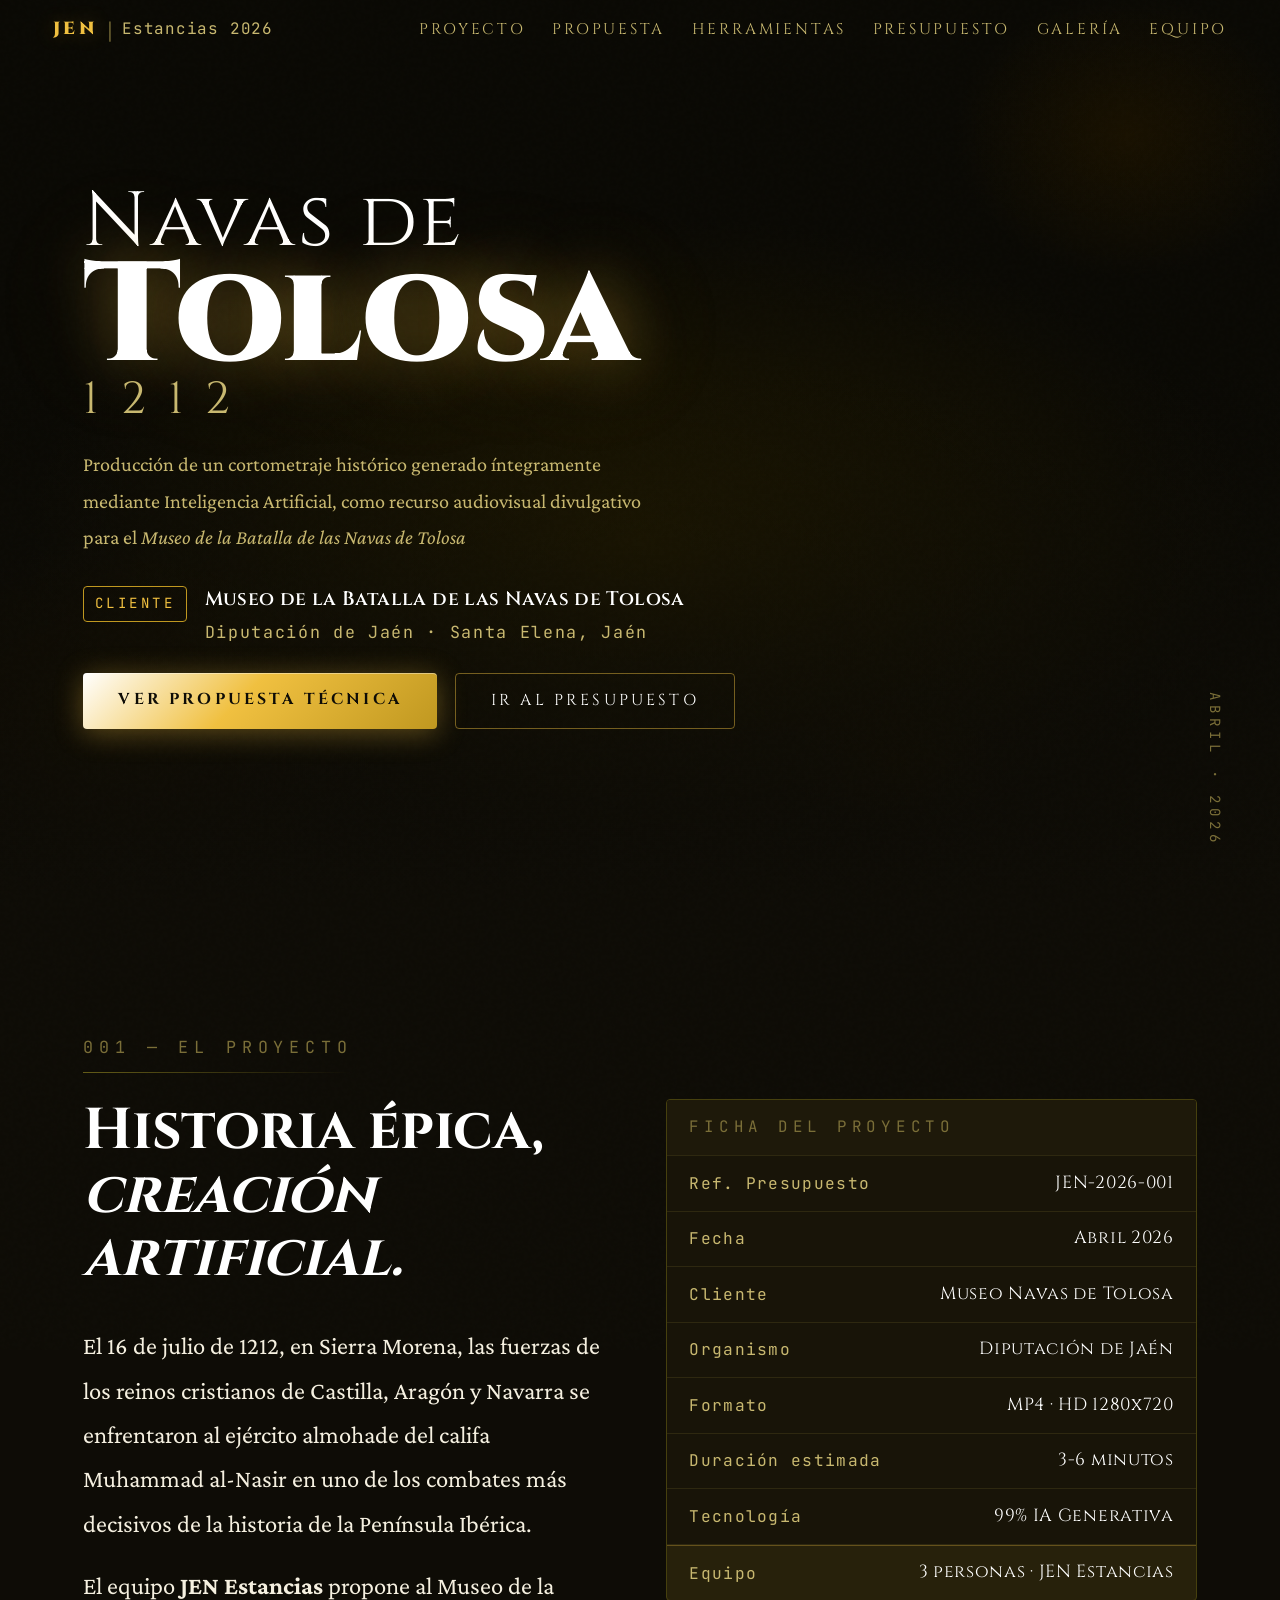
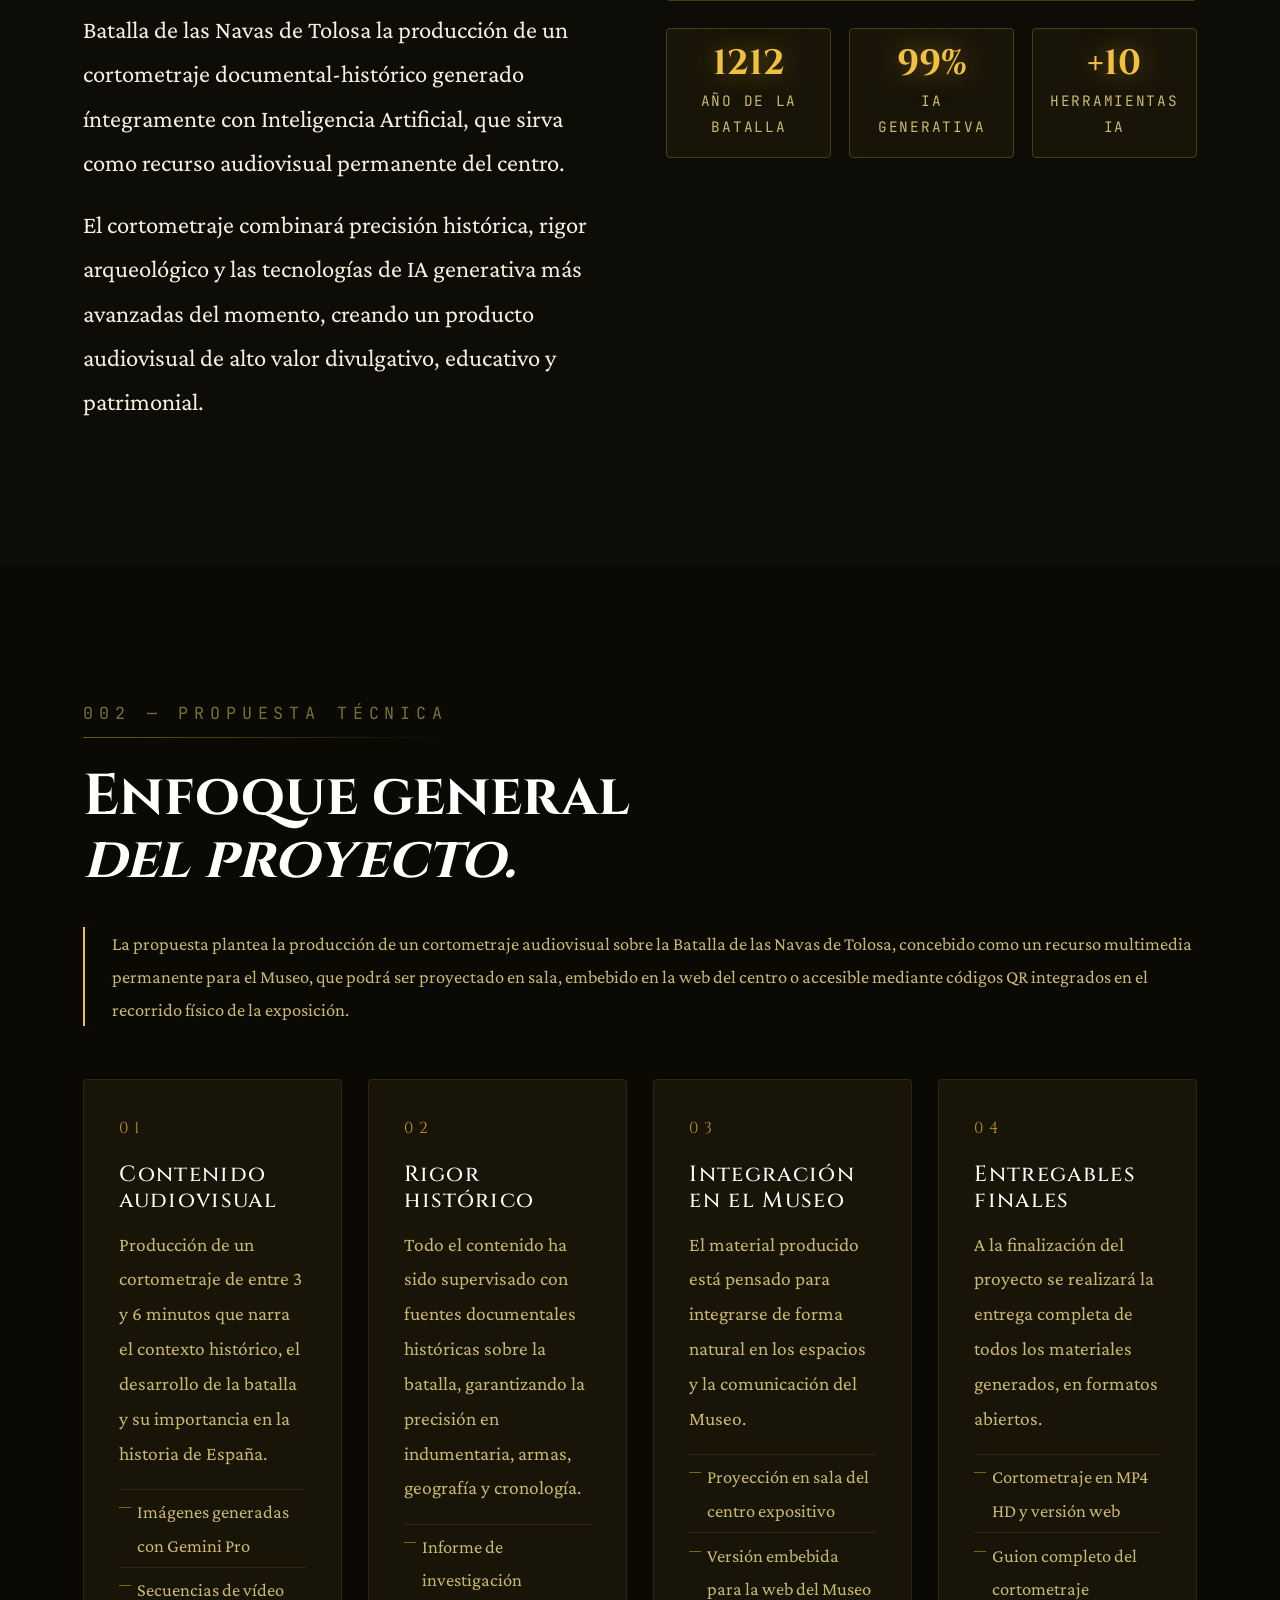
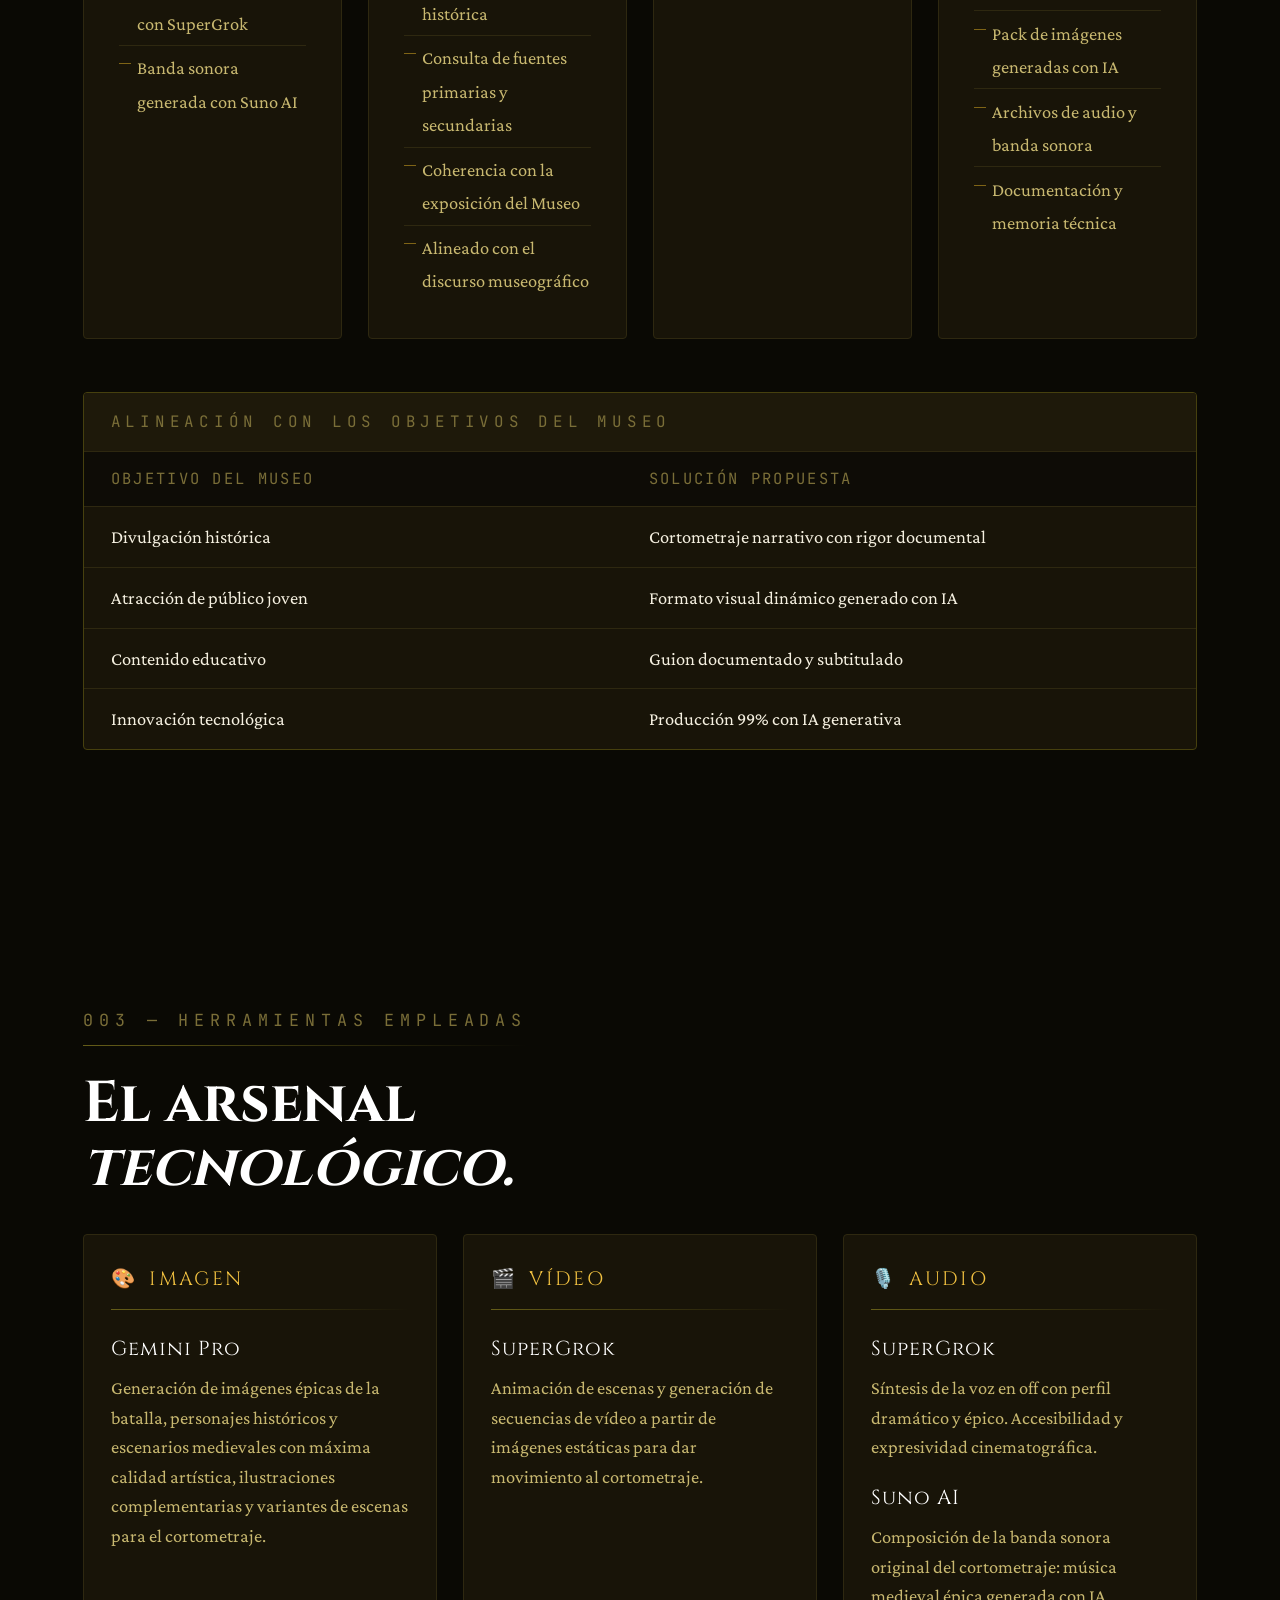
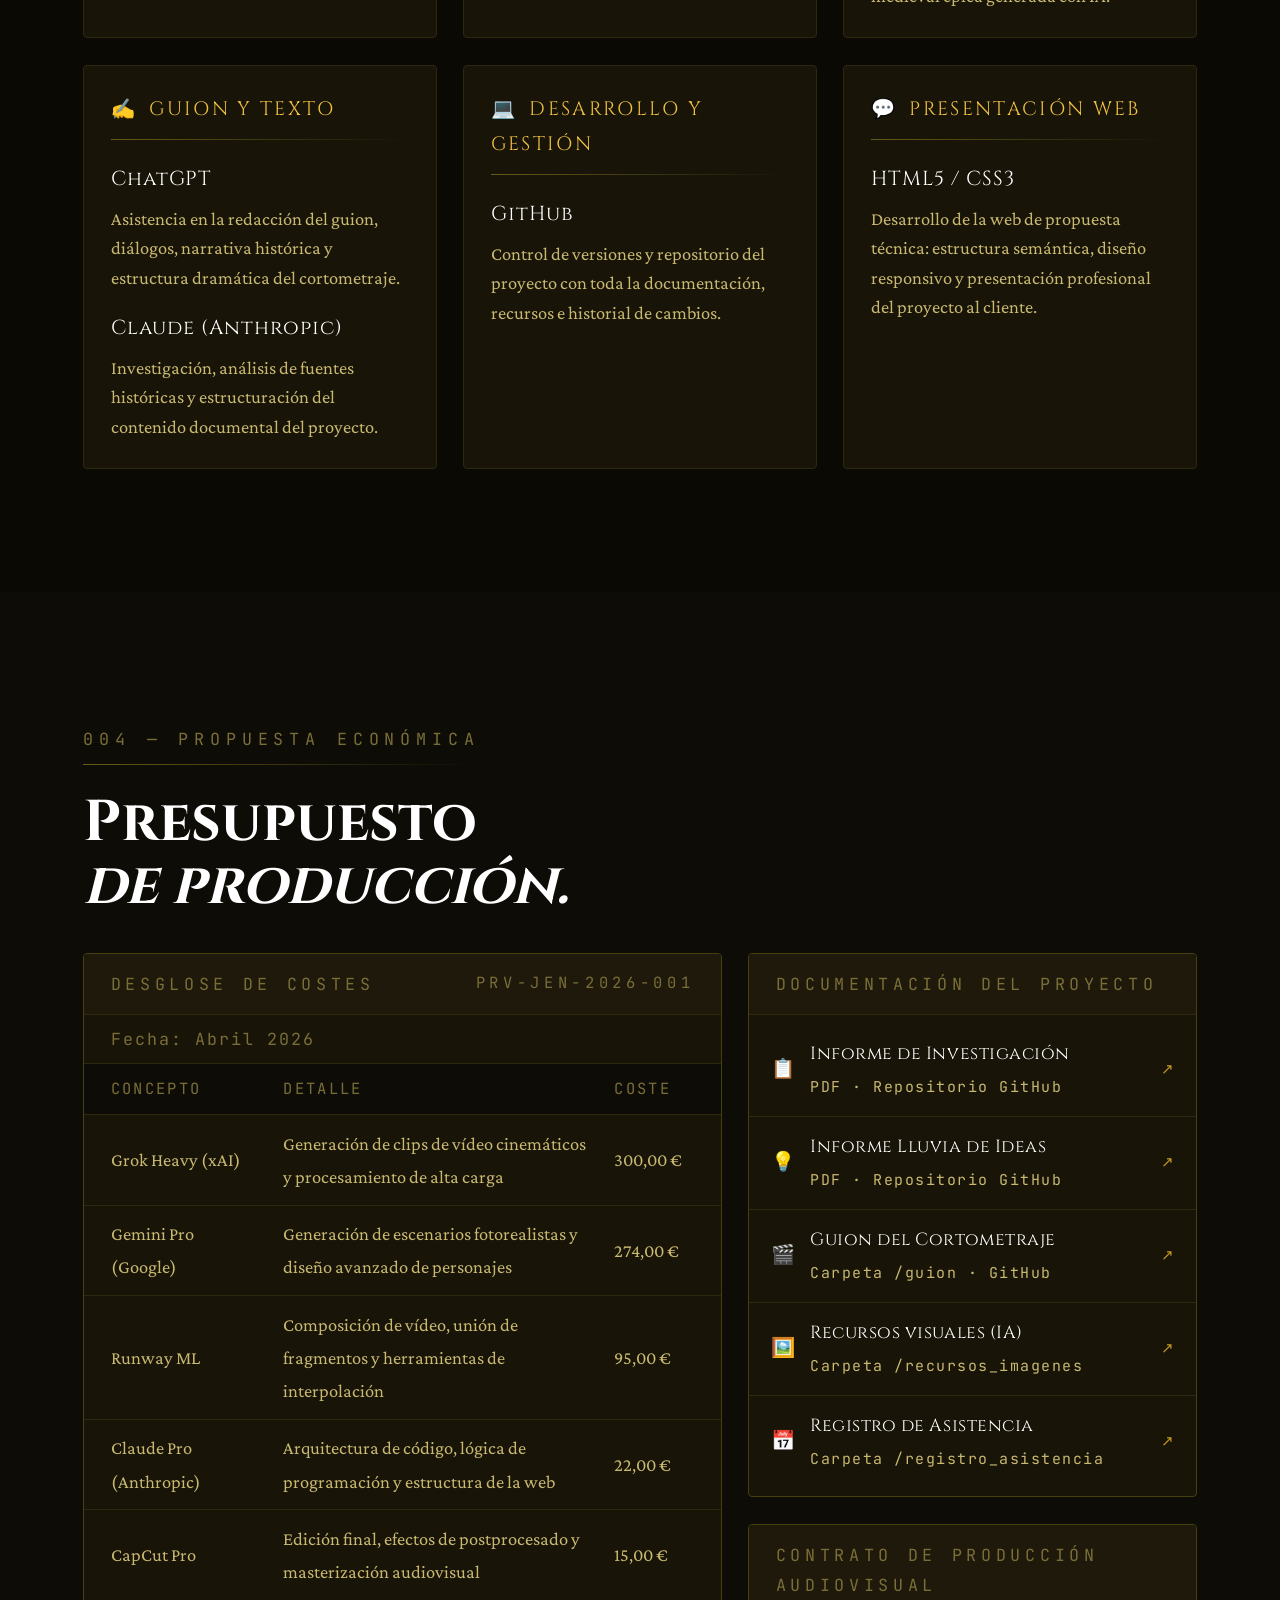
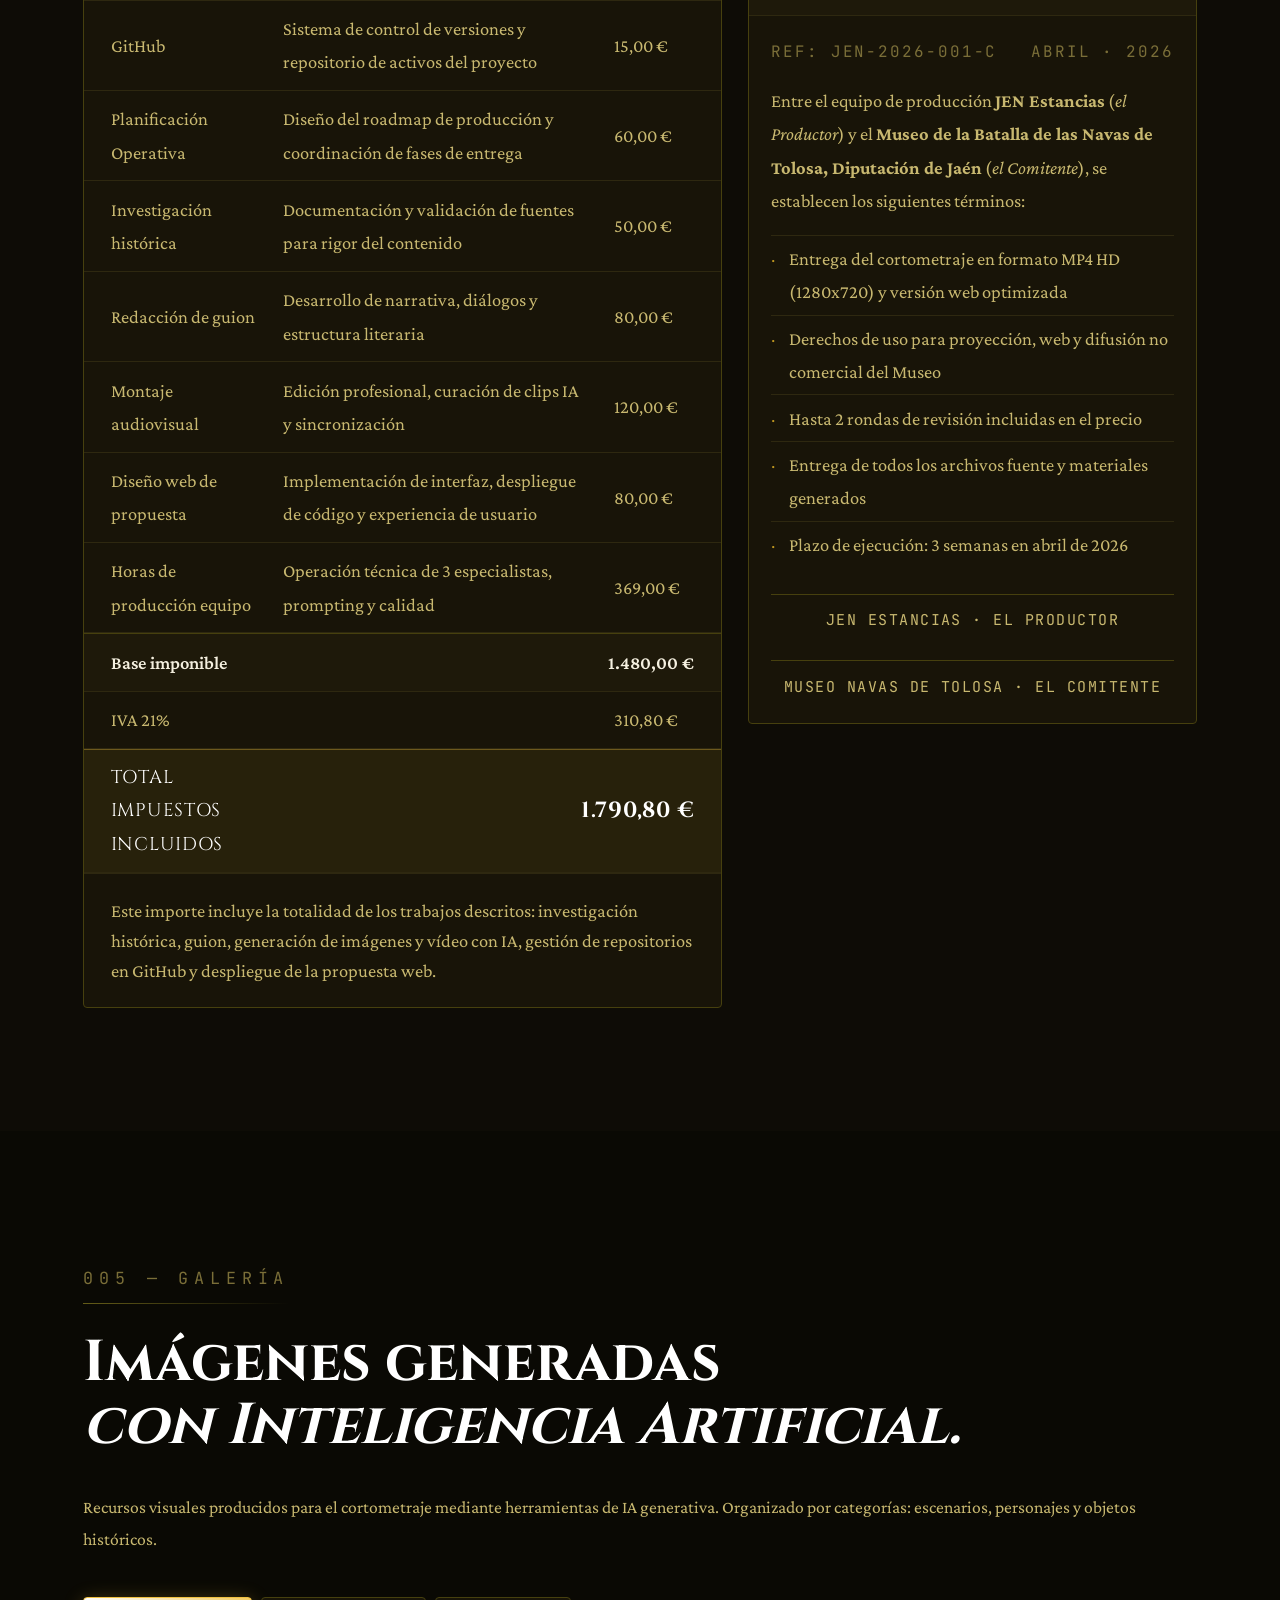
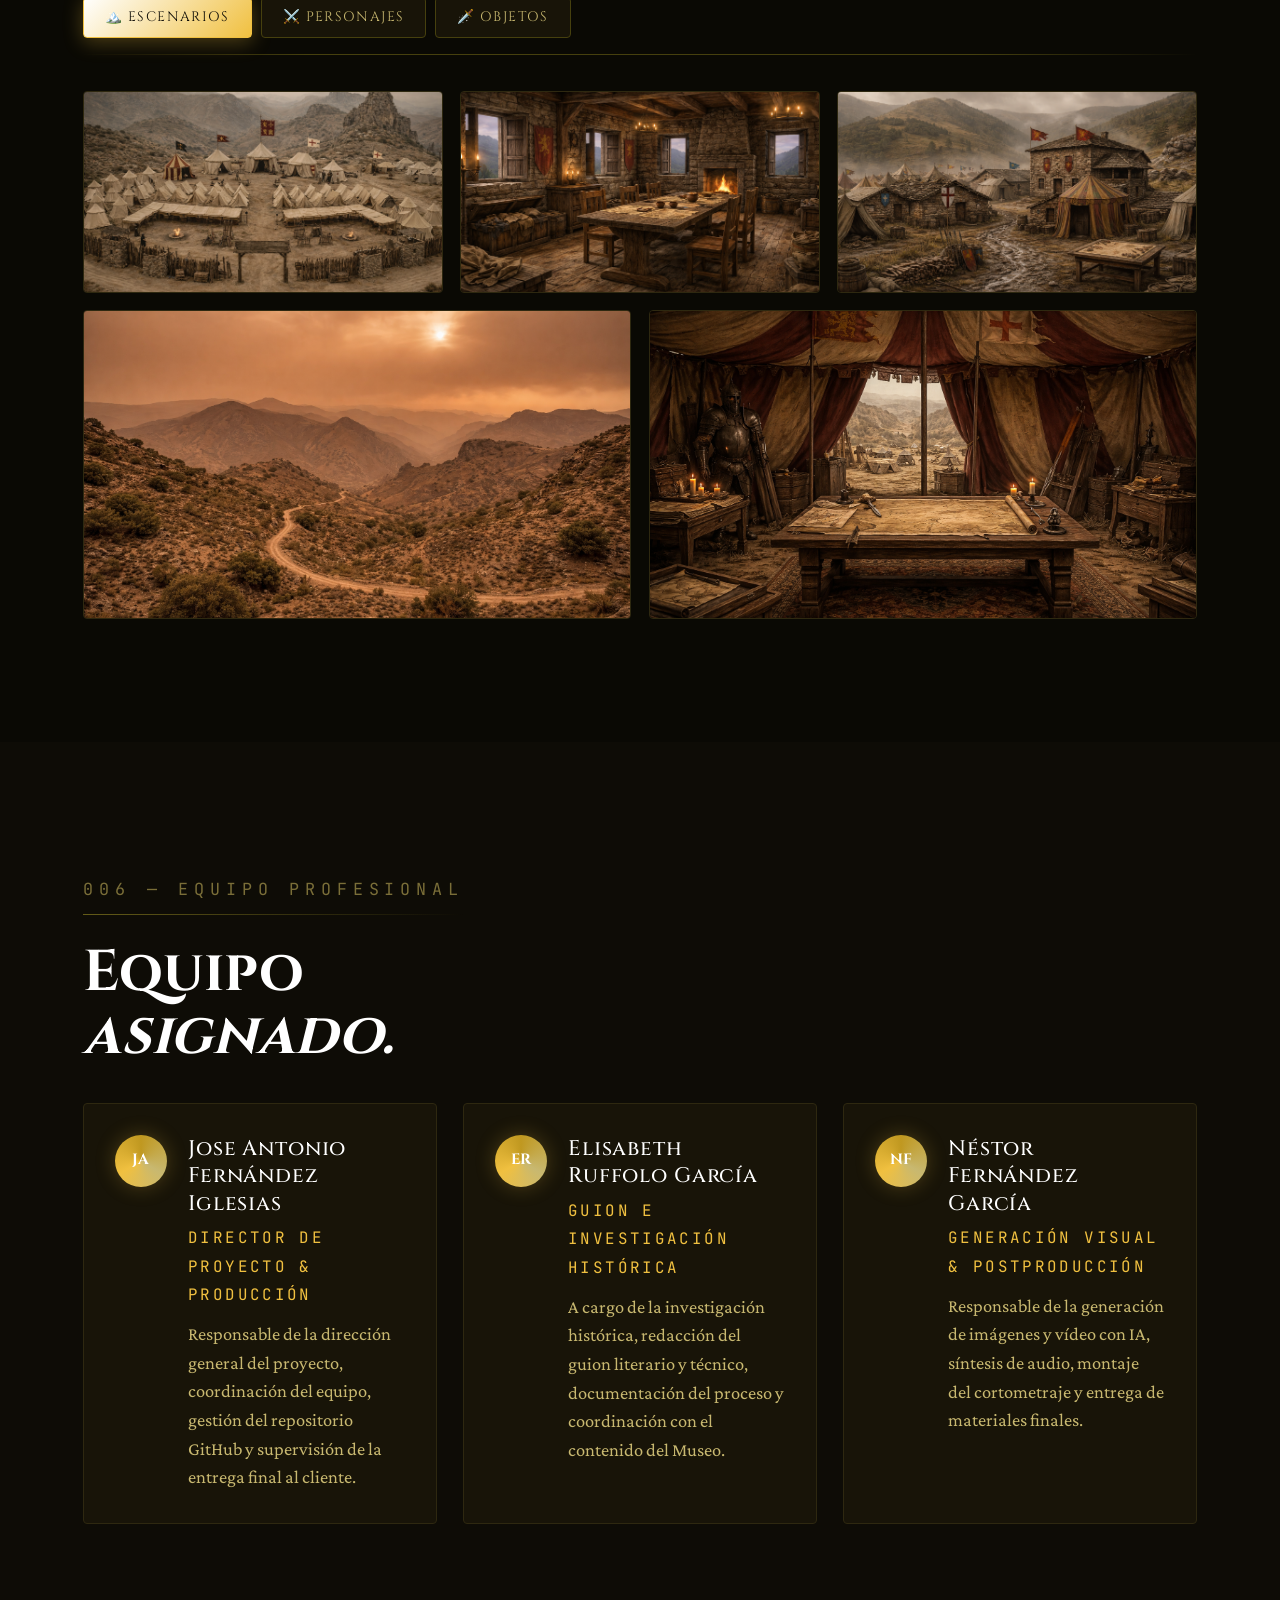
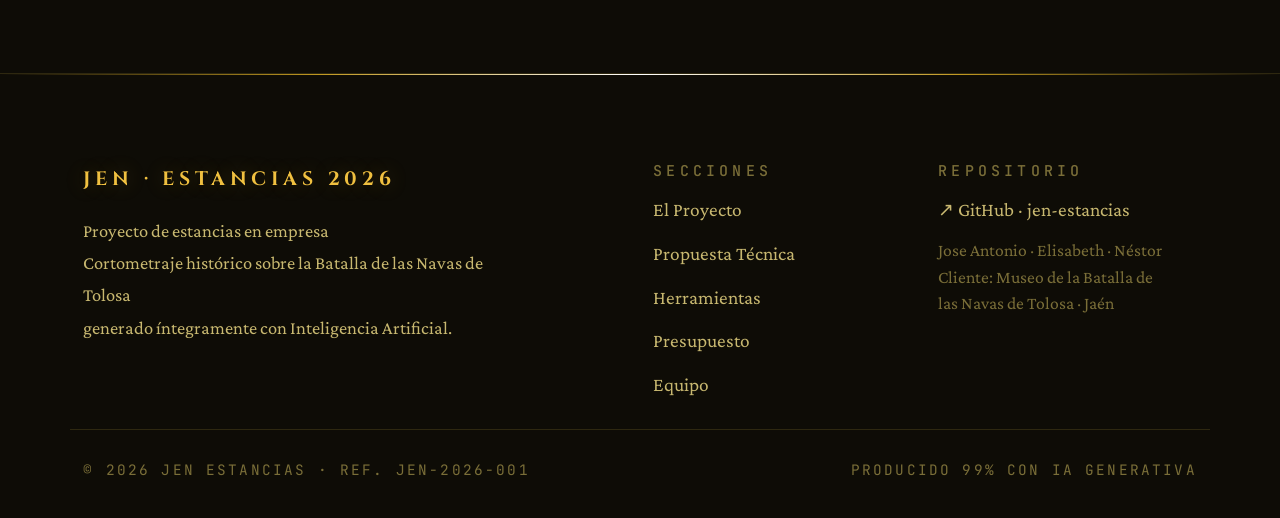
==== pagina_web/jen-estancias-web/web/index.html @ 4a96b669 "Pagina web v1.5" ====
<!DOCTYPE html>
<html lang="es">

<head>
  <meta charset="UTF-8" />
  <meta name="viewport" content="width=device-width, initial-scale=1.0" />
  <title>Propuesta Técnica · Cortometraje IA · Navas de Tolosa 1212</title>
  <link rel="preconnect" href="https://fonts.googleapis.com" />
  <link rel="preconnect" href="https://fonts.gstatic.com" crossorigin />
  <link href="https://fonts.googleapis.com/css2?family=Cinzel:wght@400;600;700;900&family=Crimson+Pro:ital,wght@0,300;0,400;0,600;1,300;1,400&family=JetBrains+Mono:wght@400;500&display=swap" rel="stylesheet" />
  <link href="https://cdn.jsdelivr.net/npm/bootstrap@5.3.3/dist/css/bootstrap.min.css" rel="stylesheet" />
  <link rel="stylesheet" href="css/styles.css" />
</head>

<body>

  <!-- NAV -->
  <nav id="navbar" class="navbar navbar-expand-lg fixed-top">
    <div class="container-fluid px-3 px-lg-5">
      <a class="navbar-brand d-flex align-items-center gap-2" href="#">
        <span class="nav-logo">JEN</span>
        <span class="nav-sep">|</span>
        <span class="nav-sub">Estancias 2026</span>
      </a>
      <button class="navbar-toggler nav-toggler-custom" type="button" data-bs-toggle="collapse"
        data-bs-target="#navMenu" aria-controls="navMenu" aria-expanded="false" aria-label="Menú">
        <span>&#9776;</span>
      </button>
      <div class="collapse navbar-collapse justify-content-end" id="navMenu">
        <ul class="navbar-nav gap-lg-4 py-3 py-lg-0">
          <li class="nav-item"><a class="nav-link-custom" href="#proyecto">Proyecto</a></li>
          <li class="nav-item"><a class="nav-link-custom" href="#propuesta">Propuesta</a></li>
          <li class="nav-item"><a class="nav-link-custom" href="#herramientas">Herramientas</a></li>
          <li class="nav-item"><a class="nav-link-custom" href="#presupuesto">Presupuesto</a></li>
          <li class="nav-item"><a class="nav-link-custom" href="#galeria">Galería</a></li>
          <li class="nav-item"><a class="nav-link-custom" href="#equipo">Equipo</a></li>
        </ul>
      </div>
    </div>
  </nav>

  <!-- HERO -->
  <header id="hero">
    <div class="hero-bg"></div>
    <div class="hero-overlay"></div>
    <div class="grain"></div>
    <div class="container hero-content-wrap">
      <div class="hero-content mt-4 mb-2">
        <h1 class="hero-title mb-4">
          <span class="title-line-1 d-block">Navas de</span>
          <span class="title-line-2 d-block">Tolosa</span>
          <span class="title-line-3 d-block">1212</span>
        </h1>
        <p class="hero-desc mb-4">
          Producción de un cortometraje histórico generado íntegramente mediante
          Inteligencia Artificial, como recurso audiovisual divulgativo para el
          <em>Museo de la Batalla de las Navas de Tolosa</em>
        </p>
        <div class="hero-client mb-4 d-flex align-items-start gap-3">
          <div class="client-tag flex-shrink-0">CLIENTE</div>
          <div class="client-info">
            <strong>Museo de la Batalla de las Navas de Tolosa</strong>
            <span class="d-block">Diputación de Jaén · Santa Elena, Jaén</span>
          </div>
        </div>
        <div class="hero-cta d-flex flex-wrap gap-3">
          <a href="#propuesta" class="btn btn-primary-gold">Ver propuesta técnica</a>
          <a href="#presupuesto" class="btn btn-ghost-gold">Ir al presupuesto</a>
        </div>
      </div>
    </div>
    <div class="hero-date d-none d-lg-block">ABRIL · 2026</div>
  </header>

  <!-- 001 · EL PROYECTO -->
  <section id="proyecto" class="section">
    <div class="container">
      <div class="section-label">001 — El Proyecto</div>
      <div class="row g-5 align-items-start">
        <div class="col-12 col-lg-6">
          <h2 class="section-title">Historia épica,<br /><em>creación artificial.</em></h2>
          <p>El 16 de julio de 1212, en Sierra Morena, las fuerzas de los reinos cristianos de Castilla, Aragón y
            Navarra se enfrentaron al ejército almohade del califa Muhammad al-Nasir en uno de los combates más
            decisivos de la historia de la Península Ibérica.</p>
          <p>El equipo <strong>JEN Estancias</strong> propone al Museo de la Batalla de las Navas de Tolosa la
            producción de un cortometraje documental-histórico generado íntegramente con Inteligencia Artificial, que
            sirva como recurso audiovisual permanente del centro.</p>
          <p>El cortometraje combinará precisión histórica, rigor arqueológico y las tecnologías de IA generativa más
            avanzadas del momento, creando un producto audiovisual de alto valor divulgativo, educativo y patrimonial.</p>
        </div>
        <div class="col-12 col-lg-6">
          <div class="info-card mb-4">
            <div class="info-card-header">FICHA DEL PROYECTO</div>
            <div class="info-row"><span class="info-key">Ref. Presupuesto</span><span class="info-val">JEN-2026-001</span></div>
            <div class="info-row"><span class="info-key">Fecha</span><span class="info-val">Abril 2026</span></div>
            <div class="info-row"><span class="info-key">Cliente</span><span class="info-val">Museo Navas de Tolosa</span></div>
            <div class="info-row"><span class="info-key">Organismo</span><span class="info-val">Diputación de Jaén</span></div>
            <div class="info-row"><span class="info-key">Formato</span><span class="info-val">MP4 · HD 1280x720</span></div>
            <div class="info-row"><span class="info-key">Duración estimada</span><span class="info-val">3-6 minutos</span></div>
            <div class="info-row"><span class="info-key">Tecnología</span><span class="info-val">99% IA Generativa</span></div>
            <div class="info-row info-row--highlight"><span class="info-key">Equipo</span><span class="info-val">3 personas · JEN Estancias</span></div>
          </div>
          <div class="row g-3">
            <div class="col-4">
              <div class="stat-mini"><span class="stat-n">1212</span><span class="stat-l">Año de la batalla</span></div>
            </div>
            <div class="col-4">
              <div class="stat-mini"><span class="stat-n">99%</span><span class="stat-l">IA generativa</span></div>
            </div>
            <div class="col-4">
              <div class="stat-mini"><span class="stat-n">+10</span><span class="stat-l">Herramientas IA</span></div>
            </div>
          </div>
        </div>
      </div>
    </div>
  </section>

  <!-- 002 · PROPUESTA TÉCNICA -->
  <section id="propuesta" class="section section-dark">
    <div class="container">
      <div class="section-label">002 — Propuesta Técnica</div>
      <h2 class="section-title">Enfoque general<br /><em>del proyecto.</em></h2>
      <div class="propuesta-intro mb-5">
        <p>La propuesta plantea la producción de un cortometraje audiovisual sobre la Batalla de las Navas de Tolosa,
          concebido como un recurso multimedia permanente para el Museo, que podrá ser proyectado en sala, embebido en
          la web del centro o accesible mediante códigos QR integrados en el recorrido físico de la exposición.</p>
      </div>
      <div class="row g-4 mb-5">
        <div class="col-12 col-sm-6 col-xl-3">
          <div class="bloque-card reveal h-100">
            <div class="bloque-num">01</div>
            <h3>Contenido audiovisual</h3>
            <p>Producción de un cortometraje de entre 3 y 6 minutos que narra el contexto histórico, el desarrollo de la batalla y su importancia en la historia de España.</p>
            <ul class="bloque-list">
              <li>Imágenes generadas con Gemini Pro</li>
              <li>Secuencias de vídeo con SuperGrok</li>
              <li>Banda sonora generada con Suno AI</li>
            </ul>
          </div>
        </div>
        <div class="col-12 col-sm-6 col-xl-3">
          <div class="bloque-card reveal h-100">
            <div class="bloque-num">02</div>
            <h3>Rigor histórico</h3>
            <p>Todo el contenido ha sido supervisado con fuentes documentales históricas sobre la batalla, garantizando la precisión en indumentaria, armas, geografía y cronología.</p>
            <ul class="bloque-list">
              <li>Informe de investigación histórica</li>
              <li>Consulta de fuentes primarias y secundarias</li>
              <li>Coherencia con la exposición del Museo</li>
              <li>Alineado con el discurso museográfico</li>
            </ul>
          </div>
        </div>
        <div class="col-12 col-sm-6 col-xl-3">
          <div class="bloque-card reveal h-100">
            <div class="bloque-num">03</div>
            <h3>Integración en el Museo</h3>
            <p>El material producido está pensado para integrarse de forma natural en los espacios y la comunicación del Museo.</p>
            <ul class="bloque-list">
              <li>Proyección en sala del centro expositivo</li>
              <li>Versión embebida para la web del Museo</li>
            </ul>
          </div>
        </div>
        <div class="col-12 col-sm-6 col-xl-3">
          <div class="bloque-card reveal h-100">
            <div class="bloque-num">04</div>
            <h3>Entregables finales</h3>
            <p>A la finalización del proyecto se realizará la entrega completa de todos los materiales generados, en formatos abiertos.</p>
            <ul class="bloque-list">
              <li>Cortometraje en MP4 HD y versión web</li>
              <li>Guion completo del cortometraje</li>
              <li>Pack de imágenes generadas con IA</li>
              <li>Archivos de audio y banda sonora</li>
              <li>Documentación y memoria técnica</li>
            </ul>
          </div>
        </div>
      </div>
      <div class="alineacion reveal">
        <div class="alineacion-header">ALINEACIÓN CON LOS OBJETIVOS DEL MUSEO</div>
        <div class="ali-row ali-head"><span>Objetivo del Museo</span><span>Solución propuesta</span></div>
        <div class="ali-row"><span>Divulgación histórica</span><span>Cortometraje narrativo con rigor documental</span></div>
        <div class="ali-row"><span>Atracción de público joven</span><span>Formato visual dinámico generado con IA</span></div>
        <div class="ali-row"><span>Contenido educativo</span><span>Guion documentado y subtitulado</span></div>
        <div class="ali-row"><span>Innovación tecnológica</span><span>Producción 99% con IA generativa</span></div>
      </div>
    </div>
  </section>

  <!-- 003 · HERRAMIENTAS -->
  <section id="herramientas" class="section section-dark">
    <div class="container">
      <div class="section-label">003 — Herramientas Empleadas</div>
      <h2 class="section-title">El arsenal<br /><em>tecnológico.</em></h2>
      <div class="row g-4">
        <div class="col-12 col-sm-6 col-lg-4">
          <div class="tools-cat reveal h-100">
            <div class="tools-cat-title"><span class="cat-icon">🎨</span> Imagen</div>
            <div class="tool-item">
              <div class="tool-name">Gemini Pro</div>
              <div class="tool-desc">Generación de imágenes épicas de la batalla, personajes históricos y escenarios medievales con máxima calidad artística, ilustraciones complementarias y variantes de escenas para el cortometraje.</div>
            </div>
          </div>
        </div>
        <div class="col-12 col-sm-6 col-lg-4">
          <div class="tools-cat reveal h-100">
            <div class="tools-cat-title"><span class="cat-icon">🎬</span> Vídeo</div>
            <div class="tool-item">
              <div class="tool-name">SuperGrok</div>
              <div class="tool-desc">Animación de escenas y generación de secuencias de vídeo a partir de imágenes estáticas para dar movimiento al cortometraje.</div>
            </div>
          </div>
        </div>
        <div class="col-12 col-sm-6 col-lg-4">
          <div class="tools-cat reveal h-100">
            <div class="tools-cat-title"><span class="cat-icon">🎙️</span> Audio</div>
            <div class="tool-item">
              <div class="tool-name">SuperGrok</div>
              <div class="tool-desc">Síntesis de la voz en off con perfil dramático y épico. Accesibilidad y expresividad cinematográfica.</div>
            </div>
            <div class="tool-item mt-3">
              <div class="tool-name">Suno AI</div>
              <div class="tool-desc">Composición de la banda sonora original del cortometraje: música medieval épica generada con IA.</div>
            </div>
          </div>
        </div>
        <div class="col-12 col-sm-6 col-lg-4">
          <div class="tools-cat reveal h-100">
            <div class="tools-cat-title"><span class="cat-icon">✍️</span> Guion y texto</div>
            <div class="tool-item">
              <div class="tool-name">ChatGPT</div>
              <div class="tool-desc">Asistencia en la redacción del guion, diálogos, narrativa histórica y estructura dramática del cortometraje.</div>
            </div>
            <div class="tool-item mt-3">
              <div class="tool-name">Claude (Anthropic)</div>
              <div class="tool-desc">Investigación, análisis de fuentes históricas y estructuración del contenido documental del proyecto.</div>
            </div>
          </div>
        </div>
        <div class="col-12 col-sm-6 col-lg-4">
          <div class="tools-cat reveal h-100">
            <div class="tools-cat-title"><span class="cat-icon">💻</span> Desarrollo y gestión</div>
            <div class="tool-item">
              <div class="tool-name">GitHub</div>
              <div class="tool-desc">Control de versiones y repositorio del proyecto con toda la documentación, recursos e historial de cambios.</div>
            </div>
          </div>
        </div>
        <div class="col-12 col-sm-6 col-lg-4">
          <div class="tools-cat reveal h-100">
            <div class="tools-cat-title"><span class="cat-icon">💬</span> Presentación web</div>
            <div class="tool-item">
              <div class="tool-name">HTML5 / CSS3</div>
              <div class="tool-desc">Desarrollo de la web de propuesta técnica: estructura semántica, diseño responsivo y presentación profesional del proyecto al cliente.</div>
            </div>
          </div>
        </div>
      </div>
    </div>
  </section>

  <!-- 004 · PRESUPUESTO -->
  <section id="presupuesto" class="section">
    <div class="container">
      <div class="section-label">004 — Propuesta Económica</div>
      <h2 class="section-title">Presupuesto<br /><em>de producción.</em></h2>
      <div class="row g-4 align-items-start">
        <div class="col-12 col-lg-7">
          <div class="presup-card reveal">
            <div class="presup-card-header d-flex justify-content-between flex-wrap gap-2">
              <span>DESGLOSE DE COSTES</span>
              <span class="presup-ref">PRV-JEN-2026-001</span>
            </div>
            <div class="presup-fecha">Fecha: Abril 2026</div>
            <div class="budget-table">
              <div class="budget-row budget-head"><span>Concepto</span><span>Detalle</span><span>Coste</span></div>
              <div class="budget-row"><span>Grok Heavy (xAI)</span><span>Generación de clips de vídeo cinemáticos y procesamiento de alta carga</span><span>300,00 €</span></div>
              <div class="budget-row"><span>Gemini Pro (Google)</span><span>Generación de escenarios fotorealistas y diseño avanzado de personajes</span><span>274,00 €</span></div>
              <div class="budget-row"><span>Runway ML</span><span>Composición de vídeo, unión de fragmentos y herramientas de interpolación</span><span>95,00 €</span></div>
              <div class="budget-row"><span>Claude Pro (Anthropic)</span><span>Arquitectura de código, lógica de programación y estructura de la web</span><span>22,00 €</span></div>
              <div class="budget-row"><span>CapCut Pro</span><span>Edición final, efectos de postprocesado y masterización audiovisual</span><span>15,00 €</span></div>
              <div class="budget-row"><span>GitHub</span><span>Sistema de control de versiones y repositorio de activos del proyecto</span><span>15,00 €</span></div>
              <div class="budget-row"><span>Planificación Operativa</span><span>Diseño del roadmap de producción y coordinación de fases de entrega</span><span>60,00 €</span></div>
              <div class="budget-row"><span>Investigación histórica</span><span>Documentación y validación de fuentes para rigor del contenido</span><span>50,00 €</span></div>
              <div class="budget-row"><span>Redacción de guion</span><span>Desarrollo de narrativa, diálogos y estructura literaria</span><span>80,00 €</span></div>
              <div class="budget-row"><span>Montaje audiovisual</span><span>Edición profesional, curación de clips IA y sincronización</span><span>120,00 €</span></div>
              <div class="budget-row"><span>Diseño web de propuesta</span><span>Implementación de interfaz, despliegue de código y experiencia de usuario</span><span>80,00 €</span></div>
              <div class="budget-row"><span>Horas de producción equipo</span><span>Operación técnica de 3 especialistas, prompting y calidad</span><span>369,00 €</span></div>
              <div class="budget-row budget-subtotal"><span>Base imponible</span><span></span><span>1.480,00 €</span></div>
              <div class="budget-row budget-iva"><span>IVA 21%</span><span></span><span>310,80 €</span></div>
              <div class="budget-row budget-total"><span>TOTAL IMPUESTOS INCLUIDOS</span><span></span><span>1.790,80 €</span></div>
            </div>
            <div class="presup-footer">
              <p>Este importe incluye la totalidad de los trabajos descritos: investigación histórica, guion, generación de imágenes y vídeo con IA, gestión de repositorios en GitHub y despliegue de la propuesta web.</p>
            </div>
          </div>
        </div>
        <div class="col-12 col-lg-5">
          <div class="d-flex flex-column gap-4">
            <div class="presup-card reveal">
              <div class="presup-card-header">DOCUMENTACIÓN DEL PROYECTO</div>
              <div class="docs-list">
                <a href="https://github.com/horseantonio84/jen-estancias/blob/main/Informe%20De%20Investigaci%C3%B3n.pdf" target="_blank" class="doc-item">
                  <div class="doc-icon">📋</div>
                  <div class="doc-info"><span class="doc-name">Informe de Investigación</span><span class="doc-meta">PDF · Repositorio GitHub</span></div><span class="doc-arrow">↗</span>
                </a>
                <a href="https://github.com/horseantonio84/jen-estancias/blob/main/Informe%20Lluvia%20de%20Ideas.pdf" target="_blank" class="doc-item">
                  <div class="doc-icon">💡</div>
                  <div class="doc-info"><span class="doc-name">Informe Lluvia de Ideas</span><span class="doc-meta">PDF · Repositorio GitHub</span></div><span class="doc-arrow">↗</span>
                </a>
                <a href="https://github.com/horseantonio84/jen-estancias/tree/main/guion" target="_blank" class="doc-item">
                  <div class="doc-icon">🎬</div>
                  <div class="doc-info"><span class="doc-name">Guion del Cortometraje</span><span class="doc-meta">Carpeta /guion · GitHub</span></div><span class="doc-arrow">↗</span>
                </a>
                <a href="https://github.com/horseantonio84/jen-estancias/tree/main/recursos_imagenes" target="_blank" class="doc-item">
                  <div class="doc-icon">🖼️</div>
                  <div class="doc-info"><span class="doc-name">Recursos visuales (IA)</span><span class="doc-meta">Carpeta /recursos_imagenes</span></div><span class="doc-arrow">↗</span>
                </a>
                <a href="https://github.com/horseantonio84/jen-estancias/tree/main/registro_asistencia" target="_blank" class="doc-item">
                  <div class="doc-icon">📅</div>
                  <div class="doc-info"><span class="doc-name">Registro de Asistencia</span><span class="doc-meta">Carpeta /registro_asistencia</span></div><span class="doc-arrow">↗</span>
                </a>
              </div>
            </div>
            <div class="presup-card reveal">
              <div class="presup-card-header">CONTRATO DE PRODUCCIÓN AUDIOVISUAL</div>
              <div class="contrato-body">
                <div class="contrato-meta d-flex justify-content-between flex-wrap gap-2 mb-3"><span>REF: JEN-2026-001-C</span><span>ABRIL · 2026</span></div>
                <p>Entre el equipo de producción <strong>JEN Estancias</strong> (<em>el Productor</em>) y el
                  <strong>Museo de la Batalla de las Navas de Tolosa, Diputación de Jaén</strong> (<em>el Comitente</em>), se establecen los siguientes términos:</p>
                <ul class="contrato-items">
                  <li>Entrega del cortometraje en formato MP4 HD (1280x720) y versión web optimizada</li>
                  <li>Derechos de uso para proyección, web y difusión no comercial del Museo</li>
                  <li>Hasta 2 rondas de revisión incluidas en el precio</li>
                  <li>Entrega de todos los archivos fuente y materiales generados</li>
                  <li>Plazo de ejecución: 3 semanas en abril de 2026</li>
                </ul>
                <div class="contrato-firmas d-flex gap-4 flex-wrap">
                  <div class="firma-bloque flex-fill"><div class="firma-linea"></div><span>JEN Estancias · El Productor</span></div>
                  <div class="firma-bloque flex-fill"><div class="firma-linea"></div><span>Museo Navas de Tolosa · El Comitente</span></div>
                </div>
              </div>
            </div>
          </div>
        </div>
      </div>
    </div>
  </section>

  <!-- 005 · GALERÍA -->
  <section id="galeria" class="section section-dark">
    <div class="container">
      <div class="section-label">005 — Galería</div>
      <h2 class="section-title">Imágenes generadas<br /><em>con Inteligencia Artificial.</em></h2>
      <p class="section-desc">Recursos visuales producidos para el cortometraje mediante herramientas de IA generativa. Organizado por categorías: escenarios, personajes y objetos históricos.</p>

      <ul class="nav gallery-tabs mb-0" id="galleryTabs" role="tablist">
        <li class="nav-item" role="presentation">
          <button class="gallery-tab-btn active" id="tab-escenarios" data-bs-target="#pane-escenarios" type="button" role="tab" aria-controls="pane-escenarios" aria-selected="true">🏔️ Escenarios</button>
        </li>
        <li class="nav-item" role="presentation">
          <button class="gallery-tab-btn" id="tab-personajes" data-bs-target="#pane-personajes" type="button" role="tab" aria-controls="pane-personajes" aria-selected="false">⚔️ Personajes</button>
        </li>
        <li class="nav-item" role="presentation">
          <button class="gallery-tab-btn" id="tab-objetos" data-bs-target="#pane-objetos" type="button" role="tab" aria-controls="pane-objetos" aria-selected="false">🗡️ Objetos</button>
        </li>
      </ul>

      <div class="tab-content gallery-tab-content" id="galleryTabContent">

        <!-- ESCENARIOS -->
        <div class="tab-pane fade show active" id="pane-escenarios" role="tabpanel" aria-labelledby="tab-escenarios">
          <div class="row g-3">
            <div class="col-12 col-sm-6 col-md-4">
              <div class="gallery-item gallery-item--landscape">
                <img src="recursos_imagenes/escenarios/campamento.png" alt="Campamento" loading="lazy" />
                <div class="gallery-item-overlay"><span class="gallery-item-label">Campamento</span></div>
              </div>
            </div>
            <div class="col-12 col-sm-6 col-md-4">
              <div class="gallery-item gallery-item--landscape">
                <img src="recursos_imagenes/escenarios/interiorCasa.png" alt="Interior de Casa" loading="lazy" />
                <div class="gallery-item-overlay"><span class="gallery-item-label">Interior de Casa</span></div>
              </div>
            </div>
            <div class="col-12 col-sm-6 col-md-4">
              <div class="gallery-item gallery-item--landscape">
                <img src="recursos_imagenes/escenarios/poblado.png" alt="Poblado Medieval" loading="lazy" />
                <div class="gallery-item-overlay"><span class="gallery-item-label">Poblado Medieval</span></div>
              </div>
            </div>
            <div class="col-12 col-sm-6 col-md-6">
              <div class="gallery-item gallery-item--landscape">
                <img src="recursos_imagenes/escenarios/sierraMorena.png" alt="Sierra Morena" loading="lazy" />
                <div class="gallery-item-overlay"><span class="gallery-item-label">Sierra Morena</span></div>
              </div>
            </div>
            <div class="col-12 col-sm-6 col-md-6">
              <div class="gallery-item gallery-item--landscape">
                <img src="recursos_imagenes/escenarios/zonademando.png" alt="Zona de Mando" loading="lazy" />
                <div class="gallery-item-overlay"><span class="gallery-item-label">Zona de Mando</span></div>
              </div>
            </div>
          </div>
        </div>

        <!-- PERSONAJES — generado por JS desde CHARACTERS en main.js -->
        <div class="tab-pane fade" id="pane-personajes" role="tabpanel" aria-labelledby="tab-personajes"></div>

        <!-- OBJETOS -->
        <div class="tab-pane fade" id="pane-objetos" role="tabpanel" aria-labelledby="tab-objetos">
          <div class="personaje-bloque">
            <div class="personaje-bloque-header">
              <div class="personaje-bloque-icon">🗡️</div>
              <div>
                <h3 class="personaje-bloque-nombre">Objetos <em>— Props del Cortometraje</em></h3>
                <p class="personaje-bloque-desc">Objetos históricos generados con IA para enriquecer la ambientación del cortometraje. Materiales de época con detalle arqueológico.</p>
              </div>
            </div>
            <div class="row g-3">
              <div class="col-12 col-sm-6 col-md-4">
                <div class="gallery-item gallery-item--landscape">
                  <img src="recursos_imagenes/objetos/pa%C3%B1ueloDeLinoPF.png" alt="Pañuelo de Lino" loading="lazy" />
                  <div class="gallery-item-overlay"><span class="gallery-item-label">Pañuelo de Lino</span></div>
                </div>
              </div>
            </div>
          </div>
        </div>

      </div>
    </div>
  </section>

  <!-- 006 · EQUIPO -->
  <section id="equipo" class="section">
    <div class="container">
      <div class="section-label">006 — Equipo Profesional</div>
      <h2 class="section-title">Equipo<br /><em>asignado.</em></h2>
      <div class="row g-4 mb-4">
        <div class="col-12 col-md-6 col-lg-4">
          <div class="team-card reveal h-100">
            <div class="team-avatar flex-shrink-0">JA</div>
            <div class="team-info">
              <h3>Jose Antonio Fernández Iglesias</h3>
              <p class="team-role">Director de Proyecto & Producción</p>
              <p class="team-desc">Responsable de la dirección general del proyecto, coordinación del equipo, gestión del repositorio GitHub y supervisión de la entrega final al cliente.</p>
            </div>
          </div>
        </div>
        <div class="col-12 col-md-6 col-lg-4">
          <div class="team-card reveal h-100">
            <div class="team-avatar flex-shrink-0">ER</div>
            <div class="team-info">
              <h3>Elisabeth Ruffolo García</h3>
              <p class="team-role">Guion e Investigación Histórica</p>
              <p class="team-desc">A cargo de la investigación histórica, redacción del guion literario y técnico, documentación del proceso y coordinación con el contenido del Museo.</p>
            </div>
          </div>
        </div>
        <div class="col-12 col-md-6 col-lg-4">
          <div class="team-card reveal h-100">
            <div class="team-avatar flex-shrink-0">NF</div>
            <div class="team-info">
              <h3>Néstor Fernández García</h3>
              <p class="team-role">Generación Visual & Postproducción</p>
              <p class="team-desc">Responsable de la generación de imágenes y vídeo con IA, síntesis de audio, montaje del cortometraje y entrega de materiales finales.</p>
            </div>
          </div>
        </div>
      </div>
    </div>
  </section>

  <!-- FOOTER -->
  <footer id="footer">
    <div class="container">
      <div class="row g-4 mb-4 pb-4 footer-grid-border">
        <div class="col-12 col-md-6 col-lg-5">
          <div class="footer-logo mb-3">JEN · ESTANCIAS 2026</div>
          <p class="footer-brand-text">Proyecto de estancias en empresa<br />Cortometraje histórico sobre la Batalla de las Navas de Tolosa<br />generado íntegramente con Inteligencia Artificial.</p>
        </div>
        <div class="col-6 col-lg-3 offset-lg-1">
          <h4 class="footer-heading">Secciones</h4>
          <nav class="d-flex flex-column gap-2">
            <a href="#proyecto" class="footer-link">El Proyecto</a>
            <a href="#propuesta" class="footer-link">Propuesta Técnica</a>
            <a href="#herramientas" class="footer-link">Herramientas</a>
            <a href="#presupuesto" class="footer-link">Presupuesto</a>
            <a href="#equipo" class="footer-link">Equipo</a>
          </nav>
        </div>
        <div class="col-6 col-lg-3">
          <h4 class="footer-heading">Repositorio</h4>
          <a href="https://github.com/horseantonio84/jen-estancias" target="_blank" rel="noopener" class="footer-link d-block mb-2">↗ GitHub · jen-estancias</a>
          <p class="footer-equipo">Jose Antonio · Elisabeth · Néstor</p>
          <p class="footer-cliente">Cliente: Museo de la Batalla de<br />las Navas de Tolosa · Jaén</p>
        </div>
      </div>
      <div class="footer-bottom d-flex justify-content-between flex-wrap gap-2">
        <span>© 2026 JEN Estancias · Ref. JEN-2026-001</span>
        <span>Producido 99% con IA Generativa</span>
      </div>
    </div>
  </footer>

  <!-- LIGHTBOX -->
  <div id="lightbox-overlay" role="dialog" aria-modal="true" aria-label="Vista ampliada">
    <button id="lightbox-close" aria-label="Cerrar">✕</button>
    <button id="lightbox-prev" aria-label="Anterior">‹</button>
    <button id="lightbox-next" aria-label="Siguiente">›</button>
    <img id="lightbox-img" src="" alt="" />
    <p id="lightbox-caption"></p>
  </div>

  <script src="https://cdn.jsdelivr.net/npm/bootstrap@5.3.3/dist/js/bootstrap.bundle.min.js"></script>
  <script src="js/main.js"></script>
</body>

</html>
---- pagina_web/jen-estancias-web/web/css/styles.css ----
/* ============================================
   NAVAS DE TOLOSA 1212 — Propuesta Técnica
   JEN Estancias · 2026 — Bootstrap Edition
   ============================================ */

*, *::before, *::after { box-sizing: border-box; }

:root {
  --c-bg:        #0e0c06;
  --c-bg2:       #0a0904;
  --c-surface:   #181408;
  --c-surface2:  #1e190a;
  --c-border:    #2e2810;
  --c-border2:   #46400e;
  --c-border3:   #645c18;
  --c-gold:      #f0c040;
  --c-gold-lt:   #ffffff;
  --c-gold-dk:   #c09820;
  --c-gold-glow: rgba(240,192,64,0.16);
  --c-ember:     #f8f0d0;
  --c-ember-dk:  #c8b870;
  --c-red:       #2a2400;
  --c-text:      #f5f0e0;
  --c-muted:     #c8b870;
  --c-muted2:    #7a6e38;
  --c-white:     #ffffff;
  --f-display:   'Cinzel', Georgia, serif;
  --f-body:      'Crimson Pro', Georgia, serif;
  --f-mono:      'JetBrains Mono', monospace;
  --ease:        cubic-bezier(0.25, 0.46, 0.45, 0.94);
  --ease-out:    cubic-bezier(0.16, 1, 0.3, 1);
  --r:           4px;
}

html { scroll-behavior: smooth; font-size: 110%; }

body {
  background: var(--c-bg);
  color: var(--c-text);
  font-family: var(--f-body);
  font-size: 1.4rem;
  line-height: 1.8;
  overflow-x: hidden;
}

/* Malla sutil de fondo */
body::before {
  content: '';
  position: fixed; inset: 0;
  background-image: radial-gradient(circle, rgba(240,192,64,0.05) 1px, transparent 1px);
  background-size: 28px 28px;
  pointer-events: none; z-index: 0;
}

a { color: inherit; text-decoration: none; }
ul { list-style: none; padding: 0; margin: 0; }
img { max-width: 100%; display: block; }
em { font-style: italic; }
p { margin-bottom: 1rem; }

::-webkit-scrollbar { width: 4px; }
::-webkit-scrollbar-track { background: var(--c-bg); }
::-webkit-scrollbar-thumb { background: linear-gradient(to bottom, var(--c-gold), var(--c-gold-dk)); border-radius: 2px; }
::selection { background: var(--c-gold); color: var(--c-bg); }

/* ============================================
   GRAIN overlay
   ============================================ */
.grain {
  position: fixed; inset: -50%; width: 200%; height: 200%;
  background-image: url("data:image/svg+xml,%3Csvg viewBox='0 0 512 512' xmlns='http://www.w3.org/2000/svg'%3E%3Cfilter id='n'%3E%3CfeTurbulence type='fractalNoise' baseFrequency='0.8' numOctaves='4' stitchTiles='stitch'/%3E%3C/filter%3E%3Crect width='100%25' height='100%25' filter='url(%23n)' opacity='0.05'/%3E%3C/svg%3E");
  opacity: 0.25; pointer-events: none; z-index: 0;
  animation: grainMove 6s steps(2) infinite;
}
@keyframes grainMove {
  0%   { transform: translate(0,0); }
  25%  { transform: translate(-1.5%,-2%); }
  50%  { transform: translate(2%,1%); }
  75%  { transform: translate(-1%,3%); }
  100% { transform: translate(1.5%,-1.5%); }
}

/* ============================================
   NAVBAR
   ============================================ */
#navbar {
  background: transparent;
  transition: background 0.5s, backdrop-filter 0.5s, box-shadow 0.5s;
  border-bottom: 1px solid transparent;
}

#navbar.scrolled {
  background: rgba(10,9,4,0.97);
  backdrop-filter: blur(24px) saturate(130%);
  border-bottom-color: var(--c-border2);
  box-shadow: 0 1px 40px rgba(0,0,0,0.7), inset 0 -1px 0 rgba(240,192,64,0.15);
}

.navbar-brand { padding: 0; }

.nav-logo {
  font-family: var(--f-display);
  font-size: 1rem; font-weight: 900;
  letter-spacing: 0.2em;
  color: var(--c-gold);
  text-shadow: 0 0 20px rgba(240,192,64,0.3);
}

.nav-sep { color: var(--c-muted2); }

.nav-sub {
  font-family: var(--f-mono);
  font-size: 0.9rem;
  color: var(--c-muted);
  letter-spacing: 0.05em;
}

.nav-toggler-custom {
  background: none;
  border: 1px solid var(--c-border2);
  color: var(--c-text);
  padding: 0.35rem 0.65rem;
  font-size: 1rem;
  cursor: pointer;
  border-radius: 2px;
  line-height: 1;
}
.nav-toggler-custom:focus { box-shadow: none; outline: none; }

.nav-link-custom {
  font-family: var(--f-display);
  font-size: 0.88rem;
  letter-spacing: 0.18em;
  text-transform: uppercase;
  color: var(--c-muted);
  transition: color 0.3s;
  position: relative;
  display: block;
  padding: 0.4rem 0;
}

.nav-link-custom::after {
  content: '';
  position: absolute; bottom: 0; left: 0;
  width: 0; height: 1px;
  background: linear-gradient(to right, var(--c-gold), transparent);
  transition: width 0.4s var(--ease);
}

.nav-link-custom:hover { color: var(--c-gold-lt); }
.nav-link-custom:hover::after { width: 100%; }

@media (max-width: 991px) {
  .navbar-collapse {
    background: rgba(10,9,4,0.98);
    border-bottom: 1px solid var(--c-border2);
    backdrop-filter: blur(20px);
    padding: 0.5rem 1.5rem 1rem;
    margin: 0 -12px;
  }
}

/* ============================================
   HERO
   ============================================ */
#hero {
  position: relative;
  min-height: 100vh;
  display: flex;
  align-items: center;
  overflow: hidden;
}

.hero-bg {
  position: absolute; inset: 0;
  background:
    radial-gradient(ellipse 80% 60% at 50% 60%, #1e1800 0%, transparent 60%),
    radial-gradient(ellipse 40% 40% at 10% 80%, #140e00 0%, transparent 50%),
    radial-gradient(ellipse 30% 35% at 88% 15%, #1a1200 0%, transparent 45%),
    radial-gradient(ellipse 20% 20% at 70% 85%, #100c00 0%, transparent 40%),
    #0a0904;
}

.hero-overlay {
  position: absolute; inset: 0;
  background: linear-gradient(to bottom, rgba(10,9,4,0.1) 0%, transparent 40%, var(--c-bg) 100%);
}

.hero-content-wrap { position: relative; z-index: 2; }
.hero-content { max-width: 760px; }

.hero-title {
  font-family: var(--f-display);
  line-height: 0.88;
}

.title-line-1 {
  font-size: clamp(2.2rem, 6vw, 6rem);
  font-weight: 400; color: var(--c-white);
  letter-spacing: 0.04em;
  opacity: 0; animation: fadeUp 0.9s var(--ease-out) 0.5s forwards;
}

.title-line-2 {
  font-size: clamp(3.5rem, 11vw, 11rem);
  font-weight: 900; color: var(--c-white);
  letter-spacing: -0.01em;
  text-shadow: 0 0 60px rgba(240,192,64,0.4), 0 0 140px rgba(240,192,64,0.15);
  opacity: 0; animation: fadeUp 0.9s var(--ease-out) 0.65s forwards;
}

.title-line-3 {
  font-size: clamp(1.4rem, 3.5vw, 3rem);
  font-weight: 400; color: var(--c-muted);
  letter-spacing: 0.5em;
  opacity: 0; animation: fadeUp 0.9s var(--ease-out) 0.8s forwards;
}

.hero-desc {
  font-size: clamp(1rem, 1.8vw, 1.15rem);
  color: var(--c-muted);
  max-width: 560px;
  opacity: 0; animation: fadeUp 0.7s var(--ease) 0.95s forwards;
}

.hero-client { opacity: 0; animation: fadeUp 0.7s var(--ease) 1.1s forwards; }

.client-tag {
  font-family: var(--f-mono);
  font-size: 0.8rem; letter-spacing: 0.25em;
  color: var(--c-gold);
  border: 1px solid var(--c-gold-dk);
  padding: 0.25rem 0.6rem;
  border-radius: var(--r);
  white-space: nowrap;
  margin-top: 4px;
}

.client-info strong {
  font-family: var(--f-display);
  font-size: 1.1rem;
  font-weight: 600;
  color: var(--c-white);
  letter-spacing: 0.02em;
  display: block;
}

.client-info span {
  font-family: var(--f-mono);
  font-size: 0.95rem;
  letter-spacing: 0.1em;
  color: var(--c-muted);
}

.hero-cta { opacity: 0; animation: fadeUp 0.7s var(--ease) 1.25s forwards; }

.btn-primary-gold {
  font-family: var(--f-display);
  font-size: 0.9rem; letter-spacing: 0.2em;
  text-transform: uppercase;
  font-weight: 700;
  color: var(--c-bg);
  background: linear-gradient(135deg, #ffffff 0%, var(--c-gold) 45%, var(--c-gold-dk) 100%);
  border: none;
  padding: 0.85rem 2rem;
  border-radius: var(--r);
  transition: filter 0.3s, transform 0.3s, box-shadow 0.3s;
  box-shadow: 0 4px 28px rgba(240,192,64,0.35), inset 0 1px 0 rgba(255,255,255,0.4);
  cursor: pointer;
}

.btn-primary-gold:hover {
  filter: brightness(1.08);
  transform: translateY(-2px);
  box-shadow: 0 8px 48px rgba(240,192,64,0.5), inset 0 1px 0 rgba(255,255,255,0.5);
  color: var(--c-bg);
}

.btn-ghost-gold {
  font-family: var(--f-display);
  font-size: 0.9rem; letter-spacing: 0.2em;
  text-transform: uppercase;
  color: var(--c-gold-lt);
  background: transparent;
  border: 1px solid rgba(240,192,64,0.45);
  padding: 0.85rem 2rem;
  border-radius: var(--r);
  transition: background 0.3s, border-color 0.3s, color 0.3s, transform 0.3s;
  cursor: pointer;
  position: relative;
  overflow: hidden;
}

.btn-ghost-gold::before {
  content: '';
  position: absolute; inset: 0;
  background: linear-gradient(90deg, transparent, rgba(255,255,255,0.06), transparent);
  transform: translateX(-100%);
  transition: transform 0.5s var(--ease);
}
.btn-ghost-gold:hover::before { transform: translateX(100%); }

.btn-ghost-gold:hover {
  border-color: var(--c-gold);
  background: rgba(240,192,64,0.07);
  color: var(--c-white);
  transform: translateY(-2px);
}

.hero-date {
  position: absolute; bottom: 3rem; right: 3rem;
  font-family: var(--f-mono); font-size: 0.8rem;
  letter-spacing: 0.35em; color: var(--c-muted2);
  writing-mode: vertical-rl;
  z-index: 2;
}

/* ============================================
   SECTIONS — base
   ============================================ */
.section { padding: 7rem 0; position: relative; }
.section-dark { background: var(--c-bg2); }

.section-label {
  font-family: var(--f-mono);
  font-size: 0.95rem; letter-spacing: 0.35em;
  text-transform: uppercase;
  color: var(--c-muted2);
  margin-bottom: 1.5rem;
  display: inline-block;
  padding-bottom: 0.6rem;
  background-image: linear-gradient(to right, var(--c-border3), transparent);
  background-size: 100% 1px;
  background-position: bottom;
  background-repeat: no-repeat;
}

.section-title {
  font-family: var(--f-display);
  font-size: clamp(2rem, 4.5vw, 3.5rem);
  font-weight: 700;
  color: var(--c-white);
  line-height: 1.1;
  margin-bottom: 2rem;
}

.section-title em {
  color: var(--c-white);
  font-style: italic;
}

.section-desc { color: var(--c-muted); font-size: 1rem; margin-bottom: 2rem; }

/* ============================================
   001 — PROYECTO
   ============================================ */
.info-card {
  background: var(--c-surface);
  border: 1px solid var(--c-border2);
  border-radius: var(--r);
  overflow: hidden;
}

.info-card-header {
  font-family: var(--f-mono);
  font-size: 0.9rem; letter-spacing: 0.3em;
  text-transform: uppercase;
  color: var(--c-muted2);
  background: var(--c-surface2);
  padding: 0.75rem 1.25rem;
  border-bottom: 1px solid var(--c-border);
}

.info-row {
  display: flex;
  justify-content: space-between;
  align-items: center;
  flex-wrap: wrap;
  gap: 0.5rem;
  padding: 0.65rem 1.25rem;
  border-bottom: 1px solid var(--c-border);
}
.info-row:last-child { border-bottom: none; }

.info-row--highlight {
  background: rgba(240,192,64,0.07);
  border-top: 1px solid rgba(240,192,64,0.3);
}

.info-key {
  font-family: var(--f-mono);
  font-size: 0.92rem; letter-spacing: 0.08em;
  color: var(--c-muted);
}

.info-val {
  font-family: var(--f-display);
  font-size: 1rem; letter-spacing: 0.04em;
  color: var(--c-white);
  text-align: right;
}

.stat-mini {
  background: var(--c-surface);
  border: 1px solid var(--c-border2);
  border-radius: var(--r);
  padding: 1rem 0.75rem;
  text-align: center;
  transition: border-color 0.3s;
  position: relative;
  overflow: hidden;
}
.stat-mini:hover { border-color: var(--c-gold-dk); }

.stat-mini::before {
  content: '';
  position: absolute; top: 0; left: 0; right: 0; height: 1px;
  background: linear-gradient(90deg, transparent, rgba(255,255,255,0.25), transparent);
  opacity: 0; transition: opacity 0.4s;
}
.stat-mini:hover::before { opacity: 1; }

.stat-n {
  font-family: var(--f-display);
  font-size: clamp(1.4rem, 3vw, 2rem);
  font-weight: 700;
  color: var(--c-gold);
  text-shadow: 0 0 28px rgba(240,192,64,0.5);
  display: block;
  line-height: 1;
}

.stat-l {
  font-family: var(--f-mono);
  font-size: 0.82rem; letter-spacing: 0.12em;
  text-transform: uppercase;
  color: var(--c-muted);
  margin-top: 0.35rem;
  display: block;
}

/* ============================================
   002 — PROPUESTA
   ============================================ */
.propuesta-intro p {
  font-size: 1.05rem;
  color: var(--c-muted);
  border-left: 2px solid var(--c-gold);
  padding-left: 1.5rem;
}

.bloque-card {
  background: var(--c-surface);
  border: 1px solid var(--c-border);
  border-radius: var(--r);
  padding: 2rem;
  transition: border-color 0.3s, transform 0.3s, box-shadow 0.3s;
  position: relative;
  overflow: hidden;
}

.bloque-card::before {
  content: '';
  position: absolute; top: 0; left: 0; right: 0; height: 1px;
  background: linear-gradient(90deg, transparent, rgba(255,255,255,0.25), transparent);
  opacity: 0; transition: opacity 0.4s;
}

.bloque-card:hover {
  border-color: var(--c-border3);
  transform: translateY(-3px);
  box-shadow: 0 12px 40px rgba(0,0,0,0.4);
}
.bloque-card:hover::before { opacity: 1; }

.bloque-num {
  font-family: var(--f-display);
  font-size: 0.9rem; letter-spacing: 0.35em;
  color: var(--c-gold-dk);
  margin-bottom: 1rem;
}

.bloque-card h3 {
  font-family: var(--f-display);
  font-size: 1.25rem; letter-spacing: 0.06em;
  color: var(--c-white);
  margin-bottom: 0.75rem;
}

.bloque-card p { font-size: 1.1rem; color: var(--c-muted); margin-bottom: 1rem; }

.bloque-list { list-style: none; padding: 0; margin: 0; }

.bloque-list li {
  font-size: 1.05rem;
  color: var(--c-muted);
  padding: 0.3rem 0 0.3rem 1rem;
  border-top: 1px solid var(--c-border);
  position: relative;
}

.bloque-list li::before {
  content: '—';
  position: absolute; left: 0;
  color: var(--c-gold-dk);
  font-size: 0.7rem;
}

.alineacion {
  background: var(--c-surface);
  border: 1px solid var(--c-border2);
  border-radius: var(--r);
  overflow: hidden;
}

.alineacion-header {
  font-family: var(--f-mono);
  font-size: 0.9rem; letter-spacing: 0.3em;
  text-transform: uppercase;
  color: var(--c-muted2);
  padding: 0.85rem 1.5rem;
  background: var(--c-surface2);
  border-bottom: 1px solid var(--c-border);
}

.ali-row {
  display: grid;
  grid-template-columns: 1fr 1fr;
  gap: 1rem;
  padding: 0.75rem 1.5rem;
  border-bottom: 1px solid var(--c-border);
  font-size: 1.05rem;
}
.ali-row:last-child { border-bottom: none; }

.ali-head {
  font-family: var(--f-mono);
  font-size: 0.88rem; letter-spacing: 0.15em;
  text-transform: uppercase;
  color: var(--c-muted2);
  background: var(--c-bg);
}

@media (max-width: 575px) {
  .ali-row { grid-template-columns: 1fr; gap: 0.25rem; }
  .ali-head span:last-child { display: none; }
}

/* ============================================
   003 — HERRAMIENTAS
   ============================================ */
.tools-cat {
  background: var(--c-surface);
  border: 1px solid var(--c-border);
  border-radius: var(--r);
  padding: 1.5rem;
  transition: border-color 0.3s, box-shadow 0.3s;
  position: relative;
  overflow: hidden;
}

.tools-cat::before {
  content: '';
  position: absolute; top: 0; left: 0; right: 0; height: 1px;
  background: linear-gradient(90deg, transparent, rgba(255,255,255,0.25), transparent);
  opacity: 0; transition: opacity 0.4s;
}

.tools-cat:hover {
  border-color: var(--c-border2);
  box-shadow: 0 8px 30px rgba(0,0,0,0.3);
}
.tools-cat:hover::before { opacity: 1; }

.tools-cat-title {
  font-family: var(--f-display);
  font-size: 1.1rem; letter-spacing: 0.12em;
  color: var(--c-gold);
  text-transform: uppercase;
  margin-bottom: 1.2rem;
  padding-bottom: 0.75rem;
  background-image: linear-gradient(to right, var(--c-border3), transparent);
  background-size: 100% 1px;
  background-position: bottom;
  background-repeat: no-repeat;
}

.cat-icon { margin-right: 0.3rem; }

.tool-name {
  font-family: var(--f-display);
  font-size: 1.15rem; letter-spacing: 0.05em;
  color: var(--c-white);
  margin-bottom: 0.35rem;
}

.tool-desc { font-size: 1.05rem; color: var(--c-muted); line-height: 1.6; }

/* ============================================
   004 — PRESUPUESTO
   ============================================ */
.presup-card {
  background: var(--c-surface);
  border: 1px solid var(--c-border2);
  border-radius: var(--r);
  overflow: hidden;
}

.presup-card-header {
  font-family: var(--f-mono);
  font-size: 0.95rem; letter-spacing: 0.28em;
  text-transform: uppercase;
  color: var(--c-muted2);
  padding: 0.85rem 1.5rem;
  background: var(--c-surface2);
  border-bottom: 1px solid var(--c-border);
}

.presup-ref { color: var(--c-muted2); font-size: 0.88rem; }

.presup-fecha {
  font-family: var(--f-mono);
  font-size: 0.95rem; letter-spacing: 0.12em;
  color: var(--c-muted2);
  padding: 0.5rem 1.5rem;
  border-bottom: 1px solid var(--c-border);
}

.budget-row {
  display: grid;
  grid-template-columns: minmax(140px, 1.2fr) minmax(200px, 2.5fr) minmax(80px, auto);
  gap: 0.5rem 1.5rem;
  padding: 0.65rem 1.5rem;
  border-bottom: 1px solid var(--c-border);
  font-size: 1.05rem;
  color: var(--c-muted);
  align-items: center;
}

.budget-head {
  font-family: var(--f-mono);
  font-size: 0.88rem; letter-spacing: 0.15em;
  text-transform: uppercase;
  color: var(--c-muted2);
  background: var(--c-bg);
}

.budget-subtotal {
  background: var(--c-surface2);
  color: var(--c-text);
  font-weight: 600;
  border-top: 1px solid var(--c-border2);
}

.budget-iva { color: var(--c-muted); }

.budget-total {
  background: rgba(240,192,64,0.07);
  border-top: 1px solid rgba(240,192,64,0.35);
  color: var(--c-white);
  font-family: var(--f-display);
  font-size: 1.05rem;
  letter-spacing: 0.04em;
}

.budget-total span:last-child { font-size: 1.25rem; font-weight: 700; }

.presup-footer { padding: 1.25rem 1.5rem; border-top: 1px solid var(--c-border); }
.presup-footer p { font-size: 1.05rem; color: var(--c-muted); margin: 0; line-height: 1.6; }

/* Docs */
.docs-list { padding: 0.5rem 0; }

.doc-item {
  display: flex;
  align-items: center;
  gap: 0.85rem;
  padding: 0.85rem 1.25rem;
  border-bottom: 1px solid var(--c-border);
  transition: background 0.25s;
  cursor: pointer;
}
.doc-item:last-child { border-bottom: none; }
.doc-item:hover { background: var(--c-surface2); }

.doc-icon { font-size: 1.1rem; flex-shrink: 0; }

.doc-info {
  flex: 1; display: flex; flex-direction: column; gap: 0.2rem; min-width: 0;
}

.doc-name {
  font-family: var(--f-display);
  font-size: 1rem; color: var(--c-white);
  letter-spacing: 0.03em;
  white-space: nowrap; overflow: hidden; text-overflow: ellipsis;
}

.doc-meta {
  font-family: var(--f-mono);
  font-size: 0.85rem; letter-spacing: 0.1em; color: var(--c-muted);
}

.doc-arrow { color: var(--c-gold-dk); font-size: 0.85rem; flex-shrink: 0; transition: color 0.2s, transform 0.2s; }
.doc-item:hover .doc-arrow { color: var(--c-gold); transform: translate(2px, -2px); }

/* Contrato */
.contrato-body { padding: 1.25rem; }

.contrato-meta {
  font-family: var(--f-mono);
  font-size: 0.9rem; letter-spacing: 0.12em; color: var(--c-muted2);
}

.contrato-body p { font-size: 1.05rem; color: var(--c-muted); margin-bottom: 1rem; }

.contrato-items { list-style: none; padding: 0; margin: 0 0 1.5rem; }

.contrato-items li {
  font-size: 1.05rem;
  color: var(--c-muted);
  padding: 0.35rem 0 0.35rem 1rem;
  border-top: 1px solid var(--c-border);
  position: relative;
}

.contrato-items li::before { content: '·'; position: absolute; left: 0; color: var(--c-gold-dk); }

.firma-bloque {
  display: flex; flex-direction: column; align-items: center; gap: 0.4rem;
}

.firma-linea { width: 100%; height: 1px; background: var(--c-border2); margin-bottom: 0.3rem; }

.firma-bloque span {
  font-family: var(--f-mono);
  font-size: 0.85rem; letter-spacing: 0.1em;
  text-transform: uppercase; color: var(--c-muted); text-align: center;
}

/* ============================================
   005 — GALERÍA
   ============================================ */
.gallery-item {
  position: relative; aspect-ratio: 4/3; overflow: hidden;
  border-radius: var(--r); border: 1px solid var(--c-border);
  cursor: zoom-in; transition: border-color 0.3s;
}
.gallery-item:hover { border-color: var(--c-gold-dk); }

.gallery-item img {
  width: 100%; height: 100%; object-fit: cover;
  transition: transform 0.6s var(--ease);
}
.gallery-item:hover img { transform: scale(1.07); }

.gallery-item-overlay {
  position: absolute; inset: 0;
  background: linear-gradient(to top, rgba(10,9,4,0.88) 0%, transparent 55%);
  opacity: 0; transition: opacity 0.3s;
  display: flex; align-items: flex-end; padding: 1rem;
}
.gallery-item:hover .gallery-item-overlay { opacity: 1; }

.gallery-item-label {
  font-family: var(--f-display);
  font-size: 0.95rem; letter-spacing: 0.1em; color: var(--c-white);
}

.gallery-item--landscape { aspect-ratio: 16/9; }
.gallery-item--portrait  { aspect-ratio: 3/4; }

/* Gallery tabs */
.gallery-tabs {
  display: flex; flex-wrap: wrap; gap: 0.5rem;
  padding: 0 0 1rem;
  list-style: none;
  background-image: linear-gradient(to right, transparent, var(--c-border2) 20%, var(--c-border2) 80%, transparent);
  background-size: 100% 1px;
  background-position: bottom;
  background-repeat: no-repeat;
}

.gallery-tab-btn {
  font-family: var(--f-display);
  font-size: 0.78rem; letter-spacing: 0.1em;
  text-transform: uppercase;
  color: var(--c-muted);
  background: var(--c-surface);
  border: 1px solid var(--c-border2);
  padding: 0.55rem 1.2rem;
  border-radius: var(--r);
  cursor: pointer;
  transition: color 0.3s, background 0.3s, border-color 0.3s;
  white-space: nowrap; line-height: 1.4;
}

.gallery-tab-btn:hover {
  color: var(--c-gold-lt);
  border-color: var(--c-gold-dk);
  background: var(--c-surface2);
}

.gallery-tab-btn.active {
  color: #0e0c06;
  background: linear-gradient(135deg, var(--c-white) 0%, var(--c-gold) 100%);
  border-color: var(--c-gold);
  box-shadow: 0 4px 20px rgba(240,192,64,0.3);
}

.gallery-tab-content { padding-top: 2rem; }

/* ============================================
   PERSONAJE BLOQUE
   ============================================ */
.personaje-bloque {
  margin-bottom: 3.5rem;
  padding-bottom: 3rem;
  position: relative;
}
.personaje-bloque::after {
  content: ''; display: block; height: 1px; margin-top: 3rem;
  background: linear-gradient(to right, transparent 0%, var(--c-border3) 30%, var(--c-border3) 70%, transparent 100%);
  opacity: 0.5;
}
.personaje-bloque:last-child { border-bottom: none; margin-bottom: 0; padding-bottom: 0; }
.personaje-bloque:last-child::after { display: none; }

.personaje-bloque-header {
  display: flex; align-items: flex-start; gap: 1.25rem;
  margin-bottom: 1.75rem;
  padding: 1.25rem 1.5rem;
  background: linear-gradient(135deg, var(--c-surface), rgba(30,25,10,0.6));
  border: 1px solid var(--c-border2);
  border-left: 3px solid var(--c-gold);
  border-radius: var(--r);
}

.personaje-bloque-icon {
  font-size: 2rem; line-height: 1; flex-shrink: 0; margin-top: 0.1rem;
  filter: drop-shadow(0 0 8px rgba(240,192,64,0.3));
}

.personaje-bloque-nombre {
  font-family: var(--f-display);
  font-size: 1.4rem; font-weight: 700;
  color: var(--c-white); letter-spacing: 0.03em; margin-bottom: 0.4rem;
}

.personaje-bloque-nombre em { color: var(--c-gold); font-weight: 400; font-style: italic; }

.personaje-bloque-desc {
  font-size: 1.05rem; color: var(--c-muted); margin: 0; line-height: 1.6; max-width: 680px;
}

/* ============================================
   006 — EQUIPO
   ============================================ */
.team-card {
  background: var(--c-surface);
  border: 1px solid var(--c-border);
  padding: 1.75rem;
  display: flex; gap: 1.2rem; align-items: flex-start;
  border-radius: var(--r);
  transition: border-color 0.35s, transform 0.35s, box-shadow 0.35s;
  position: relative; overflow: hidden;
}

.team-card::before {
  content: '';
  position: absolute; top: 0; left: 0; right: 0; height: 1px;
  background: linear-gradient(90deg, transparent, rgba(255,255,255,0.25), transparent);
  opacity: 0; transition: opacity 0.4s;
}

.team-card::after {
  content: '';
  position: absolute; top: 0; left: 0; right: 0; height: 1px;
  background: linear-gradient(to right, transparent, var(--c-gold-dk), transparent);
  opacity: 0; transition: opacity 0.3s;
}

.team-card:hover {
  border-color: var(--c-border3);
  transform: translateY(-4px);
  box-shadow: 0 20px 50px rgba(0,0,0,0.5);
}
.team-card:hover::after { opacity: 1; }
.team-card:hover::before { opacity: 1; }

.team-avatar {
  width: 52px; height: 52px; flex-shrink: 0;
  border-radius: 50%;
  background: conic-gradient(from 0deg, var(--c-gold-dk), var(--c-ember-dk), var(--c-gold), var(--c-gold-dk));
  display: flex; align-items: center; justify-content: center;
  font-family: var(--f-display); font-size: 0.85rem;
  font-weight: 700; color: var(--c-white);
  box-shadow: 0 0 20px rgba(240,192,64,0.25);
}

.team-info { flex: 1; min-width: 0; }

.team-info h3 {
  font-family: var(--f-display);
  font-size: 1.2rem; letter-spacing: 0.04em;
  color: var(--c-white); line-height: 1.3; margin-bottom: 0.4rem;
}

.team-role {
  font-family: var(--f-mono);
  font-size: 0.9rem; letter-spacing: 0.15em;
  color: var(--c-gold); text-transform: uppercase;
  margin-bottom: 0.6rem; display: block;
}

.team-desc { font-size: 1.05rem; color: var(--c-muted); line-height: 1.55; margin: 0; }

/* ============================================
   FOOTER
   ============================================ */
#footer {
  background: var(--c-bg);
  border-top: 1px solid var(--c-border);
  padding: 5rem 0 2rem;
  position: relative;
}

#footer::before {
  content: '';
  position: absolute; top: 0; left: 0; right: 0; height: 1px;
  background: linear-gradient(to right, transparent, var(--c-gold-dk), var(--c-white), var(--c-gold-dk), transparent);
}

.footer-grid-border { border-bottom: 1px solid var(--c-border); }

.footer-logo {
  font-family: var(--f-display);
  font-size: 1.1rem; font-weight: 700;
  letter-spacing: 0.25em; color: var(--c-gold);
  text-shadow: 0 0 20px rgba(240,192,64,0.25);
}

.footer-brand-text { font-size: 1.05rem; color: var(--c-muted); line-height: 1.75; margin: 0; }

.footer-heading {
  font-family: var(--f-mono);
  font-size: 0.85rem; letter-spacing: 0.28em;
  text-transform: uppercase; color: var(--c-muted2); margin-bottom: 0.75rem;
}

.footer-link { font-size: 1.1rem; color: var(--c-muted); transition: color 0.3s, padding-left 0.3s; display: block; }
.footer-link:hover { color: var(--c-gold); padding-left: 4px; }

.footer-equipo,
.footer-cliente { font-size: 1rem; color: var(--c-muted2); line-height: 1.5; margin: 0; }

.footer-bottom {
  font-family: var(--f-mono);
  font-size: 0.82rem; letter-spacing: 0.15em;
  text-transform: uppercase; color: var(--c-muted2); margin-top: 1rem;
}

/* ============================================
   LIGHTBOX
   ============================================ */
#lightbox-overlay {
  display: none;
  position: fixed; inset: 0; z-index: 9999;
  background: rgba(0,0,0,0.92);
  align-items: center; justify-content: center;
  cursor: zoom-out;
}
#lightbox-overlay.open { display: flex; }

#lightbox-close {
  position: absolute; top: 18px; right: 22px;
  background: none; border: none; color: var(--c-gold);
  font-size: 2.2rem; line-height: 1; cursor: pointer; z-index: 2;
  font-family: inherit;
}

#lightbox-prev,
#lightbox-next {
  position: absolute; top: 50%; transform: translateY(-50%);
  background: rgba(122,184,232,0.12); border: 1.5px solid var(--c-gold);
  color: var(--c-gold); font-size: 1.8rem; padding: 0.3em 0.6em;
  cursor: pointer; border-radius: 6px; z-index: 2; line-height: 1;
}
#lightbox-prev { left: 14px; }
#lightbox-next { right: 14px; }

#lightbox-img {
  max-width: 90vw; max-height: 90vh;
  object-fit: contain; border-radius: 6px;
  box-shadow: 0 8px 48px rgba(0,0,0,0.7);
  display: block;
}

#lightbox-caption {
  position: absolute; bottom: 18px; left: 50%; transform: translateX(-50%);
  color: var(--c-gold); font-size: 0.9rem; letter-spacing: 0.08em;
  background: rgba(0,0,0,0.55); padding: 4px 14px; border-radius: 4px;
  white-space: nowrap;
}

/* ============================================
   REVEAL / ANIMATIONS
   ============================================ */
.reveal { opacity: 0; transform: translateY(24px); transition: opacity 0.7s var(--ease), transform 0.7s var(--ease); }
.reveal.visible { opacity: 1; transform: translateY(0); }

@keyframes fadeUp {
  from { opacity: 0; transform: translateY(32px); }
  to   { opacity: 1; transform: translateY(0); }
}

/* ============================================
   RESPONSIVE
   ============================================ */
@media (max-width: 991px) {
  .section { padding: 5rem 0; }
  .hero-content { max-width: 100%; }
  .info-card { margin-bottom: 2rem; }
  .budget-row { gap: 0.5rem 1rem; }
  .tools-cat { padding: 1.25rem; }
  .bloque-card { padding: 1.5rem; }
  .team-card { padding: 1.25rem; }
}

@media (max-width: 767px) {
  .section { padding: 4rem 0; }
  .hero-date { display: none !important; }
  .hero-desc { font-size: 1rem; }
  .budget-row { grid-template-columns: 1fr auto; }
  .budget-row span:nth-child(2),
  .budget-head span:nth-child(2) { display: none; }
  .bloque-card { padding: 1.25rem; }
  .section-title { font-size: clamp(1.75rem, 7vw, 2.5rem); }
  .ali-row { grid-template-columns: 1fr; gap: 0.15rem; }
  .ali-head span:last-child { display: none; }
  .ali-row span:last-child { color: var(--c-muted); font-size: 0.9em; }
  #footer { padding: 3.5rem 0 1.5rem; }
  .footer-grid-border { padding-bottom: 2rem; }
  .personaje-bloque-header { flex-direction: column; gap: 0.75rem; }
  .personaje-bloque { padding-bottom: 2rem; margin-bottom: 2rem; }
  .team-card { flex-direction: column; gap: 1rem; }
}

@media (max-width: 480px) {
  .btn-primary-gold, .btn-ghost-gold { width: 100%; text-align: center; }
  .title-line-2 { font-size: clamp(3rem, 14vw, 5rem); }
  .nav-sub, .nav-sep { display: none; }
  .hero-client { flex-direction: column; gap: 0.5rem; }
  .client-tag { align-self: flex-start; }
  .stat-mini { padding: 0.75rem 0.4rem; }
  .gallery-tabs { gap: 0.35rem; }
  .gallery-tab-btn { padding: 0.45rem 0.85rem; font-size: 0.72rem; }
  .info-row { flex-direction: column; align-items: flex-start; gap: 0.15rem; }
  .info-val { text-align: left; }
}
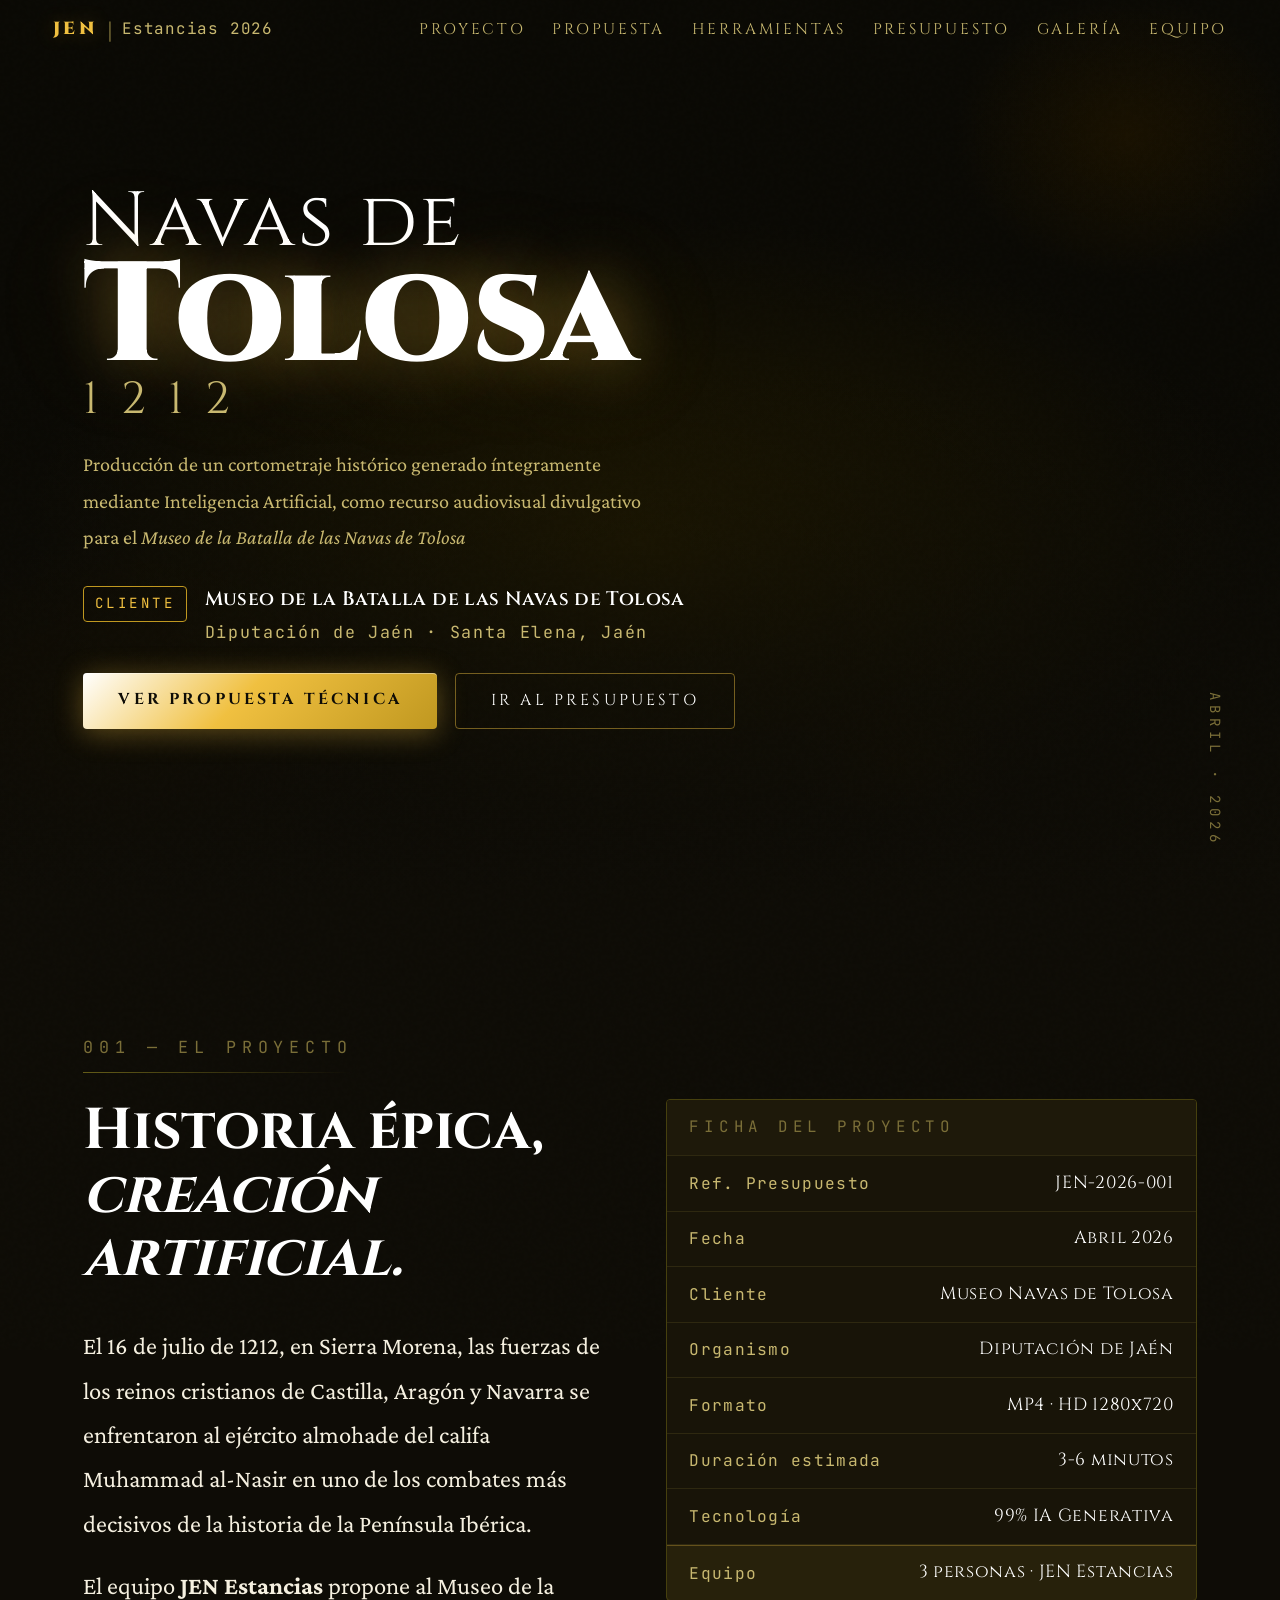
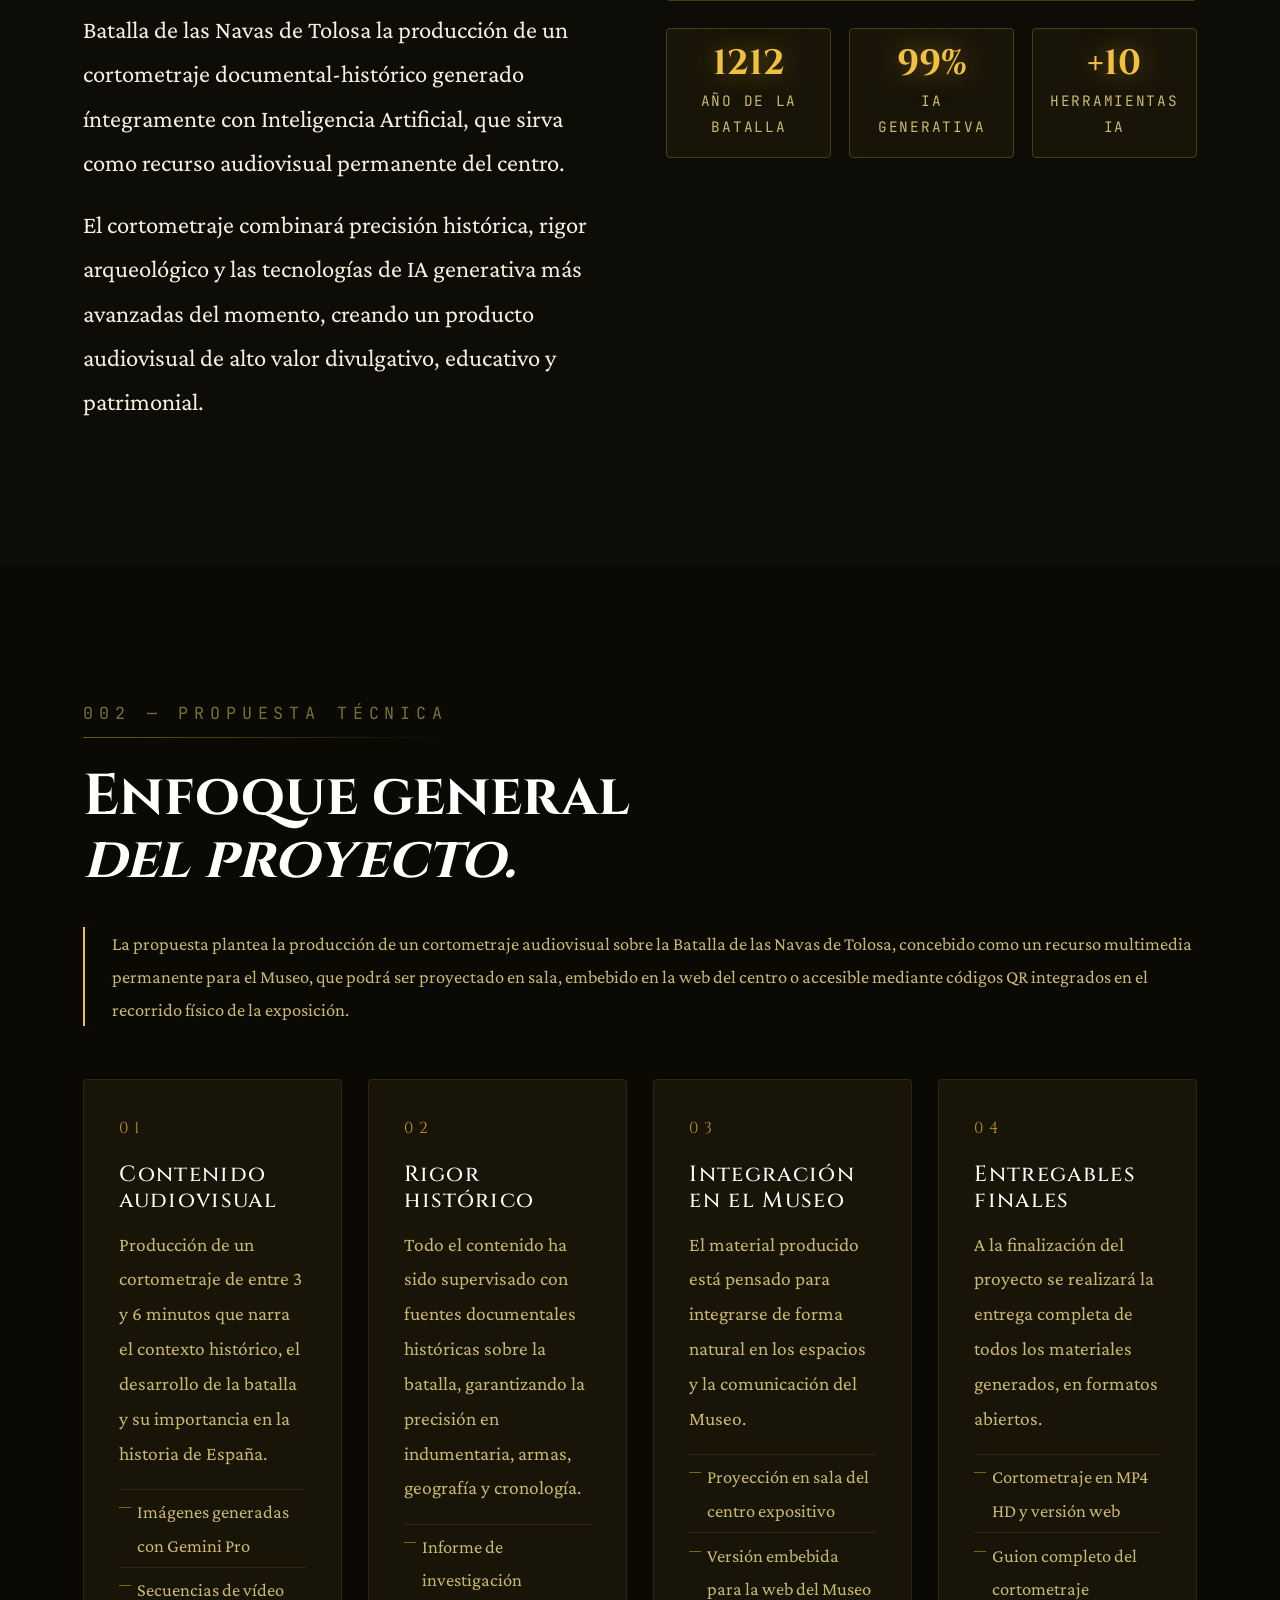
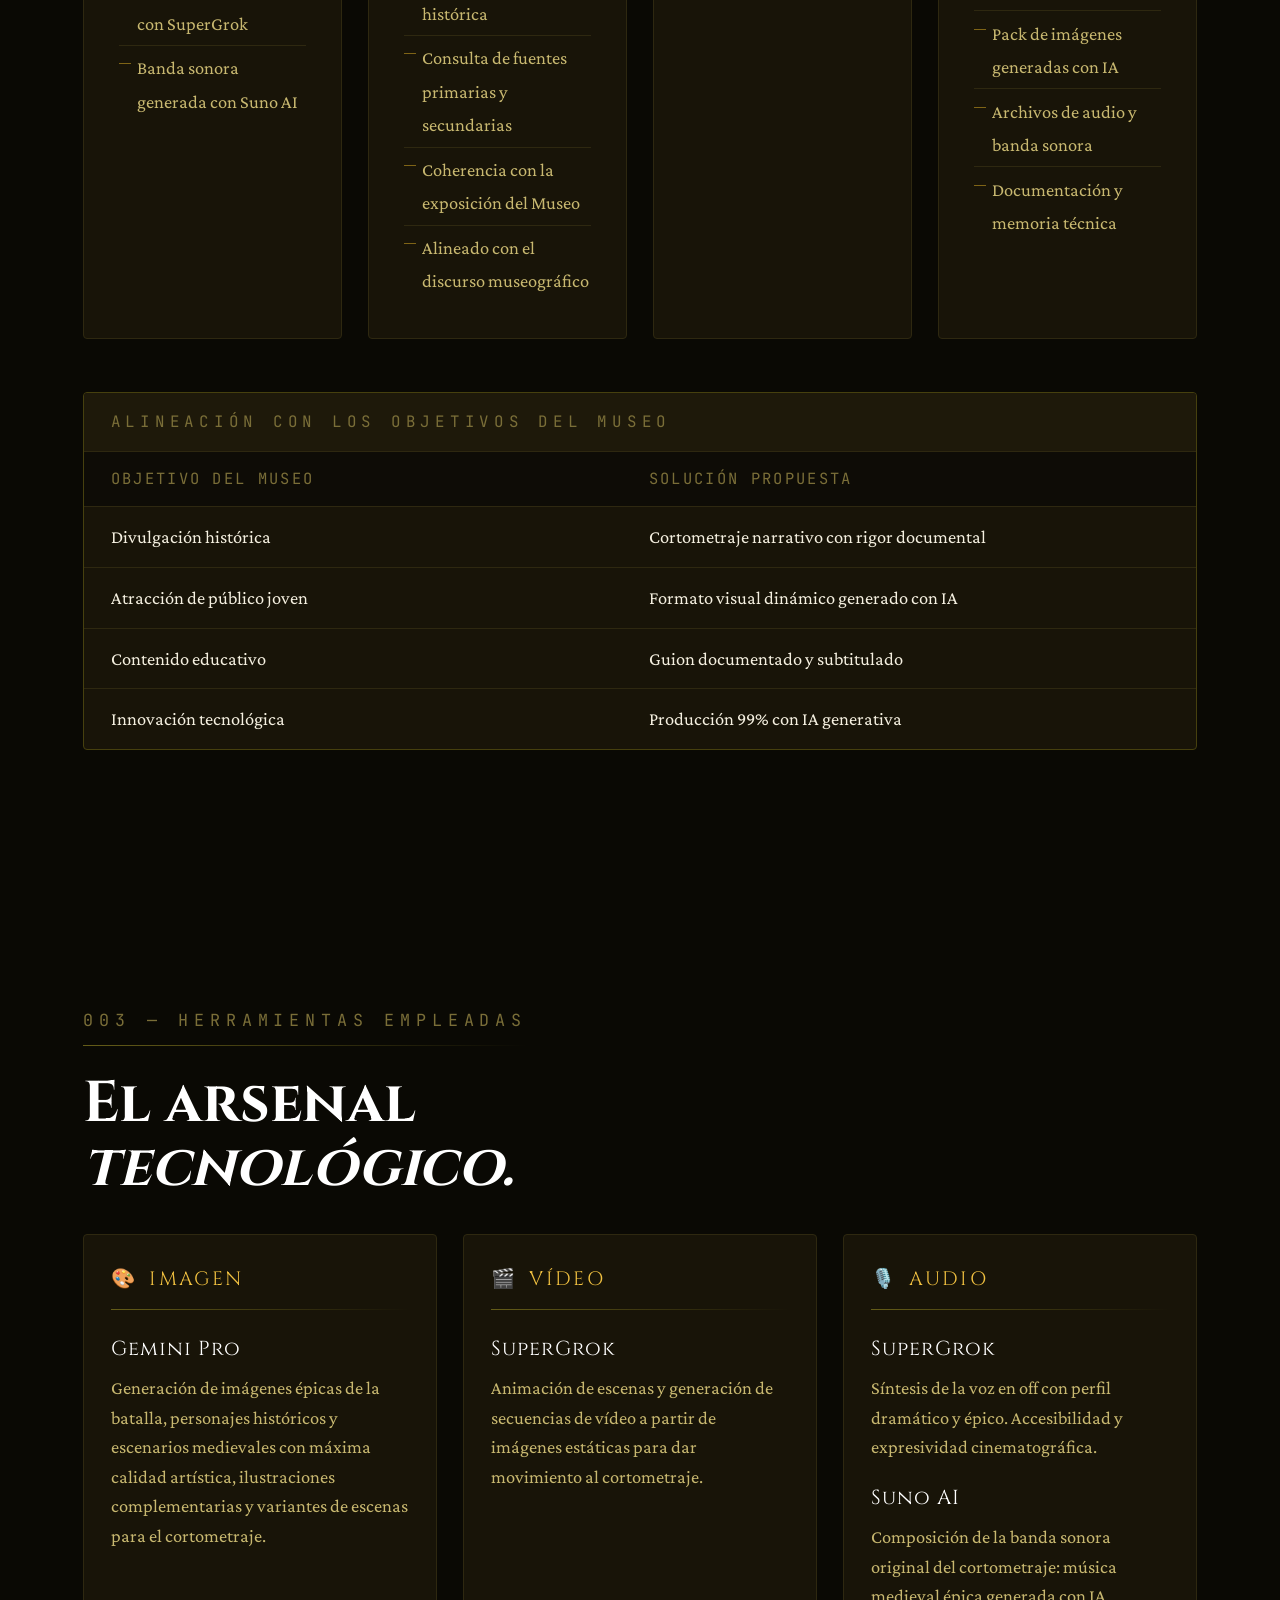
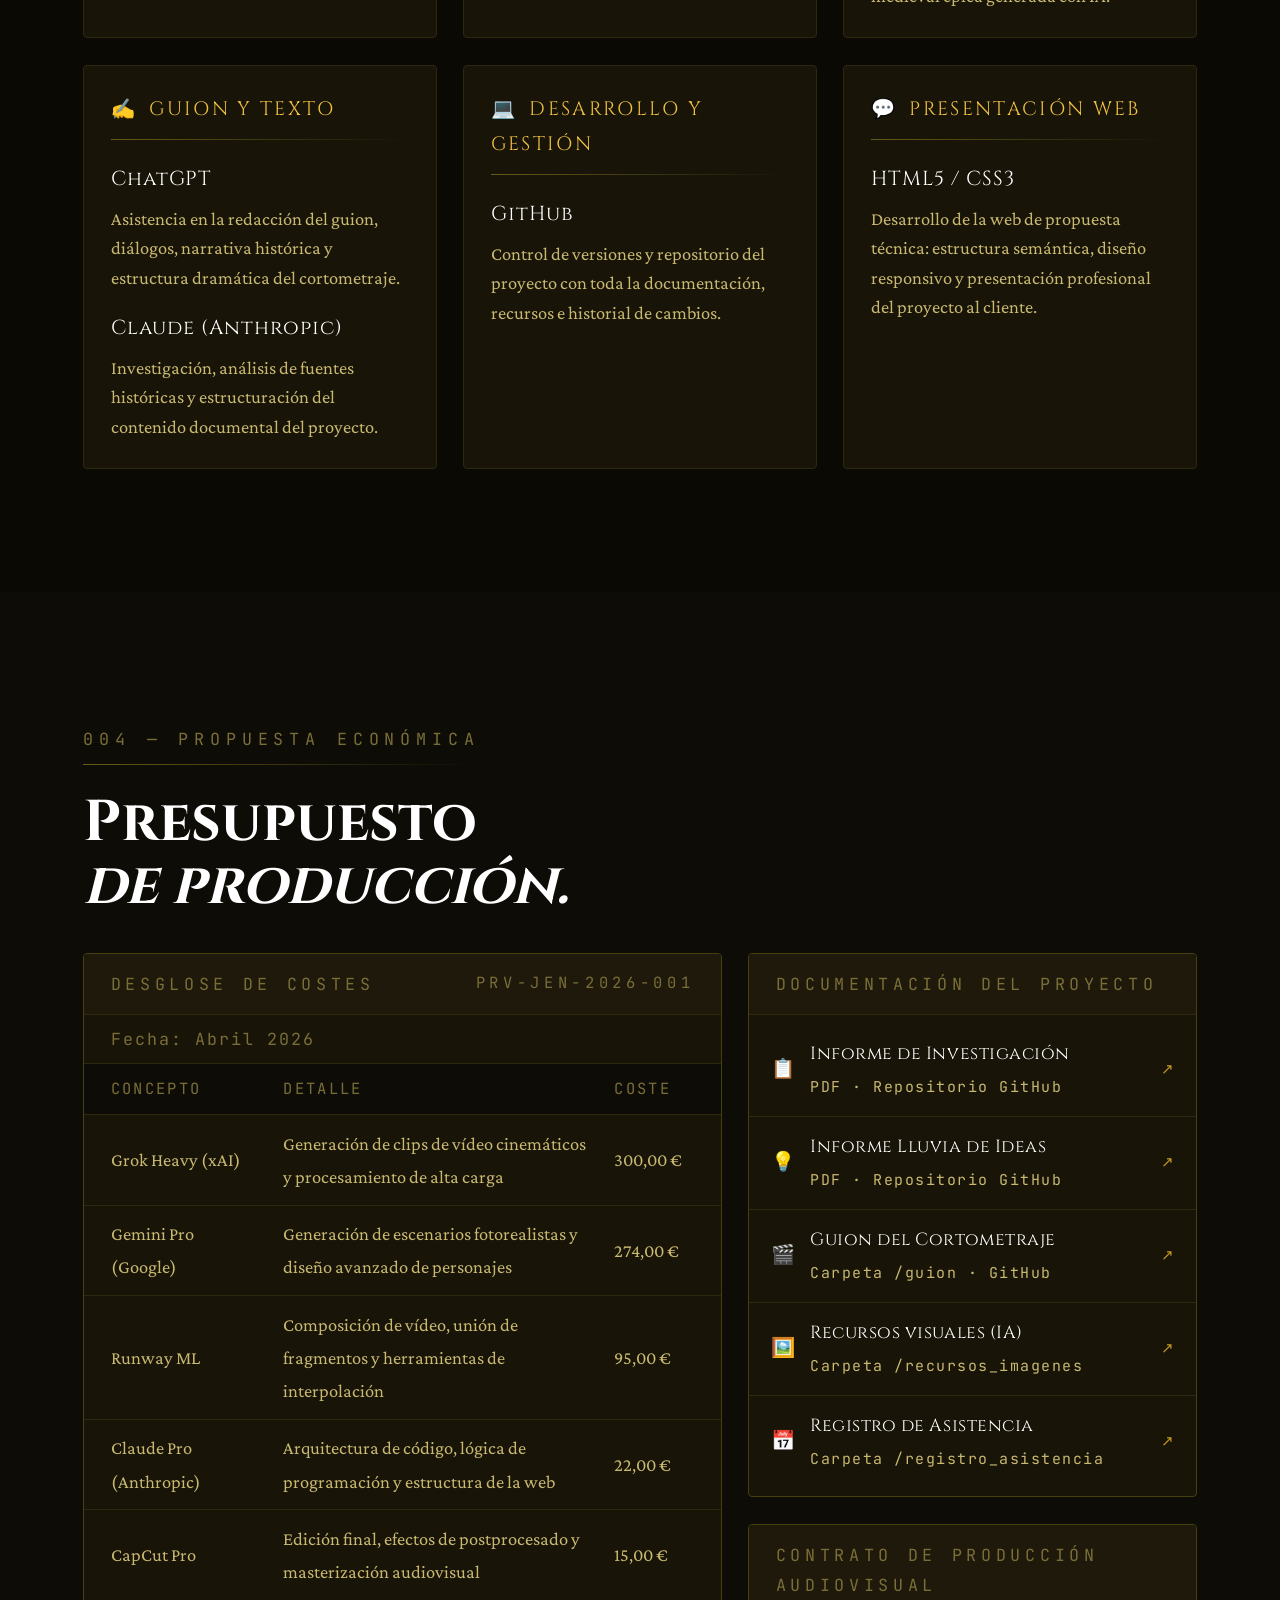
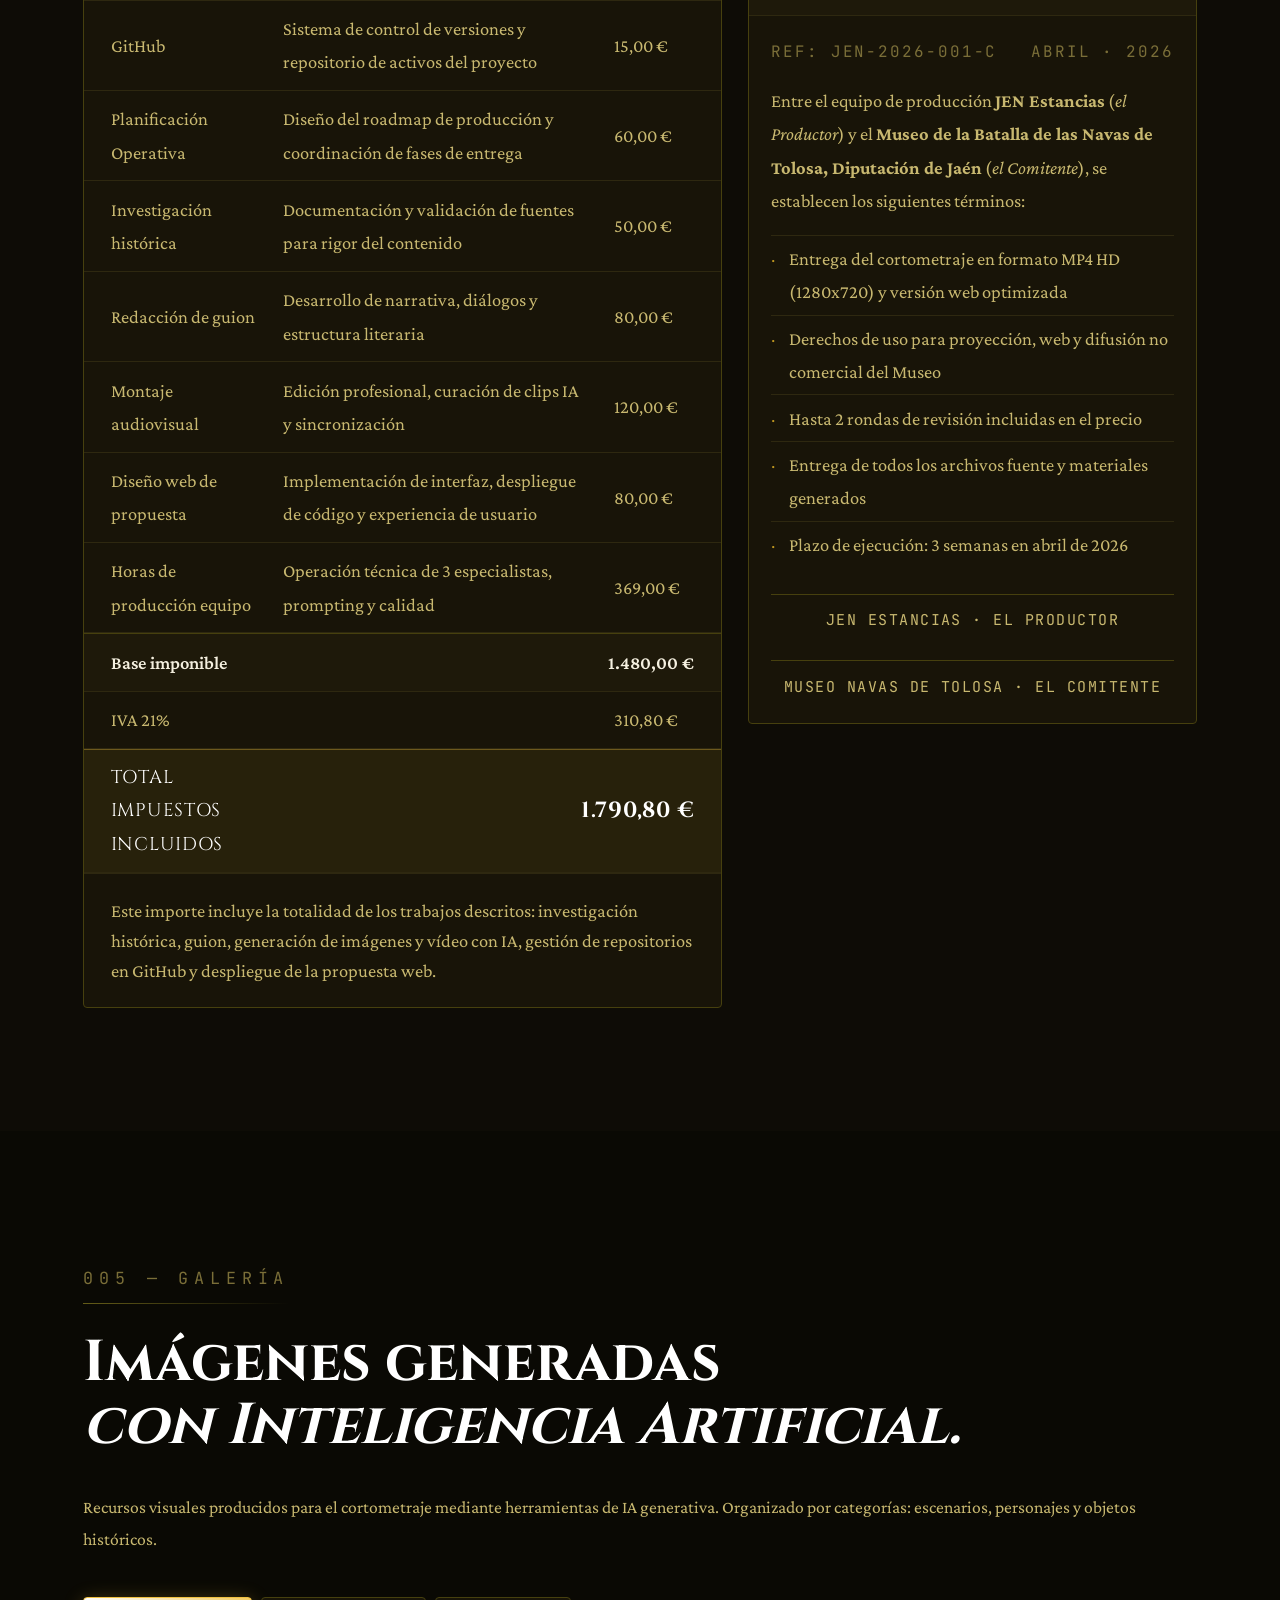
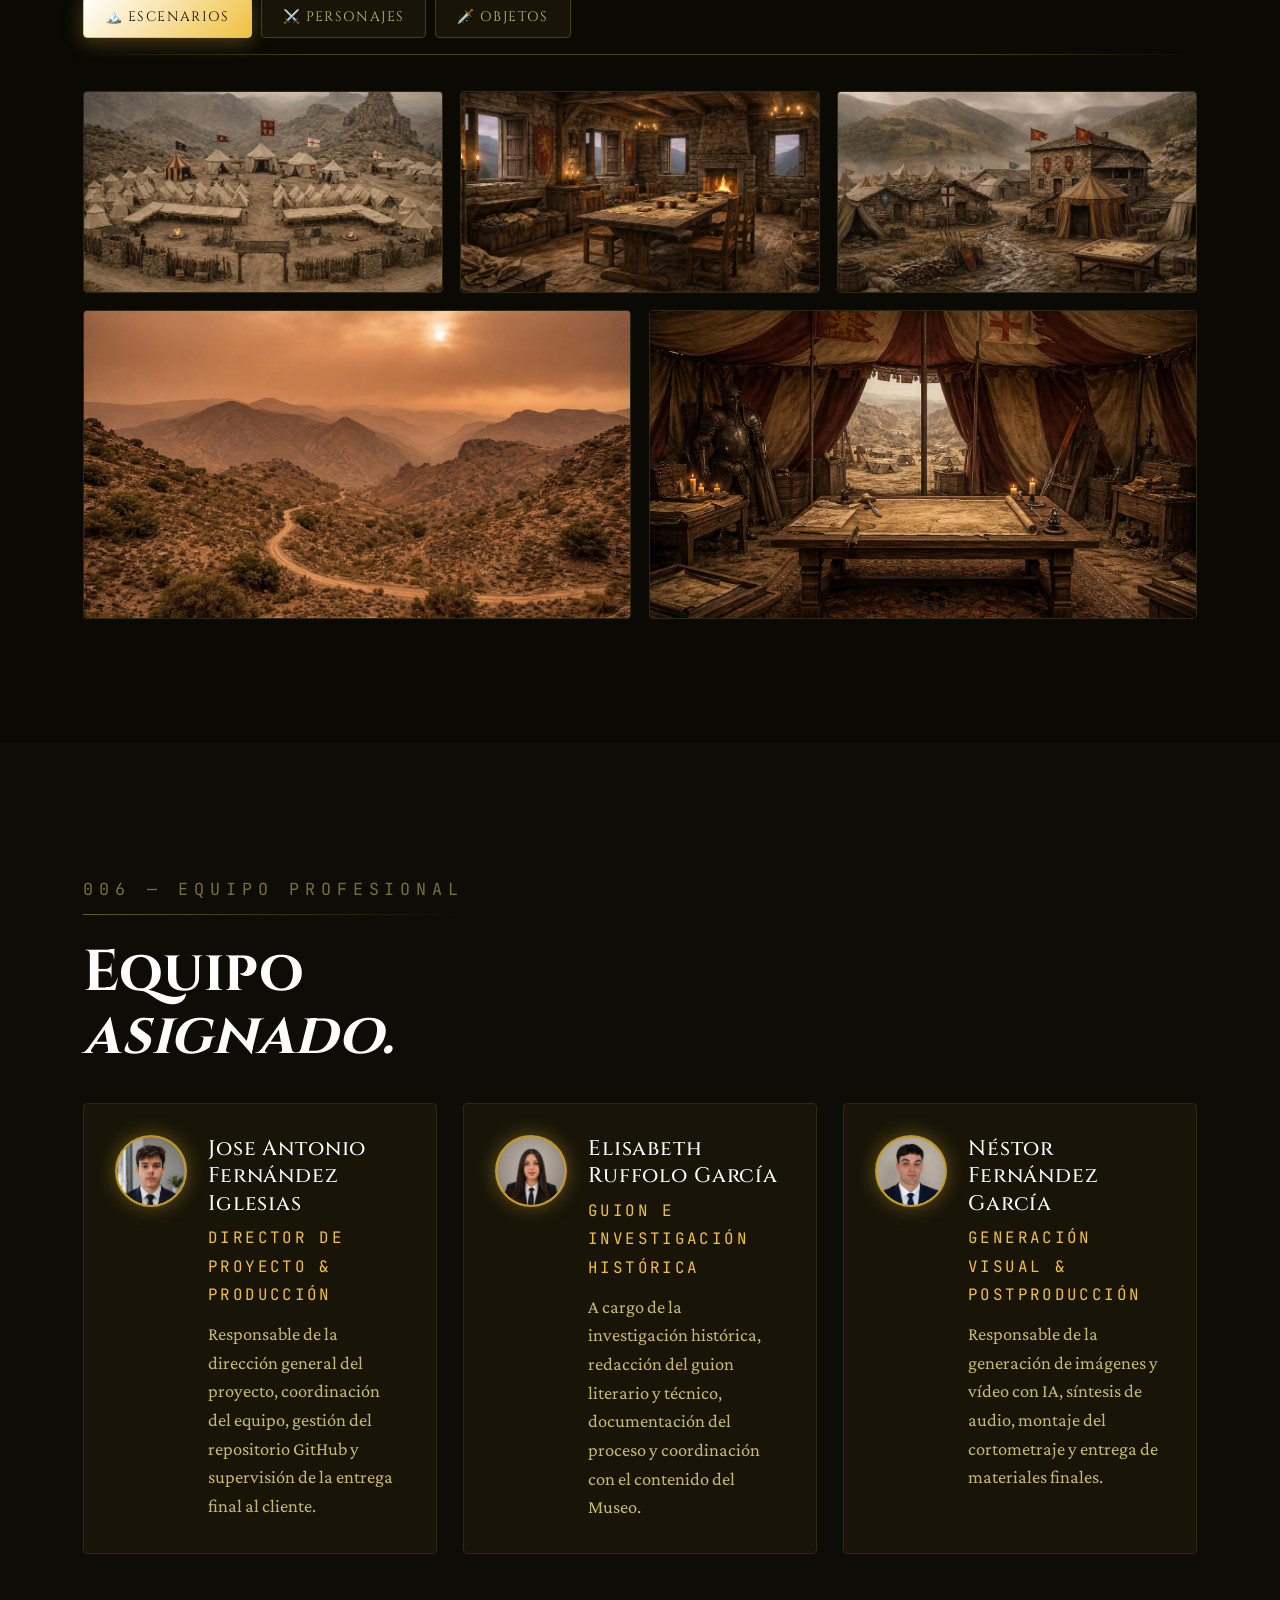
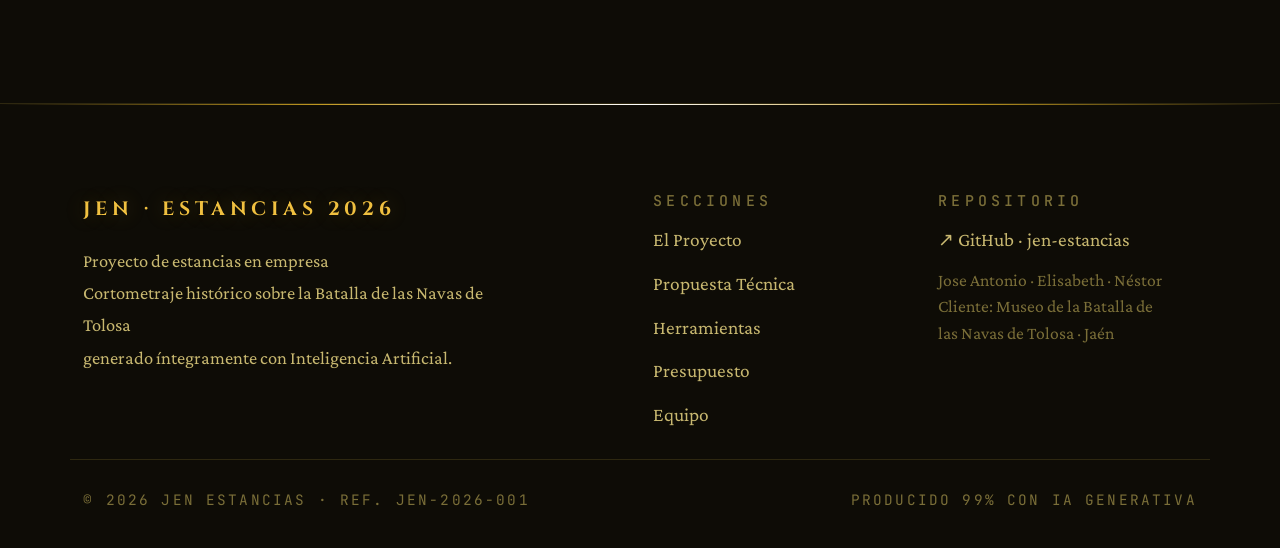
==== commit 2037676f: "Pagina web v1.6" ====
--- a/pagina_web/jen-estancias-web/web/index.html
+++ b/pagina_web/jen-estancias-web/web/index.html
@@ -442,7 +442,7 @@
       <div class="row g-4 mb-4">
         <div class="col-12 col-md-6 col-lg-4">
           <div class="team-card reveal h-100">
-            <div class="team-avatar flex-shrink-0">JA</div>
+            <div class="team-avatar flex-shrink-0"><img src="recursos_imagenes/fotos_perfil/foto_Jose.jpeg" alt="Jose Antonio Fernández Iglesias" /></div>
             <div class="team-info">
               <h3>Jose Antonio Fernández Iglesias</h3>
               <p class="team-role">Director de Proyecto & Producción</p>
@@ -452,7 +452,7 @@
         </div>
         <div class="col-12 col-md-6 col-lg-4">
           <div class="team-card reveal h-100">
-            <div class="team-avatar flex-shrink-0">ER</div>
+            <div class="team-avatar flex-shrink-0"><img src="recursos_imagenes/fotos_perfil/foto_Eli.jpeg" alt="Elisabeth Ruffolo García" /></div>
             <div class="team-info">
               <h3>Elisabeth Ruffolo García</h3>
               <p class="team-role">Guion e Investigación Histórica</p>
@@ -462,7 +462,7 @@
         </div>
         <div class="col-12 col-md-6 col-lg-4">
           <div class="team-card reveal h-100">
-            <div class="team-avatar flex-shrink-0">NF</div>
+            <div class="team-avatar flex-shrink-0"><img src="recursos_imagenes/fotos_perfil/foto_Nestor.jpeg" alt="Néstor Fernández García" /></div>
             <div class="team-info">
               <h3>Néstor Fernández García</h3>
               <p class="team-role">Generación Visual & Postproducción</p>
--- a/pagina_web/jen-estancias-web/web/css/styles.css
+++ b/pagina_web/jen-estancias-web/web/css/styles.css
@@ -889,13 +889,22 @@
 .team-card:hover::before { opacity: 1; }
 
 .team-avatar {
-  width: 52px; height: 52px; flex-shrink: 0;
+  width: 72px; height: 72px; flex-shrink: 0;
   border-radius: 50%;
   background: conic-gradient(from 0deg, var(--c-gold-dk), var(--c-ember-dk), var(--c-gold), var(--c-gold-dk));
   display: flex; align-items: center; justify-content: center;
   font-family: var(--f-display); font-size: 0.85rem;
   font-weight: 700; color: var(--c-white);
-  box-shadow: 0 0 20px rgba(240,192,64,0.25);
+  box-shadow: 0 0 20px rgba(240,192,64,0.35);
+  overflow: hidden;
+  border: 2px solid var(--c-gold-dk);
+}
+
+.team-avatar img {
+  width: 100%; height: 100%;
+  object-fit: cover; object-position: center top;
+  border-radius: 50%;
+  display: block;
 }
 
 .team-info { flex: 1; min-width: 0; }
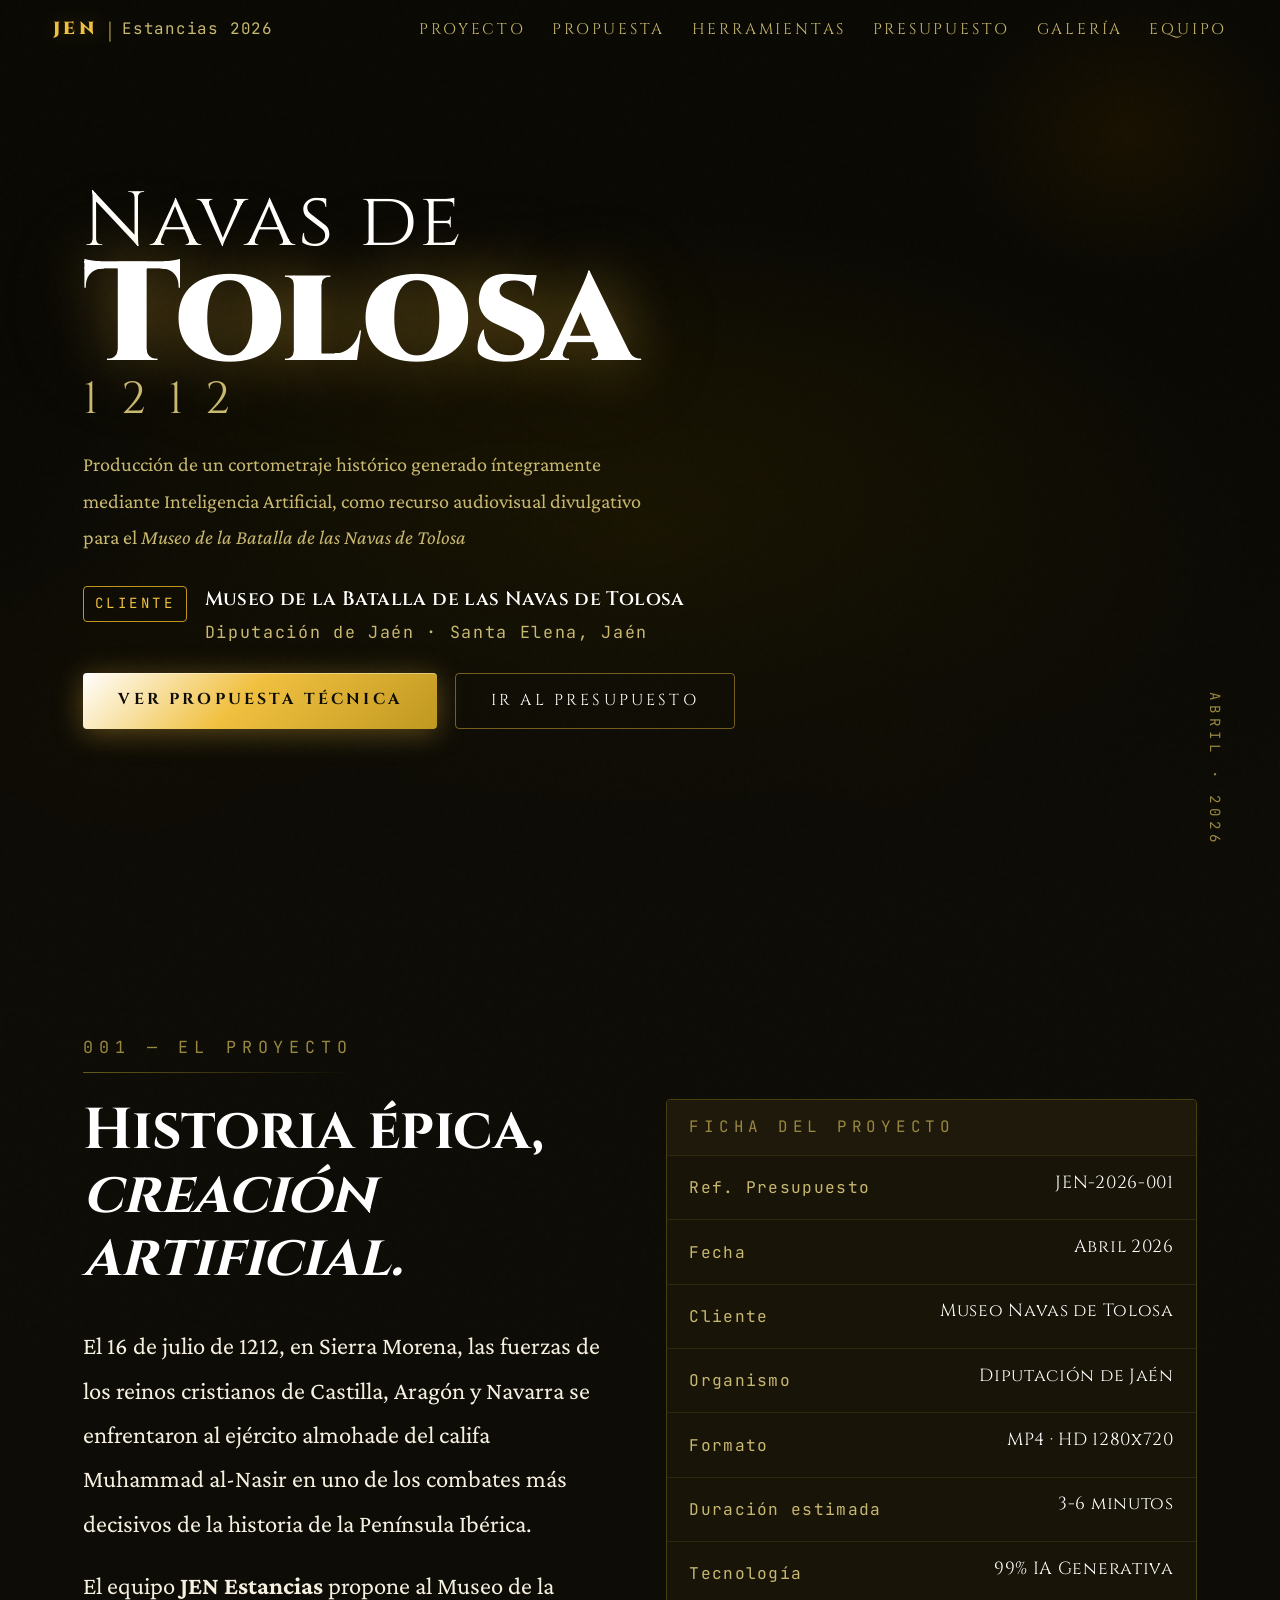
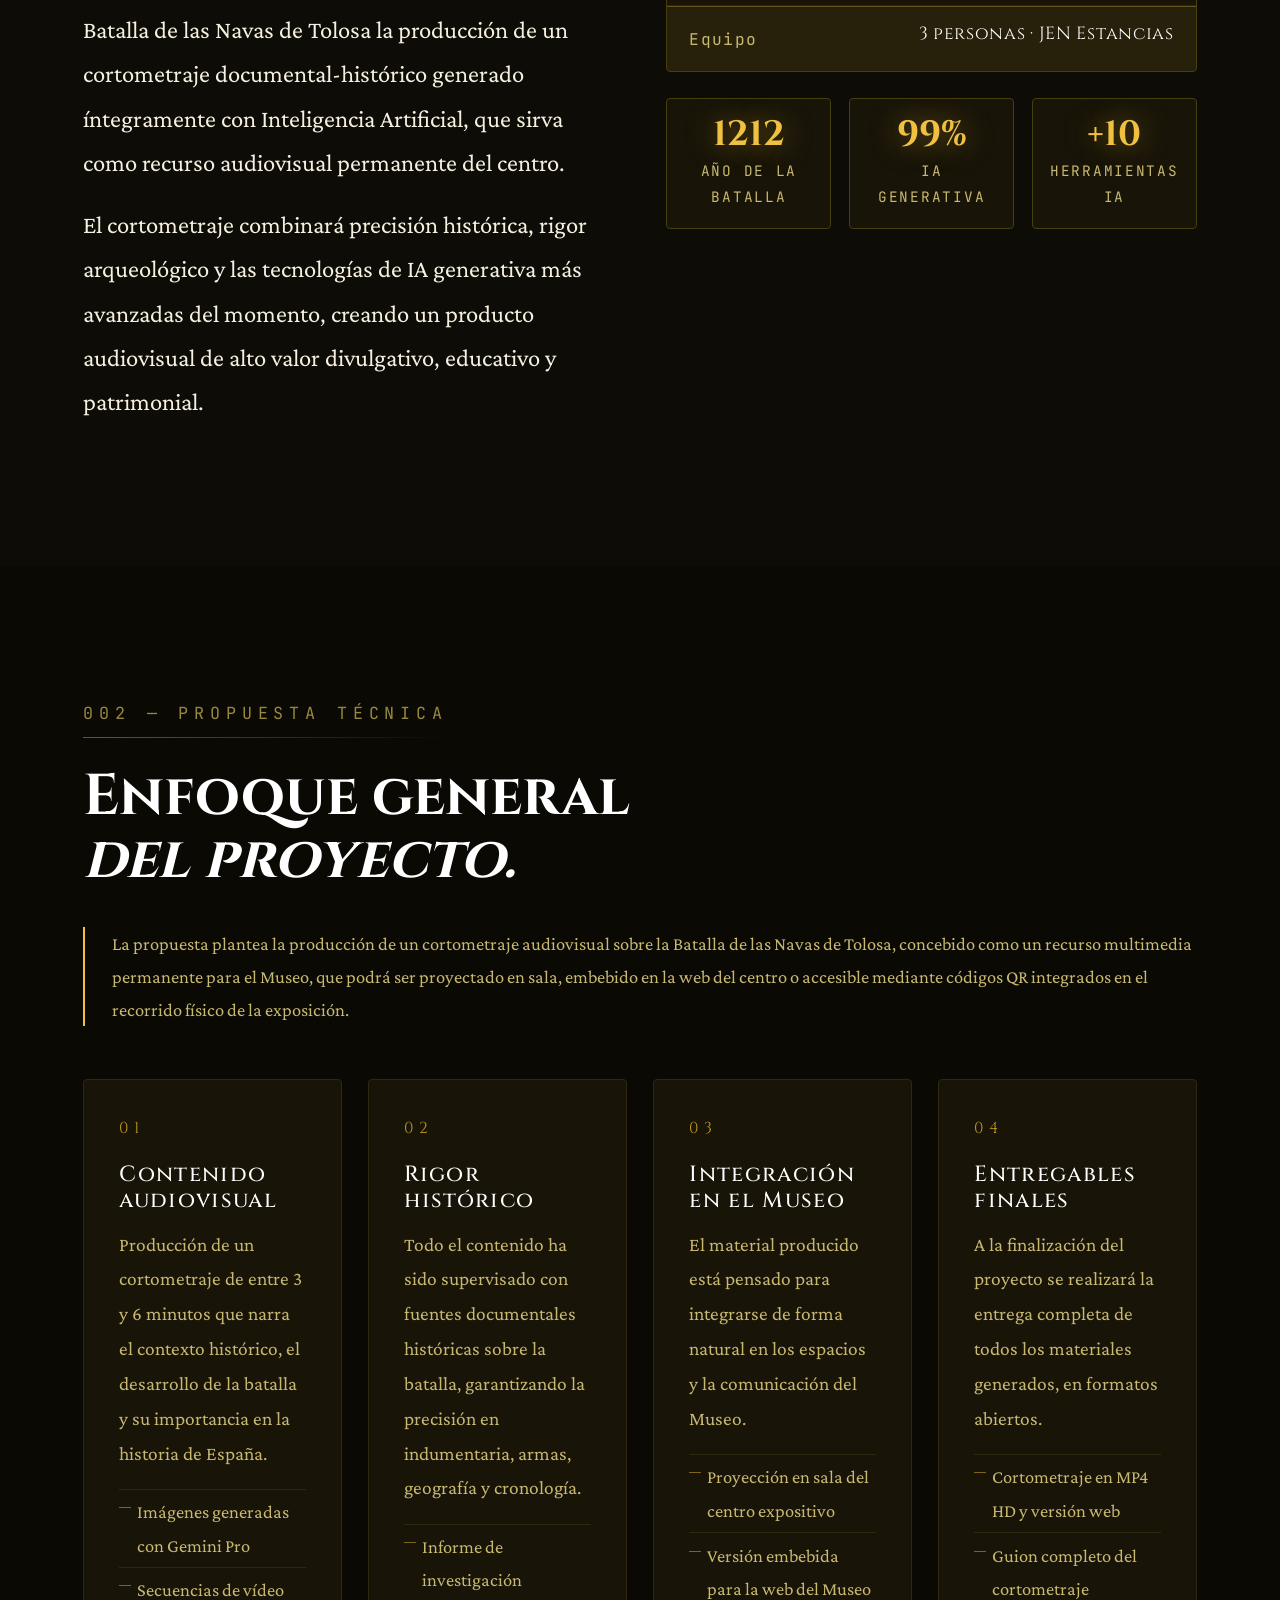
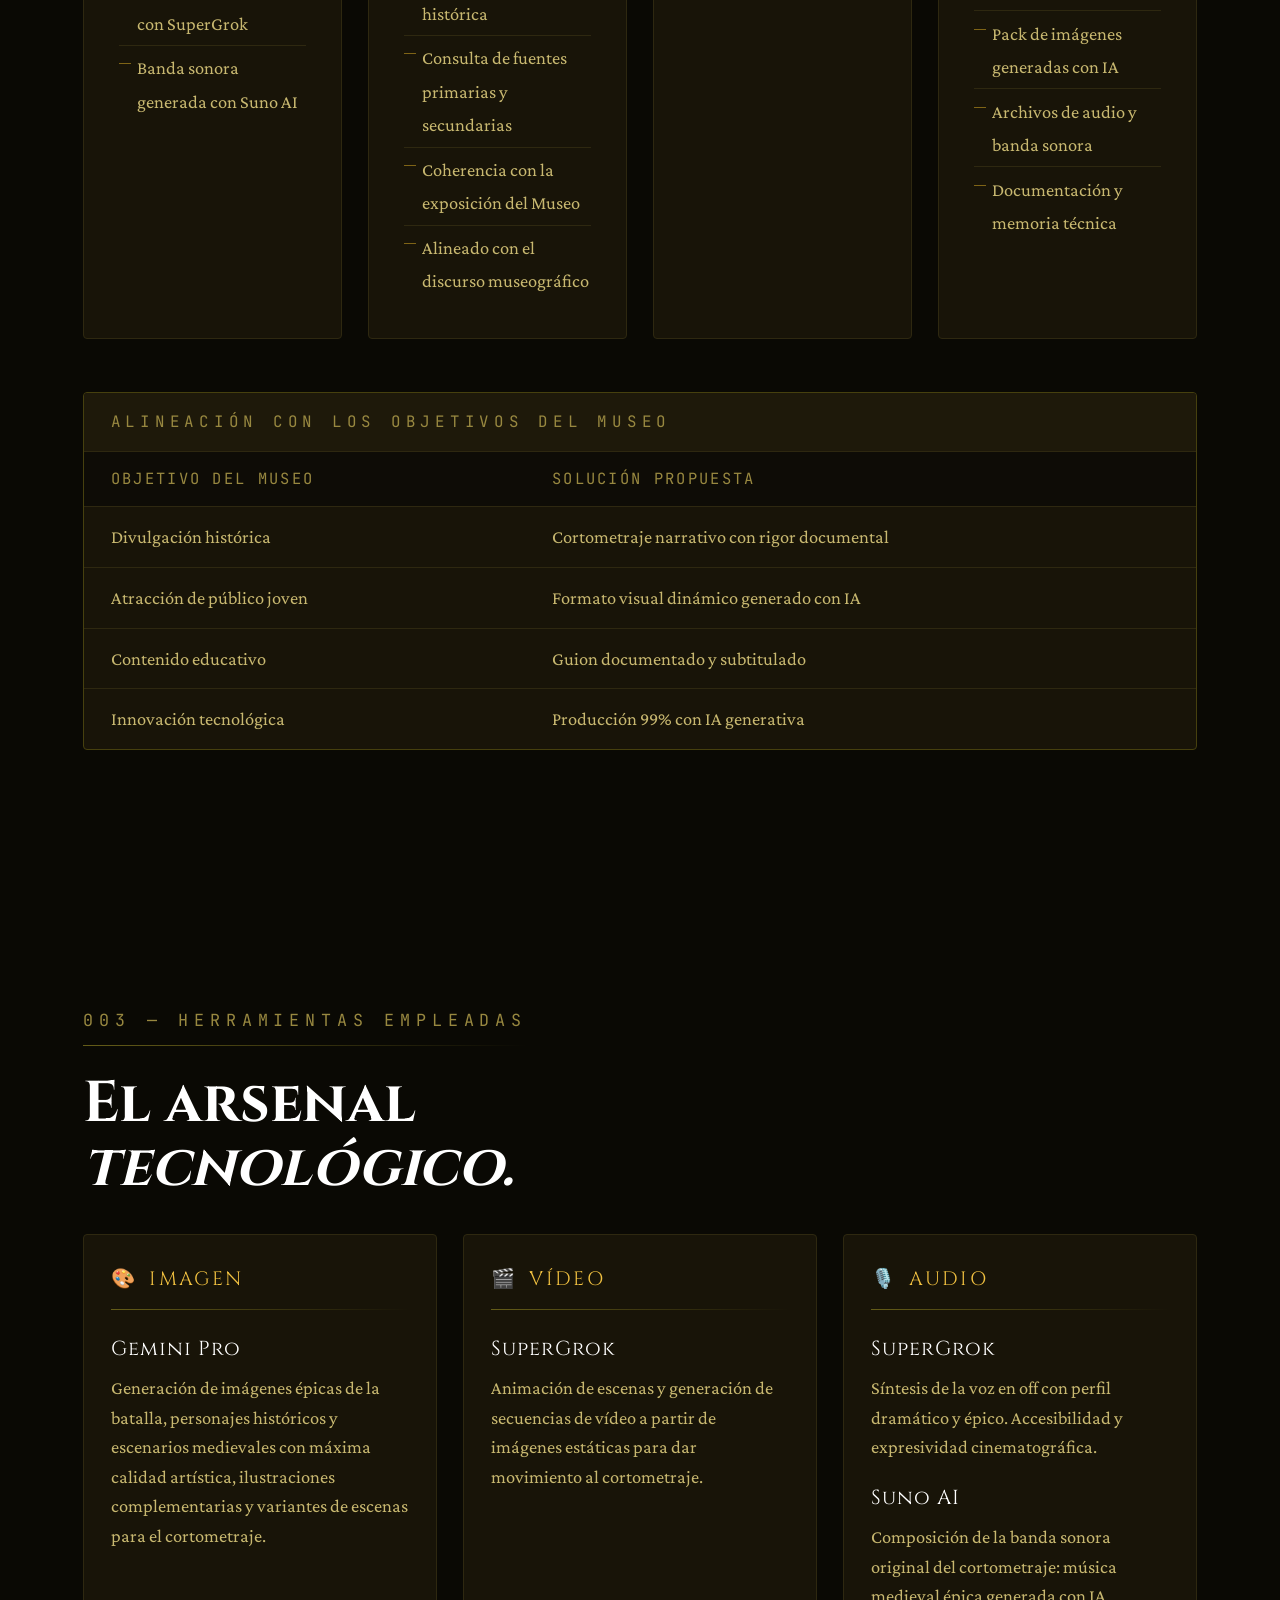
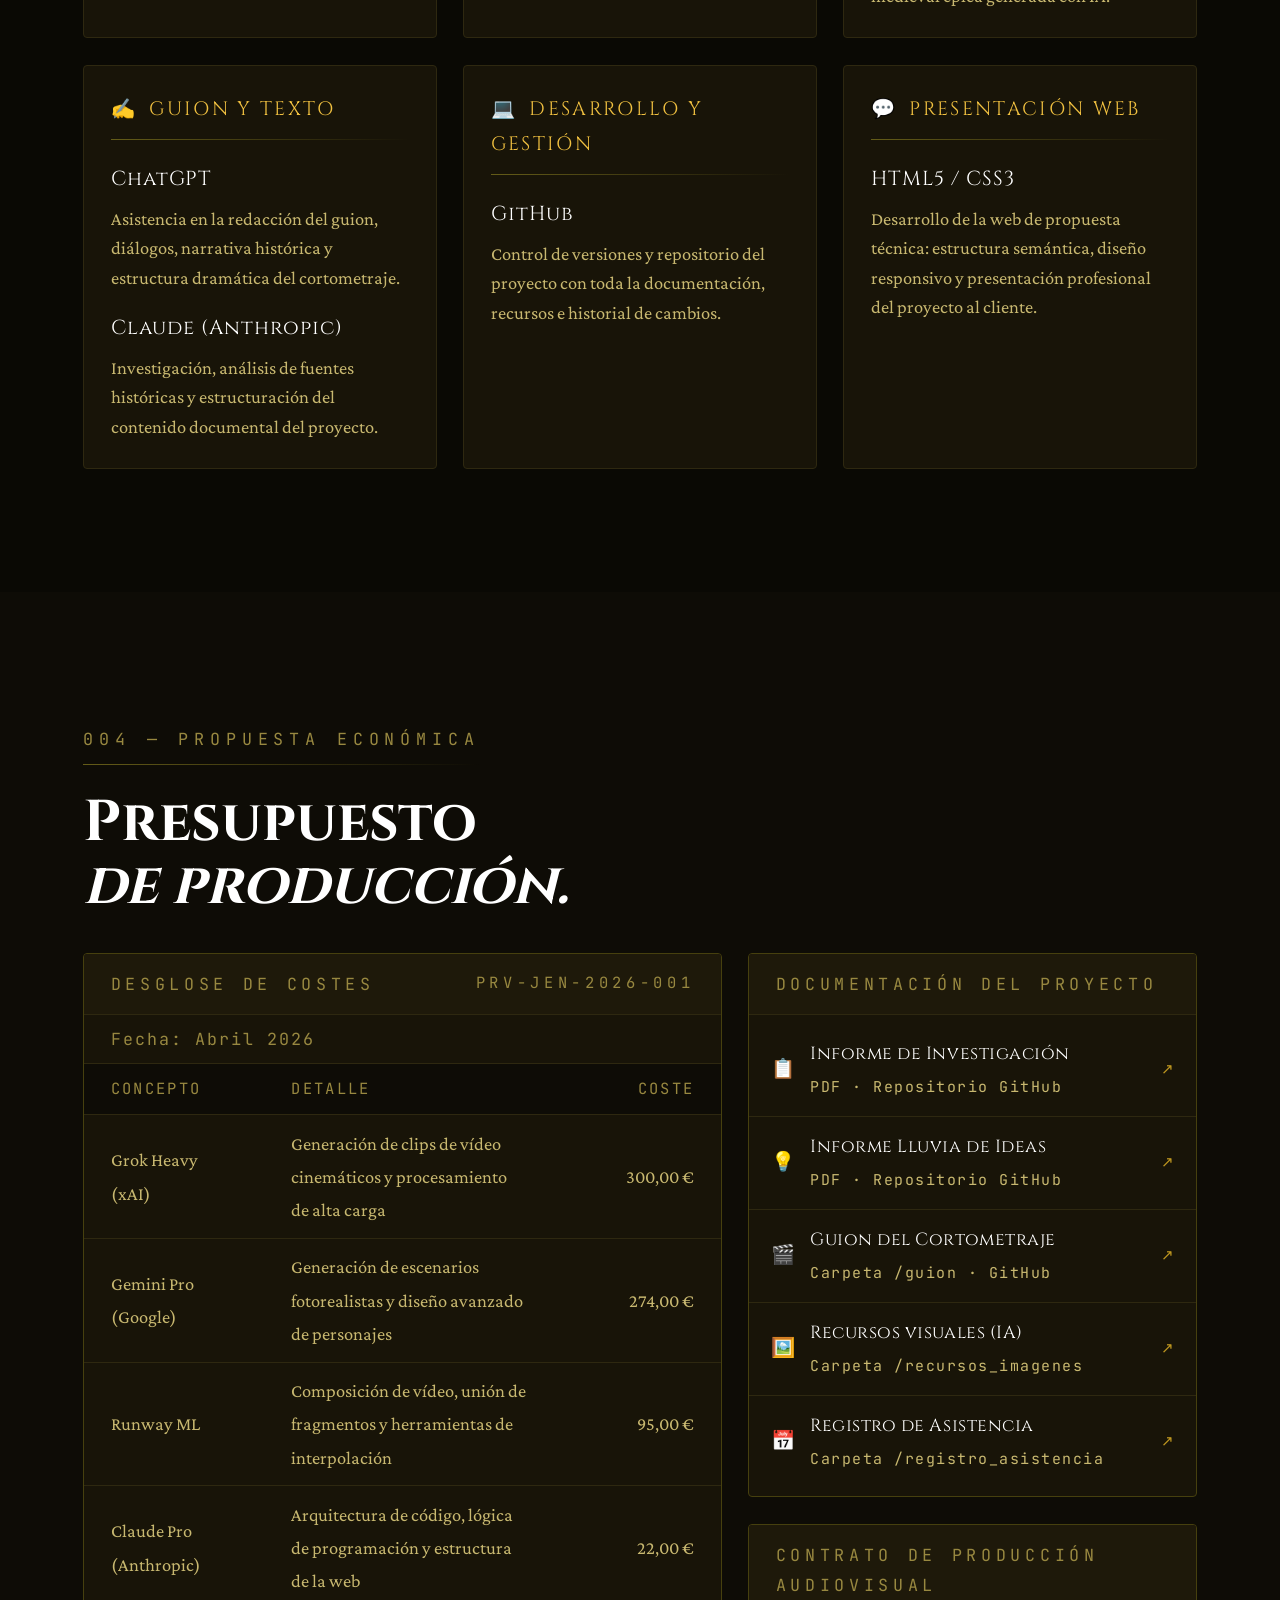
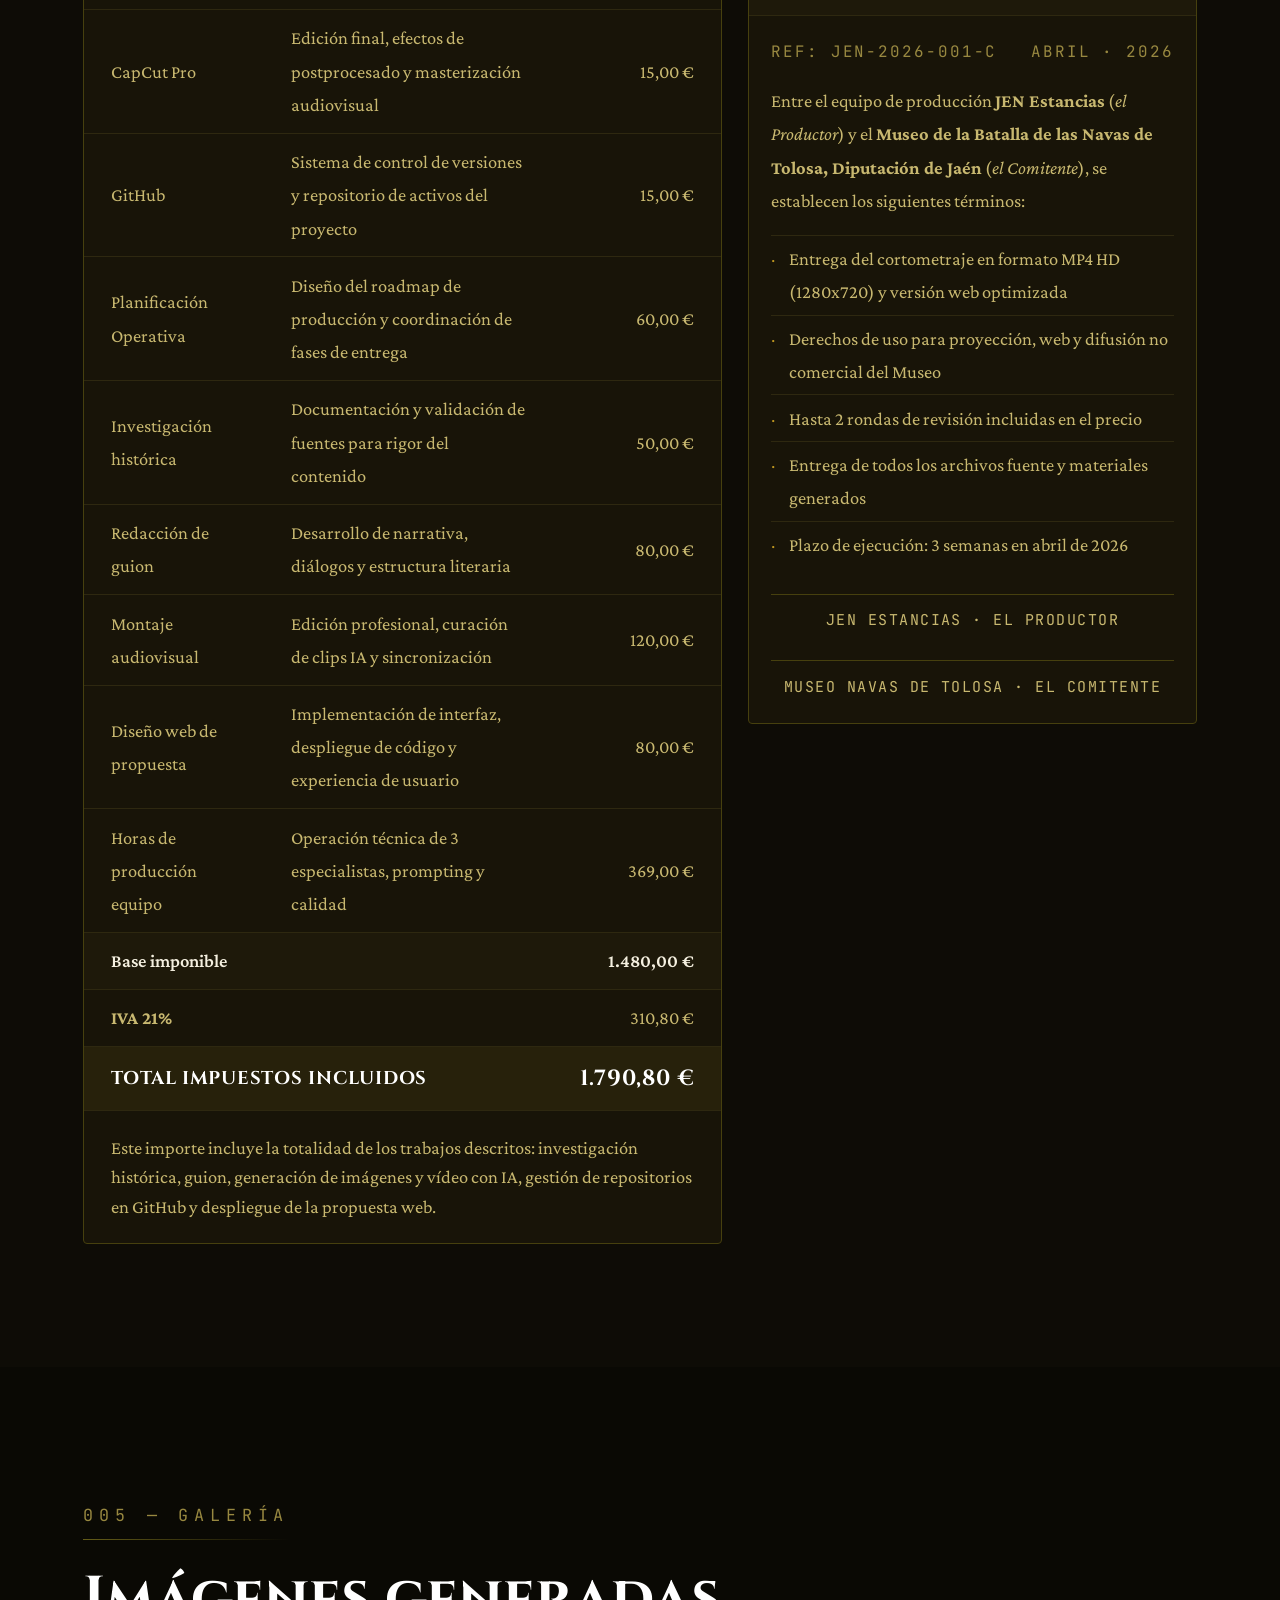
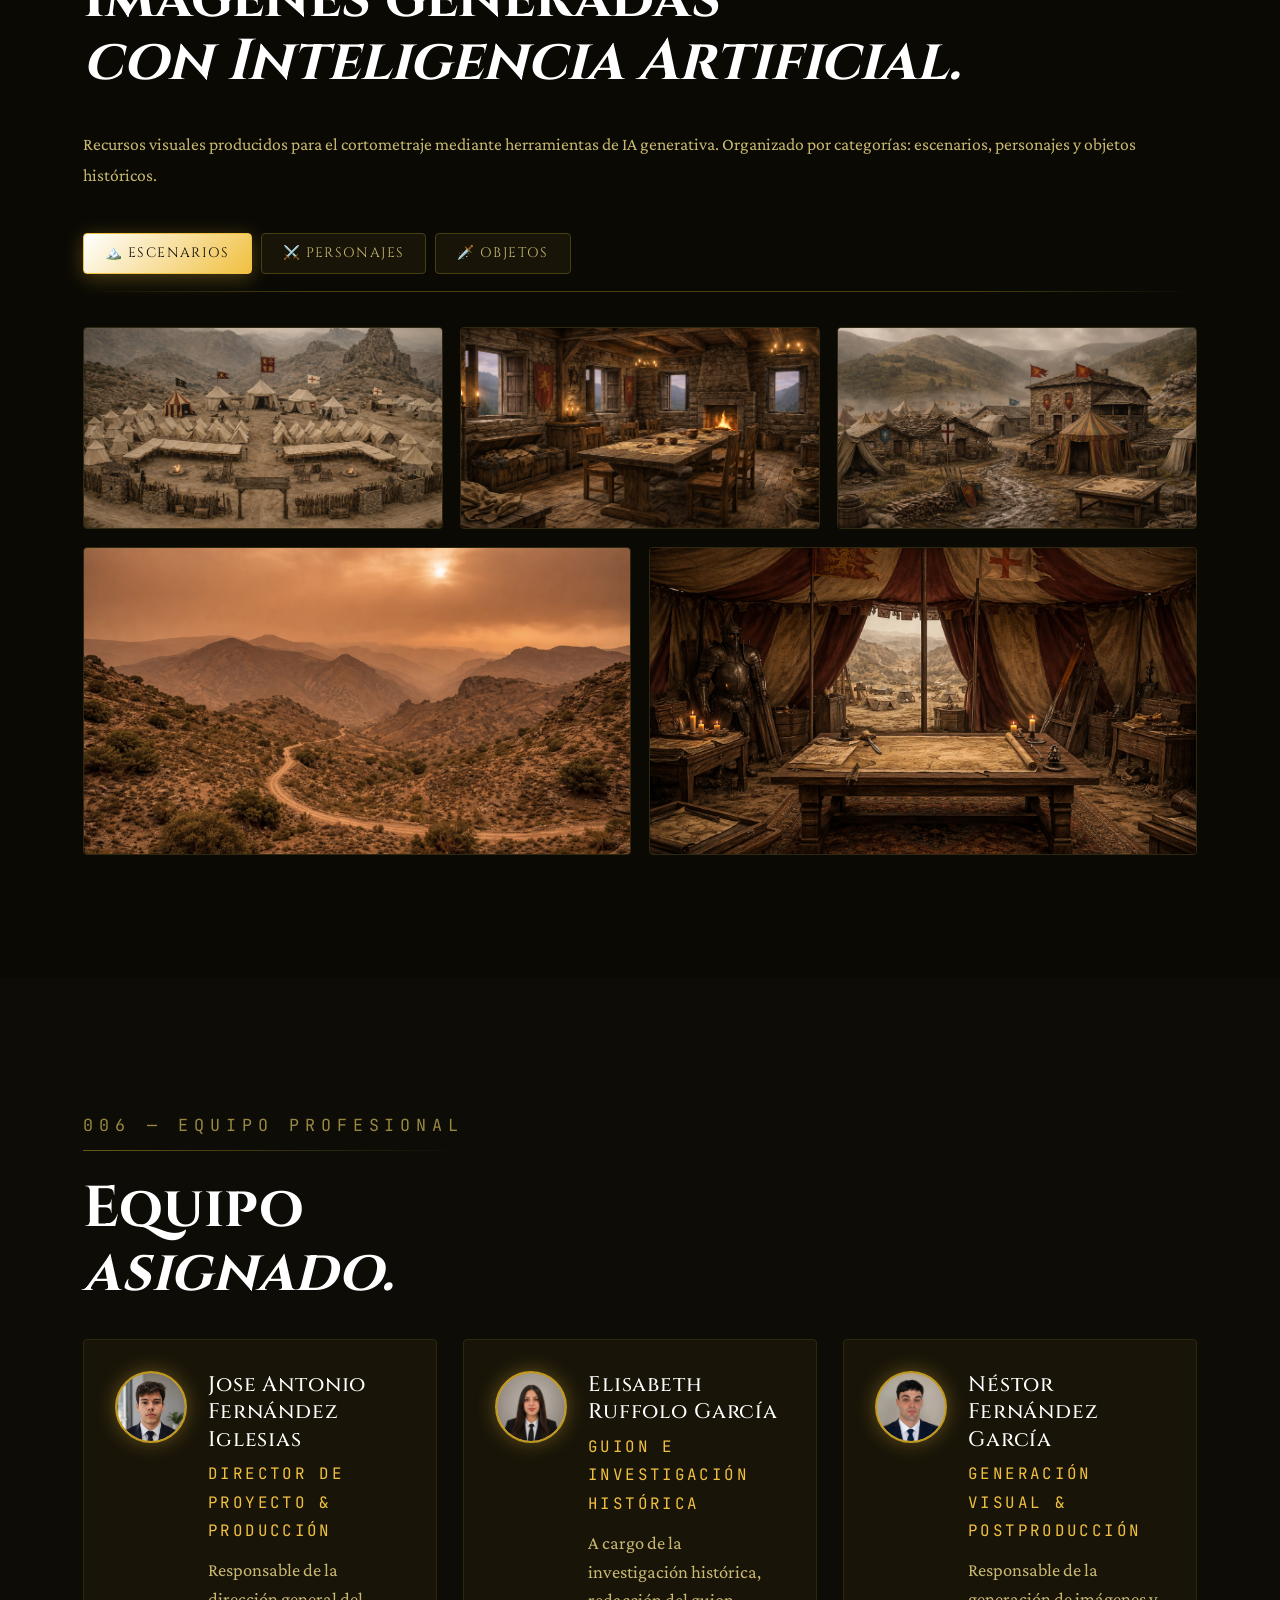
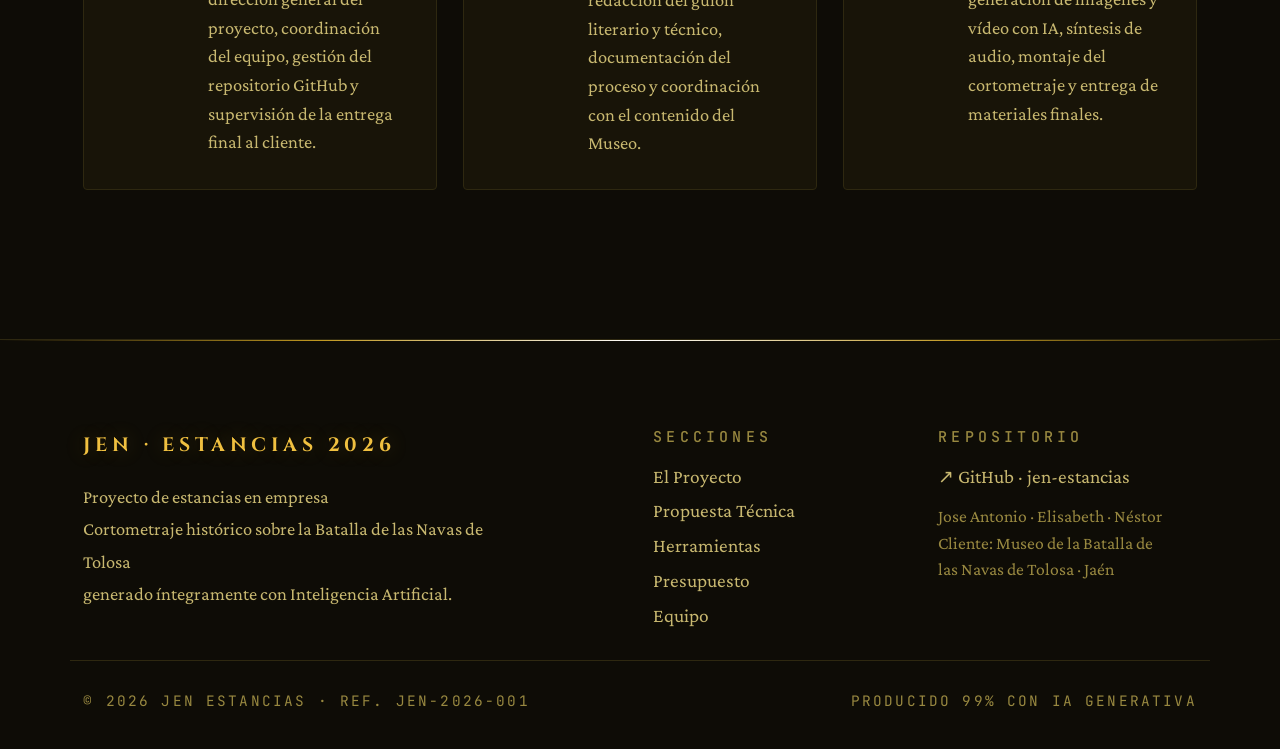
==== commit 0ae8c958: "Pagina web v1.8" ====
--- a/pagina_web/jen-estancias-web/web/index.html
+++ b/pagina_web/jen-estancias-web/web/index.html
@@ -14,17 +14,29 @@
 
 <body>
 
+  <!--
+    SKIP LINK
+    Permite a los usuarios de teclado saltar directamente al contenido principal,
+    evitando repetir la navegación en cada carga de página (WCAG 2.4.1 – Nivel A).
+  -->
+  <a class="skip-link" href="#main-content">Saltar al contenido principal</a>
+
   <!-- NAV -->
-  <nav id="navbar" class="navbar navbar-expand-lg fixed-top">
+  <nav id="navbar" class="navbar navbar-expand-lg fixed-top" aria-label="Navegación principal">
     <div class="container-fluid px-3 px-lg-5">
-      <a class="navbar-brand d-flex align-items-center gap-2" href="#">
+      <a class="navbar-brand d-flex align-items-center gap-2" href="#" aria-label="JEN Estancias — inicio">
         <span class="nav-logo">JEN</span>
-        <span class="nav-sep">|</span>
+        <!--
+          El separador "|" es puramente decorativo.
+          aria-hidden="true" evita que los lectores de pantalla lo anuncien.
+        -->
+        <span class="nav-sep" aria-hidden="true">|</span>
         <span class="nav-sub">Estancias 2026</span>
       </a>
       <button class="navbar-toggler nav-toggler-custom" type="button" data-bs-toggle="collapse"
-        data-bs-target="#navMenu" aria-controls="navMenu" aria-expanded="false" aria-label="Menú">
-        <span>&#9776;</span>
+        data-bs-target="#navMenu" aria-controls="navMenu" aria-expanded="false" aria-label="Abrir menú de navegación">
+        <!-- Icono hamburguesa: decorativo, el label está en el botón padre -->
+        <span aria-hidden="true">&#9776;</span>
       </button>
       <div class="collapse navbar-collapse justify-content-end" id="navMenu">
         <ul class="navbar-nav gap-lg-4 py-3 py-lg-0">
@@ -39,440 +51,567 @@
     </div>
   </nav>
 
-  <!-- HERO -->
-  <header id="hero">
-    <div class="hero-bg"></div>
-    <div class="hero-overlay"></div>
-    <div class="grain"></div>
-    <div class="container hero-content-wrap">
-      <div class="hero-content mt-4 mb-2">
-        <h1 class="hero-title mb-4">
-          <span class="title-line-1 d-block">Navas de</span>
-          <span class="title-line-2 d-block">Tolosa</span>
-          <span class="title-line-3 d-block">1212</span>
-        </h1>
-        <p class="hero-desc mb-4">
-          Producción de un cortometraje histórico generado íntegramente mediante
-          Inteligencia Artificial, como recurso audiovisual divulgativo para el
-          <em>Museo de la Batalla de las Navas de Tolosa</em>
-        </p>
-        <div class="hero-client mb-4 d-flex align-items-start gap-3">
-          <div class="client-tag flex-shrink-0">CLIENTE</div>
-          <div class="client-info">
-            <strong>Museo de la Batalla de las Navas de Tolosa</strong>
-            <span class="d-block">Diputación de Jaén · Santa Elena, Jaén</span>
-          </div>
-        </div>
-        <div class="hero-cta d-flex flex-wrap gap-3">
-          <a href="#propuesta" class="btn btn-primary-gold">Ver propuesta técnica</a>
-          <a href="#presupuesto" class="btn btn-ghost-gold">Ir al presupuesto</a>
-        </div>
-      </div>
-    </div>
-    <div class="hero-date d-none d-lg-block">ABRIL · 2026</div>
-  </header>
-
-  <!-- 001 · EL PROYECTO -->
-  <section id="proyecto" class="section">
-    <div class="container">
-      <div class="section-label">001 — El Proyecto</div>
-      <div class="row g-5 align-items-start">
-        <div class="col-12 col-lg-6">
-          <h2 class="section-title">Historia épica,<br /><em>creación artificial.</em></h2>
-          <p>El 16 de julio de 1212, en Sierra Morena, las fuerzas de los reinos cristianos de Castilla, Aragón y
-            Navarra se enfrentaron al ejército almohade del califa Muhammad al-Nasir en uno de los combates más
-            decisivos de la historia de la Península Ibérica.</p>
-          <p>El equipo <strong>JEN Estancias</strong> propone al Museo de la Batalla de las Navas de Tolosa la
-            producción de un cortometraje documental-histórico generado íntegramente con Inteligencia Artificial, que
-            sirva como recurso audiovisual permanente del centro.</p>
-          <p>El cortometraje combinará precisión histórica, rigor arqueológico y las tecnologías de IA generativa más
-            avanzadas del momento, creando un producto audiovisual de alto valor divulgativo, educativo y patrimonial.</p>
-        </div>
-        <div class="col-12 col-lg-6">
-          <div class="info-card mb-4">
-            <div class="info-card-header">FICHA DEL PROYECTO</div>
-            <div class="info-row"><span class="info-key">Ref. Presupuesto</span><span class="info-val">JEN-2026-001</span></div>
-            <div class="info-row"><span class="info-key">Fecha</span><span class="info-val">Abril 2026</span></div>
-            <div class="info-row"><span class="info-key">Cliente</span><span class="info-val">Museo Navas de Tolosa</span></div>
-            <div class="info-row"><span class="info-key">Organismo</span><span class="info-val">Diputación de Jaén</span></div>
-            <div class="info-row"><span class="info-key">Formato</span><span class="info-val">MP4 · HD 1280x720</span></div>
-            <div class="info-row"><span class="info-key">Duración estimada</span><span class="info-val">3-6 minutos</span></div>
-            <div class="info-row"><span class="info-key">Tecnología</span><span class="info-val">99% IA Generativa</span></div>
-            <div class="info-row info-row--highlight"><span class="info-key">Equipo</span><span class="info-val">3 personas · JEN Estancias</span></div>
-          </div>
-          <div class="row g-3">
-            <div class="col-4">
-              <div class="stat-mini"><span class="stat-n">1212</span><span class="stat-l">Año de la batalla</span></div>
-            </div>
-            <div class="col-4">
-              <div class="stat-mini"><span class="stat-n">99%</span><span class="stat-l">IA generativa</span></div>
-            </div>
-            <div class="col-4">
-              <div class="stat-mini"><span class="stat-n">+10</span><span class="stat-l">Herramientas IA</span></div>
-            </div>
-          </div>
-        </div>
-      </div>
-    </div>
-  </section>
-
-  <!-- 002 · PROPUESTA TÉCNICA -->
-  <section id="propuesta" class="section section-dark">
-    <div class="container">
-      <div class="section-label">002 — Propuesta Técnica</div>
-      <h2 class="section-title">Enfoque general<br /><em>del proyecto.</em></h2>
-      <div class="propuesta-intro mb-5">
-        <p>La propuesta plantea la producción de un cortometraje audiovisual sobre la Batalla de las Navas de Tolosa,
-          concebido como un recurso multimedia permanente para el Museo, que podrá ser proyectado en sala, embebido en
-          la web del centro o accesible mediante códigos QR integrados en el recorrido físico de la exposición.</p>
-      </div>
-      <div class="row g-4 mb-5">
-        <div class="col-12 col-sm-6 col-xl-3">
-          <div class="bloque-card reveal h-100">
-            <div class="bloque-num">01</div>
-            <h3>Contenido audiovisual</h3>
-            <p>Producción de un cortometraje de entre 3 y 6 minutos que narra el contexto histórico, el desarrollo de la batalla y su importancia en la historia de España.</p>
-            <ul class="bloque-list">
-              <li>Imágenes generadas con Gemini Pro</li>
-              <li>Secuencias de vídeo con SuperGrok</li>
-              <li>Banda sonora generada con Suno AI</li>
-            </ul>
-          </div>
-        </div>
-        <div class="col-12 col-sm-6 col-xl-3">
-          <div class="bloque-card reveal h-100">
-            <div class="bloque-num">02</div>
-            <h3>Rigor histórico</h3>
-            <p>Todo el contenido ha sido supervisado con fuentes documentales históricas sobre la batalla, garantizando la precisión en indumentaria, armas, geografía y cronología.</p>
-            <ul class="bloque-list">
-              <li>Informe de investigación histórica</li>
-              <li>Consulta de fuentes primarias y secundarias</li>
-              <li>Coherencia con la exposición del Museo</li>
-              <li>Alineado con el discurso museográfico</li>
-            </ul>
-          </div>
-        </div>
-        <div class="col-12 col-sm-6 col-xl-3">
-          <div class="bloque-card reveal h-100">
-            <div class="bloque-num">03</div>
-            <h3>Integración en el Museo</h3>
-            <p>El material producido está pensado para integrarse de forma natural en los espacios y la comunicación del Museo.</p>
-            <ul class="bloque-list">
-              <li>Proyección en sala del centro expositivo</li>
-              <li>Versión embebida para la web del Museo</li>
-            </ul>
-          </div>
-        </div>
-        <div class="col-12 col-sm-6 col-xl-3">
-          <div class="bloque-card reveal h-100">
-            <div class="bloque-num">04</div>
-            <h3>Entregables finales</h3>
-            <p>A la finalización del proyecto se realizará la entrega completa de todos los materiales generados, en formatos abiertos.</p>
-            <ul class="bloque-list">
-              <li>Cortometraje en MP4 HD y versión web</li>
-              <li>Guion completo del cortometraje</li>
-              <li>Pack de imágenes generadas con IA</li>
-              <li>Archivos de audio y banda sonora</li>
-              <li>Documentación y memoria técnica</li>
-            </ul>
-          </div>
-        </div>
-      </div>
-      <div class="alineacion reveal">
-        <div class="alineacion-header">ALINEACIÓN CON LOS OBJETIVOS DEL MUSEO</div>
-        <div class="ali-row ali-head"><span>Objetivo del Museo</span><span>Solución propuesta</span></div>
-        <div class="ali-row"><span>Divulgación histórica</span><span>Cortometraje narrativo con rigor documental</span></div>
-        <div class="ali-row"><span>Atracción de público joven</span><span>Formato visual dinámico generado con IA</span></div>
-        <div class="ali-row"><span>Contenido educativo</span><span>Guion documentado y subtitulado</span></div>
-        <div class="ali-row"><span>Innovación tecnológica</span><span>Producción 99% con IA generativa</span></div>
-      </div>
-    </div>
-  </section>
-
-  <!-- 003 · HERRAMIENTAS -->
-  <section id="herramientas" class="section section-dark">
-    <div class="container">
-      <div class="section-label">003 — Herramientas Empleadas</div>
-      <h2 class="section-title">El arsenal<br /><em>tecnológico.</em></h2>
-      <div class="row g-4">
-        <div class="col-12 col-sm-6 col-lg-4">
-          <div class="tools-cat reveal h-100">
-            <div class="tools-cat-title"><span class="cat-icon">🎨</span> Imagen</div>
-            <div class="tool-item">
-              <div class="tool-name">Gemini Pro</div>
-              <div class="tool-desc">Generación de imágenes épicas de la batalla, personajes históricos y escenarios medievales con máxima calidad artística, ilustraciones complementarias y variantes de escenas para el cortometraje.</div>
-            </div>
-          </div>
-        </div>
-        <div class="col-12 col-sm-6 col-lg-4">
-          <div class="tools-cat reveal h-100">
-            <div class="tools-cat-title"><span class="cat-icon">🎬</span> Vídeo</div>
-            <div class="tool-item">
-              <div class="tool-name">SuperGrok</div>
-              <div class="tool-desc">Animación de escenas y generación de secuencias de vídeo a partir de imágenes estáticas para dar movimiento al cortometraje.</div>
-            </div>
-          </div>
-        </div>
-        <div class="col-12 col-sm-6 col-lg-4">
-          <div class="tools-cat reveal h-100">
-            <div class="tools-cat-title"><span class="cat-icon">🎙️</span> Audio</div>
-            <div class="tool-item">
-              <div class="tool-name">SuperGrok</div>
-              <div class="tool-desc">Síntesis de la voz en off con perfil dramático y épico. Accesibilidad y expresividad cinematográfica.</div>
-            </div>
-            <div class="tool-item mt-3">
-              <div class="tool-name">Suno AI</div>
-              <div class="tool-desc">Composición de la banda sonora original del cortometraje: música medieval épica generada con IA.</div>
-            </div>
-          </div>
-        </div>
-        <div class="col-12 col-sm-6 col-lg-4">
-          <div class="tools-cat reveal h-100">
-            <div class="tools-cat-title"><span class="cat-icon">✍️</span> Guion y texto</div>
-            <div class="tool-item">
-              <div class="tool-name">ChatGPT</div>
-              <div class="tool-desc">Asistencia en la redacción del guion, diálogos, narrativa histórica y estructura dramática del cortometraje.</div>
-            </div>
-            <div class="tool-item mt-3">
-              <div class="tool-name">Claude (Anthropic)</div>
-              <div class="tool-desc">Investigación, análisis de fuentes históricas y estructuración del contenido documental del proyecto.</div>
-            </div>
-          </div>
-        </div>
-        <div class="col-12 col-sm-6 col-lg-4">
-          <div class="tools-cat reveal h-100">
-            <div class="tools-cat-title"><span class="cat-icon">💻</span> Desarrollo y gestión</div>
-            <div class="tool-item">
-              <div class="tool-name">GitHub</div>
-              <div class="tool-desc">Control de versiones y repositorio del proyecto con toda la documentación, recursos e historial de cambios.</div>
-            </div>
-          </div>
-        </div>
-        <div class="col-12 col-sm-6 col-lg-4">
-          <div class="tools-cat reveal h-100">
-            <div class="tools-cat-title"><span class="cat-icon">💬</span> Presentación web</div>
-            <div class="tool-item">
-              <div class="tool-name">HTML5 / CSS3</div>
-              <div class="tool-desc">Desarrollo de la web de propuesta técnica: estructura semántica, diseño responsivo y presentación profesional del proyecto al cliente.</div>
-            </div>
-          </div>
-        </div>
-      </div>
-    </div>
-  </section>
-
-  <!-- 004 · PRESUPUESTO -->
-  <section id="presupuesto" class="section">
-    <div class="container">
-      <div class="section-label">004 — Propuesta Económica</div>
-      <h2 class="section-title">Presupuesto<br /><em>de producción.</em></h2>
-      <div class="row g-4 align-items-start">
-        <div class="col-12 col-lg-7">
-          <div class="presup-card reveal">
-            <div class="presup-card-header d-flex justify-content-between flex-wrap gap-2">
-              <span>DESGLOSE DE COSTES</span>
-              <span class="presup-ref">PRV-JEN-2026-001</span>
-            </div>
-            <div class="presup-fecha">Fecha: Abril 2026</div>
-            <div class="budget-table">
-              <div class="budget-row budget-head"><span>Concepto</span><span>Detalle</span><span>Coste</span></div>
-              <div class="budget-row"><span>Grok Heavy (xAI)</span><span>Generación de clips de vídeo cinemáticos y procesamiento de alta carga</span><span>300,00 €</span></div>
-              <div class="budget-row"><span>Gemini Pro (Google)</span><span>Generación de escenarios fotorealistas y diseño avanzado de personajes</span><span>274,00 €</span></div>
-              <div class="budget-row"><span>Runway ML</span><span>Composición de vídeo, unión de fragmentos y herramientas de interpolación</span><span>95,00 €</span></div>
-              <div class="budget-row"><span>Claude Pro (Anthropic)</span><span>Arquitectura de código, lógica de programación y estructura de la web</span><span>22,00 €</span></div>
-              <div class="budget-row"><span>CapCut Pro</span><span>Edición final, efectos de postprocesado y masterización audiovisual</span><span>15,00 €</span></div>
-              <div class="budget-row"><span>GitHub</span><span>Sistema de control de versiones y repositorio de activos del proyecto</span><span>15,00 €</span></div>
-              <div class="budget-row"><span>Planificación Operativa</span><span>Diseño del roadmap de producción y coordinación de fases de entrega</span><span>60,00 €</span></div>
-              <div class="budget-row"><span>Investigación histórica</span><span>Documentación y validación de fuentes para rigor del contenido</span><span>50,00 €</span></div>
-              <div class="budget-row"><span>Redacción de guion</span><span>Desarrollo de narrativa, diálogos y estructura literaria</span><span>80,00 €</span></div>
-              <div class="budget-row"><span>Montaje audiovisual</span><span>Edición profesional, curación de clips IA y sincronización</span><span>120,00 €</span></div>
-              <div class="budget-row"><span>Diseño web de propuesta</span><span>Implementación de interfaz, despliegue de código y experiencia de usuario</span><span>80,00 €</span></div>
-              <div class="budget-row"><span>Horas de producción equipo</span><span>Operación técnica de 3 especialistas, prompting y calidad</span><span>369,00 €</span></div>
-              <div class="budget-row budget-subtotal"><span>Base imponible</span><span></span><span>1.480,00 €</span></div>
-              <div class="budget-row budget-iva"><span>IVA 21%</span><span></span><span>310,80 €</span></div>
-              <div class="budget-row budget-total"><span>TOTAL IMPUESTOS INCLUIDOS</span><span></span><span>1.790,80 €</span></div>
-            </div>
-            <div class="presup-footer">
-              <p>Este importe incluye la totalidad de los trabajos descritos: investigación histórica, guion, generación de imágenes y vídeo con IA, gestión de repositorios en GitHub y despliegue de la propuesta web.</p>
-            </div>
-          </div>
-        </div>
-        <div class="col-12 col-lg-5">
-          <div class="d-flex flex-column gap-4">
+  <!--
+    MAIN — Landmark principal
+    id="main-content" es el destino del skip link.
+    Agrupa todo el contenido relevante de la página (WCAG 1.3.1, 2.4.1).
+  -->
+  <main id="main-content">
+
+    <!-- HERO -->
+    <header id="hero">
+      <div class="hero-bg" aria-hidden="true"></div>
+      <div class="hero-overlay" aria-hidden="true"></div>
+      <div class="grain" aria-hidden="true"></div>
+      <div class="container hero-content-wrap">
+        <div class="hero-content mt-4 mb-2">
+          <h1 class="hero-title mb-4">
+            <span class="title-line-1 d-block">Navas de</span>
+            <span class="title-line-2 d-block">Tolosa</span>
+            <span class="title-line-3 d-block">1212</span>
+          </h1>
+          <p class="hero-desc mb-4">
+            Producción de un cortometraje histórico generado íntegramente mediante
+            Inteligencia Artificial, como recurso audiovisual divulgativo para el
+            <em>Museo de la Batalla de las Navas de Tolosa</em>
+          </p>
+          <div class="hero-client mb-4 d-flex align-items-start gap-3">
+            <div class="client-tag flex-shrink-0">CLIENTE</div>
+            <div class="client-info">
+              <strong>Museo de la Batalla de las Navas de Tolosa</strong>
+              <span class="d-block">Diputación de Jaén · Santa Elena, Jaén</span>
+            </div>
+          </div>
+          <div class="hero-cta d-flex flex-wrap gap-3">
+            <a href="#propuesta" class="btn btn-primary-gold">Ver propuesta técnica</a>
+            <a href="#presupuesto" class="btn btn-ghost-gold">Ir al presupuesto</a>
+          </div>
+        </div>
+      </div>
+      <!-- Texto decorativo de fecha, ocultado en móvil y a lectores de pantalla -->
+      <div class="hero-date d-none d-lg-block" aria-hidden="true">ABRIL · 2026</div>
+    </header>
+
+    <!-- 001 · EL PROYECTO -->
+    <section id="proyecto" class="section" aria-labelledby="titulo-proyecto">
+      <div class="container">
+        <div class="section-label" aria-hidden="true">001 — El Proyecto</div>
+        <div class="row g-5 align-items-start">
+          <div class="col-12 col-lg-6">
+            <h2 id="titulo-proyecto" class="section-title">Historia épica,<br /><em>creación artificial.</em></h2>
+            <p>El 16 de julio de 1212, en Sierra Morena, las fuerzas de los reinos cristianos de Castilla, Aragón y
+              Navarra se enfrentaron al ejército almohade del califa Muhammad al-Nasir en uno de los combates más
+              decisivos de la historia de la Península Ibérica.</p>
+            <p>El equipo <strong>JEN Estancias</strong> propone al Museo de la Batalla de las Navas de Tolosa la
+              producción de un cortometraje documental-histórico generado íntegramente con Inteligencia Artificial, que
+              sirva como recurso audiovisual permanente del centro.</p>
+            <p>El cortometraje combinará precisión histórica, rigor arqueológico y las tecnologías de IA generativa más
+              avanzadas del momento, creando un producto audiovisual de alto valor divulgativo, educativo y patrimonial.</p>
+          </div>
+          <div class="col-12 col-lg-6">
+            <!--
+              FICHA DEL PROYECTO
+              Convertida a <dl> (definition list): semánticamente correcta
+              para pares clave–valor (WCAG 1.3.1).
+            -->
+            <div class="info-card mb-4">
+              <div class="info-card-header" id="ficha-heading">FICHA DEL PROYECTO</div>
+              <dl class="info-dl" aria-labelledby="ficha-heading">
+                <div class="info-row"><dt class="info-key">Ref. Presupuesto</dt><dd class="info-val">JEN-2026-001</dd></div>
+                <div class="info-row"><dt class="info-key">Fecha</dt><dd class="info-val">Abril 2026</dd></div>
+                <div class="info-row"><dt class="info-key">Cliente</dt><dd class="info-val">Museo Navas de Tolosa</dd></div>
+                <div class="info-row"><dt class="info-key">Organismo</dt><dd class="info-val">Diputación de Jaén</dd></div>
+                <div class="info-row"><dt class="info-key">Formato</dt><dd class="info-val">MP4 · HD 1280x720</dd></div>
+                <div class="info-row"><dt class="info-key">Duración estimada</dt><dd class="info-val">3-6 minutos</dd></div>
+                <div class="info-row"><dt class="info-key">Tecnología</dt><dd class="info-val">99% IA Generativa</dd></div>
+                <div class="info-row info-row--highlight"><dt class="info-key">Equipo</dt><dd class="info-val">3 personas · JEN Estancias</dd></div>
+              </dl>
+            </div>
+            <div class="row g-3" aria-label="Estadísticas del proyecto">
+              <div class="col-4">
+                <div class="stat-mini">
+                  <span class="stat-n">1212</span>
+                  <span class="stat-l">Año de la batalla</span>
+                </div>
+              </div>
+              <div class="col-4">
+                <div class="stat-mini">
+                  <span class="stat-n">99%</span>
+                  <span class="stat-l">IA generativa</span>
+                </div>
+              </div>
+              <div class="col-4">
+                <div class="stat-mini">
+                  <span class="stat-n">+10</span>
+                  <span class="stat-l">Herramientas IA</span>
+                </div>
+              </div>
+            </div>
+          </div>
+        </div>
+      </div>
+    </section>
+
+    <!-- 002 · PROPUESTA TÉCNICA -->
+    <section id="propuesta" class="section section-dark" aria-labelledby="titulo-propuesta">
+      <div class="container">
+        <div class="section-label" aria-hidden="true">002 — Propuesta Técnica</div>
+        <h2 id="titulo-propuesta" class="section-title">Enfoque general<br /><em>del proyecto.</em></h2>
+        <div class="propuesta-intro mb-5">
+          <p>La propuesta plantea la producción de un cortometraje audiovisual sobre la Batalla de las Navas de Tolosa,
+            concebido como un recurso multimedia permanente para el Museo, que podrá ser proyectado en sala, embebido en
+            la web del centro o accesible mediante códigos QR integrados en el recorrido físico de la exposición.</p>
+        </div>
+        <div class="row g-4 mb-5">
+          <div class="col-12 col-sm-6 col-xl-3">
+            <div class="bloque-card reveal h-100">
+              <div class="bloque-num" aria-hidden="true">01</div>
+              <h3>Contenido audiovisual</h3>
+              <p>Producción de un cortometraje de entre 3 y 6 minutos que narra el contexto histórico, el desarrollo de la batalla y su importancia en la historia de España.</p>
+              <ul class="bloque-list">
+                <li>Imágenes generadas con Gemini Pro</li>
+                <li>Secuencias de vídeo con SuperGrok</li>
+                <li>Banda sonora generada con Suno AI</li>
+              </ul>
+            </div>
+          </div>
+          <div class="col-12 col-sm-6 col-xl-3">
+            <div class="bloque-card reveal h-100">
+              <div class="bloque-num" aria-hidden="true">02</div>
+              <h3>Rigor histórico</h3>
+              <p>Todo el contenido ha sido supervisado con fuentes documentales históricas sobre la batalla, garantizando la precisión en indumentaria, armas, geografía y cronología.</p>
+              <ul class="bloque-list">
+                <li>Informe de investigación histórica</li>
+                <li>Consulta de fuentes primarias y secundarias</li>
+                <li>Coherencia con la exposición del Museo</li>
+                <li>Alineado con el discurso museográfico</li>
+              </ul>
+            </div>
+          </div>
+          <div class="col-12 col-sm-6 col-xl-3">
+            <div class="bloque-card reveal h-100">
+              <div class="bloque-num" aria-hidden="true">03</div>
+              <h3>Integración en el Museo</h3>
+              <p>El material producido está pensado para integrarse de forma natural en los espacios y la comunicación del Museo.</p>
+              <ul class="bloque-list">
+                <li>Proyección en sala del centro expositivo</li>
+                <li>Versión embebida para la web del Museo</li>
+              </ul>
+            </div>
+          </div>
+          <div class="col-12 col-sm-6 col-xl-3">
+            <div class="bloque-card reveal h-100">
+              <div class="bloque-num" aria-hidden="true">04</div>
+              <h3>Entregables finales</h3>
+              <p>A la finalización del proyecto se realizará la entrega completa de todos los materiales generados, en formatos abiertos.</p>
+              <ul class="bloque-list">
+                <li>Cortometraje en MP4 HD y versión web</li>
+                <li>Guion completo del cortometraje</li>
+                <li>Pack de imágenes generadas con IA</li>
+                <li>Archivos de audio y banda sonora</li>
+                <li>Documentación y memoria técnica</li>
+              </ul>
+            </div>
+          </div>
+        </div>
+
+        <!--
+          TABLA DE ALINEACIÓN
+          Convertida a <table> semántica con <caption>, <thead> y scope
+          para que los lectores de pantalla puedan relacionar cabeceras con celdas.
+        -->
+        <div class="alineacion reveal">
+          <table class="alineacion-table">
+            <caption class="alineacion-header">Alineación con los objetivos del Museo</caption>
+            <thead>
+              <tr class="ali-head">
+                <th scope="col">Objetivo del Museo</th>
+                <th scope="col">Solución propuesta</th>
+              </tr>
+            </thead>
+            <tbody>
+              <tr class="ali-row"><td>Divulgación histórica</td><td>Cortometraje narrativo con rigor documental</td></tr>
+              <tr class="ali-row"><td>Atracción de público joven</td><td>Formato visual dinámico generado con IA</td></tr>
+              <tr class="ali-row"><td>Contenido educativo</td><td>Guion documentado y subtitulado</td></tr>
+              <tr class="ali-row"><td>Innovación tecnológica</td><td>Producción 99% con IA generativa</td></tr>
+            </tbody>
+          </table>
+        </div>
+      </div>
+    </section>
+
+    <!-- 003 · HERRAMIENTAS -->
+    <section id="herramientas" class="section section-dark" aria-labelledby="titulo-herramientas">
+      <div class="container">
+        <div class="section-label" aria-hidden="true">003 — Herramientas Empleadas</div>
+        <h2 id="titulo-herramientas" class="section-title">El arsenal<br /><em>tecnológico.</em></h2>
+        <div class="row g-4">
+          <div class="col-12 col-sm-6 col-lg-4">
+            <div class="tools-cat reveal h-100">
+              <!--
+                Emoji decorativo: aria-hidden="true" evita que el lector de pantalla
+                diga "emoji de paleta artística" antes del texto.
+              -->
+              <div class="tools-cat-title"><span class="cat-icon" aria-hidden="true">🎨</span> Imagen</div>
+              <div class="tool-item">
+                <div class="tool-name">Gemini Pro</div>
+                <div class="tool-desc">Generación de imágenes épicas de la batalla, personajes históricos y escenarios medievales con máxima calidad artística, ilustraciones complementarias y variantes de escenas para el cortometraje.</div>
+              </div>
+            </div>
+          </div>
+          <div class="col-12 col-sm-6 col-lg-4">
+            <div class="tools-cat reveal h-100">
+              <div class="tools-cat-title"><span class="cat-icon" aria-hidden="true">🎬</span> Vídeo</div>
+              <div class="tool-item">
+                <div class="tool-name">SuperGrok</div>
+                <div class="tool-desc">Animación de escenas y generación de secuencias de vídeo a partir de imágenes estáticas para dar movimiento al cortometraje.</div>
+              </div>
+            </div>
+          </div>
+          <div class="col-12 col-sm-6 col-lg-4">
+            <div class="tools-cat reveal h-100">
+              <div class="tools-cat-title"><span class="cat-icon" aria-hidden="true">🎙️</span> Audio</div>
+              <div class="tool-item">
+                <div class="tool-name">SuperGrok</div>
+                <div class="tool-desc">Síntesis de la voz en off con perfil dramático y épico. Accesibilidad y expresividad cinematográfica.</div>
+              </div>
+              <div class="tool-item mt-3">
+                <div class="tool-name">Suno AI</div>
+                <div class="tool-desc">Composición de la banda sonora original del cortometraje: música medieval épica generada con IA.</div>
+              </div>
+            </div>
+          </div>
+          <div class="col-12 col-sm-6 col-lg-4">
+            <div class="tools-cat reveal h-100">
+              <div class="tools-cat-title"><span class="cat-icon" aria-hidden="true">✍️</span> Guion y texto</div>
+              <div class="tool-item">
+                <div class="tool-name">ChatGPT</div>
+                <div class="tool-desc">Asistencia en la redacción del guion, diálogos, narrativa histórica y estructura dramática del cortometraje.</div>
+              </div>
+              <div class="tool-item mt-3">
+                <div class="tool-name">Claude (Anthropic)</div>
+                <div class="tool-desc">Investigación, análisis de fuentes históricas y estructuración del contenido documental del proyecto.</div>
+              </div>
+            </div>
+          </div>
+          <div class="col-12 col-sm-6 col-lg-4">
+            <div class="tools-cat reveal h-100">
+              <div class="tools-cat-title"><span class="cat-icon" aria-hidden="true">💻</span> Desarrollo y gestión</div>
+              <div class="tool-item">
+                <div class="tool-name">GitHub</div>
+                <div class="tool-desc">Control de versiones y repositorio del proyecto con toda la documentación, recursos e historial de cambios.</div>
+              </div>
+            </div>
+          </div>
+          <div class="col-12 col-sm-6 col-lg-4">
+            <div class="tools-cat reveal h-100">
+              <div class="tools-cat-title"><span class="cat-icon" aria-hidden="true">💬</span> Presentación web</div>
+              <div class="tool-item">
+                <div class="tool-name">HTML5 / CSS3</div>
+                <div class="tool-desc">Desarrollo de la web de propuesta técnica: estructura semántica, diseño responsivo y presentación profesional del proyecto al cliente.</div>
+              </div>
+            </div>
+          </div>
+        </div>
+      </div>
+    </section>
+
+    <!-- 004 · PRESUPUESTO -->
+    <section id="presupuesto" class="section" aria-labelledby="titulo-presupuesto">
+      <div class="container">
+        <div class="section-label" aria-hidden="true">004 — Propuesta Económica</div>
+        <h2 id="titulo-presupuesto" class="section-title">Presupuesto<br /><em>de producción.</em></h2>
+        <div class="row g-4 align-items-start">
+          <div class="col-12 col-lg-7">
             <div class="presup-card reveal">
-              <div class="presup-card-header">DOCUMENTACIÓN DEL PROYECTO</div>
-              <div class="docs-list">
-                <a href="https://github.com/horseantonio84/jen-estancias/blob/main/Informe%20De%20Investigaci%C3%B3n.pdf" target="_blank" class="doc-item">
-                  <div class="doc-icon">📋</div>
-                  <div class="doc-info"><span class="doc-name">Informe de Investigación</span><span class="doc-meta">PDF · Repositorio GitHub</span></div><span class="doc-arrow">↗</span>
-                </a>
-                <a href="https://github.com/horseantonio84/jen-estancias/blob/main/Informe%20Lluvia%20de%20Ideas.pdf" target="_blank" class="doc-item">
-                  <div class="doc-icon">💡</div>
-                  <div class="doc-info"><span class="doc-name">Informe Lluvia de Ideas</span><span class="doc-meta">PDF · Repositorio GitHub</span></div><span class="doc-arrow">↗</span>
-                </a>
-                <a href="https://github.com/horseantonio84/jen-estancias/tree/main/guion" target="_blank" class="doc-item">
-                  <div class="doc-icon">🎬</div>
-                  <div class="doc-info"><span class="doc-name">Guion del Cortometraje</span><span class="doc-meta">Carpeta /guion · GitHub</span></div><span class="doc-arrow">↗</span>
-                </a>
-                <a href="https://github.com/horseantonio84/jen-estancias/tree/main/recursos_imagenes" target="_blank" class="doc-item">
-                  <div class="doc-icon">🖼️</div>
-                  <div class="doc-info"><span class="doc-name">Recursos visuales (IA)</span><span class="doc-meta">Carpeta /recursos_imagenes</span></div><span class="doc-arrow">↗</span>
-                </a>
-                <a href="https://github.com/horseantonio84/jen-estancias/tree/main/registro_asistencia" target="_blank" class="doc-item">
-                  <div class="doc-icon">📅</div>
-                  <div class="doc-info"><span class="doc-name">Registro de Asistencia</span><span class="doc-meta">Carpeta /registro_asistencia</span></div><span class="doc-arrow">↗</span>
-                </a>
-              </div>
-            </div>
-            <div class="presup-card reveal">
-              <div class="presup-card-header">CONTRATO DE PRODUCCIÓN AUDIOVISUAL</div>
-              <div class="contrato-body">
-                <div class="contrato-meta d-flex justify-content-between flex-wrap gap-2 mb-3"><span>REF: JEN-2026-001-C</span><span>ABRIL · 2026</span></div>
-                <p>Entre el equipo de producción <strong>JEN Estancias</strong> (<em>el Productor</em>) y el
-                  <strong>Museo de la Batalla de las Navas de Tolosa, Diputación de Jaén</strong> (<em>el Comitente</em>), se establecen los siguientes términos:</p>
-                <ul class="contrato-items">
-                  <li>Entrega del cortometraje en formato MP4 HD (1280x720) y versión web optimizada</li>
-                  <li>Derechos de uso para proyección, web y difusión no comercial del Museo</li>
-                  <li>Hasta 2 rondas de revisión incluidas en el precio</li>
-                  <li>Entrega de todos los archivos fuente y materiales generados</li>
-                  <li>Plazo de ejecución: 3 semanas en abril de 2026</li>
-                </ul>
-                <div class="contrato-firmas d-flex gap-4 flex-wrap">
-                  <div class="firma-bloque flex-fill"><div class="firma-linea"></div><span>JEN Estancias · El Productor</span></div>
-                  <div class="firma-bloque flex-fill"><div class="firma-linea"></div><span>Museo Navas de Tolosa · El Comitente</span></div>
-                </div>
-              </div>
-            </div>
-          </div>
-        </div>
-      </div>
-    </div>
-  </section>
-
-  <!-- 005 · GALERÍA -->
-  <section id="galeria" class="section section-dark">
-    <div class="container">
-      <div class="section-label">005 — Galería</div>
-      <h2 class="section-title">Imágenes generadas<br /><em>con Inteligencia Artificial.</em></h2>
-      <p class="section-desc">Recursos visuales producidos para el cortometraje mediante herramientas de IA generativa. Organizado por categorías: escenarios, personajes y objetos históricos.</p>
-
-      <ul class="nav gallery-tabs mb-0" id="galleryTabs" role="tablist">
-        <li class="nav-item" role="presentation">
-          <button class="gallery-tab-btn active" id="tab-escenarios" data-bs-target="#pane-escenarios" type="button" role="tab" aria-controls="pane-escenarios" aria-selected="true">🏔️ Escenarios</button>
-        </li>
-        <li class="nav-item" role="presentation">
-          <button class="gallery-tab-btn" id="tab-personajes" data-bs-target="#pane-personajes" type="button" role="tab" aria-controls="pane-personajes" aria-selected="false">⚔️ Personajes</button>
-        </li>
-        <li class="nav-item" role="presentation">
-          <button class="gallery-tab-btn" id="tab-objetos" data-bs-target="#pane-objetos" type="button" role="tab" aria-controls="pane-objetos" aria-selected="false">🗡️ Objetos</button>
-        </li>
-      </ul>
-
-      <div class="tab-content gallery-tab-content" id="galleryTabContent">
-
-        <!-- ESCENARIOS -->
-        <div class="tab-pane fade show active" id="pane-escenarios" role="tabpanel" aria-labelledby="tab-escenarios">
-          <div class="row g-3">
-            <div class="col-12 col-sm-6 col-md-4">
-              <div class="gallery-item gallery-item--landscape">
-                <img src="recursos_imagenes/escenarios/campamento.png" alt="Campamento" loading="lazy" />
-                <div class="gallery-item-overlay"><span class="gallery-item-label">Campamento</span></div>
-              </div>
-            </div>
-            <div class="col-12 col-sm-6 col-md-4">
-              <div class="gallery-item gallery-item--landscape">
-                <img src="recursos_imagenes/escenarios/interiorCasa.png" alt="Interior de Casa" loading="lazy" />
-                <div class="gallery-item-overlay"><span class="gallery-item-label">Interior de Casa</span></div>
-              </div>
-            </div>
-            <div class="col-12 col-sm-6 col-md-4">
-              <div class="gallery-item gallery-item--landscape">
-                <img src="recursos_imagenes/escenarios/poblado.png" alt="Poblado Medieval" loading="lazy" />
-                <div class="gallery-item-overlay"><span class="gallery-item-label">Poblado Medieval</span></div>
-              </div>
-            </div>
-            <div class="col-12 col-sm-6 col-md-6">
-              <div class="gallery-item gallery-item--landscape">
-                <img src="recursos_imagenes/escenarios/sierraMorena.png" alt="Sierra Morena" loading="lazy" />
-                <div class="gallery-item-overlay"><span class="gallery-item-label">Sierra Morena</span></div>
-              </div>
-            </div>
-            <div class="col-12 col-sm-6 col-md-6">
-              <div class="gallery-item gallery-item--landscape">
-                <img src="recursos_imagenes/escenarios/zonademando.png" alt="Zona de Mando" loading="lazy" />
-                <div class="gallery-item-overlay"><span class="gallery-item-label">Zona de Mando</span></div>
-              </div>
-            </div>
-          </div>
-        </div>
-
-        <!-- PERSONAJES — generado por JS desde CHARACTERS en main.js -->
-        <div class="tab-pane fade" id="pane-personajes" role="tabpanel" aria-labelledby="tab-personajes"></div>
-
-        <!-- OBJETOS -->
-        <div class="tab-pane fade" id="pane-objetos" role="tabpanel" aria-labelledby="tab-objetos">
-          <div class="personaje-bloque">
-            <div class="personaje-bloque-header">
-              <div class="personaje-bloque-icon">🗡️</div>
-              <div>
-                <h3 class="personaje-bloque-nombre">Objetos <em>— Props del Cortometraje</em></h3>
-                <p class="personaje-bloque-desc">Objetos históricos generados con IA para enriquecer la ambientación del cortometraje. Materiales de época con detalle arqueológico.</p>
-              </div>
-            </div>
+              <div class="presup-card-header d-flex justify-content-between flex-wrap gap-2" id="presup-heading">
+                <span>DESGLOSE DE COSTES</span>
+                <span class="presup-ref">PRV-JEN-2026-001</span>
+              </div>
+              <div class="presup-fecha">Fecha: Abril 2026</div>
+
+              <!--
+                TABLA DE PRESUPUESTO
+                Convertida de divs con grid a una <table> semántica.
+                - <caption> describe la tabla a los lectores de pantalla.
+                - scope="col" en <th> relaciona cabeceras con columnas.
+                - scope="row" en celdas de totales identifica la fila como resumen.
+                - <thead>/<tbody>/<tfoot> agrupan lógicamente las filas.
+              -->
+              <table class="budget-table" aria-labelledby="presup-heading">
+                <caption class="visually-hidden">Desglose de costes del proyecto JEN-2026-001</caption>
+                <thead>
+                  <tr class="budget-head">
+                    <th scope="col">Concepto</th>
+                    <th scope="col">Detalle</th>
+                    <th scope="col">Coste</th>
+                  </tr>
+                </thead>
+                <tbody>
+                  <tr class="budget-row"><td>Grok Heavy (xAI)</td><td>Generación de clips de vídeo cinemáticos y procesamiento de alta carga</td><td>300,00 €</td></tr>
+                  <tr class="budget-row"><td>Gemini Pro (Google)</td><td>Generación de escenarios fotorealistas y diseño avanzado de personajes</td><td>274,00 €</td></tr>
+                  <tr class="budget-row"><td>Runway ML</td><td>Composición de vídeo, unión de fragmentos y herramientas de interpolación</td><td>95,00 €</td></tr>
+                  <tr class="budget-row"><td>Claude Pro (Anthropic)</td><td>Arquitectura de código, lógica de programación y estructura de la web</td><td>22,00 €</td></tr>
+                  <tr class="budget-row"><td>CapCut Pro</td><td>Edición final, efectos de postprocesado y masterización audiovisual</td><td>15,00 €</td></tr>
+                  <tr class="budget-row"><td>GitHub</td><td>Sistema de control de versiones y repositorio de activos del proyecto</td><td>15,00 €</td></tr>
+                  <tr class="budget-row"><td>Planificación Operativa</td><td>Diseño del roadmap de producción y coordinación de fases de entrega</td><td>60,00 €</td></tr>
+                  <tr class="budget-row"><td>Investigación histórica</td><td>Documentación y validación de fuentes para rigor del contenido</td><td>50,00 €</td></tr>
+                  <tr class="budget-row"><td>Redacción de guion</td><td>Desarrollo de narrativa, diálogos y estructura literaria</td><td>80,00 €</td></tr>
+                  <tr class="budget-row"><td>Montaje audiovisual</td><td>Edición profesional, curación de clips IA y sincronización</td><td>120,00 €</td></tr>
+                  <tr class="budget-row"><td>Diseño web de propuesta</td><td>Implementación de interfaz, despliegue de código y experiencia de usuario</td><td>80,00 €</td></tr>
+                  <tr class="budget-row"><td>Horas de producción equipo</td><td>Operación técnica de 3 especialistas, prompting y calidad</td><td>369,00 €</td></tr>
+                </tbody>
+                <tfoot>
+                  <tr class="budget-subtotal">
+                    <th scope="row" colspan="2">Base imponible</th>
+                    <td>1.480,00 €</td>
+                  </tr>
+                  <tr class="budget-iva">
+                    <th scope="row" colspan="2">IVA 21%</th>
+                    <td>310,80 €</td>
+                  </tr>
+                  <tr class="budget-total">
+                    <th scope="row" colspan="2">TOTAL IMPUESTOS INCLUIDOS</th>
+                    <td>1.790,80 €</td>
+                  </tr>
+                </tfoot>
+              </table>
+
+              <div class="presup-footer">
+                <p>Este importe incluye la totalidad de los trabajos descritos: investigación histórica, guion, generación de imágenes y vídeo con IA, gestión de repositorios en GitHub y despliegue de la propuesta web.</p>
+              </div>
+            </div>
+          </div>
+          <div class="col-12 col-lg-5">
+            <div class="d-flex flex-column gap-4">
+              <div class="presup-card reveal">
+                <div class="presup-card-header" id="docs-heading">DOCUMENTACIÓN DEL PROYECTO</div>
+                <nav class="docs-list" aria-labelledby="docs-heading">
+                  <a href="https://github.com/horseantonio84/jen-estancias/blob/main/Informe%20De%20Investigaci%C3%B3n.pdf" target="_blank" rel="noopener noreferrer" class="doc-item">
+                    <div class="doc-icon" aria-hidden="true">📋</div>
+                    <div class="doc-info">
+                      <span class="doc-name">Informe de Investigación</span>
+                      <span class="doc-meta">PDF · Repositorio GitHub</span>
+                    </div>
+                    <span class="doc-arrow" aria-hidden="true">↗</span>
+                    <span class="visually-hidden">(se abre en nueva pestaña)</span>
+                  </a>
+                  <a href="https://github.com/horseantonio84/jen-estancias/blob/main/Informe%20Lluvia%20de%20Ideas.pdf" target="_blank" rel="noopener noreferrer" class="doc-item">
+                    <div class="doc-icon" aria-hidden="true">💡</div>
+                    <div class="doc-info">
+                      <span class="doc-name">Informe Lluvia de Ideas</span>
+                      <span class="doc-meta">PDF · Repositorio GitHub</span>
+                    </div>
+                    <span class="doc-arrow" aria-hidden="true">↗</span>
+                    <span class="visually-hidden">(se abre en nueva pestaña)</span>
+                  </a>
+                  <a href="https://github.com/horseantonio84/jen-estancias/tree/main/guion" target="_blank" rel="noopener noreferrer" class="doc-item">
+                    <div class="doc-icon" aria-hidden="true">🎬</div>
+                    <div class="doc-info">
+                      <span class="doc-name">Guion del Cortometraje</span>
+                      <span class="doc-meta">Carpeta /guion · GitHub</span>
+                    </div>
+                    <span class="doc-arrow" aria-hidden="true">↗</span>
+                    <span class="visually-hidden">(se abre en nueva pestaña)</span>
+                  </a>
+                  <a href="https://github.com/horseantonio84/jen-estancias/tree/main/recursos_imagenes" target="_blank" rel="noopener noreferrer" class="doc-item">
+                    <div class="doc-icon" aria-hidden="true">🖼️</div>
+                    <div class="doc-info">
+                      <span class="doc-name">Recursos visuales (IA)</span>
+                      <span class="doc-meta">Carpeta /recursos_imagenes</span>
+                    </div>
+                    <span class="doc-arrow" aria-hidden="true">↗</span>
+                    <span class="visually-hidden">(se abre en nueva pestaña)</span>
+                  </a>
+                  <a href="https://github.com/horseantonio84/jen-estancias/tree/main/registro_asistencia" target="_blank" rel="noopener noreferrer" class="doc-item">
+                    <div class="doc-icon" aria-hidden="true">📅</div>
+                    <div class="doc-info">
+                      <span class="doc-name">Registro de Asistencia</span>
+                      <span class="doc-meta">Carpeta /registro_asistencia</span>
+                    </div>
+                    <span class="doc-arrow" aria-hidden="true">↗</span>
+                    <span class="visually-hidden">(se abre en nueva pestaña)</span>
+                  </a>
+                </nav>
+              </div>
+              <div class="presup-card reveal">
+                <div class="presup-card-header">CONTRATO DE PRODUCCIÓN AUDIOVISUAL</div>
+                <div class="contrato-body">
+                  <div class="contrato-meta d-flex justify-content-between flex-wrap gap-2 mb-3">
+                    <span>REF: JEN-2026-001-C</span><span>ABRIL · 2026</span>
+                  </div>
+                  <p>Entre el equipo de producción <strong>JEN Estancias</strong> (<em>el Productor</em>) y el
+                    <strong>Museo de la Batalla de las Navas de Tolosa, Diputación de Jaén</strong> (<em>el Comitente</em>), se establecen los siguientes términos:</p>
+                  <ul class="contrato-items">
+                    <li>Entrega del cortometraje en formato MP4 HD (1280x720) y versión web optimizada</li>
+                    <li>Derechos de uso para proyección, web y difusión no comercial del Museo</li>
+                    <li>Hasta 2 rondas de revisión incluidas en el precio</li>
+                    <li>Entrega de todos los archivos fuente y materiales generados</li>
+                    <li>Plazo de ejecución: 3 semanas en abril de 2026</li>
+                  </ul>
+                  <div class="contrato-firmas d-flex gap-4 flex-wrap">
+                    <div class="firma-bloque flex-fill"><div class="firma-linea"></div><span>JEN Estancias · El Productor</span></div>
+                    <div class="firma-bloque flex-fill"><div class="firma-linea"></div><span>Museo Navas de Tolosa · El Comitente</span></div>
+                  </div>
+                </div>
+              </div>
+            </div>
+          </div>
+        </div>
+      </div>
+    </section>
+
+    <!-- 005 · GALERÍA -->
+    <section id="galeria" class="section section-dark" aria-labelledby="titulo-galeria">
+      <div class="container">
+        <div class="section-label" aria-hidden="true">005 — Galería</div>
+        <h2 id="titulo-galeria" class="section-title">Imágenes generadas<br /><em>con Inteligencia Artificial.</em></h2>
+        <p class="section-desc">Recursos visuales producidos para el cortometraje mediante herramientas de IA generativa. Organizado por categorías: escenarios, personajes y objetos históricos.</p>
+
+        <!--
+          PESTAÑAS DE GALERÍA
+          El HTML ya incluye role="tablist", role="tab", aria-controls y aria-selected.
+          El JS se encarga de mantener aria-selected actualizado al cambiar de pestaña.
+          Los emojis en los botones llevan aria-hidden="true".
+        -->
+        <ul class="nav gallery-tabs mb-0" id="galleryTabs" role="tablist" aria-label="Categorías de la galería">
+          <li class="nav-item" role="presentation">
+            <button class="gallery-tab-btn active" id="tab-escenarios"
+              data-bs-target="#pane-escenarios" type="button"
+              role="tab" aria-controls="pane-escenarios" aria-selected="true">
+              <span aria-hidden="true">🏔️</span> Escenarios
+            </button>
+          </li>
+          <li class="nav-item" role="presentation">
+            <button class="gallery-tab-btn" id="tab-personajes"
+              data-bs-target="#pane-personajes" type="button"
+              role="tab" aria-controls="pane-personajes" aria-selected="false">
+              <span aria-hidden="true">⚔️</span> Personajes
+            </button>
+          </li>
+          <li class="nav-item" role="presentation">
+            <button class="gallery-tab-btn" id="tab-objetos"
+              data-bs-target="#pane-objetos" type="button"
+              role="tab" aria-controls="pane-objetos" aria-selected="false">
+              <span aria-hidden="true">🗡️</span> Objetos
+            </button>
+          </li>
+        </ul>
+
+        <div class="tab-content gallery-tab-content" id="galleryTabContent">
+
+          <!-- ESCENARIOS -->
+          <div class="tab-pane fade show active" id="pane-escenarios" role="tabpanel" aria-labelledby="tab-escenarios">
             <div class="row g-3">
               <div class="col-12 col-sm-6 col-md-4">
                 <div class="gallery-item gallery-item--landscape">
-                  <img src="recursos_imagenes/objetos/pa%C3%B1ueloDeLinoPF.png" alt="Pañuelo de Lino" loading="lazy" />
-                  <div class="gallery-item-overlay"><span class="gallery-item-label">Pañuelo de Lino</span></div>
-                </div>
-              </div>
-            </div>
-          </div>
-        </div>
-
-      </div>
-    </div>
-  </section>
-
-  <!-- 006 · EQUIPO -->
-  <section id="equipo" class="section">
-    <div class="container">
-      <div class="section-label">006 — Equipo Profesional</div>
-      <h2 class="section-title">Equipo<br /><em>asignado.</em></h2>
-      <div class="row g-4 mb-4">
-        <div class="col-12 col-md-6 col-lg-4">
-          <div class="team-card reveal h-100">
-            <div class="team-avatar flex-shrink-0"><img src="recursos_imagenes/fotos_perfil/foto_Jose.jpeg" alt="Jose Antonio Fernández Iglesias" /></div>
-            <div class="team-info">
-              <h3>Jose Antonio Fernández Iglesias</h3>
-              <p class="team-role">Director de Proyecto & Producción</p>
-              <p class="team-desc">Responsable de la dirección general del proyecto, coordinación del equipo, gestión del repositorio GitHub y supervisión de la entrega final al cliente.</p>
-            </div>
-          </div>
-        </div>
-        <div class="col-12 col-md-6 col-lg-4">
-          <div class="team-card reveal h-100">
-            <div class="team-avatar flex-shrink-0"><img src="recursos_imagenes/fotos_perfil/foto_Eli.jpeg" alt="Elisabeth Ruffolo García" /></div>
-            <div class="team-info">
-              <h3>Elisabeth Ruffolo García</h3>
-              <p class="team-role">Guion e Investigación Histórica</p>
-              <p class="team-desc">A cargo de la investigación histórica, redacción del guion literario y técnico, documentación del proceso y coordinación con el contenido del Museo.</p>
-            </div>
-          </div>
-        </div>
-        <div class="col-12 col-md-6 col-lg-4">
-          <div class="team-card reveal h-100">
-            <div class="team-avatar flex-shrink-0"><img src="recursos_imagenes/fotos_perfil/foto_Nestor.jpeg" alt="Néstor Fernández García" /></div>
-            <div class="team-info">
-              <h3>Néstor Fernández García</h3>
-              <p class="team-role">Generación Visual & Postproducción</p>
-              <p class="team-desc">Responsable de la generación de imágenes y vídeo con IA, síntesis de audio, montaje del cortometraje y entrega de materiales finales.</p>
-            </div>
-          </div>
-        </div>
-      </div>
-    </div>
-  </section>
+                  <img src="recursos_imagenes/escenarios/campamento.png" alt="Campamento medieval con tiendas de campaña" loading="lazy" />
+                  <div class="gallery-item-overlay" aria-hidden="true"><span class="gallery-item-label">Campamento</span></div>
+                </div>
+              </div>
+              <div class="col-12 col-sm-6 col-md-4">
+                <div class="gallery-item gallery-item--landscape">
+                  <img src="recursos_imagenes/escenarios/interiorCasa.png" alt="Interior de una casa medieval" loading="lazy" />
+                  <div class="gallery-item-overlay" aria-hidden="true"><span class="gallery-item-label">Interior de Casa</span></div>
+                </div>
+              </div>
+              <div class="col-12 col-sm-6 col-md-4">
+                <div class="gallery-item gallery-item--landscape">
+                  <img src="recursos_imagenes/escenarios/poblado.png" alt="Poblado medieval con casas de piedra" loading="lazy" />
+                  <div class="gallery-item-overlay" aria-hidden="true"><span class="gallery-item-label">Poblado Medieval</span></div>
+                </div>
+              </div>
+              <div class="col-12 col-sm-6 col-md-6">
+                <div class="gallery-item gallery-item--landscape">
+                  <img src="recursos_imagenes/escenarios/sierraMorena.png" alt="Paisaje de Sierra Morena con montañas y vegetación" loading="lazy" />
+                  <div class="gallery-item-overlay" aria-hidden="true"><span class="gallery-item-label">Sierra Morena</span></div>
+                </div>
+              </div>
+              <div class="col-12 col-sm-6 col-md-6">
+                <div class="gallery-item gallery-item--landscape">
+                  <img src="recursos_imagenes/escenarios/zonademando.png" alt="Zona de mando militar medieval con estandartes" loading="lazy" />
+                  <div class="gallery-item-overlay" aria-hidden="true"><span class="gallery-item-label">Zona de Mando</span></div>
+                </div>
+              </div>
+            </div>
+          </div>
+
+          <!-- PERSONAJES — generado por JS desde CHARACTERS en main.js -->
+          <div class="tab-pane fade" id="pane-personajes" role="tabpanel" aria-labelledby="tab-personajes"></div>
+
+          <!-- OBJETOS -->
+          <div class="tab-pane fade" id="pane-objetos" role="tabpanel" aria-labelledby="tab-objetos">
+            <div class="personaje-bloque">
+              <div class="personaje-bloque-header">
+                <!-- Emoji decorativo: aria-hidden -->
+                <div class="personaje-bloque-icon" aria-hidden="true">🗡️</div>
+                <div>
+                  <h3 class="personaje-bloque-nombre">Objetos <em>— Props del Cortometraje</em></h3>
+                  <p class="personaje-bloque-desc">Objetos históricos generados con IA para enriquecer la ambientación del cortometraje. Materiales de época con detalle arqueológico.</p>
+                </div>
+              </div>
+              <div class="row g-3">
+                <div class="col-12 col-sm-6 col-md-4">
+                  <div class="gallery-item gallery-item--landscape">
+                    <img src="recursos_imagenes/objetos/panueloDeLino.png" alt="Pañuelo de lino medieval con bordado" loading="lazy" />
+                    <div class="gallery-item-overlay" aria-hidden="true"><span class="gallery-item-label">Pañuelo de Lino</span></div>
+                  </div>
+                </div>
+              </div>
+            </div>
+          </div>
+
+        </div>
+      </div>
+    </section>
+
+    <!-- 006 · EQUIPO -->
+    <section id="equipo" class="section" aria-labelledby="titulo-equipo">
+      <div class="container">
+        <div class="section-label" aria-hidden="true">006 — Equipo Profesional</div>
+        <h2 id="titulo-equipo" class="section-title">Equipo<br /><em>asignado.</em></h2>
+        <div class="row g-4 mb-4">
+          <div class="col-12 col-md-6 col-lg-4">
+            <div class="team-card reveal h-100">
+              <div class="team-avatar flex-shrink-0">
+                <img src="recursos_imagenes/fotos_perfil/foto_Jose.jpeg" alt="Jose Antonio Fernández Iglesias" />
+              </div>
+              <div class="team-info">
+                <h3>Jose Antonio Fernández Iglesias</h3>
+                <p class="team-role">Director de Proyecto &amp; Producción</p>
+                <p class="team-desc">Responsable de la dirección general del proyecto, coordinación del equipo, gestión del repositorio GitHub y supervisión de la entrega final al cliente.</p>
+              </div>
+            </div>
+          </div>
+          <div class="col-12 col-md-6 col-lg-4">
+            <div class="team-card reveal h-100">
+              <div class="team-avatar flex-shrink-0">
+                <img src="recursos_imagenes/fotos_perfil/foto_Eli.jpeg" alt="Elisabeth Ruffolo García" />
+              </div>
+              <div class="team-info">
+                <h3>Elisabeth Ruffolo García</h3>
+                <p class="team-role">Guion e Investigación Histórica</p>
+                <p class="team-desc">A cargo de la investigación histórica, redacción del guion literario y técnico, documentación del proceso y coordinación con el contenido del Museo.</p>
+              </div>
+            </div>
+          </div>
+          <div class="col-12 col-md-6 col-lg-4">
+            <div class="team-card reveal h-100">
+              <div class="team-avatar flex-shrink-0">
+                <img src="recursos_imagenes/fotos_perfil/foto_Nestor.jpeg" alt="Néstor Fernández García" />
+              </div>
+              <div class="team-info">
+                <h3>Néstor Fernández García</h3>
+                <p class="team-role">Generación Visual &amp; Postproducción</p>
+                <p class="team-desc">Responsable de la generación de imágenes y vídeo con IA, síntesis de audio, montaje del cortometraje y entrega de materiales finales.</p>
+              </div>
+            </div>
+          </div>
+        </div>
+      </div>
+    </section>
+
+  </main><!-- /main -->
 
   <!-- FOOTER -->
   <footer id="footer">
@@ -483,8 +622,8 @@
           <p class="footer-brand-text">Proyecto de estancias en empresa<br />Cortometraje histórico sobre la Batalla de las Navas de Tolosa<br />generado íntegramente con Inteligencia Artificial.</p>
         </div>
         <div class="col-6 col-lg-3 offset-lg-1">
-          <h4 class="footer-heading">Secciones</h4>
-          <nav class="d-flex flex-column gap-2">
+          <h2 class="footer-heading">Secciones</h2>
+          <nav aria-label="Mapa del sitio">
             <a href="#proyecto" class="footer-link">El Proyecto</a>
             <a href="#propuesta" class="footer-link">Propuesta Técnica</a>
             <a href="#herramientas" class="footer-link">Herramientas</a>
@@ -493,8 +632,11 @@
           </nav>
         </div>
         <div class="col-6 col-lg-3">
-          <h4 class="footer-heading">Repositorio</h4>
-          <a href="https://github.com/horseantonio84/jen-estancias" target="_blank" rel="noopener" class="footer-link d-block mb-2">↗ GitHub · jen-estancias</a>
+          <h2 class="footer-heading">Repositorio</h2>
+          <a href="https://github.com/horseantonio84/jen-estancias" target="_blank" rel="noopener noreferrer" class="footer-link d-block mb-2">
+            ↗ GitHub · jen-estancias
+            <span class="visually-hidden">(se abre en nueva pestaña)</span>
+          </a>
           <p class="footer-equipo">Jose Antonio · Elisabeth · Néstor</p>
           <p class="footer-cliente">Cliente: Museo de la Batalla de<br />las Navas de Tolosa · Jaén</p>
         </div>
@@ -506,13 +648,20 @@
     </div>
   </footer>
 
-  <!-- LIGHTBOX -->
-  <div id="lightbox-overlay" role="dialog" aria-modal="true" aria-label="Vista ampliada">
-    <button id="lightbox-close" aria-label="Cerrar">✕</button>
-    <button id="lightbox-prev" aria-label="Anterior">‹</button>
-    <button id="lightbox-next" aria-label="Siguiente">›</button>
+  <!--
+    LIGHTBOX
+    - role="dialog" + aria-modal="true": informa al lector de pantalla de que es un diálogo modal.
+    - aria-label: nombre accesible del diálogo.
+    - El JS gestiona: mover el foco al abrirlo, trampa de foco mientras está abierto,
+      devolver el foco al elemento activador al cerrarlo, y ocultar el resto de la
+      página con aria-hidden mientras el modal está activo.
+  -->
+  <div id="lightbox-overlay" role="dialog" aria-modal="true" aria-label="Vista ampliada de imagen">
+    <button id="lightbox-close" aria-label="Cerrar imagen ampliada">✕</button>
+    <button id="lightbox-prev" aria-label="Imagen anterior">‹</button>
+    <button id="lightbox-next" aria-label="Imagen siguiente">›</button>
     <img id="lightbox-img" src="" alt="" />
-    <p id="lightbox-caption"></p>
+    <p id="lightbox-caption" aria-live="polite"></p>
   </div>
 
   <script src="https://cdn.jsdelivr.net/npm/bootstrap@5.3.3/dist/js/bootstrap.bundle.min.js"></script>
--- a/pagina_web/jen-estancias-web/web/css/styles.css
+++ b/pagina_web/jen-estancias-web/web/css/styles.css
@@ -22,7 +22,12 @@
   --c-red:       #2a2400;
   --c-text:      #f5f0e0;
   --c-muted:     #c8b870;
-  --c-muted2:    #7a6e38;
+  /*
+    --c-muted2 original (#7a6e38) tenía ratio ~3.97:1 sobre --c-bg,
+    insuficiente para texto normal (WCAG AA requiere 4.5:1).
+    Nuevo valor (#988840): ratio ~6.2:1 — supera WCAG AA y mantiene la paleta dorada.
+  */
+  --c-muted2:    #988840;
   --c-white:     #ffffff;
   --f-display:   'Cinzel', Georgia, serif;
   --f-body:      'Crimson Pro', Georgia, serif;
@@ -30,6 +35,9 @@
   --ease:        cubic-bezier(0.25, 0.46, 0.45, 0.94);
   --ease-out:    cubic-bezier(0.16, 1, 0.3, 1);
   --r:           4px;
+  /* Radio del anillo de foco: consistente en toda la página */
+  --focus-ring:  2px solid var(--c-gold);
+  --focus-offset: 3px;
 }
 
 html { scroll-behavior: smooth; font-size: 110%; }
@@ -62,6 +70,59 @@
 ::-webkit-scrollbar-track { background: var(--c-bg); }
 ::-webkit-scrollbar-thumb { background: linear-gradient(to bottom, var(--c-gold), var(--c-gold-dk)); border-radius: 2px; }
 ::selection { background: var(--c-gold); color: var(--c-bg); }
+
+/* ============================================
+   FOCO VISIBLE — WCAG 2.4.7 (Nivel AA)
+   Regla global: todos los elementos interactivos
+   muestran un anillo dorado al recibir foco por teclado.
+   :focus-visible evita que se muestre con el ratón.
+   ============================================ */
+:focus { outline: none; }
+
+:focus-visible {
+  outline: var(--focus-ring);
+  outline-offset: var(--focus-offset);
+  border-radius: var(--r);
+}
+
+/* Foco en enlaces dentro del cuerpo del texto */
+a:focus-visible,
+button:focus-visible {
+  outline: var(--focus-ring);
+  outline-offset: var(--focus-offset);
+  border-radius: var(--r);
+}
+
+/* ============================================
+   SKIP LINK — WCAG 2.4.1 (Nivel A)
+   Oculto visualmente hasta recibir foco.
+   Permite a usuarios de teclado saltar la navegación.
+   ============================================ */
+.skip-link {
+  position: fixed;
+  top: -100%;
+  left: 1rem;
+  z-index: 99999;
+  background: var(--c-gold);
+  color: var(--c-bg);
+  padding: 0.6rem 1.25rem;
+  font-family: var(--f-display);
+  font-size: 0.9rem;
+  font-weight: 700;
+  letter-spacing: 0.12em;
+  text-transform: uppercase;
+  border-radius: var(--r);
+  text-decoration: none;
+  transition: top 0.2s var(--ease);
+  box-shadow: 0 4px 20px rgba(0, 0, 0, 0.6);
+}
+
+/* Al recibir foco, entra en pantalla */
+.skip-link:focus {
+  top: 1rem;
+  outline: 2px solid var(--c-bg);
+  outline-offset: 2px;
+}
 
 /* ============================================
    GRAIN overlay
@@ -125,7 +186,10 @@
   border-radius: 2px;
   line-height: 1;
 }
-.nav-toggler-custom:focus { box-shadow: none; outline: none; }
+/*
+  El outline se controla con :focus-visible (ver arriba).
+  Ya no se elimina el foco con outline: none.
+*/
 
 .nav-link-custom {
   font-family: var(--f-display);
@@ -149,6 +213,12 @@
 
 .nav-link-custom:hover { color: var(--c-gold-lt); }
 .nav-link-custom:hover::after { width: 100%; }
+
+/* Enlace activo (gestionado por JS con aria-current) */
+.nav-link-custom[aria-current="true"] {
+  color: var(--c-gold-lt);
+}
+.nav-link-custom[aria-current="true"]::after { width: 100%; }
 
 @media (max-width: 991px) {
   .navbar-collapse {
@@ -371,6 +441,15 @@
   border-bottom: 1px solid var(--c-border);
 }
 
+/*
+  <dl> semántico para la ficha del proyecto.
+  El wrapper <div> dentro de <dl> es HTML válido (permite agrupar dt+dd).
+*/
+.info-dl {
+  margin: 0;
+  padding: 0;
+}
+
 .info-row {
   display: flex;
   justify-content: space-between;
@@ -387,17 +466,23 @@
   border-top: 1px solid rgba(240,192,64,0.3);
 }
 
+/* dt: término / clave */
 .info-key {
   font-family: var(--f-mono);
   font-size: 0.92rem; letter-spacing: 0.08em;
   color: var(--c-muted);
-}
-
+  /* Reset de estilos de <dt> */
+  font-weight: normal;
+}
+
+/* dd: valor */
 .info-val {
   font-family: var(--f-display);
   font-size: 1rem; letter-spacing: 0.04em;
   color: var(--c-white);
   text-align: right;
+  /* Reset de margen de <dd> */
+  margin-inline-start: 0;
 }
 
 .stat-mini {
@@ -506,6 +591,9 @@
   font-size: 0.7rem;
 }
 
+/*
+  TABLA DE ALINEACIÓN — semántica con <table>
+  ============================================ */
 .alineacion {
   background: var(--c-surface);
   border: 1px solid var(--c-border2);
@@ -513,6 +601,12 @@
   overflow: hidden;
 }
 
+.alineacion-table {
+  width: 100%;
+  border-collapse: collapse;
+}
+
+/* <caption> visible como cabecera de la tabla */
 .alineacion-header {
   font-family: var(--f-mono);
   font-size: 0.9rem; letter-spacing: 0.3em;
@@ -521,29 +615,35 @@
   padding: 0.85rem 1.5rem;
   background: var(--c-surface2);
   border-bottom: 1px solid var(--c-border);
-}
-
-.ali-row {
-  display: grid;
-  grid-template-columns: 1fr 1fr;
-  gap: 1rem;
+  caption-side: top;
+  text-align: left;
+}
+
+.alineacion-table th,
+.alineacion-table td {
   padding: 0.75rem 1.5rem;
   border-bottom: 1px solid var(--c-border);
   font-size: 1.05rem;
-}
-.ali-row:last-child { border-bottom: none; }
-
-.ali-head {
+  text-align: left;
+  vertical-align: middle;
+}
+
+.alineacion-table tbody tr:last-child td { border-bottom: none; }
+
+.ali-head th {
   font-family: var(--f-mono);
   font-size: 0.88rem; letter-spacing: 0.15em;
   text-transform: uppercase;
   color: var(--c-muted2);
   background: var(--c-bg);
-}
+  font-weight: normal;
+}
+
+.ali-row td { color: var(--c-muted); }
 
 @media (max-width: 575px) {
-  .ali-row { grid-template-columns: 1fr; gap: 0.25rem; }
-  .ali-head span:last-child { display: none; }
+  .alineacion-table th:last-child,
+  .alineacion-table td:last-child { display: none; }
 }
 
 /* ============================================
@@ -626,35 +726,57 @@
   border-bottom: 1px solid var(--c-border);
 }
 
-.budget-row {
-  display: grid;
-  grid-template-columns: minmax(140px, 1.2fr) minmax(200px, 2.5fr) minmax(80px, auto);
-  gap: 0.5rem 1.5rem;
+/*
+  TABLA DE PRESUPUESTO — semántica con <table>
+  Sustituye los divs con display:grid.
+  Se mantienen las mismas clases para no romper
+  estilos existentes aplicados sobre las filas.
+*/
+.budget-table {
+  width: 100%;
+  border-collapse: collapse;
+}
+
+.budget-table th,
+.budget-table td {
   padding: 0.65rem 1.5rem;
   border-bottom: 1px solid var(--c-border);
   font-size: 1.05rem;
   color: var(--c-muted);
-  align-items: center;
-}
-
-.budget-head {
+  text-align: left;
+  vertical-align: middle;
+}
+
+/* Columna de precio: alineada a la derecha */
+.budget-table th:last-child,
+.budget-table td:last-child {
+  text-align: right;
+  white-space: nowrap;
+}
+
+/* Cabecera de tabla */
+.budget-head th {
   font-family: var(--f-mono);
   font-size: 0.88rem; letter-spacing: 0.15em;
   text-transform: uppercase;
   color: var(--c-muted2);
   background: var(--c-bg);
-}
-
-.budget-subtotal {
+  font-weight: normal;
+}
+
+/* Filas de totales */
+.budget-subtotal th,
+.budget-subtotal td {
   background: var(--c-surface2);
   color: var(--c-text);
   font-weight: 600;
   border-top: 1px solid var(--c-border2);
 }
 
-.budget-iva { color: var(--c-muted); }
-
-.budget-total {
+.budget-iva td { color: var(--c-muted); }
+
+.budget-total th,
+.budget-total td {
   background: rgba(240,192,64,0.07);
   border-top: 1px solid rgba(240,192,64,0.35);
   color: var(--c-white);
@@ -663,7 +785,12 @@
   letter-spacing: 0.04em;
 }
 
-.budget-total span:last-child { font-size: 1.25rem; font-weight: 700; }
+.budget-total td:last-child { font-size: 1.25rem; font-weight: 700; }
+
+/* <th scope="row"> en totales: alineación izquierda */
+.budget-subtotal th,
+.budget-iva th,
+.budget-total th { text-align: left; }
 
 .presup-footer { padding: 1.25rem 1.5rem; border-top: 1px solid var(--c-border); }
 .presup-footer p { font-size: 1.05rem; color: var(--c-muted); margin: 0; line-height: 1.6; }
@@ -748,6 +875,13 @@
 }
 .gallery-item:hover { border-color: var(--c-gold-dk); }
 
+/* Foco por teclado en los items de galería (role="button" añadido por JS) */
+.gallery-item:focus-visible {
+  outline: var(--focus-ring);
+  outline-offset: 2px;
+  border-color: var(--c-gold);
+}
+
 .gallery-item img {
   width: 100%; height: 100%; object-fit: cover;
   transition: transform 0.6s var(--ease);
@@ -760,7 +894,8 @@
   opacity: 0; transition: opacity 0.3s;
   display: flex; align-items: flex-end; padding: 1rem;
 }
-.gallery-item:hover .gallery-item-overlay { opacity: 1; }
+.gallery-item:hover .gallery-item-overlay,
+.gallery-item:focus-visible .gallery-item-overlay { opacity: 1; }
 
 .gallery-item-label {
   font-family: var(--f-display);
@@ -1030,7 +1165,6 @@
   .section { padding: 5rem 0; }
   .hero-content { max-width: 100%; }
   .info-card { margin-bottom: 2rem; }
-  .budget-row { gap: 0.5rem 1rem; }
   .tools-cat { padding: 1.25rem; }
   .bloque-card { padding: 1.5rem; }
   .team-card { padding: 1.25rem; }
@@ -1040,14 +1174,11 @@
   .section { padding: 4rem 0; }
   .hero-date { display: none !important; }
   .hero-desc { font-size: 1rem; }
-  .budget-row { grid-template-columns: 1fr auto; }
-  .budget-row span:nth-child(2),
-  .budget-head span:nth-child(2) { display: none; }
+  /* Ocultar columna de detalle del presupuesto en móvil */
+  .budget-table th:nth-child(2),
+  .budget-table td:nth-child(2) { display: none; }
   .bloque-card { padding: 1.25rem; }
   .section-title { font-size: clamp(1.75rem, 7vw, 2.5rem); }
-  .ali-row { grid-template-columns: 1fr; gap: 0.15rem; }
-  .ali-head span:last-child { display: none; }
-  .ali-row span:last-child { color: var(--c-muted); font-size: 0.9em; }
   #footer { padding: 3.5rem 0 1.5rem; }
   .footer-grid-border { padding-bottom: 2rem; }
   .personaje-bloque-header { flex-direction: column; gap: 0.75rem; }
@@ -1067,3 +1198,54 @@
   .info-row { flex-direction: column; align-items: flex-start; gap: 0.15rem; }
   .info-val { text-align: left; }
 }
+
+/* ============================================
+   PREFERS-REDUCED-MOTION — WCAG 2.3.3 (Nivel AAA)
+   Respeta la preferencia del sistema operativo de
+   reducir o eliminar animaciones y transiciones.
+   Esencial para usuarios con epilepsia, vértigo
+   o sensibilidad al movimiento.
+   ============================================ */
+@media (prefers-reduced-motion: reduce) {
+
+  /*
+    Eliminar animaciones y transiciones de forma global.
+    !important necesario para sobrescribir animaciones inline.
+  */
+  *,
+  *::before,
+  *::after {
+    animation-duration:       0.01ms !important;
+    animation-iteration-count: 1     !important;
+    transition-duration:      0.01ms !important;
+    scroll-behavior:          auto   !important;
+  }
+
+  /* Desactivar el grano animado */
+  .grain { animation: none; opacity: 0.1; }
+
+  /*
+    Los títulos del hero usan opacity:0 + animation para aparecer.
+    Sin animaciones, quedarían invisibles: forzamos visibilidad.
+  */
+  .title-line-1,
+  .title-line-2,
+  .title-line-3,
+  .hero-desc,
+  .hero-client,
+  .hero-cta {
+    opacity: 1 !important;
+    animation: none !important;
+    transform: none !important;
+  }
+
+  /* Los elementos reveal también quedan atrapados en opacity:0 */
+  .reveal {
+    opacity: 1 !important;
+    transform: none !important;
+    transition: none !important;
+  }
+
+  /* Desactivar el canvas de brasas (controlado también en JS) */
+  #embers-canvas { display: none; }
+}
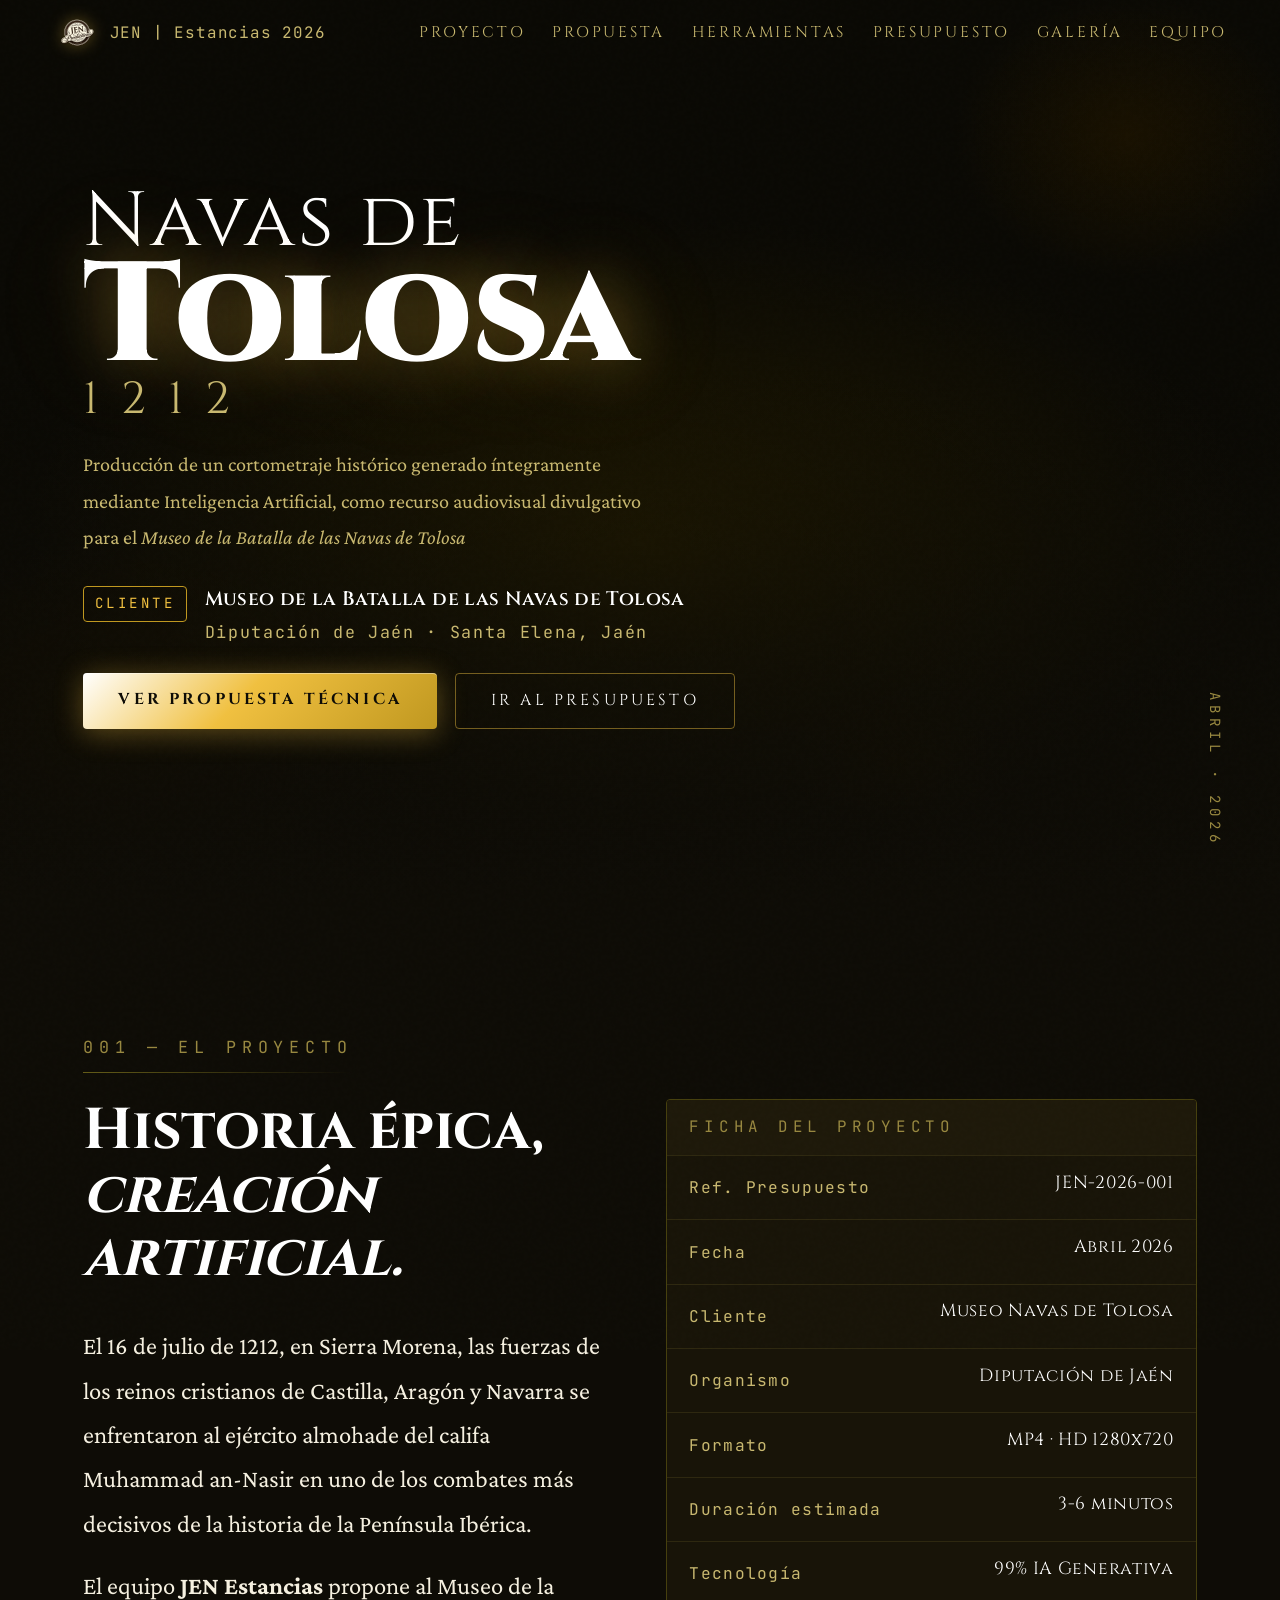
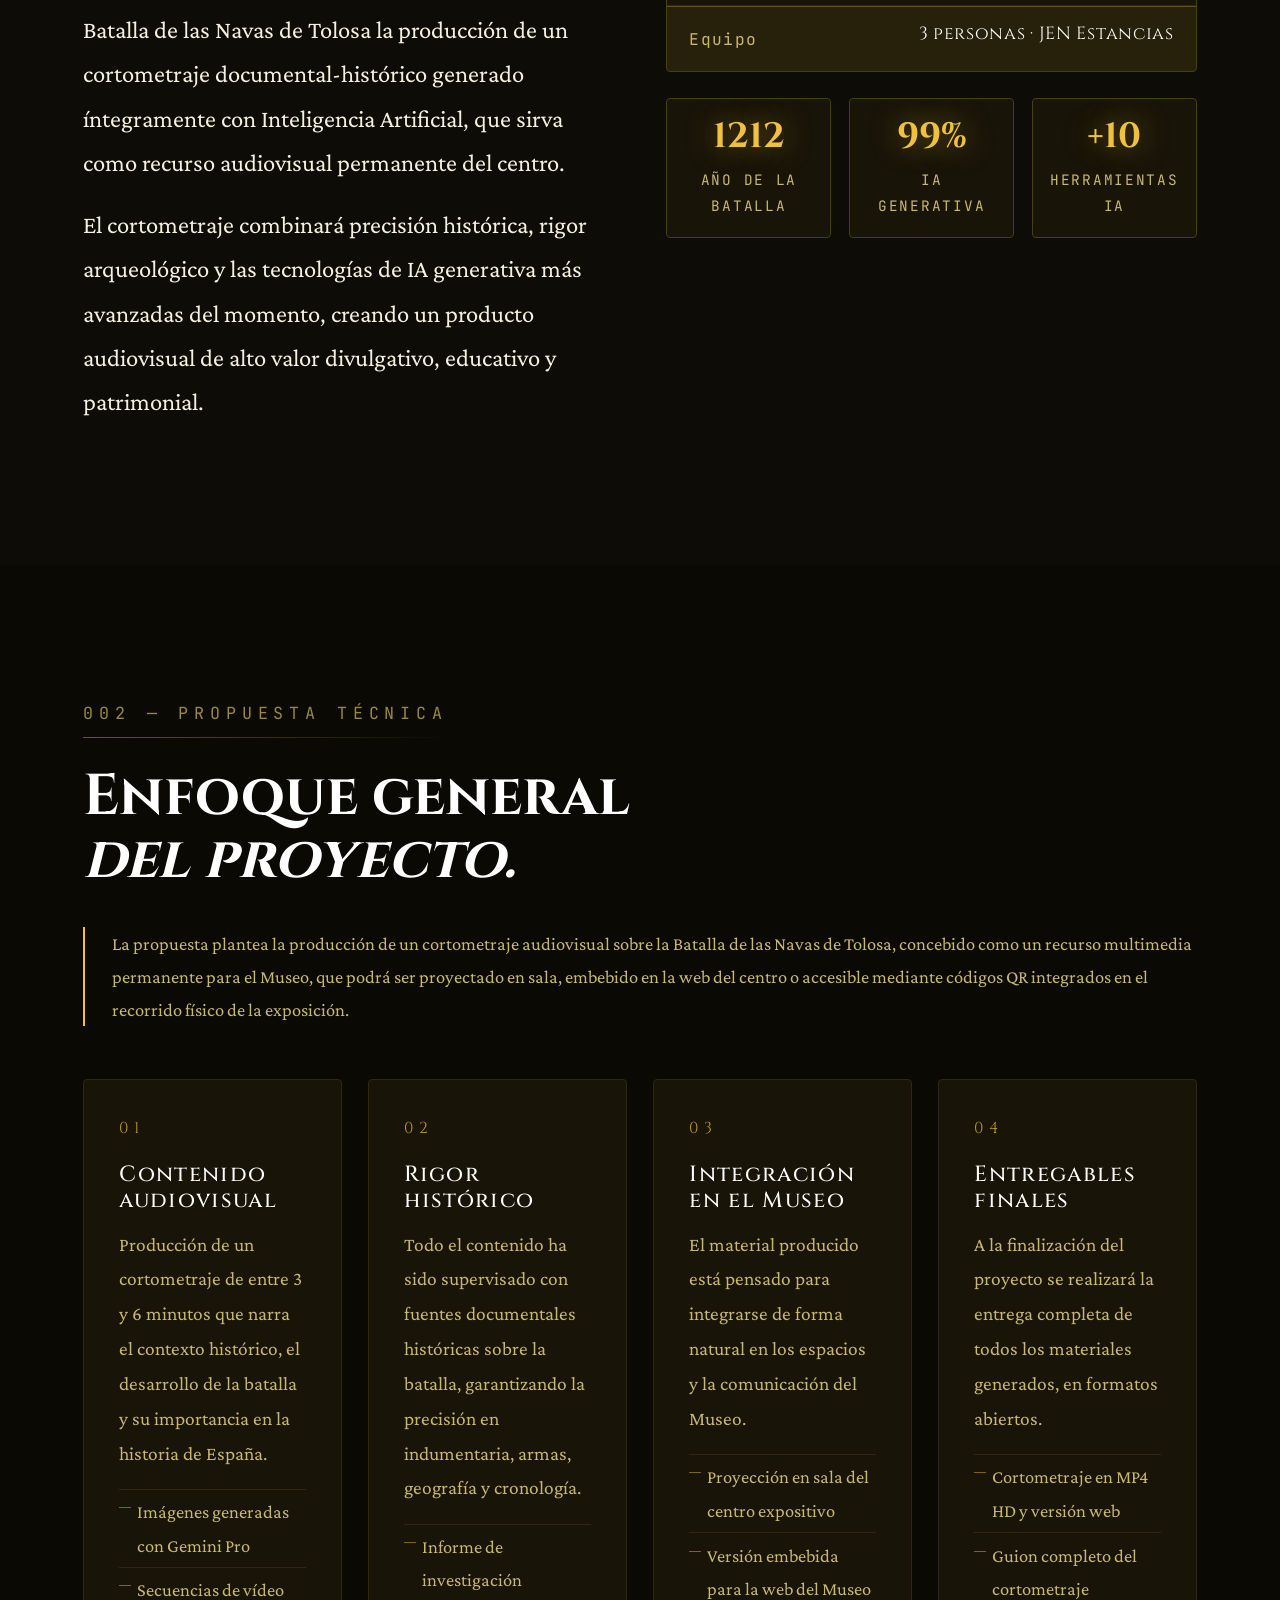
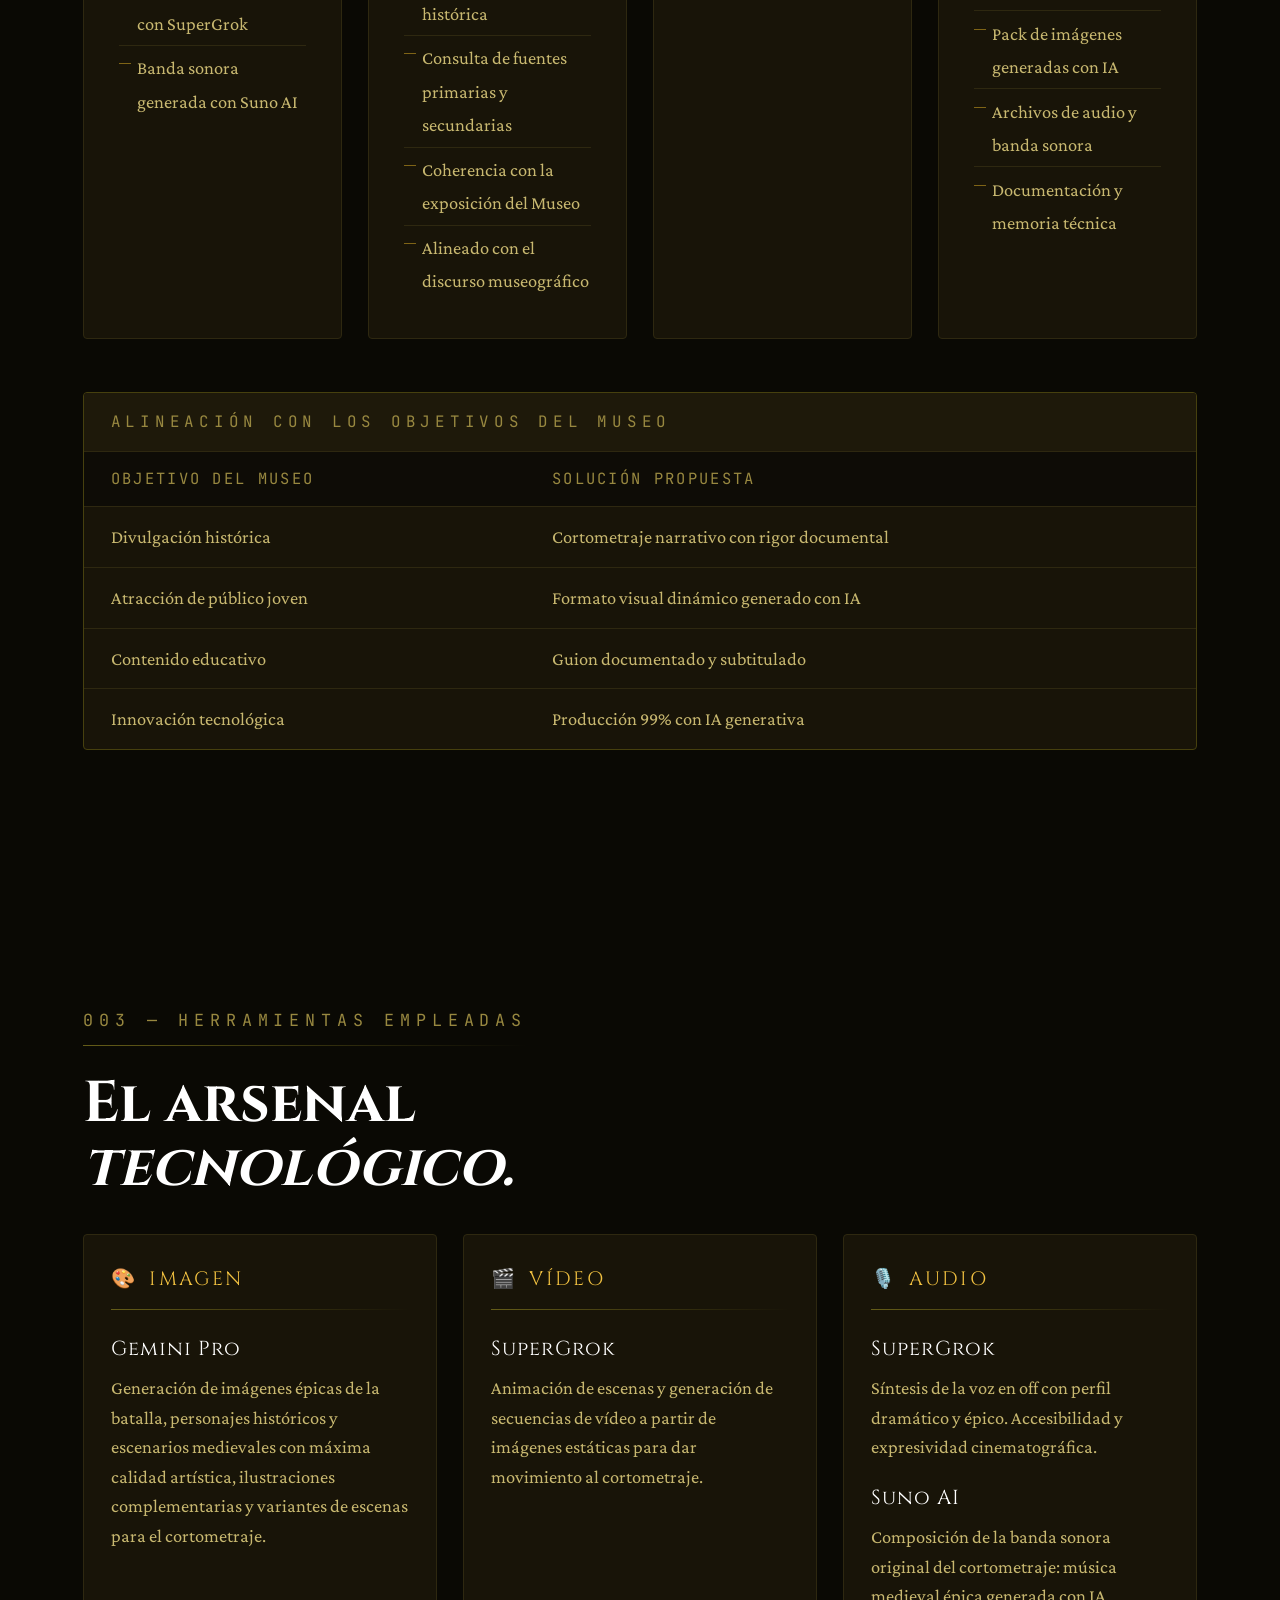
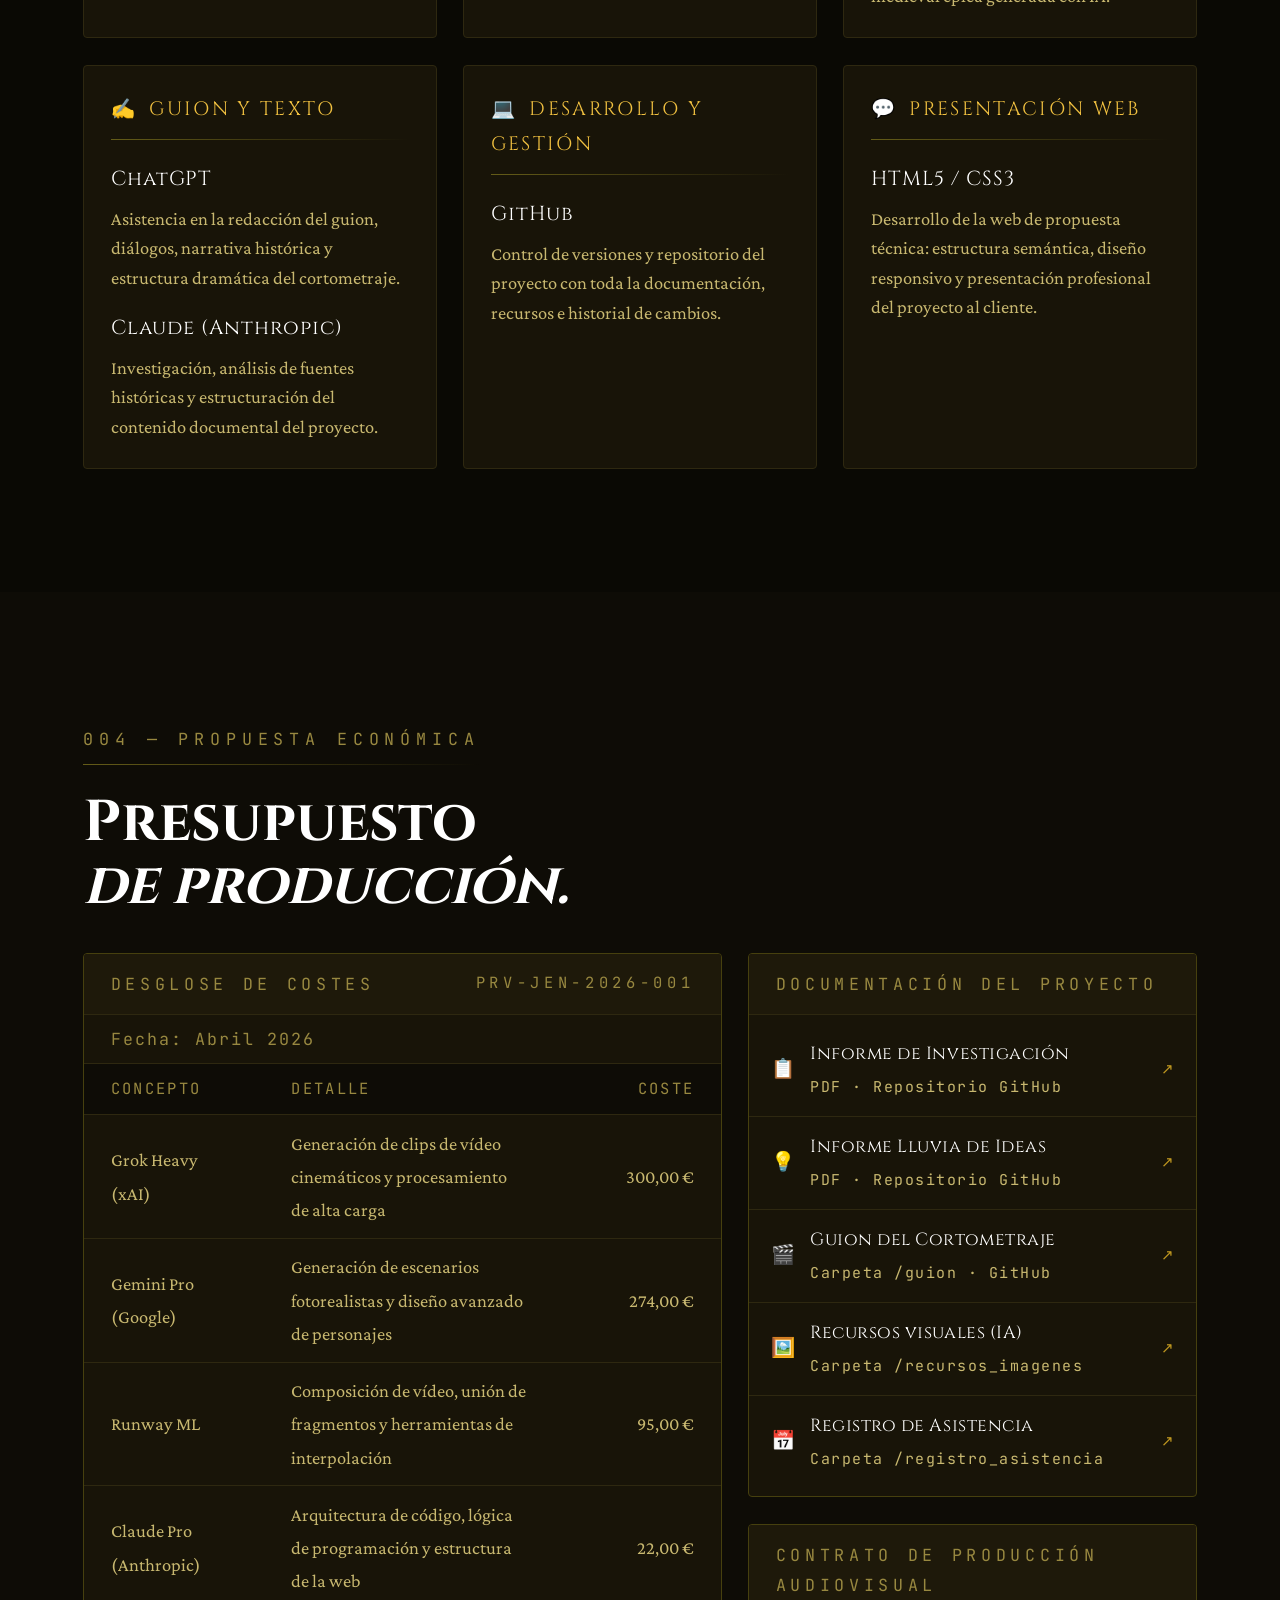
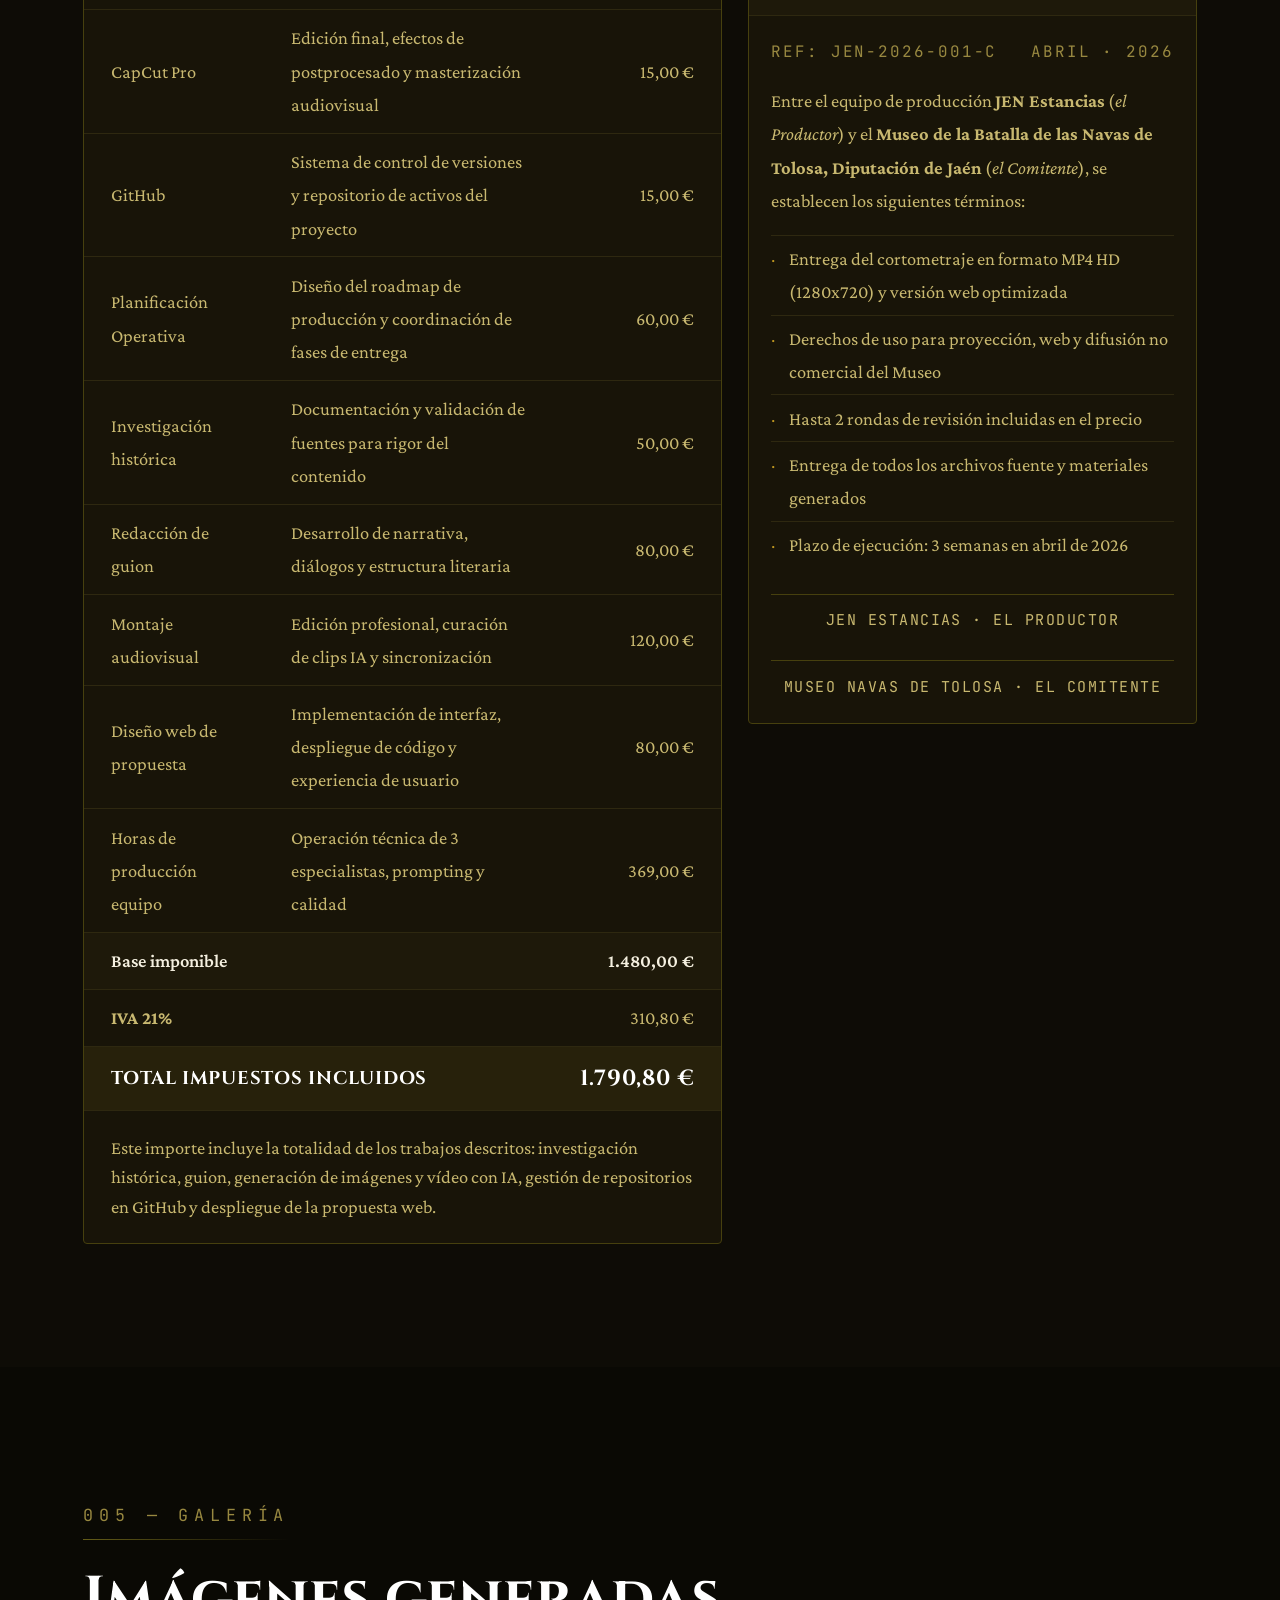
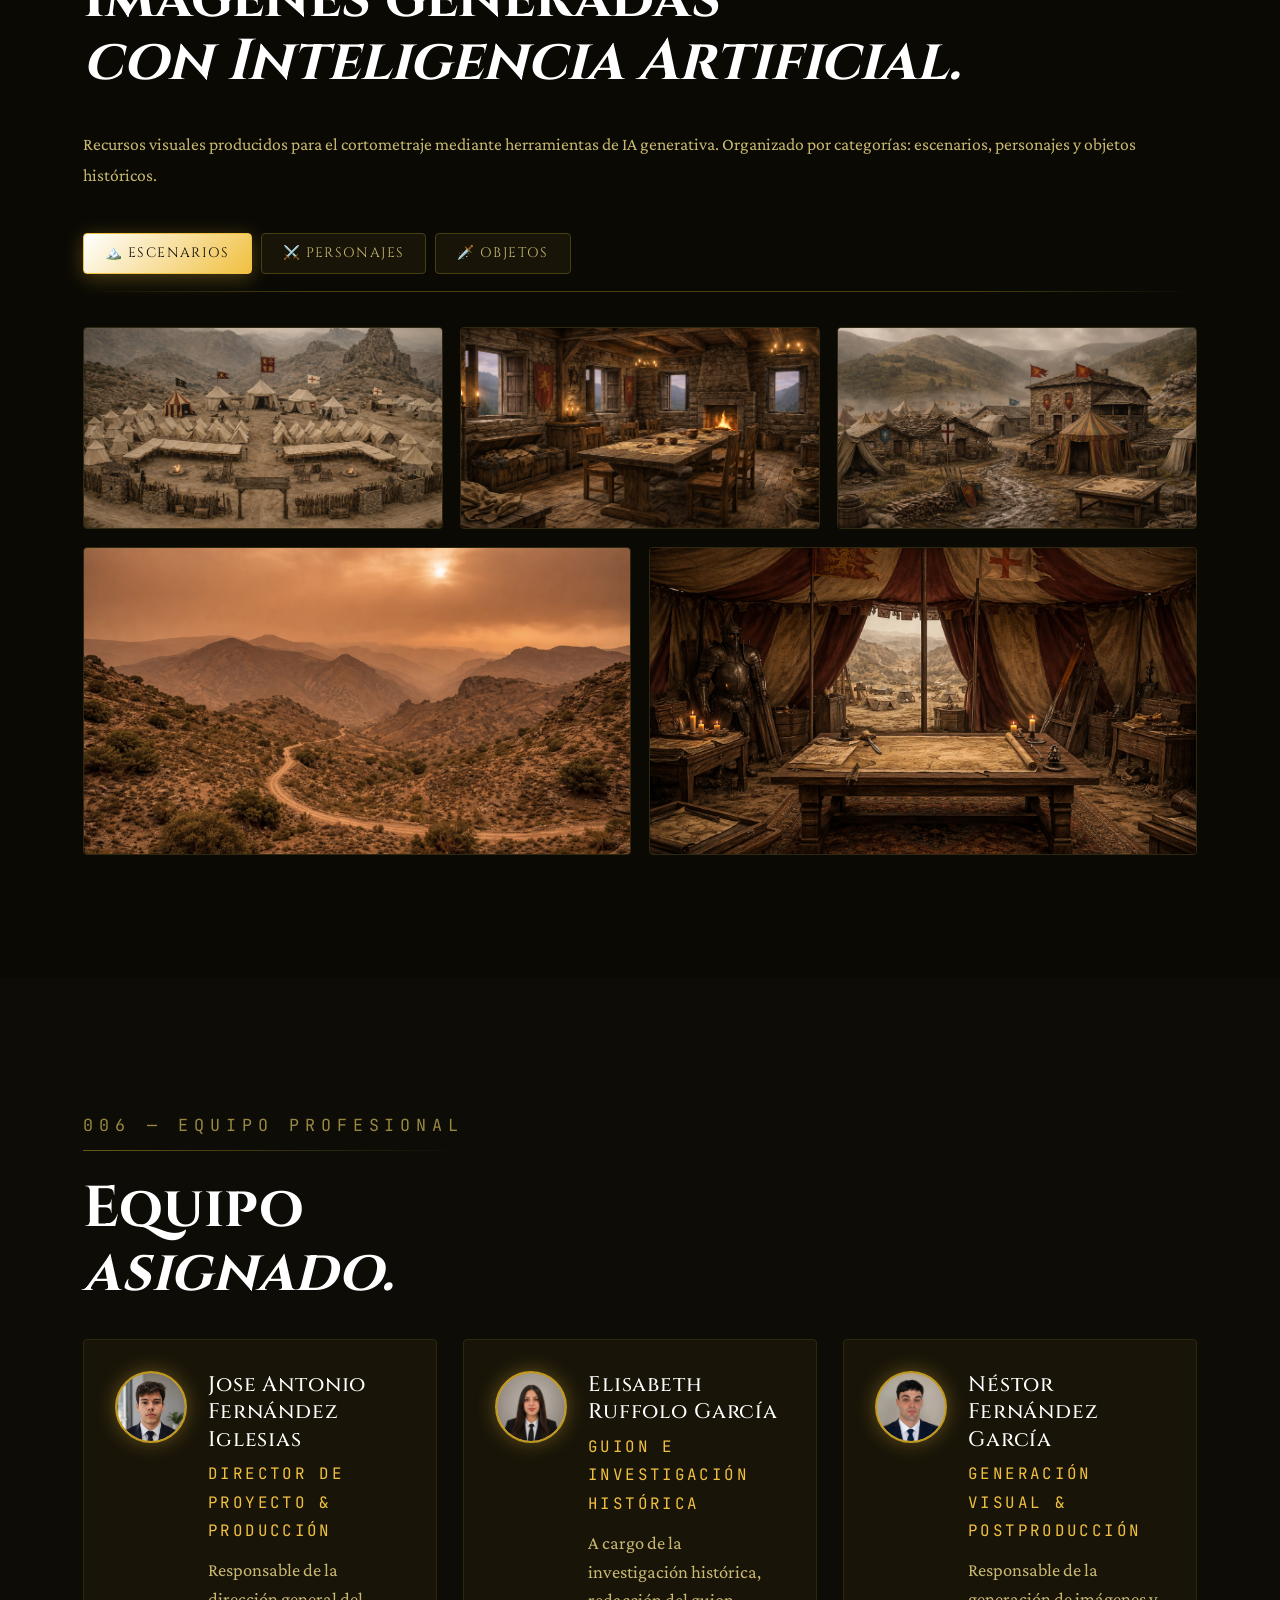
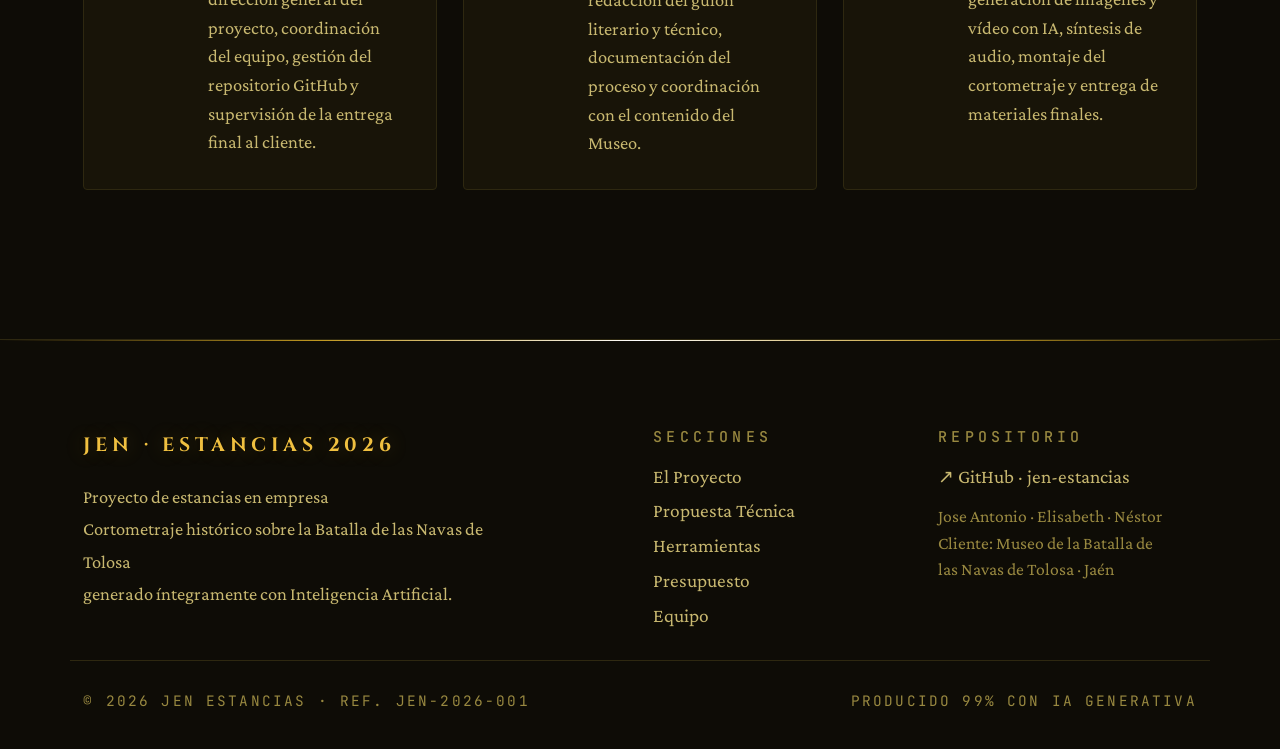
==== commit 64db1dd2: "Pagina web v1.9" ====
--- a/pagina_web/jen-estancias-web/web/index.html
+++ b/pagina_web/jen-estancias-web/web/index.html
@@ -5,6 +5,55 @@
   <meta charset="UTF-8" />
   <meta name="viewport" content="width=device-width, initial-scale=1.0" />
   <title>Propuesta Técnica · Cortometraje IA · Navas de Tolosa 1212</title>
+
+  <!-- ============ SEO BÁSICO ============ -->
+  <meta name="description" content="Propuesta técnica de JEN Productions para la producción de un cortometraje histórico generado íntegramente con Inteligencia Artificial sobre la Batalla de las Navas de Tolosa (1212). Recurso audiovisual para el Museo de la Batalla · Diputación de Jaén." />
+  <meta name="keywords" content="Navas de Tolosa, 1212, cortometraje IA, inteligencia artificial, JEN Productions, museo batalla, Diputación de Jaén, Santa Elena, reconquista, historia medieval, IA generativa, producción audiovisual" />
+  <meta name="author" content="JEN Productions — Jose Antonio Fernández, Elisabeth Ruffolo, Néstor Fernández" />
+  <meta name="robots" content="index, follow" />
+  <link rel="canonical" href="https://horseantonio84.github.io/jen-estancias/" />
+
+  <!-- ============ OPEN GRAPH (Facebook / LinkedIn) ============ -->
+  <meta property="og:type"        content="website" />
+  <meta property="og:url"         content="https://horseantonio84.github.io/jen-estancias/" />
+  <meta property="og:title"       content="Navas de Tolosa 1212 · Cortometraje IA · JEN Productions" />
+  <meta property="og:description" content="Producción de un cortometraje histórico generado íntegramente con Inteligencia Artificial sobre la Batalla de las Navas de Tolosa. Propuesta técnica para el Museo · Diputación de Jaén." />
+  <meta property="og:image"       content="https://horseantonio84.github.io/jen-estancias/recursos_imagenes/og-cover.jpg" />
+  <meta property="og:image:width"  content="1200" />
+  <meta property="og:image:height" content="630" />
+  <meta property="og:locale"      content="es_ES" />
+  <meta property="og:site_name"   content="JEN Productions" />
+
+  <!-- ============ TWITTER CARD ============ -->
+  <meta name="twitter:card"        content="summary_large_image" />
+  <meta name="twitter:title"       content="Navas de Tolosa 1212 · Cortometraje IA · JEN Productions" />
+  <meta name="twitter:description" content="Propuesta técnica: cortometraje histórico generado con IA para el Museo de la Batalla de las Navas de Tolosa · Diputación de Jaén." />
+  <meta name="twitter:image"       content="https://horseantonio84.github.io/jen-estancias/recursos_imagenes/og-cover.jpg" />
+
+  <!-- ============ DATOS ESTRUCTURADOS JSON-LD ============ -->
+  <script type="application/ld+json">
+  {
+    "@context": "https://schema.org",
+    "@type": "CreativeWork",
+    "name": "Navas de Tolosa 1212 — Cortometraje IA",
+    "description": "Cortometraje histórico generado íntegramente con Inteligencia Artificial sobre la Batalla de las Navas de Tolosa (1212). Recurso audiovisual para el Museo de la Batalla · Diputación de Jaén.",
+    "author": {
+      "@type": "Organization",
+      "name": "JEN Productions",
+      "url": "https://horseantonio84.github.io/jen-estancias/"
+    },
+    "dateCreated": "2026-04",
+    "inLanguage": "es",
+    "genre": "Historical Documentary",
+    "about": {
+      "@type": "Event",
+      "name": "Batalla de las Navas de Tolosa",
+      "startDate": "1212-07-16",
+      "location": { "@type": "Place", "name": "Sierra Morena, España" }
+    }
+  }
+  </script>
+
   <link rel="preconnect" href="https://fonts.googleapis.com" />
   <link rel="preconnect" href="https://fonts.gstatic.com" crossorigin />
   <link href="https://fonts.googleapis.com/css2?family=Cinzel:wght@400;600;700;900&family=Crimson+Pro:ital,wght@0,300;0,400;0,600;1,300;1,400&family=JetBrains+Mono:wght@400;500&display=swap" rel="stylesheet" />
@@ -24,14 +73,16 @@
   <!-- NAV -->
   <nav id="navbar" class="navbar navbar-expand-lg fixed-top" aria-label="Navegación principal">
     <div class="container-fluid px-3 px-lg-5">
-      <a class="navbar-brand d-flex align-items-center gap-2" href="#" aria-label="JEN Estancias — inicio">
-        <span class="nav-logo">JEN</span>
-        <!--
-          El separador "|" es puramente decorativo.
-          aria-hidden="true" evita que los lectores de pantalla lo anuncien.
-        -->
-        <span class="nav-sep" aria-hidden="true">|</span>
-        <span class="nav-sub">Estancias 2026</span>
+      <a class="navbar-brand d-flex align-items-center gap-2" href="#" aria-label="JEN Productions — inicio">
+        <img
+          src="recursos_imagenes\logo\logo_JEN_productions.png"
+          alt="JEN Productions"
+          class="nav-logo-img"
+          width="48"
+          height="48"
+          loading="eager"
+        />
+        <span class="nav-sub">JEN | Estancias 2026</span>
       </a>
       <button class="navbar-toggler nav-toggler-custom" type="button" data-bs-toggle="collapse"
         data-bs-target="#navMenu" aria-controls="navMenu" aria-expanded="false" aria-label="Abrir menú de navegación">
@@ -60,6 +111,22 @@
 
     <!-- HERO -->
     <header id="hero">
+      <!--
+        VIDEO DE FONDO — Optimización de rendimiento:
+        preload="none" no descarga hasta que el IntersectionObserver lo activa.
+        El JS carga y reproduce el vídeo solo cuando el hero entra en viewport.
+      -->
+      <video
+        id="hero-video"
+        class="hero-video"
+        src="Escena17Parte2.mp4"
+        preload="none"
+        muted
+        loop
+        playsinline
+        aria-hidden="true"
+        poster="recursos_imagenes/escenarios/sierraMorena.png"
+      ></video>
       <div class="hero-bg" aria-hidden="true"></div>
       <div class="hero-overlay" aria-hidden="true"></div>
       <div class="grain" aria-hidden="true"></div>
@@ -100,7 +167,7 @@
           <div class="col-12 col-lg-6">
             <h2 id="titulo-proyecto" class="section-title">Historia épica,<br /><em>creación artificial.</em></h2>
             <p>El 16 de julio de 1212, en Sierra Morena, las fuerzas de los reinos cristianos de Castilla, Aragón y
-              Navarra se enfrentaron al ejército almohade del califa Muhammad al-Nasir en uno de los combates más
+              Navarra se enfrentaron al ejército almohade del califa Muhammad an-Nasir en uno de los combates más
               decisivos de la historia de la Península Ibérica.</p>
             <p>El equipo <strong>JEN Estancias</strong> propone al Museo de la Batalla de las Navas de Tolosa la
               producción de un cortometraje documental-histórico generado íntegramente con Inteligencia Artificial, que
--- a/pagina_web/jen-estancias-web/web/css/styles.css
+++ b/pagina_web/jen-estancias-web/web/css/styles.css
@@ -1249,3 +1249,64 @@
   /* Desactivar el canvas de brasas (controlado también en JS) */
   #embers-canvas { display: none; }
 }
+
+/* ============================================
+   NAV LOGO — Imagen
+   ============================================ */
+.nav-logo-img {
+  width: 48px;
+  height: 48px;
+  object-fit: contain;
+  filter: drop-shadow(0 0 8px rgba(240,192,64,0.35));
+  transition: filter 0.3s, transform 0.3s;
+  flex-shrink: 0;
+}
+.navbar-brand:hover .nav-logo-img {
+  filter: drop-shadow(0 0 14px rgba(240,192,64,0.6));
+  transform: scale(1.06);
+}
+@media (max-width: 480px) {
+  .nav-logo-img { width: 38px; height: 38px; }
+  .nav-sub { display: none; }
+}
+
+/* ============================================
+   HERO VIDEO — fondo lazy-loaded
+   ============================================ */
+.hero-video {
+  position: absolute; inset: 0;
+  width: 100%; height: 100%;
+  object-fit: cover;
+  z-index: 0;
+  opacity: 0;
+  transition: opacity 1.2s ease;
+  pointer-events: none;
+}
+.hero-video.loaded { opacity: 1; }
+
+/* Reducir opacidad del gradient cuando hay vídeo activo */
+#hero:has(.hero-video.loaded) .hero-bg {
+  opacity: 0.55;
+}
+
+/* Reducir grano sobre el vídeo */
+#hero .grain { z-index: 1; }
+#hero .hero-bg,
+#hero .hero-overlay { z-index: 1; }
+#hero .hero-content-wrap { z-index: 2; }
+
+/* ============================================
+   CONTADOR INCREMENTAL — .stat-n
+   ============================================ */
+.stat-n {
+  display: inline-block;
+  transition: color 0.3s;
+}
+.stat-mini.counting .stat-n {
+  color: var(--c-gold-lt);
+}
+
+/* @media prefers-reduced-motion: el contador salta directo al valor final */
+@media (prefers-reduced-motion: reduce) {
+  .stat-n { transition: none; }
+}
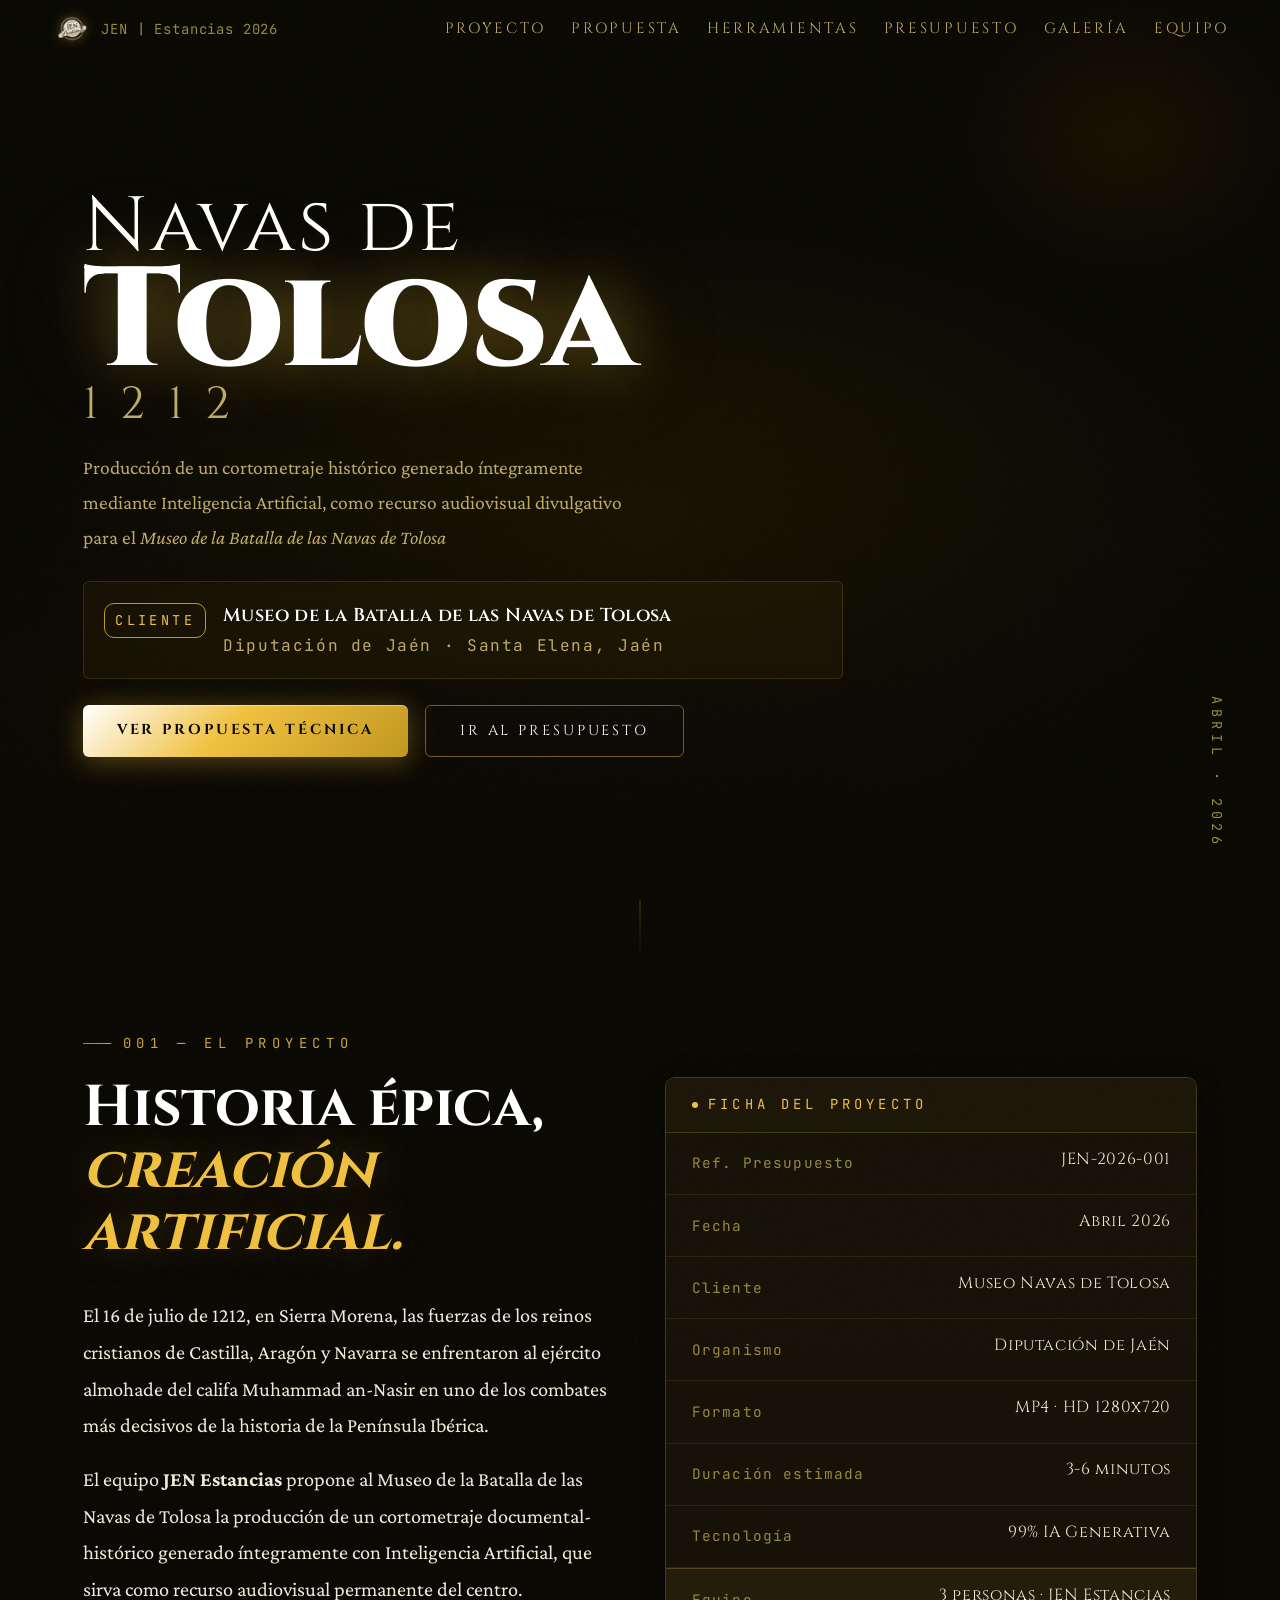
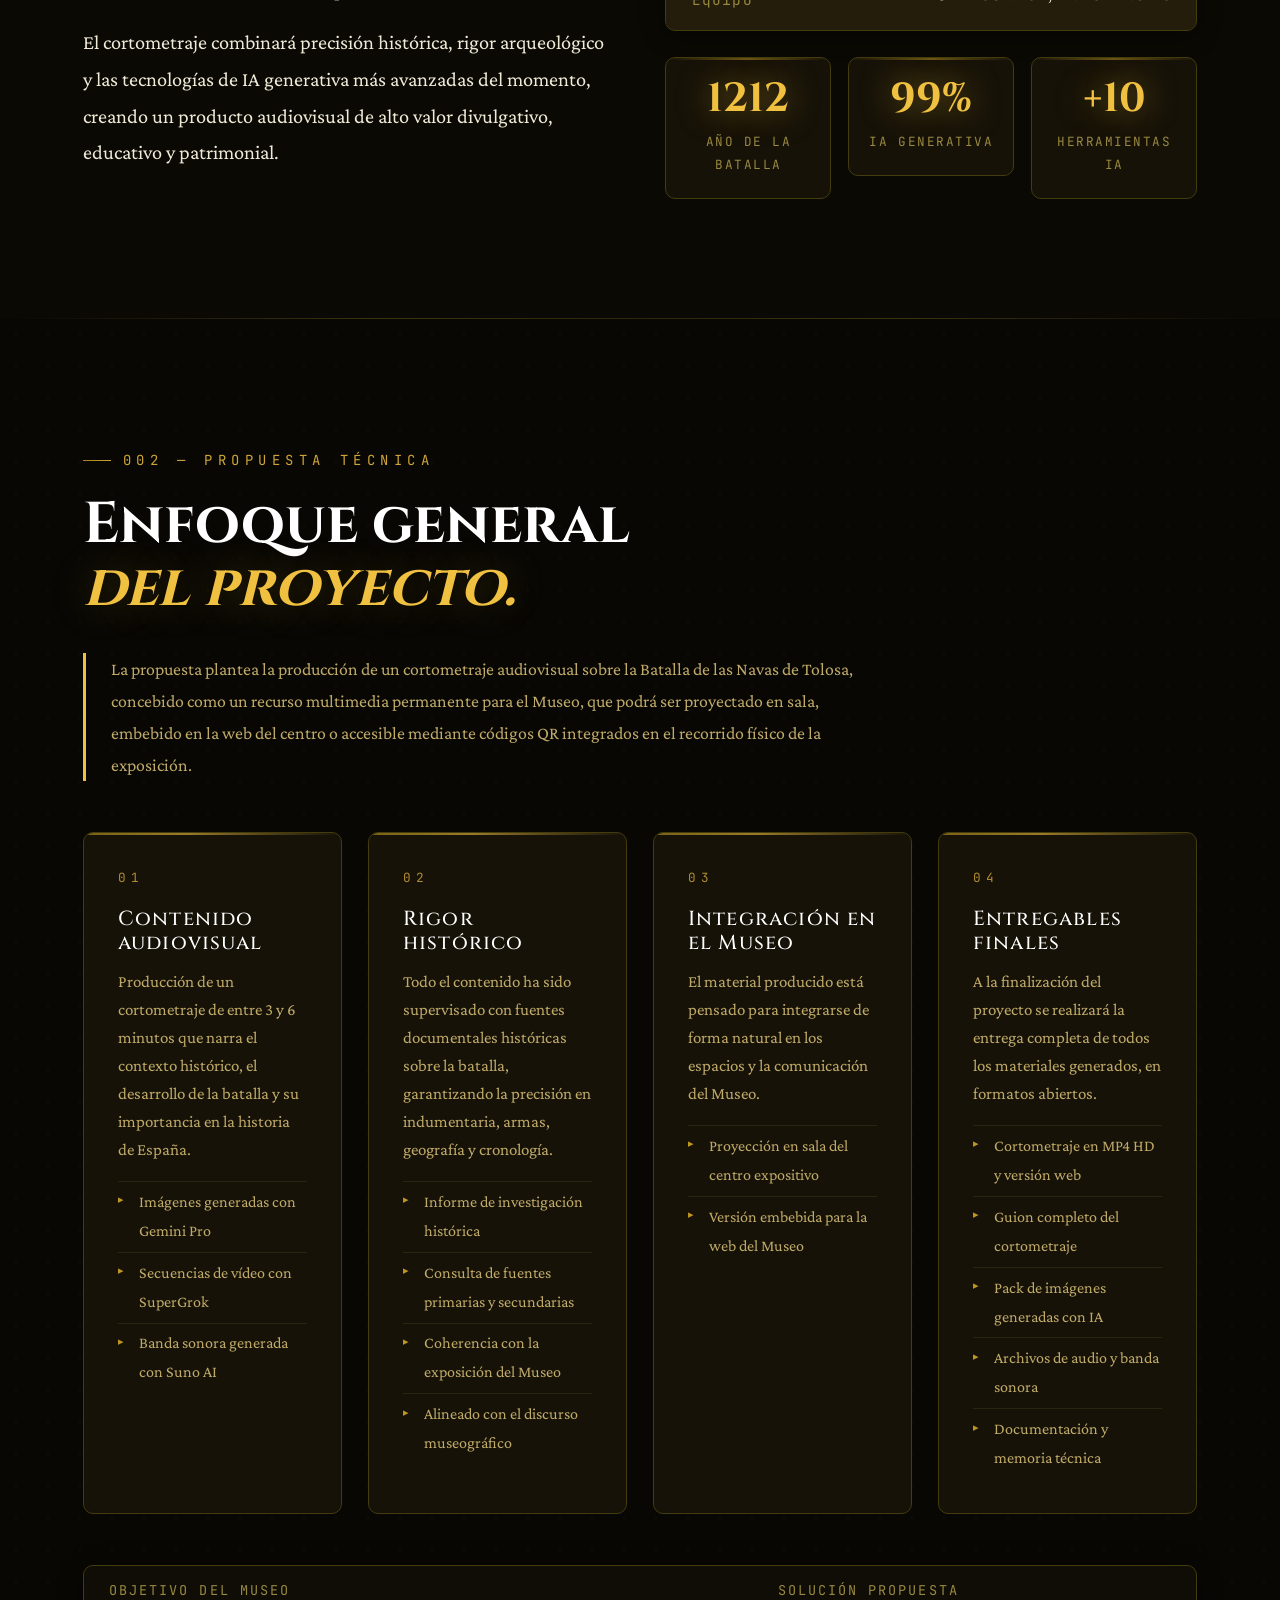
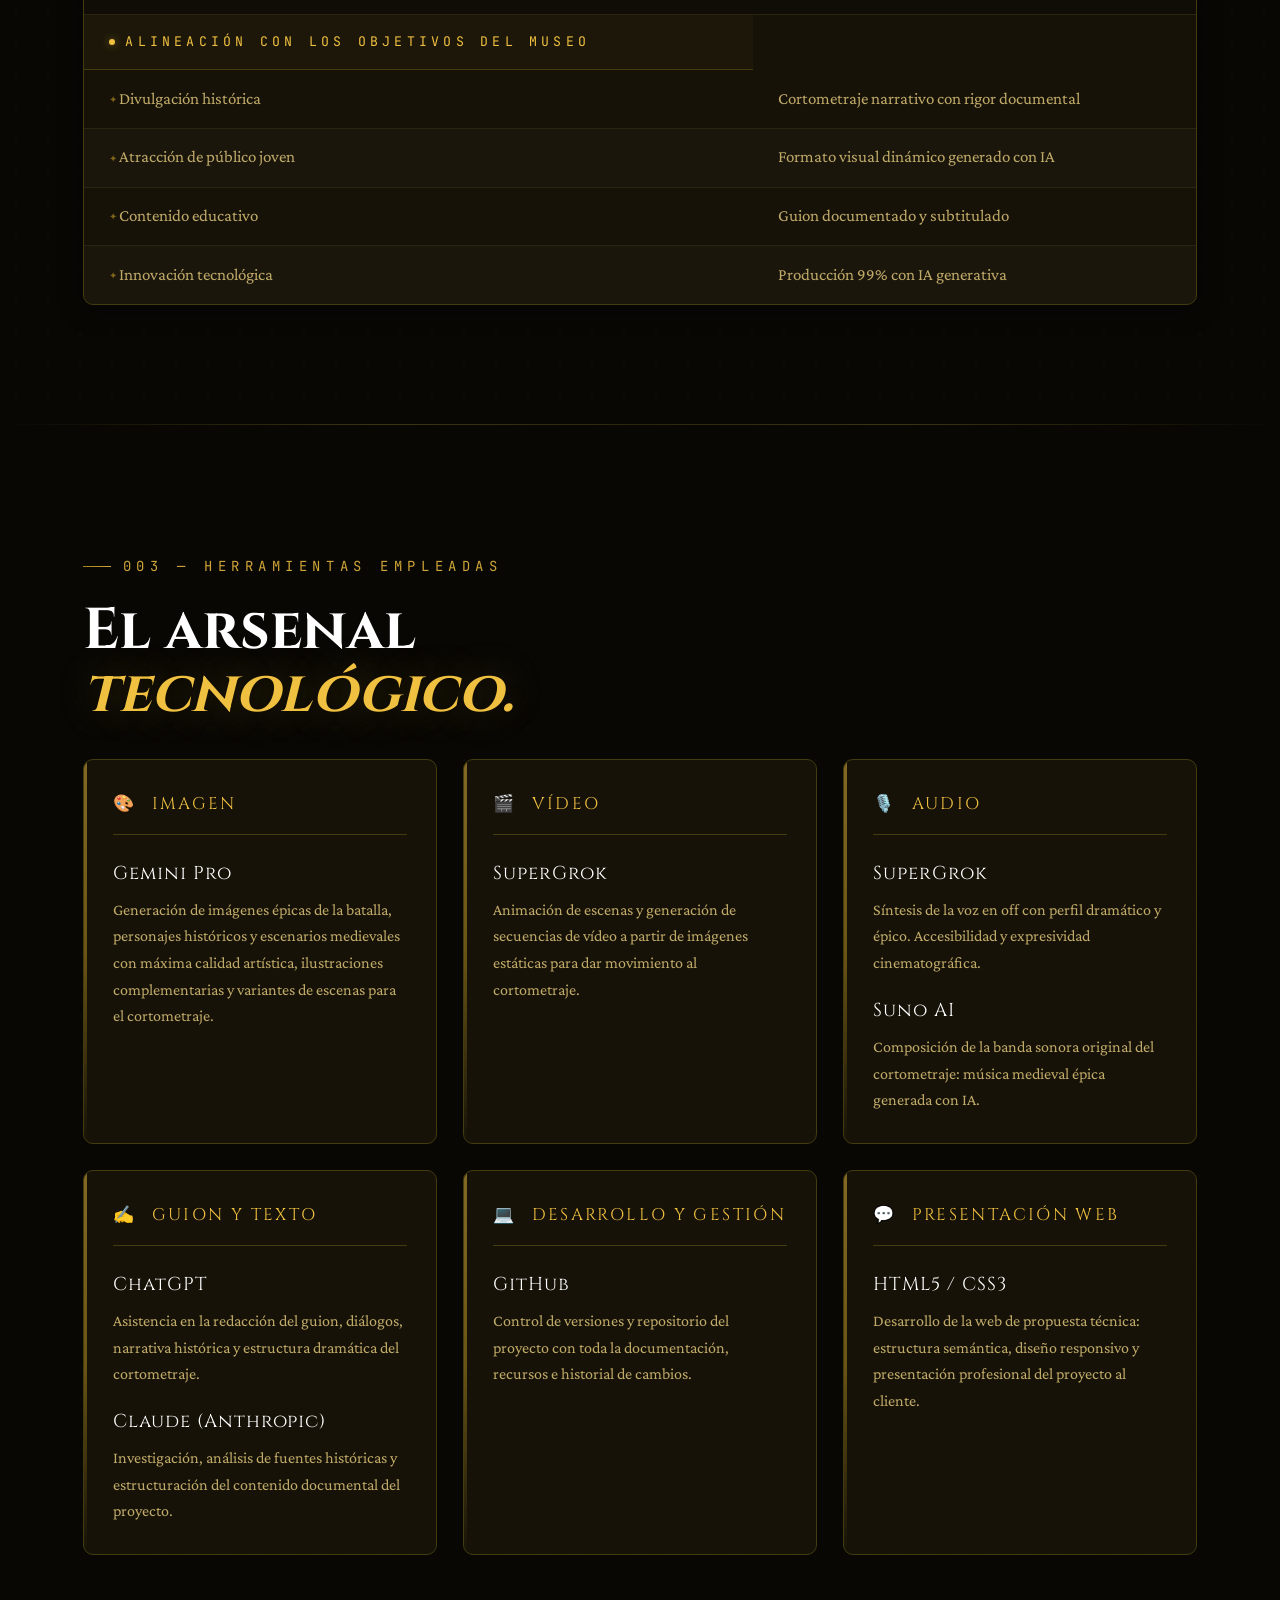
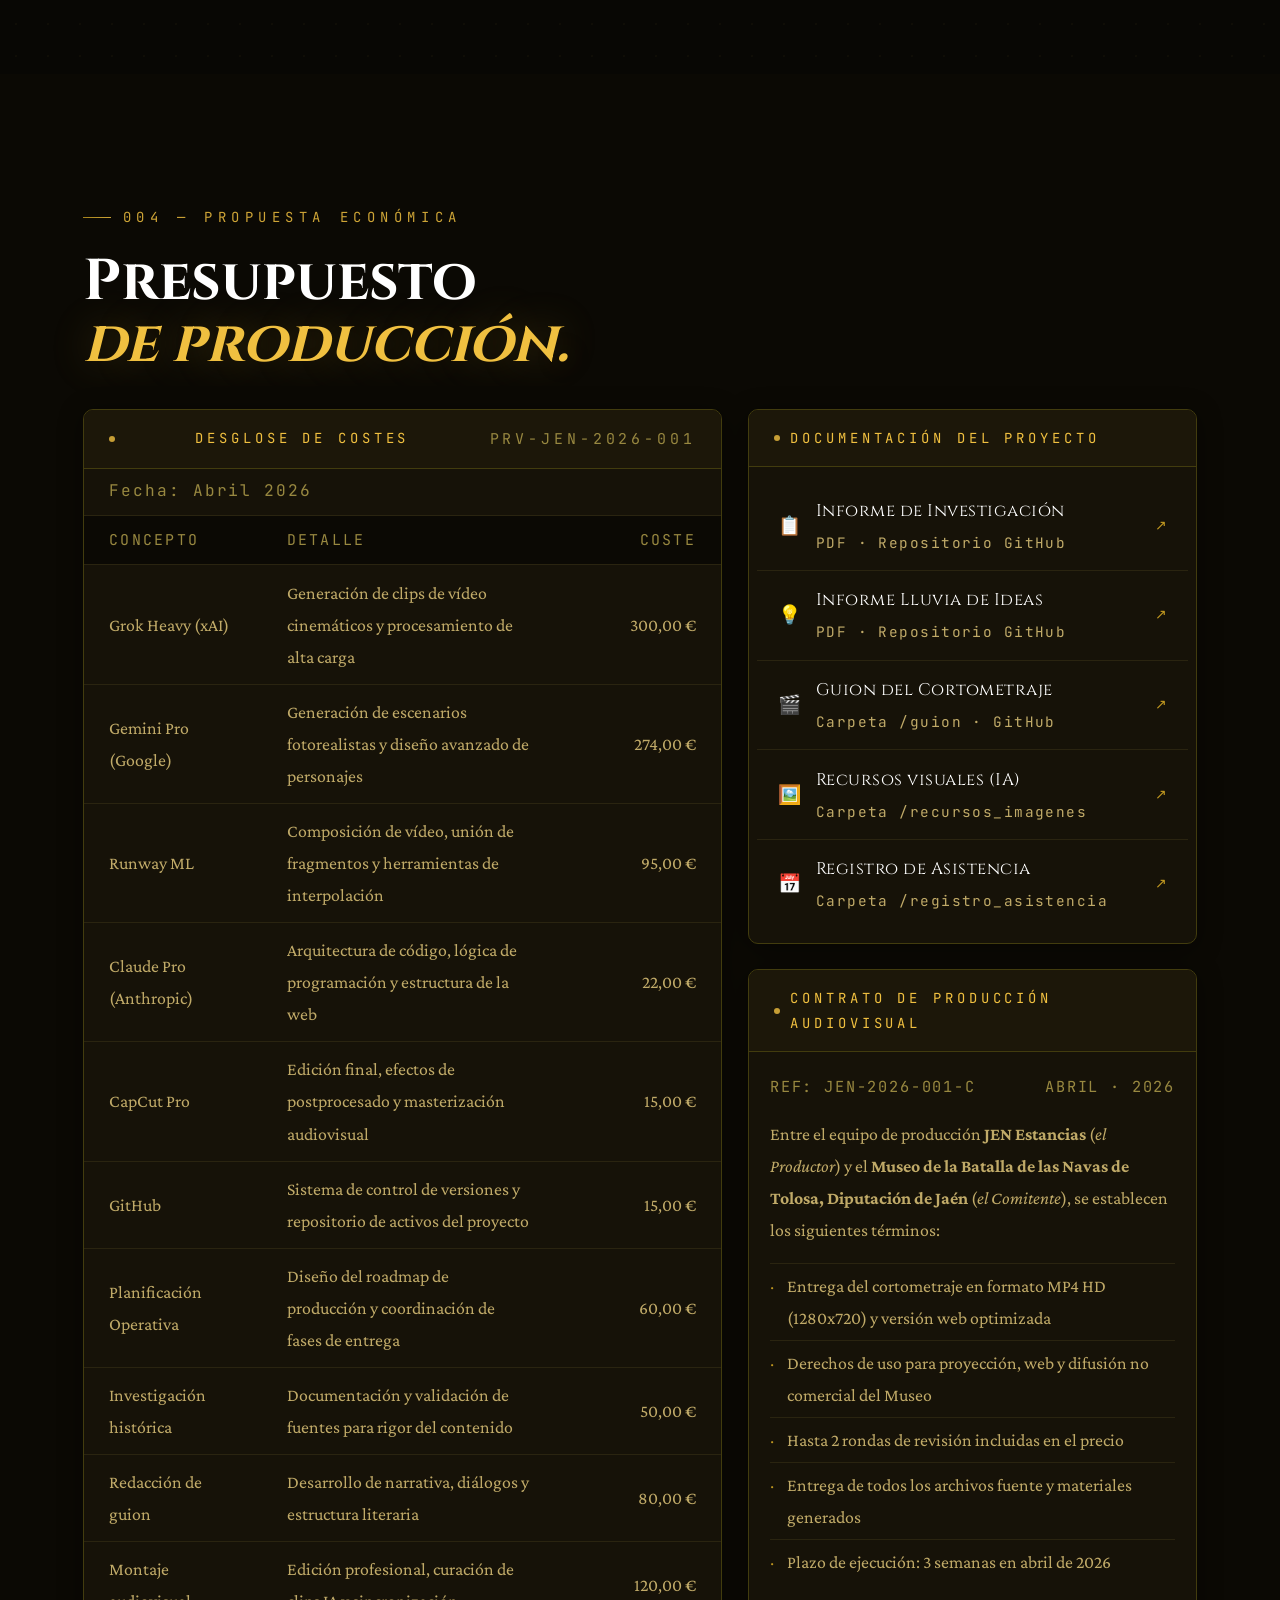
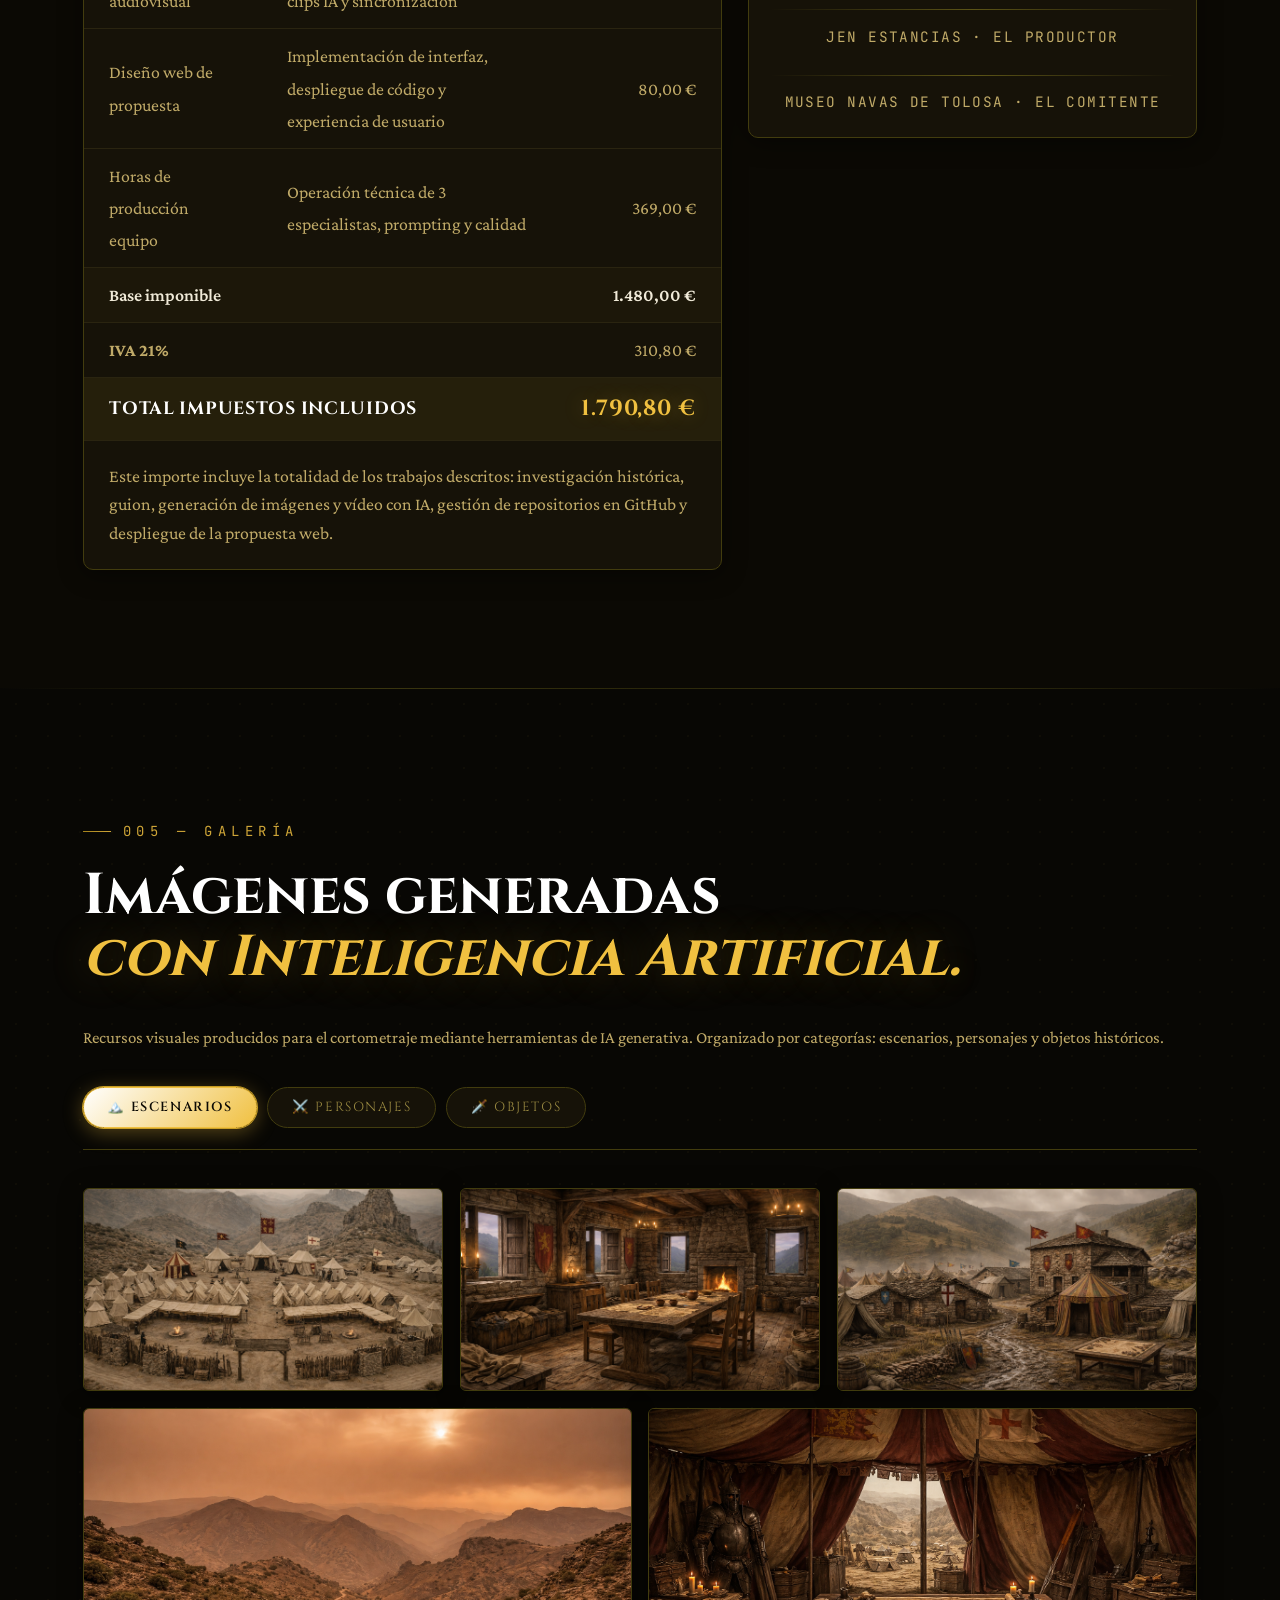
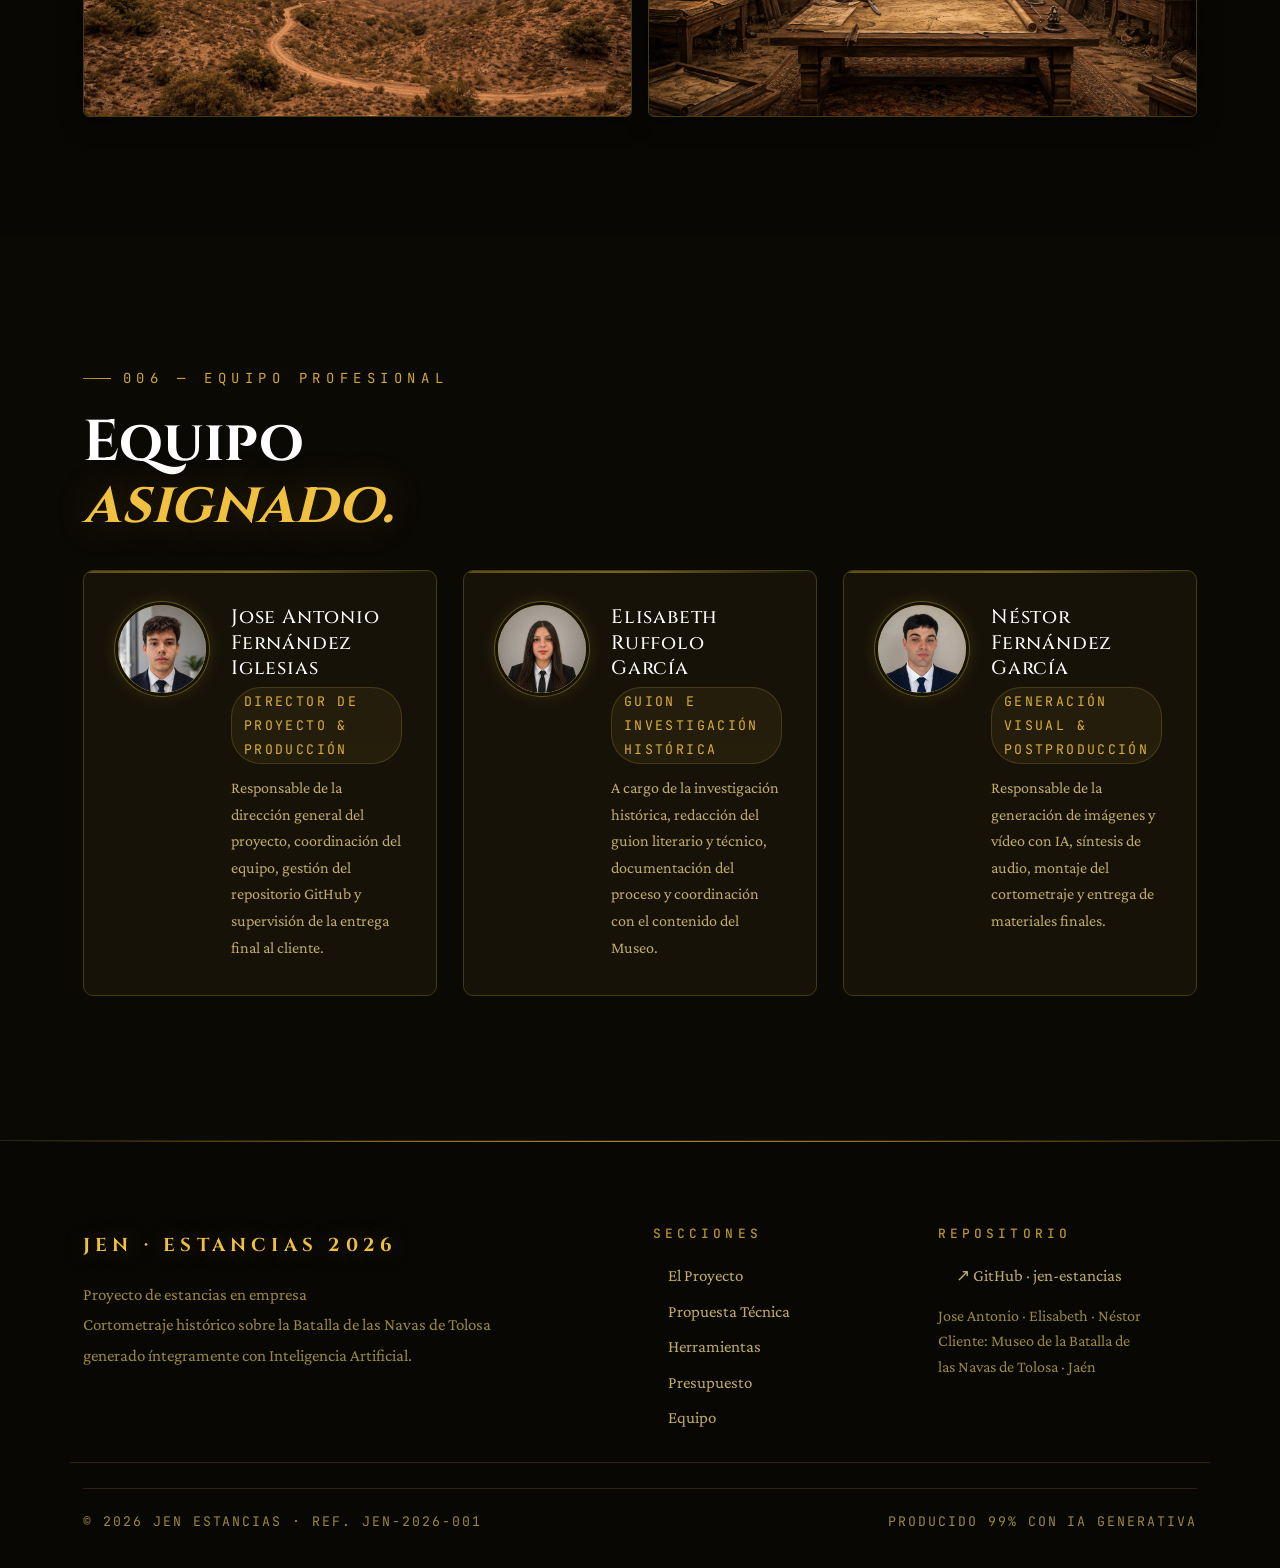
==== commit fe929cb3: "Pagina web v2.1" ====
--- a/pagina_web/jen-estancias-web/web/index.html
+++ b/pagina_web/jen-estancias-web/web/index.html
@@ -54,8 +54,17 @@
   }
   </script>
 
+  <!-- Favicon -->
+  <link rel="icon" type="image/svg+xml" href="recursos_imagenes/logo/logo_JEN_productions.png" />
+  <link rel="apple-touch-icon" href="recursos_imagenes/logo/logo_JEN_productions.png" />
+
+  <!-- Theme color para móviles -->
+  <meta name="theme-color" content="#0e0c06" />
+
   <link rel="preconnect" href="https://fonts.googleapis.com" />
   <link rel="preconnect" href="https://fonts.gstatic.com" crossorigin />
+  <!-- Preload fuente crítica del hero -->
+  <link rel="preload" as="style" href="https://fonts.googleapis.com/css2?family=Cinzel:wght@400;600;700;900&family=Crimson+Pro:ital,wght@0,300;0,400;0,600;1,300;1,400&family=JetBrains+Mono:wght@400;500&display=swap" />
   <link href="https://fonts.googleapis.com/css2?family=Cinzel:wght@400;600;700;900&family=Crimson+Pro:ital,wght@0,300;0,400;0,600;1,300;1,400&family=JetBrains+Mono:wght@400;500&display=swap" rel="stylesheet" />
   <link href="https://cdn.jsdelivr.net/npm/bootstrap@5.3.3/dist/css/bootstrap.min.css" rel="stylesheet" />
   <link rel="stylesheet" href="css/styles.css" />
@@ -75,7 +84,7 @@
     <div class="container-fluid px-3 px-lg-5">
       <a class="navbar-brand d-flex align-items-center gap-2" href="#" aria-label="JEN Productions — inicio">
         <img
-          src="recursos_imagenes\logo\logo_JEN_productions.png"
+          src="recursos_imagenes/logo/logo_JEN_productions.png"
           alt="JEN Productions"
           class="nav-logo-img"
           width="48"
@@ -119,7 +128,7 @@
       <video
         id="hero-video"
         class="hero-video"
-        src="Escena17Parte2.mp4"
+        src="recursos_imagenes/videos/Escena17Parte2.mp4"
         preload="none"
         muted
         loop
@@ -127,6 +136,7 @@
         aria-hidden="true"
         poster="recursos_imagenes/escenarios/sierraMorena.png"
       ></video>
+      <canvas id="embers-canvas" aria-hidden="true" style="position:absolute;inset:0;width:100%;height:100%;pointer-events:none;z-index:1;"></canvas>
       <div class="hero-bg" aria-hidden="true"></div>
       <div class="hero-overlay" aria-hidden="true"></div>
       <div class="grain" aria-hidden="true"></div>
@@ -689,7 +699,7 @@
           <p class="footer-brand-text">Proyecto de estancias en empresa<br />Cortometraje histórico sobre la Batalla de las Navas de Tolosa<br />generado íntegramente con Inteligencia Artificial.</p>
         </div>
         <div class="col-6 col-lg-3 offset-lg-1">
-          <h2 class="footer-heading">Secciones</h2>
+          <h3 class="footer-heading">Secciones</h3>
           <nav aria-label="Mapa del sitio">
             <a href="#proyecto" class="footer-link">El Proyecto</a>
             <a href="#propuesta" class="footer-link">Propuesta Técnica</a>
@@ -699,7 +709,7 @@
           </nav>
         </div>
         <div class="col-6 col-lg-3">
-          <h2 class="footer-heading">Repositorio</h2>
+          <h3 class="footer-heading">Repositorio</h3>
           <a href="https://github.com/horseantonio84/jen-estancias" target="_blank" rel="noopener noreferrer" class="footer-link d-block mb-2">
             ↗ GitHub · jen-estancias
             <span class="visually-hidden">(se abre en nueva pestaña)</span>
@@ -733,6 +743,10 @@
 
   <script src="https://cdn.jsdelivr.net/npm/bootstrap@5.3.3/dist/js/bootstrap.bundle.min.js"></script>
   <script src="js/main.js"></script>
+  <noscript>
+    <style>.noscript-warn{position:fixed;bottom:0;left:0;right:0;background:#1e190a;border-top:1px solid #f0c040;color:#f5f0e0;padding:.75rem 1.5rem;font-size:.95rem;text-align:center;z-index:99999;}</style>
+    <div class="noscript-warn">⚠️ Esta página requiere JavaScript para mostrar la galería de personajes y otras funcionalidades interactivas.</div>
+  </noscript>
 </body>
 
 </html>
--- a/pagina_web/jen-estancias-web/web/css/styles.css
+++ b/pagina_web/jen-estancias-web/web/css/styles.css
@@ -6,27 +6,23 @@
 *, *::before, *::after { box-sizing: border-box; }
 
 :root {
-  --c-bg:        #0e0c06;
-  --c-bg2:       #0a0904;
-  --c-surface:   #181408;
-  --c-surface2:  #1e190a;
-  --c-border:    #2e2810;
-  --c-border2:   #46400e;
-  --c-border3:   #645c18;
+  --c-bg:        #0b0904;
+  --c-bg2:       #080704;
+  --c-surface:   #161208;
+  --c-surface2:  #1c1709;
+  --c-surface3:  #221e0c;
+  --c-border:    #2a2410;
+  --c-border2:   #423c0e;
+  --c-border3:   #5c5416;
   --c-gold:      #f0c040;
   --c-gold-lt:   #ffffff;
   --c-gold-dk:   #c09820;
-  --c-gold-glow: rgba(240,192,64,0.16);
+  --c-gold-glow: rgba(240,192,64,0.18);
   --c-ember:     #f8f0d0;
   --c-ember-dk:  #c8b870;
   --c-red:       #2a2400;
-  --c-text:      #f5f0e0;
-  --c-muted:     #c8b870;
-  /*
-    --c-muted2 original (#7a6e38) tenía ratio ~3.97:1 sobre --c-bg,
-    insuficiente para texto normal (WCAG AA requiere 4.5:1).
-    Nuevo valor (#988840): ratio ~6.2:1 — supera WCAG AA y mantiene la paleta dorada.
-  */
+  --c-text:      #f0ead8;
+  --c-muted:     #c0aa68;
   --c-muted2:    #988840;
   --c-white:     #ffffff;
   --f-display:   'Cinzel', Georgia, serif;
@@ -34,19 +30,23 @@
   --f-mono:      'JetBrains Mono', monospace;
   --ease:        cubic-bezier(0.25, 0.46, 0.45, 0.94);
   --ease-out:    cubic-bezier(0.16, 1, 0.3, 1);
-  --r:           4px;
-  /* Radio del anillo de foco: consistente en toda la página */
+  --r:           10px;
+  --r-sm:        6px;
   --focus-ring:  2px solid var(--c-gold);
   --focus-offset: 3px;
-}
-
-html { scroll-behavior: smooth; font-size: 110%; }
+  --shadow-card: 0 4px 24px rgba(0,0,0,0.45);
+  --shadow-hover: 0 16px 48px rgba(0,0,0,0.6), 0 0 0 1px var(--c-border3);
+  --gold-glow-sm: 0 0 20px rgba(240,192,64,0.2);
+  --gold-glow-md: 0 0 40px rgba(240,192,64,0.3);
+}
+
+html { scroll-behavior: smooth; font-size: 106%; }
 
 body {
   background: var(--c-bg);
   color: var(--c-text);
   font-family: var(--f-body);
-  font-size: 1.4rem;
+  font-size: 1.2rem;
   line-height: 1.8;
   overflow-x: hidden;
 }
@@ -215,10 +215,10 @@
 .nav-link-custom:hover::after { width: 100%; }
 
 /* Enlace activo (gestionado por JS con aria-current) */
-.nav-link-custom[aria-current="true"] {
+.nav-link-custom[aria-current="page"] {
   color: var(--c-gold-lt);
 }
-.nav-link-custom[aria-current="true"]::after { width: 100%; }
+.nav-link-custom[aria-current="page"]::after { width: 100%; }
 
 @media (max-width: 991px) {
   .navbar-collapse {
@@ -391,18 +391,32 @@
 .section { padding: 7rem 0; position: relative; }
 .section-dark { background: var(--c-bg2); }
 
+/* Separador superior decorativo en secciones alternas */
+.section-dark::before {
+  content: '';
+  position: absolute; top: 0; left: 0; right: 0; height: 1px;
+  background: linear-gradient(to right, transparent 0%, var(--c-border3) 30%, var(--c-border2) 50%, var(--c-border3) 70%, transparent 100%);
+  opacity: 0.6;
+}
+
 .section-label {
   font-family: var(--f-mono);
-  font-size: 0.95rem; letter-spacing: 0.35em;
+  font-size: 0.82rem; letter-spacing: 0.4em;
   text-transform: uppercase;
-  color: var(--c-muted2);
-  margin-bottom: 1.5rem;
+  color: var(--c-gold);
+  margin-bottom: 1.25rem;
+  display: inline-flex;
+  align-items: center;
+  gap: 0.7rem;
+  opacity: 0.85;
+}
+
+.section-label::before {
+  content: '';
   display: inline-block;
-  padding-bottom: 0.6rem;
-  background-image: linear-gradient(to right, var(--c-border3), transparent);
-  background-size: 100% 1px;
-  background-position: bottom;
-  background-repeat: no-repeat;
+  width: 28px; height: 1px;
+  background: linear-gradient(to right, var(--c-gold-dk), var(--c-gold));
+  flex-shrink: 0;
 }
 
 .section-title {
@@ -410,16 +424,18 @@
   font-size: clamp(2rem, 4.5vw, 3.5rem);
   font-weight: 700;
   color: var(--c-white);
-  line-height: 1.1;
+  line-height: 1.08;
   margin-bottom: 2rem;
 }
 
+/* EM en dorado — crea jerarquía visual real */
 .section-title em {
-  color: var(--c-white);
+  color: var(--c-gold);
   font-style: italic;
-}
-
-.section-desc { color: var(--c-muted); font-size: 1rem; margin-bottom: 2rem; }
+  text-shadow: 0 0 40px rgba(240,192,64,0.25);
+}
+
+.section-desc { color: var(--c-muted); font-size: 1rem; margin-bottom: 2rem; line-height: 1.7; }
 
 /* ============================================
    001 — PROYECTO
@@ -429,26 +445,27 @@
   border: 1px solid var(--c-border2);
   border-radius: var(--r);
   overflow: hidden;
+  box-shadow: var(--shadow-card);
 }
 
 .info-card-header {
   font-family: var(--f-mono);
-  font-size: 0.9rem; letter-spacing: 0.3em;
+  font-size: 0.82rem; letter-spacing: 0.3em;
   text-transform: uppercase;
-  color: var(--c-muted2);
+  color: var(--c-gold);
   background: var(--c-surface2);
-  padding: 0.75rem 1.25rem;
-  border-bottom: 1px solid var(--c-border);
-}
-
-/*
-  <dl> semántico para la ficha del proyecto.
-  El wrapper <div> dentro de <dl> es HTML válido (permite agrupar dt+dd).
-*/
-.info-dl {
-  margin: 0;
-  padding: 0;
-}
+  padding: 0.85rem 1.5rem;
+  border-bottom: 1px solid var(--c-border2);
+  display: flex; align-items: center; gap: 0.6rem;
+}
+.info-card-header::before {
+  content: '';
+  display: inline-block; width: 6px; height: 6px;
+  background: var(--c-gold); border-radius: 50%;
+  flex-shrink: 0;
+}
+
+.info-dl { margin: 0; padding: 0; }
 
 .info-row {
   display: flex;
@@ -456,32 +473,30 @@
   align-items: center;
   flex-wrap: wrap;
   gap: 0.5rem;
-  padding: 0.65rem 1.25rem;
+  padding: 0.7rem 1.5rem;
   border-bottom: 1px solid var(--c-border);
+  transition: background 0.2s;
 }
 .info-row:last-child { border-bottom: none; }
+.info-row:hover { background: rgba(240,192,64,0.03); }
 
 .info-row--highlight {
-  background: rgba(240,192,64,0.07);
-  border-top: 1px solid rgba(240,192,64,0.3);
-}
-
-/* dt: término / clave */
+  background: rgba(240,192,64,0.06);
+  border-top: 1px solid rgba(240,192,64,0.25);
+}
+
 .info-key {
   font-family: var(--f-mono);
-  font-size: 0.92rem; letter-spacing: 0.08em;
-  color: var(--c-muted);
-  /* Reset de estilos de <dt> */
+  font-size: 0.85rem; letter-spacing: 0.08em;
+  color: var(--c-muted2);
   font-weight: normal;
 }
 
-/* dd: valor */
 .info-val {
   font-family: var(--f-display);
-  font-size: 1rem; letter-spacing: 0.04em;
-  color: var(--c-white);
+  font-size: 0.95rem; letter-spacing: 0.04em;
+  color: var(--c-text);
   text-align: right;
-  /* Reset de margen de <dd> */
   margin-inline-start: 0;
 }
 
@@ -489,38 +504,40 @@
   background: var(--c-surface);
   border: 1px solid var(--c-border2);
   border-radius: var(--r);
-  padding: 1rem 0.75rem;
+  padding: 1.25rem 0.75rem;
   text-align: center;
-  transition: border-color 0.3s;
+  transition: border-color 0.3s, box-shadow 0.3s, transform 0.3s;
   position: relative;
   overflow: hidden;
 }
-.stat-mini:hover { border-color: var(--c-gold-dk); }
-
 .stat-mini::before {
   content: '';
-  position: absolute; top: 0; left: 0; right: 0; height: 1px;
-  background: linear-gradient(90deg, transparent, rgba(255,255,255,0.25), transparent);
-  opacity: 0; transition: opacity 0.4s;
-}
-.stat-mini:hover::before { opacity: 1; }
+  position: absolute; top: 0; left: 0; right: 0; height: 2px;
+  background: linear-gradient(90deg, transparent, var(--c-gold-dk), transparent);
+  opacity: 0.5;
+}
+.stat-mini:hover {
+  border-color: var(--c-border3);
+  box-shadow: var(--gold-glow-sm);
+  transform: translateY(-2px);
+}
 
 .stat-n {
   font-family: var(--f-display);
-  font-size: clamp(1.4rem, 3vw, 2rem);
+  font-size: clamp(1.6rem, 3.5vw, 2.4rem);
   font-weight: 700;
   color: var(--c-gold);
-  text-shadow: 0 0 28px rgba(240,192,64,0.5);
+  text-shadow: 0 0 32px rgba(240,192,64,0.55);
   display: block;
   line-height: 1;
 }
 
 .stat-l {
   font-family: var(--f-mono);
-  font-size: 0.82rem; letter-spacing: 0.12em;
+  font-size: 0.75rem; letter-spacing: 0.12em;
   text-transform: uppercase;
-  color: var(--c-muted);
-  margin-top: 0.35rem;
+  color: var(--c-muted2);
+  margin-top: 0.5rem;
   display: block;
 }
 
@@ -530,65 +547,80 @@
 .propuesta-intro p {
   font-size: 1.05rem;
   color: var(--c-muted);
-  border-left: 2px solid var(--c-gold);
+  border-left: 3px solid var(--c-gold);
   padding-left: 1.5rem;
+  margin-left: 0;
 }
 
 .bloque-card {
   background: var(--c-surface);
-  border: 1px solid var(--c-border);
+  border: 1px solid var(--c-border2);
   border-radius: var(--r);
   padding: 2rem;
-  transition: border-color 0.3s, transform 0.3s, box-shadow 0.3s;
+  transition: border-color 0.35s, transform 0.35s, box-shadow 0.35s;
   position: relative;
   overflow: hidden;
 }
 
+/* Gold accent line — siempre visible en la parte superior */
 .bloque-card::before {
   content: '';
-  position: absolute; top: 0; left: 0; right: 0; height: 1px;
-  background: linear-gradient(90deg, transparent, rgba(255,255,255,0.25), transparent);
+  position: absolute; top: 0; left: 0; right: 0; height: 2px;
+  background: linear-gradient(90deg, var(--c-gold-dk) 0%, var(--c-gold) 40%, transparent 100%);
+  opacity: 0.6;
+  transition: opacity 0.4s;
+}
+
+/* Shine effect al hacer hover */
+.bloque-card::after {
+  content: '';
+  position: absolute; top: 0; left: 0; right: 0; height: 100%;
+  background: linear-gradient(135deg, rgba(240,192,64,0.04) 0%, transparent 60%);
   opacity: 0; transition: opacity 0.4s;
+  pointer-events: none;
 }
 
 .bloque-card:hover {
   border-color: var(--c-border3);
-  transform: translateY(-3px);
-  box-shadow: 0 12px 40px rgba(0,0,0,0.4);
+  transform: translateY(-4px);
+  box-shadow: 0 20px 50px rgba(0,0,0,0.5), 0 0 0 1px var(--c-border3), var(--gold-glow-sm);
 }
 .bloque-card:hover::before { opacity: 1; }
+.bloque-card:hover::after { opacity: 1; }
 
 .bloque-num {
-  font-family: var(--f-display);
-  font-size: 0.9rem; letter-spacing: 0.35em;
-  color: var(--c-gold-dk);
+  font-family: var(--f-mono);
+  font-size: 0.75rem; letter-spacing: 0.4em;
+  color: var(--c-gold);
   margin-bottom: 1rem;
+  opacity: 0.7;
 }
 
 .bloque-card h3 {
   font-family: var(--f-display);
-  font-size: 1.25rem; letter-spacing: 0.06em;
+  font-size: 1.2rem; letter-spacing: 0.06em;
   color: var(--c-white);
   margin-bottom: 0.75rem;
 }
 
-.bloque-card p { font-size: 1.1rem; color: var(--c-muted); margin-bottom: 1rem; }
+.bloque-card p { font-size: 1rem; color: var(--c-muted); margin-bottom: 1rem; line-height: 1.65; }
 
 .bloque-list { list-style: none; padding: 0; margin: 0; }
 
 .bloque-list li {
-  font-size: 1.05rem;
+  font-size: 0.95rem;
   color: var(--c-muted);
-  padding: 0.3rem 0 0.3rem 1rem;
+  padding: 0.35rem 0 0.35rem 1.25rem;
   border-top: 1px solid var(--c-border);
   position: relative;
 }
 
 .bloque-list li::before {
-  content: '—';
+  content: '▸';
   position: absolute; left: 0;
   color: var(--c-gold-dk);
-  font-size: 0.7rem;
+  font-size: 0.65rem;
+  top: 0.5rem;
 }
 
 /*
@@ -651,50 +683,51 @@
    ============================================ */
 .tools-cat {
   background: var(--c-surface);
-  border: 1px solid var(--c-border);
+  border: 1px solid var(--c-border2);
   border-radius: var(--r);
-  padding: 1.5rem;
-  transition: border-color 0.3s, box-shadow 0.3s;
+  padding: 1.75rem;
+  transition: border-color 0.35s, box-shadow 0.35s, transform 0.35s;
   position: relative;
   overflow: hidden;
 }
 
-.tools-cat::before {
+/* Accent left border siempre visible */
+.tools-cat::after {
   content: '';
-  position: absolute; top: 0; left: 0; right: 0; height: 1px;
-  background: linear-gradient(90deg, transparent, rgba(255,255,255,0.25), transparent);
-  opacity: 0; transition: opacity 0.4s;
+  position: absolute; top: 0; left: 0; bottom: 0; width: 3px;
+  background: linear-gradient(to bottom, var(--c-gold), var(--c-gold-dk), transparent);
+  border-radius: var(--r) 0 0 var(--r);
+  opacity: 0.5;
+  transition: opacity 0.35s;
 }
 
 .tools-cat:hover {
-  border-color: var(--c-border2);
-  box-shadow: 0 8px 30px rgba(0,0,0,0.3);
-}
-.tools-cat:hover::before { opacity: 1; }
+  border-color: var(--c-border3);
+  box-shadow: 0 12px 36px rgba(0,0,0,0.4), var(--gold-glow-sm);
+  transform: translateY(-3px);
+}
+.tools-cat:hover::after { opacity: 1; }
 
 .tools-cat-title {
   font-family: var(--f-display);
-  font-size: 1.1rem; letter-spacing: 0.12em;
+  font-size: 1rem; letter-spacing: 0.14em;
   color: var(--c-gold);
   text-transform: uppercase;
-  margin-bottom: 1.2rem;
-  padding-bottom: 0.75rem;
-  background-image: linear-gradient(to right, var(--c-border3), transparent);
-  background-size: 100% 1px;
-  background-position: bottom;
-  background-repeat: no-repeat;
-}
-
-.cat-icon { margin-right: 0.3rem; }
+  margin-bottom: 1.25rem;
+  padding-bottom: 0.85rem;
+  border-bottom: 1px solid var(--c-border2);
+}
+
+.cat-icon { margin-right: 0.5rem; font-size: 1rem; }
 
 .tool-name {
   font-family: var(--f-display);
-  font-size: 1.15rem; letter-spacing: 0.05em;
+  font-size: 1.1rem; letter-spacing: 0.05em;
   color: var(--c-white);
-  margin-bottom: 0.35rem;
-}
-
-.tool-desc { font-size: 1.05rem; color: var(--c-muted); line-height: 1.6; }
+  margin-bottom: 0.4rem;
+}
+
+.tool-desc { font-size: 0.95rem; color: var(--c-muted); line-height: 1.65; }
 
 /* ============================================
    004 — PRESUPUESTO
@@ -704,16 +737,24 @@
   border: 1px solid var(--c-border2);
   border-radius: var(--r);
   overflow: hidden;
+  box-shadow: var(--shadow-card);
 }
 
 .presup-card-header {
   font-family: var(--f-mono);
-  font-size: 0.95rem; letter-spacing: 0.28em;
+  font-size: 0.82rem; letter-spacing: 0.28em;
   text-transform: uppercase;
-  color: var(--c-muted2);
-  padding: 0.85rem 1.5rem;
+  color: var(--c-gold);
+  padding: 0.9rem 1.5rem;
   background: var(--c-surface2);
-  border-bottom: 1px solid var(--c-border);
+  border-bottom: 1px solid var(--c-border2);
+  display: flex; align-items: center; gap: 0.6rem;
+}
+.presup-card-header::before {
+  content: '';
+  display: inline-block; width: 6px; height: 6px;
+  background: var(--c-gold); border-radius: 50%;
+  flex-shrink: 0; opacity: 0.8;
 }
 
 .presup-ref { color: var(--c-muted2); font-size: 0.88rem; }
@@ -870,12 +911,17 @@
    ============================================ */
 .gallery-item {
   position: relative; aspect-ratio: 4/3; overflow: hidden;
-  border-radius: var(--r); border: 1px solid var(--c-border);
-  cursor: zoom-in; transition: border-color 0.3s;
-}
-.gallery-item:hover { border-color: var(--c-gold-dk); }
-
-/* Foco por teclado en los items de galería (role="button" añadido por JS) */
+  border-radius: var(--r); border: 1px solid var(--c-border2);
+  cursor: zoom-in;
+  transition: border-color 0.35s, box-shadow 0.35s, transform 0.35s;
+  box-shadow: var(--shadow-card);
+}
+.gallery-item:hover {
+  border-color: var(--c-gold-dk);
+  box-shadow: 0 12px 40px rgba(0,0,0,0.5), var(--gold-glow-sm);
+  transform: translateY(-2px);
+}
+
 .gallery-item:focus-visible {
   outline: var(--focus-ring);
   outline-offset: 2px;
@@ -884,22 +930,23 @@
 
 .gallery-item img {
   width: 100%; height: 100%; object-fit: cover;
-  transition: transform 0.6s var(--ease);
-}
-.gallery-item:hover img { transform: scale(1.07); }
+  transition: transform 0.65s var(--ease);
+}
+.gallery-item:hover img { transform: scale(1.08); }
 
 .gallery-item-overlay {
   position: absolute; inset: 0;
-  background: linear-gradient(to top, rgba(10,9,4,0.88) 0%, transparent 55%);
-  opacity: 0; transition: opacity 0.3s;
-  display: flex; align-items: flex-end; padding: 1rem;
+  background: linear-gradient(to top, rgba(8,7,4,0.92) 0%, rgba(8,7,4,0.2) 40%, transparent 65%);
+  opacity: 0; transition: opacity 0.35s;
+  display: flex; align-items: flex-end; padding: 1rem 1.1rem;
 }
 .gallery-item:hover .gallery-item-overlay,
 .gallery-item:focus-visible .gallery-item-overlay { opacity: 1; }
 
 .gallery-item-label {
   font-family: var(--f-display);
-  font-size: 0.95rem; letter-spacing: 0.1em; color: var(--c-white);
+  font-size: 0.88rem; letter-spacing: 0.12em; color: var(--c-white);
+  text-shadow: 0 1px 8px rgba(0,0,0,0.8);
 }
 
 .gallery-item--landscape { aspect-ratio: 16/9; }
@@ -907,43 +954,40 @@
 
 /* Gallery tabs */
 .gallery-tabs {
-  display: flex; flex-wrap: wrap; gap: 0.5rem;
-  padding: 0 0 1rem;
+  display: flex; flex-wrap: wrap; gap: 0.6rem;
+  padding: 0 0 1.25rem;
   list-style: none;
-  background-image: linear-gradient(to right, transparent, var(--c-border2) 20%, var(--c-border2) 80%, transparent);
-  background-size: 100% 1px;
-  background-position: bottom;
-  background-repeat: no-repeat;
+  border-bottom: 1px solid var(--c-border2);
 }
 
 .gallery-tab-btn {
   font-family: var(--f-display);
-  font-size: 0.78rem; letter-spacing: 0.1em;
+  font-size: 0.78rem; letter-spacing: 0.12em;
   text-transform: uppercase;
-  color: var(--c-muted);
+  color: var(--c-muted2);
   background: var(--c-surface);
   border: 1px solid var(--c-border2);
-  padding: 0.55rem 1.2rem;
-  border-radius: var(--r);
+  padding: 0.6rem 1.4rem;
+  border-radius: 40px;
   cursor: pointer;
-  transition: color 0.3s, background 0.3s, border-color 0.3s;
+  transition: color 0.3s, background 0.3s, border-color 0.3s, box-shadow 0.3s;
   white-space: nowrap; line-height: 1.4;
 }
 
 .gallery-tab-btn:hover {
-  color: var(--c-gold-lt);
+  color: var(--c-gold);
   border-color: var(--c-gold-dk);
   background: var(--c-surface2);
 }
 
 .gallery-tab-btn.active {
-  color: #0e0c06;
+  color: #0b0904;
   background: linear-gradient(135deg, var(--c-white) 0%, var(--c-gold) 100%);
   border-color: var(--c-gold);
-  box-shadow: 0 4px 20px rgba(240,192,64,0.3);
-}
-
-.gallery-tab-content { padding-top: 2rem; }
+  box-shadow: 0 4px 20px rgba(240,192,64,0.35);
+}
+
+.gallery-tab-content { padding-top: 2.25rem; }
 
 /* ============================================
    PERSONAJE BLOQUE
@@ -993,46 +1037,48 @@
    ============================================ */
 .team-card {
   background: var(--c-surface);
-  border: 1px solid var(--c-border);
-  padding: 1.75rem;
-  display: flex; gap: 1.2rem; align-items: flex-start;
+  border: 1px solid var(--c-border2);
+  padding: 2rem;
+  display: flex; gap: 1.5rem; align-items: flex-start;
   border-radius: var(--r);
   transition: border-color 0.35s, transform 0.35s, box-shadow 0.35s;
   position: relative; overflow: hidden;
 }
 
+/* Gold accent top bar — siempre visible */
 .team-card::before {
   content: '';
-  position: absolute; top: 0; left: 0; right: 0; height: 1px;
-  background: linear-gradient(90deg, transparent, rgba(255,255,255,0.25), transparent);
-  opacity: 0; transition: opacity 0.4s;
+  position: absolute; top: 0; left: 0; right: 0; height: 2px;
+  background: linear-gradient(90deg, var(--c-gold-dk), var(--c-gold) 50%, transparent);
+  opacity: 0.45;
+  transition: opacity 0.35s;
 }
 
 .team-card::after {
   content: '';
-  position: absolute; top: 0; left: 0; right: 0; height: 1px;
-  background: linear-gradient(to right, transparent, var(--c-gold-dk), transparent);
-  opacity: 0; transition: opacity 0.3s;
+  position: absolute; top: 0; left: 0; right: 0; bottom: 0;
+  background: linear-gradient(135deg, rgba(240,192,64,0.04) 0%, transparent 55%);
+  opacity: 0; transition: opacity 0.4s;
+  pointer-events: none;
 }
 
 .team-card:hover {
   border-color: var(--c-border3);
-  transform: translateY(-4px);
-  box-shadow: 0 20px 50px rgba(0,0,0,0.5);
-}
+  transform: translateY(-5px);
+  box-shadow: 0 24px 56px rgba(0,0,0,0.55), var(--gold-glow-sm);
+}
+.team-card:hover::before { opacity: 1; }
 .team-card:hover::after { opacity: 1; }
-.team-card:hover::before { opacity: 1; }
 
 .team-avatar {
-  width: 72px; height: 72px; flex-shrink: 0;
+  width: 88px; height: 88px; flex-shrink: 0;
   border-radius: 50%;
   background: conic-gradient(from 0deg, var(--c-gold-dk), var(--c-ember-dk), var(--c-gold), var(--c-gold-dk));
   display: flex; align-items: center; justify-content: center;
   font-family: var(--f-display); font-size: 0.85rem;
   font-weight: 700; color: var(--c-white);
-  box-shadow: 0 0 20px rgba(240,192,64,0.35);
+  box-shadow: 0 0 0 3px var(--c-surface), 0 0 0 4px var(--c-border3), var(--gold-glow-sm);
   overflow: hidden;
-  border: 2px solid var(--c-gold-dk);
 }
 
 .team-avatar img {
@@ -1046,24 +1092,25 @@
 
 .team-info h3 {
   font-family: var(--f-display);
-  font-size: 1.2rem; letter-spacing: 0.04em;
-  color: var(--c-white); line-height: 1.3; margin-bottom: 0.4rem;
+  font-size: 1.15rem; letter-spacing: 0.04em;
+  color: var(--c-white); line-height: 1.3; margin-bottom: 0.35rem;
 }
 
 .team-role {
   font-family: var(--f-mono);
-  font-size: 0.9rem; letter-spacing: 0.15em;
+  font-size: 0.78rem; letter-spacing: 0.18em;
   color: var(--c-gold); text-transform: uppercase;
-  margin-bottom: 0.6rem; display: block;
-}
-
-.team-desc { font-size: 1.05rem; color: var(--c-muted); line-height: 1.55; margin: 0; }
+  margin-bottom: 0.65rem; display: block;
+  opacity: 0.9;
+}
+
+.team-desc { font-size: 0.97rem; color: var(--c-muted); line-height: 1.6; margin: 0; }
 
 /* ============================================
    FOOTER
    ============================================ */
 #footer {
-  background: var(--c-bg);
+  background: var(--c-bg2);
   border-top: 1px solid var(--c-border);
   padding: 5rem 0 2rem;
   position: relative;
@@ -1072,7 +1119,8 @@
 #footer::before {
   content: '';
   position: absolute; top: 0; left: 0; right: 0; height: 1px;
-  background: linear-gradient(to right, transparent, var(--c-gold-dk), var(--c-white), var(--c-gold-dk), transparent);
+  background: linear-gradient(to right, transparent, var(--c-gold-dk) 30%, var(--c-gold) 50%, var(--c-gold-dk) 70%, transparent);
+  opacity: 0.7;
 }
 
 .footer-grid-border { border-bottom: 1px solid var(--c-border); }
@@ -1080,28 +1128,33 @@
 .footer-logo {
   font-family: var(--f-display);
   font-size: 1.1rem; font-weight: 700;
-  letter-spacing: 0.25em; color: var(--c-gold);
-  text-shadow: 0 0 20px rgba(240,192,64,0.25);
-}
-
-.footer-brand-text { font-size: 1.05rem; color: var(--c-muted); line-height: 1.75; margin: 0; }
+  letter-spacing: 0.28em; color: var(--c-gold);
+  text-shadow: 0 0 24px rgba(240,192,64,0.3);
+}
+
+.footer-brand-text { font-size: 1rem; color: var(--c-muted2); line-height: 1.8; margin: 0; }
 
 .footer-heading {
   font-family: var(--f-mono);
-  font-size: 0.85rem; letter-spacing: 0.28em;
-  text-transform: uppercase; color: var(--c-muted2); margin-bottom: 0.75rem;
-}
-
-.footer-link { font-size: 1.1rem; color: var(--c-muted); transition: color 0.3s, padding-left 0.3s; display: block; }
-.footer-link:hover { color: var(--c-gold); padding-left: 4px; }
+  font-size: 0.76rem; letter-spacing: 0.32em;
+  text-transform: uppercase; color: var(--c-gold); margin-bottom: 1rem;
+  opacity: 0.75;
+}
+
+.footer-link {
+  font-size: 1rem; color: var(--c-muted);
+  transition: color 0.25s, padding-left 0.25s;
+  display: block; padding: 0.15rem 0;
+}
+.footer-link:hover { color: var(--c-gold); padding-left: 5px; }
 
 .footer-equipo,
-.footer-cliente { font-size: 1rem; color: var(--c-muted2); line-height: 1.5; margin: 0; }
+.footer-cliente { font-size: 0.95rem; color: var(--c-muted2); line-height: 1.6; margin: 0; }
 
 .footer-bottom {
   font-family: var(--f-mono);
-  font-size: 0.82rem; letter-spacing: 0.15em;
-  text-transform: uppercase; color: var(--c-muted2); margin-top: 1rem;
+  font-size: 0.78rem; letter-spacing: 0.15em;
+  text-transform: uppercase; color: var(--c-muted2); margin-top: 1.25rem;
 }
 
 /* ============================================
@@ -1110,41 +1163,51 @@
 #lightbox-overlay {
   display: none;
   position: fixed; inset: 0; z-index: 9999;
-  background: rgba(0,0,0,0.92);
+  background: rgba(0,0,0,0.94);
   align-items: center; justify-content: center;
   cursor: zoom-out;
+  backdrop-filter: blur(6px);
 }
 #lightbox-overlay.open { display: flex; }
 
 #lightbox-close {
   position: absolute; top: 18px; right: 22px;
-  background: none; border: none; color: var(--c-gold);
-  font-size: 2.2rem; line-height: 1; cursor: pointer; z-index: 2;
-  font-family: inherit;
-}
+  background: rgba(240,192,64,0.1); border: 1px solid rgba(240,192,64,0.3);
+  color: var(--c-gold);
+  font-size: 1.4rem; line-height: 1; cursor: pointer; z-index: 2;
+  font-family: inherit; border-radius: 50%; width: 40px; height: 40px;
+  display: flex; align-items: center; justify-content: center;
+  transition: background 0.2s, border-color 0.2s;
+}
+#lightbox-close:hover { background: rgba(240,192,64,0.2); border-color: var(--c-gold); }
 
 #lightbox-prev,
 #lightbox-next {
   position: absolute; top: 50%; transform: translateY(-50%);
-  background: rgba(122,184,232,0.12); border: 1.5px solid var(--c-gold);
-  color: var(--c-gold); font-size: 1.8rem; padding: 0.3em 0.6em;
-  cursor: pointer; border-radius: 6px; z-index: 2; line-height: 1;
+  background: rgba(240,192,64,0.08); border: 1px solid rgba(240,192,64,0.3);
+  color: var(--c-gold); font-size: 1.6rem; padding: 0.4em 0.65em;
+  cursor: pointer; border-radius: var(--r-sm); z-index: 2; line-height: 1;
+  transition: background 0.2s, border-color 0.2s;
+}
+#lightbox-prev:hover, #lightbox-next:hover {
+  background: rgba(240,192,64,0.16); border-color: var(--c-gold);
 }
 #lightbox-prev { left: 14px; }
 #lightbox-next { right: 14px; }
 
 #lightbox-img {
-  max-width: 90vw; max-height: 90vh;
-  object-fit: contain; border-radius: 6px;
-  box-shadow: 0 8px 48px rgba(0,0,0,0.7);
+  max-width: 90vw; max-height: 85vh;
+  object-fit: contain; border-radius: var(--r-sm);
+  box-shadow: 0 8px 60px rgba(0,0,0,0.8);
   display: block;
 }
 
 #lightbox-caption {
   position: absolute; bottom: 18px; left: 50%; transform: translateX(-50%);
-  color: var(--c-gold); font-size: 0.9rem; letter-spacing: 0.08em;
-  background: rgba(0,0,0,0.55); padding: 4px 14px; border-radius: 4px;
-  white-space: nowrap;
+  color: var(--c-gold); font-size: 0.85rem; letter-spacing: 0.1em;
+  background: rgba(0,0,0,0.65); padding: 5px 16px; border-radius: 20px;
+  white-space: normal; max-width: 90vw; text-align: center;
+  border: 1px solid rgba(240,192,64,0.2);
 }
 
 /* ============================================
@@ -1165,16 +1228,15 @@
   .section { padding: 5rem 0; }
   .hero-content { max-width: 100%; }
   .info-card { margin-bottom: 2rem; }
-  .tools-cat { padding: 1.25rem; }
+  .tools-cat { padding: 1.4rem; }
   .bloque-card { padding: 1.5rem; }
-  .team-card { padding: 1.25rem; }
+  .team-card { padding: 1.5rem; }
 }
 
 @media (max-width: 767px) {
   .section { padding: 4rem 0; }
   .hero-date { display: none !important; }
-  .hero-desc { font-size: 1rem; }
-  /* Ocultar columna de detalle del presupuesto en móvil */
+  .hero-desc { font-size: 0.95rem; }
   .budget-table th:nth-child(2),
   .budget-table td:nth-child(2) { display: none; }
   .bloque-card { padding: 1.25rem; }
@@ -1183,7 +1245,8 @@
   .footer-grid-border { padding-bottom: 2rem; }
   .personaje-bloque-header { flex-direction: column; gap: 0.75rem; }
   .personaje-bloque { padding-bottom: 2rem; margin-bottom: 2rem; }
-  .team-card { flex-direction: column; gap: 1rem; }
+  .team-card { flex-direction: column; gap: 1.25rem; }
+  .team-avatar { width: 72px; height: 72px; }
 }
 
 @media (max-width: 480px) {
@@ -1192,9 +1255,9 @@
   .nav-sub, .nav-sep { display: none; }
   .hero-client { flex-direction: column; gap: 0.5rem; }
   .client-tag { align-self: flex-start; }
-  .stat-mini { padding: 0.75rem 0.4rem; }
+  .stat-mini { padding: 0.85rem 0.4rem; }
   .gallery-tabs { gap: 0.35rem; }
-  .gallery-tab-btn { padding: 0.45rem 0.85rem; font-size: 0.72rem; }
+  .gallery-tab-btn { padding: 0.45rem 0.85rem; font-size: 0.7rem; }
   .info-row { flex-direction: column; align-items: flex-start; gap: 0.15rem; }
   .info-val { text-align: left; }
 }
@@ -1310,3 +1373,332 @@
 @media (prefers-reduced-motion: reduce) {
   .stat-n { transition: none; }
 }
+
+/* ============================================
+   MEJORAS DE DISEÑO ADICIONALES
+   ============================================ */
+
+/* Tabla de alineación — filas con hover */
+.ali-row {
+  transition: background 0.2s;
+  cursor: default;
+}
+.ali-row:hover td { background: rgba(240,192,64,0.04); }
+
+/* Primer td de ali-row con checkmark dorado */
+.ali-row td:first-child::before {
+  content: '✦ ';
+  color: var(--c-gold-dk);
+  font-size: 0.6em;
+  vertical-align: middle;
+  opacity: 0.6;
+}
+
+/* Docs list — icono animado */
+.doc-item {
+  border-radius: var(--r-sm);
+  margin: 0 0.5rem;
+}
+.doc-item:first-child { margin-top: 0.35rem; }
+.doc-item:last-child  { margin-bottom: 0.35rem; }
+
+/* Budget total — efecto glow en la celda de precio */
+.budget-total td:last-child {
+  color: var(--c-gold);
+  text-shadow: 0 0 24px rgba(240,192,64,0.4);
+}
+
+/* Contrato — mejor línea de firma */
+.firma-linea {
+  background: linear-gradient(to right, transparent, var(--c-border3), transparent);
+}
+
+/* Personaje header — hover sutil */
+.personaje-bloque-header {
+  transition: border-color 0.3s;
+}
+.personaje-bloque-header:hover {
+  border-left-color: var(--c-gold);
+  background: linear-gradient(135deg, var(--c-surface2), rgba(30,25,10,0.8));
+}
+
+/* Footer logo animado */
+.footer-logo {
+  display: inline-block;
+  transition: text-shadow 0.3s;
+}
+.footer-logo:hover {
+  text-shadow: 0 0 40px rgba(240,192,64,0.5);
+}
+
+/* Footer links con flecha animada */
+.footer-link::before {
+  content: '→ ';
+  opacity: 0;
+  transform: translateX(-6px);
+  display: inline-block;
+  transition: opacity 0.25s, transform 0.25s;
+  color: var(--c-gold-dk);
+  font-size: 0.9em;
+}
+.footer-link:hover::before {
+  opacity: 1;
+  transform: translateX(0);
+}
+
+/* Separador decorativo entre footer-grid y bottom */
+.footer-bottom {
+  border-top: 1px solid var(--c-border);
+  padding-top: 1.25rem;
+}
+
+/* Scrollbar personalizada (también en Firefox) */
+* { scrollbar-width: thin; scrollbar-color: var(--c-gold-dk) var(--c-bg); }
+
+/* Hero — canvas de brasas con z-index correcto */
+#embers-canvas { z-index: 1; }
+
+/* Alineacion table — zebra striping sutil */
+.ali-row:nth-child(even) td {
+  background: rgba(255,255,255,0.015);
+}
+
+/* Section dark con patrón de puntos sutil */
+.section-dark {
+  background-image: radial-gradient(circle, rgba(240,192,64,0.03) 1px, transparent 1px);
+  background-size: 32px 32px;
+  background-color: var(--c-bg2);
+}
+
+/* Propuesta intro — cita con márgen decorativo */
+.propuesta-intro {
+  max-width: 780px;
+}
+
+/* Alineacion — caption más visible */
+.alineacion-header {
+  color: var(--c-gold);
+  display: flex; align-items: center; gap: 0.5rem;
+}
+.alineacion-header::before {
+  content: '';
+  display: inline-block; width: 6px; height: 6px;
+  background: var(--c-gold); border-radius: 50%;
+  box-shadow: 0 0 8px rgba(240,192,64,0.5);
+}
+
+/* Team card — info mejorada */
+.team-desc { font-size: 0.95rem; color: var(--c-muted); line-height: 1.65; margin: 0; }
+
+/* Team role — badge pill */
+.team-role {
+  display: inline-block;
+  background: rgba(240,192,64,0.08);
+  border: 1px solid rgba(240,192,64,0.2);
+  border-radius: 30px;
+  padding: 0.1rem 0.7rem;
+  margin-bottom: 0.65rem;
+}
+
+/* ============================================
+   MEJORAS DE DISEÑO ADICIONALES
+   ============================================ */
+
+/* Separador decorativo entre hero y primera sección */
+#proyecto {
+  position: relative;
+}
+#proyecto::before {
+  content: '';
+  position: absolute; top: 0; left: 50%; transform: translateX(-50%);
+  width: 1px; height: 60px;
+  background: linear-gradient(to bottom, var(--c-gold-dk), transparent);
+  opacity: 0.4;
+}
+
+/* Mejora visual del bloque de alineación */
+.alineacion {
+  background: var(--c-surface);
+  border: 1px solid var(--c-border2);
+  border-radius: var(--r);
+  overflow: hidden;
+  box-shadow: var(--shadow-card);
+}
+
+.alineacion-header {
+  font-family: var(--f-mono);
+  font-size: 0.78rem; letter-spacing: 0.32em;
+  text-transform: uppercase;
+  color: var(--c-gold);
+  padding: 0.9rem 1.5rem;
+  background: var(--c-surface2);
+  border-bottom: 1px solid var(--c-border2);
+  caption-side: top;
+  text-align: left;
+  display: flex; align-items: center; gap: 0.6rem;
+}
+
+.ali-head th {
+  font-family: var(--f-mono);
+  font-size: 0.8rem; letter-spacing: 0.15em;
+  text-transform: uppercase;
+  color: var(--c-muted2);
+  background: rgba(0,0,0,0.3);
+  font-weight: normal;
+  padding: 0.7rem 1.5rem;
+}
+
+.ali-row td {
+  color: var(--c-muted);
+  padding: 0.8rem 1.5rem;
+  border-bottom: 1px solid var(--c-border);
+  font-size: 1rem;
+}
+
+.ali-row:last-child td { border-bottom: none; }
+
+.ali-row:hover td { background: rgba(240,192,64,0.03); }
+
+/* Mejora del tab activo en galería */
+.gallery-tab-btn.active {
+  color: #0b0904;
+  background: linear-gradient(135deg, #ffffff 0%, var(--c-gold) 100%);
+  border-color: var(--c-gold);
+  box-shadow: 0 4px 20px rgba(240,192,64,0.35), 0 0 0 1px var(--c-gold-dk);
+  font-weight: 600;
+}
+
+/* Mejora gallery items */
+.gallery-item {
+  border-radius: var(--r-sm);
+  box-shadow: var(--shadow-card);
+}
+
+.gallery-item:hover {
+  border-color: var(--c-gold-dk);
+  box-shadow: 0 8px 32px rgba(0,0,0,0.5);
+}
+
+/* Personaje bloque header mejorado */
+.personaje-bloque-header {
+  background: linear-gradient(135deg, var(--c-surface2), rgba(30,25,10,0.4));
+  border: 1px solid var(--c-border2);
+  border-left: 3px solid var(--c-gold);
+  border-radius: var(--r);
+  padding: 1.25rem 1.5rem;
+}
+
+.personaje-bloque-nombre {
+  font-size: 1.35rem;
+}
+
+/* Mejora propuesta-intro */
+.propuesta-intro {
+  max-width: 780px;
+}
+
+/* Budget table más legible */
+.budget-row:hover td {
+  background: rgba(240,192,64,0.03);
+}
+
+.budget-total td:last-child {
+  color: var(--c-gold);
+  font-size: 1.3rem;
+  text-shadow: 0 0 20px rgba(240,192,64,0.3);
+}
+
+/* Doc items mejorados */
+.doc-item {
+  border-radius: 0;
+  transition: background 0.2s, padding-left 0.2s;
+}
+.doc-item:hover {
+  background: var(--c-surface2);
+  padding-left: 1.5rem;
+}
+.doc-item:first-child { border-radius: var(--r) var(--r) 0 0; }
+.doc-item:last-child  { border-radius: 0 0 var(--r) var(--r); }
+
+/* Contrato firmas mejoradas */
+.firma-linea {
+  width: 100%; height: 1px;
+  background: linear-gradient(to right, transparent, var(--c-border3), transparent);
+  margin-bottom: 0.4rem;
+}
+
+/* Navbar brand mejorada */
+.nav-sub {
+  font-family: var(--f-mono);
+  font-size: 0.82rem;
+  color: var(--c-muted2);
+  letter-spacing: 0.06em;
+}
+
+/* Hero content padding mejorado */
+.hero-content {
+  padding-top: 2rem;
+}
+
+/* Hero stats separador */
+.hero-client {
+  padding: 1rem 1.2rem;
+  background: rgba(240,192,64,0.04);
+  border: 1px solid rgba(240,192,64,0.15);
+  border-radius: var(--r-sm);
+  backdrop-filter: blur(4px);
+}
+
+/* Botones hero más prominentes */
+.btn-primary-gold {
+  border-radius: var(--r-sm);
+  font-size: 0.85rem;
+}
+
+.btn-ghost-gold {
+  border-radius: var(--r-sm);
+  font-size: 0.85rem;
+}
+
+/* Scrollbar más elegante */
+::-webkit-scrollbar { width: 5px; }
+::-webkit-scrollbar-track { background: var(--c-bg2); }
+::-webkit-scrollbar-thumb {
+  background: linear-gradient(to bottom, var(--c-gold-dk), var(--c-border3));
+  border-radius: 3px;
+}
+
+/* Stat-n counting state */
+.stat-mini.counting .stat-n {
+  color: var(--c-white);
+  text-shadow: 0 0 40px rgba(240,192,64,0.8);
+}
+
+/* Embers canvas z-index corregido */
+#embers-canvas {
+  z-index: 1;
+  opacity: 0.7;
+}
+
+/* Alineacion table responsive mejorado */
+@media (max-width: 575px) {
+  .alineacion-table th:last-child,
+  .alineacion-table td:last-child { display: none; }
+}
+
+/* Nav logo en hover */
+.nav-logo-img {
+  width: 42px; height: 42px;
+  object-fit: contain;
+  filter: drop-shadow(0 0 6px rgba(240,192,64,0.3));
+  transition: filter 0.35s, transform 0.35s;
+  flex-shrink: 0;
+}
+.navbar-brand:hover .nav-logo-img {
+  filter: drop-shadow(0 0 16px rgba(240,192,64,0.65));
+  transform: scale(1.08);
+}
+@media (max-width: 480px) {
+  .nav-logo-img { width: 36px; height: 36px; }
+}
+
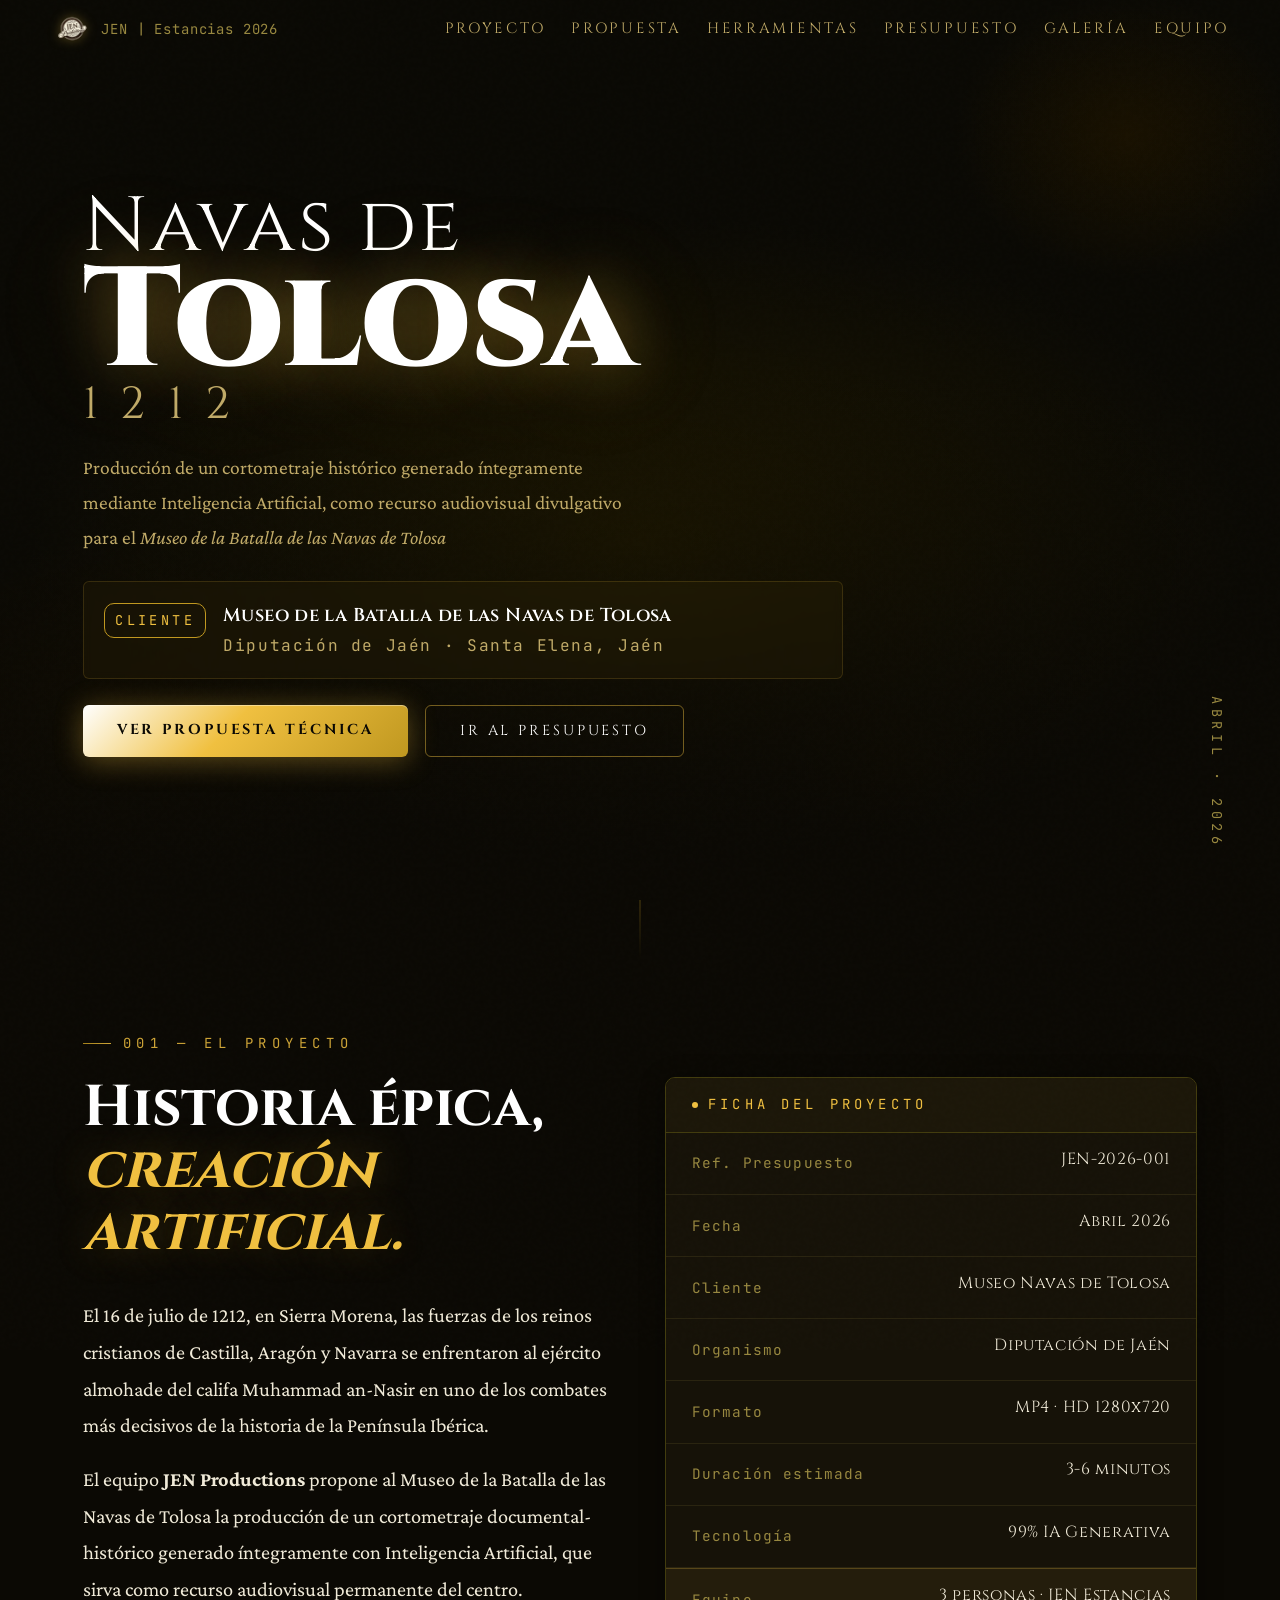
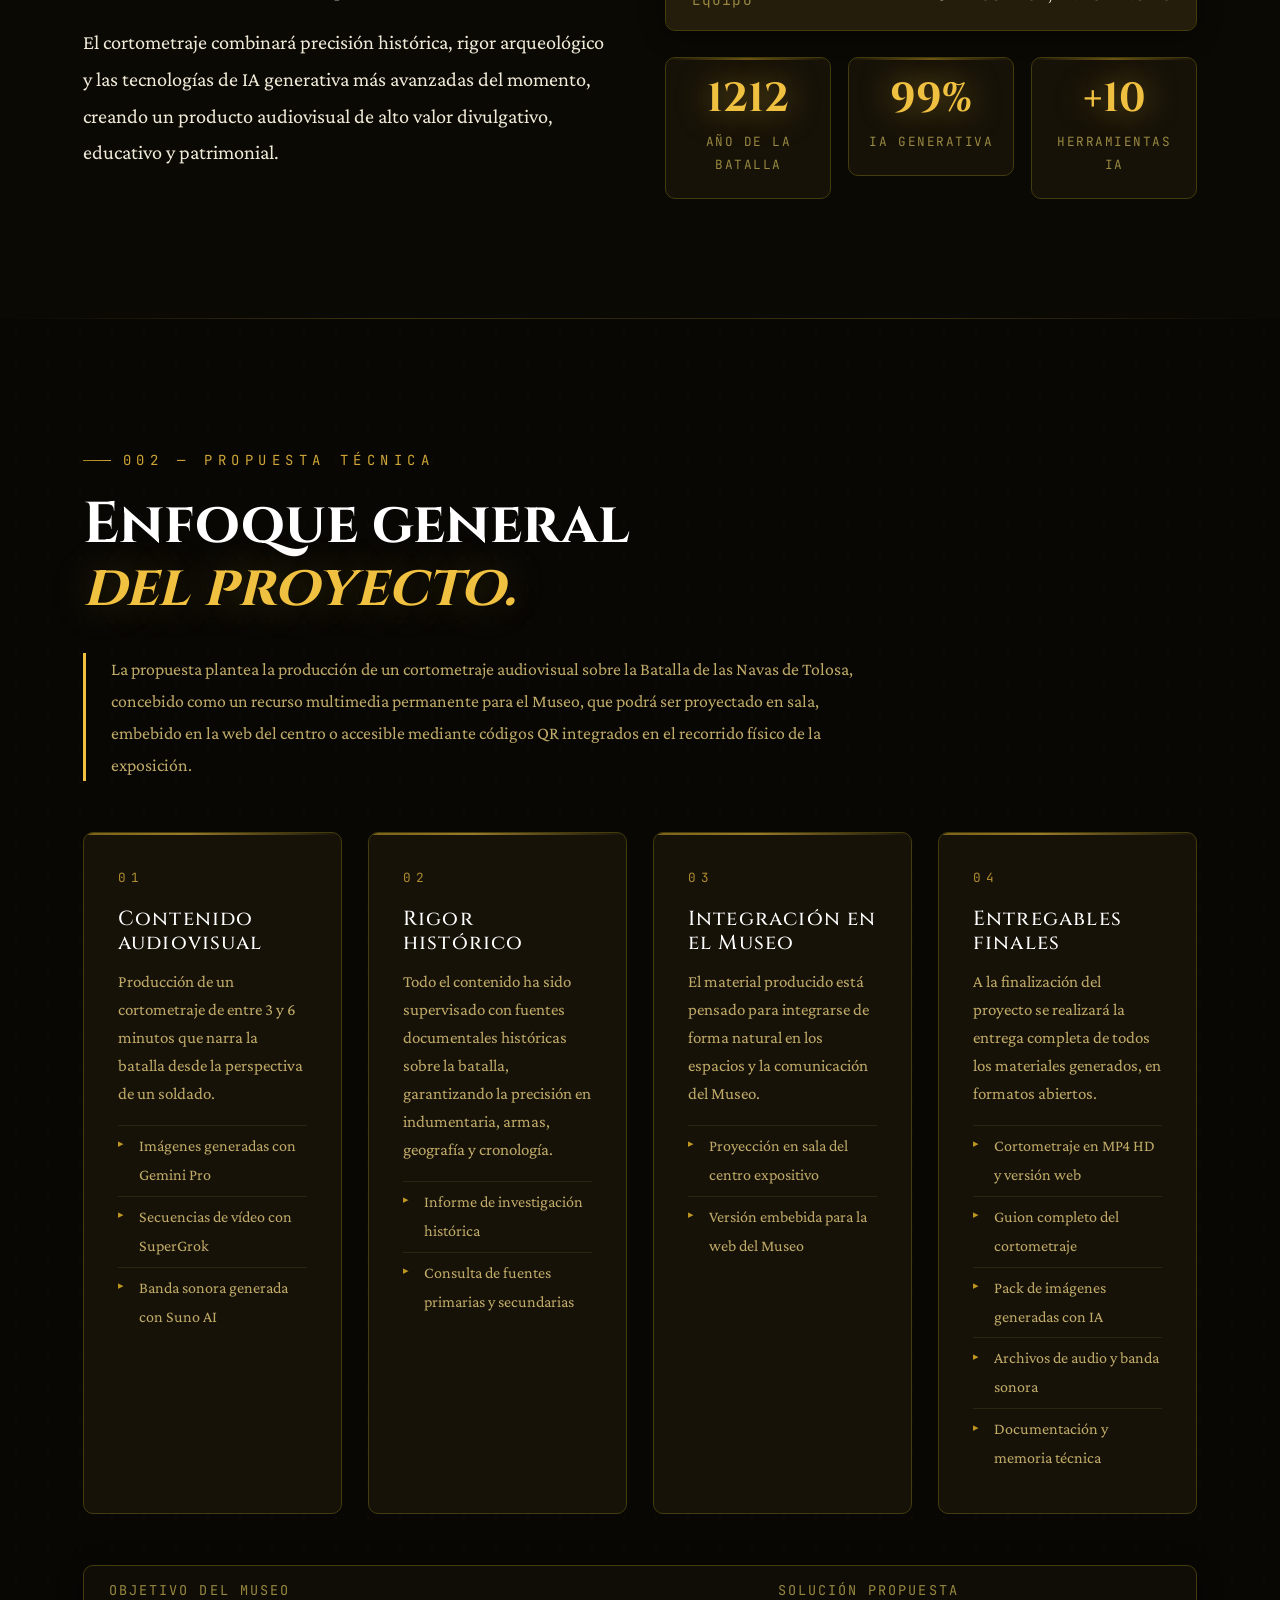
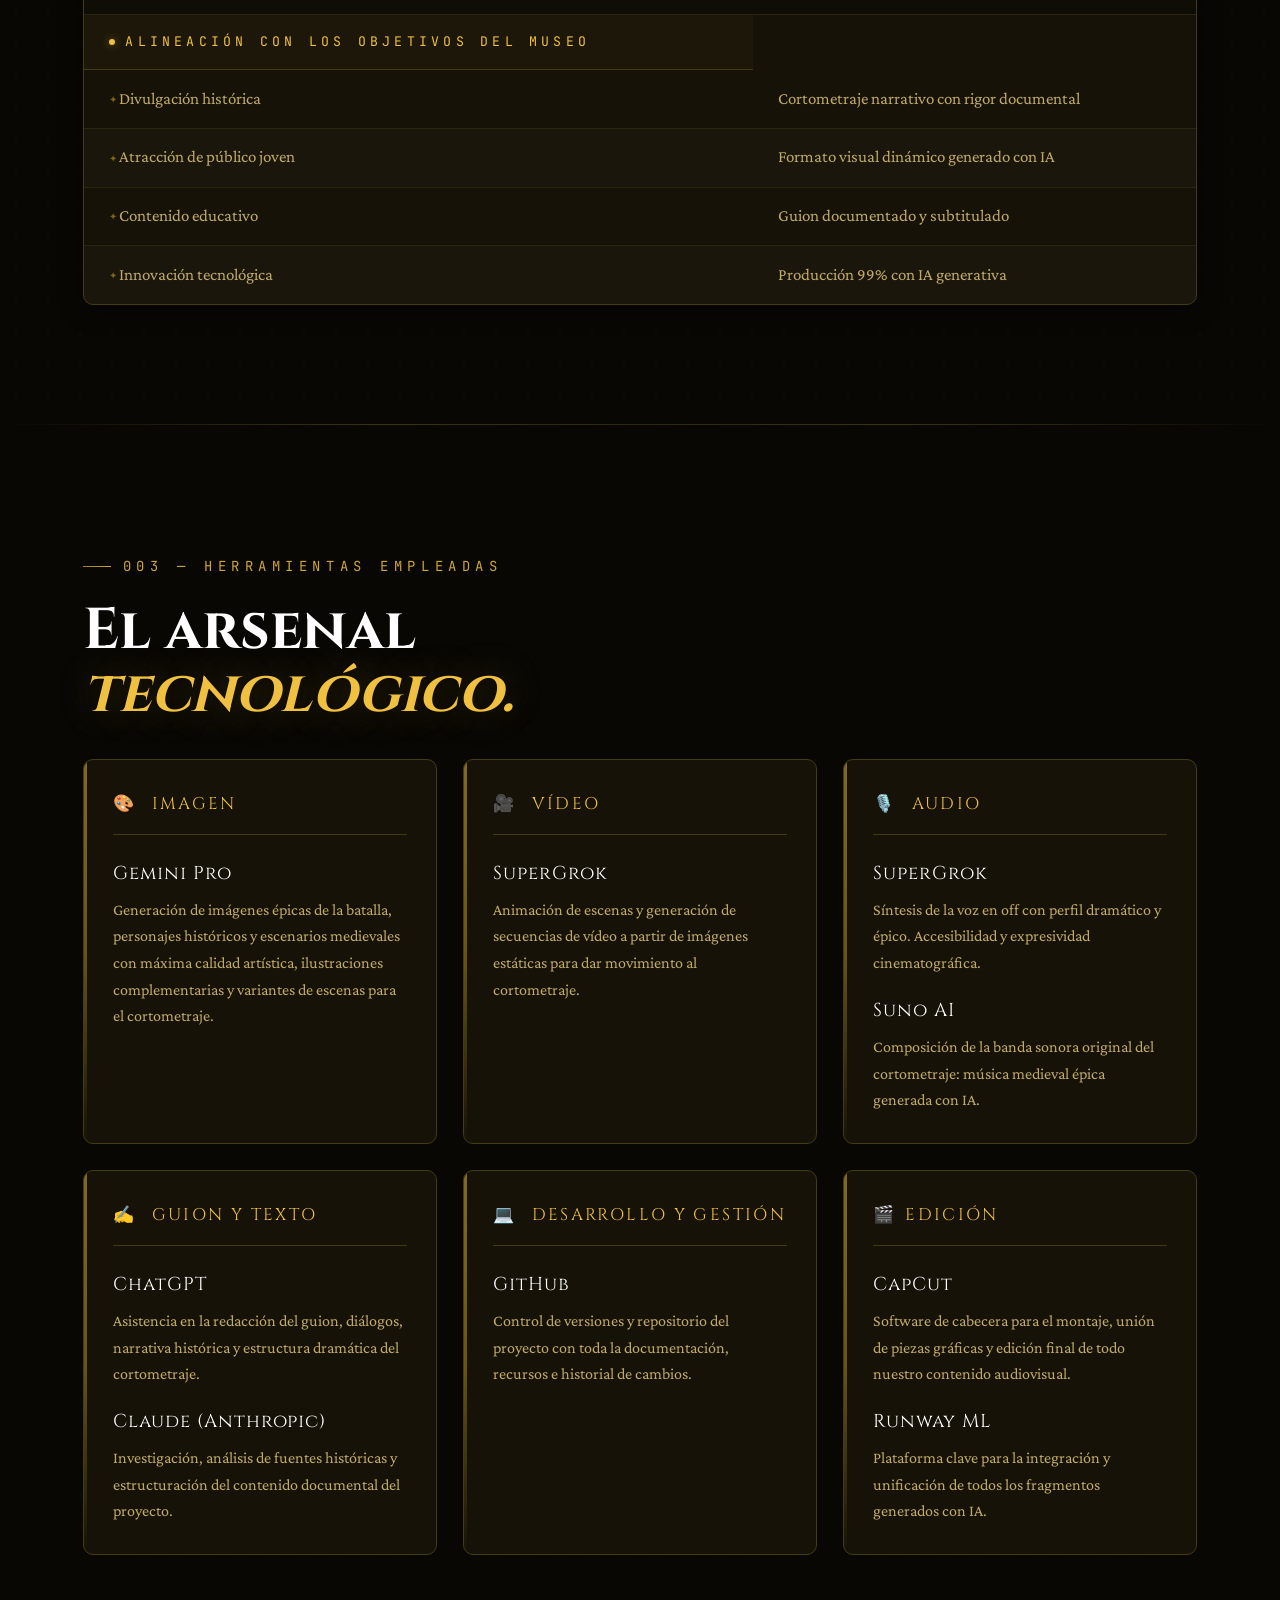
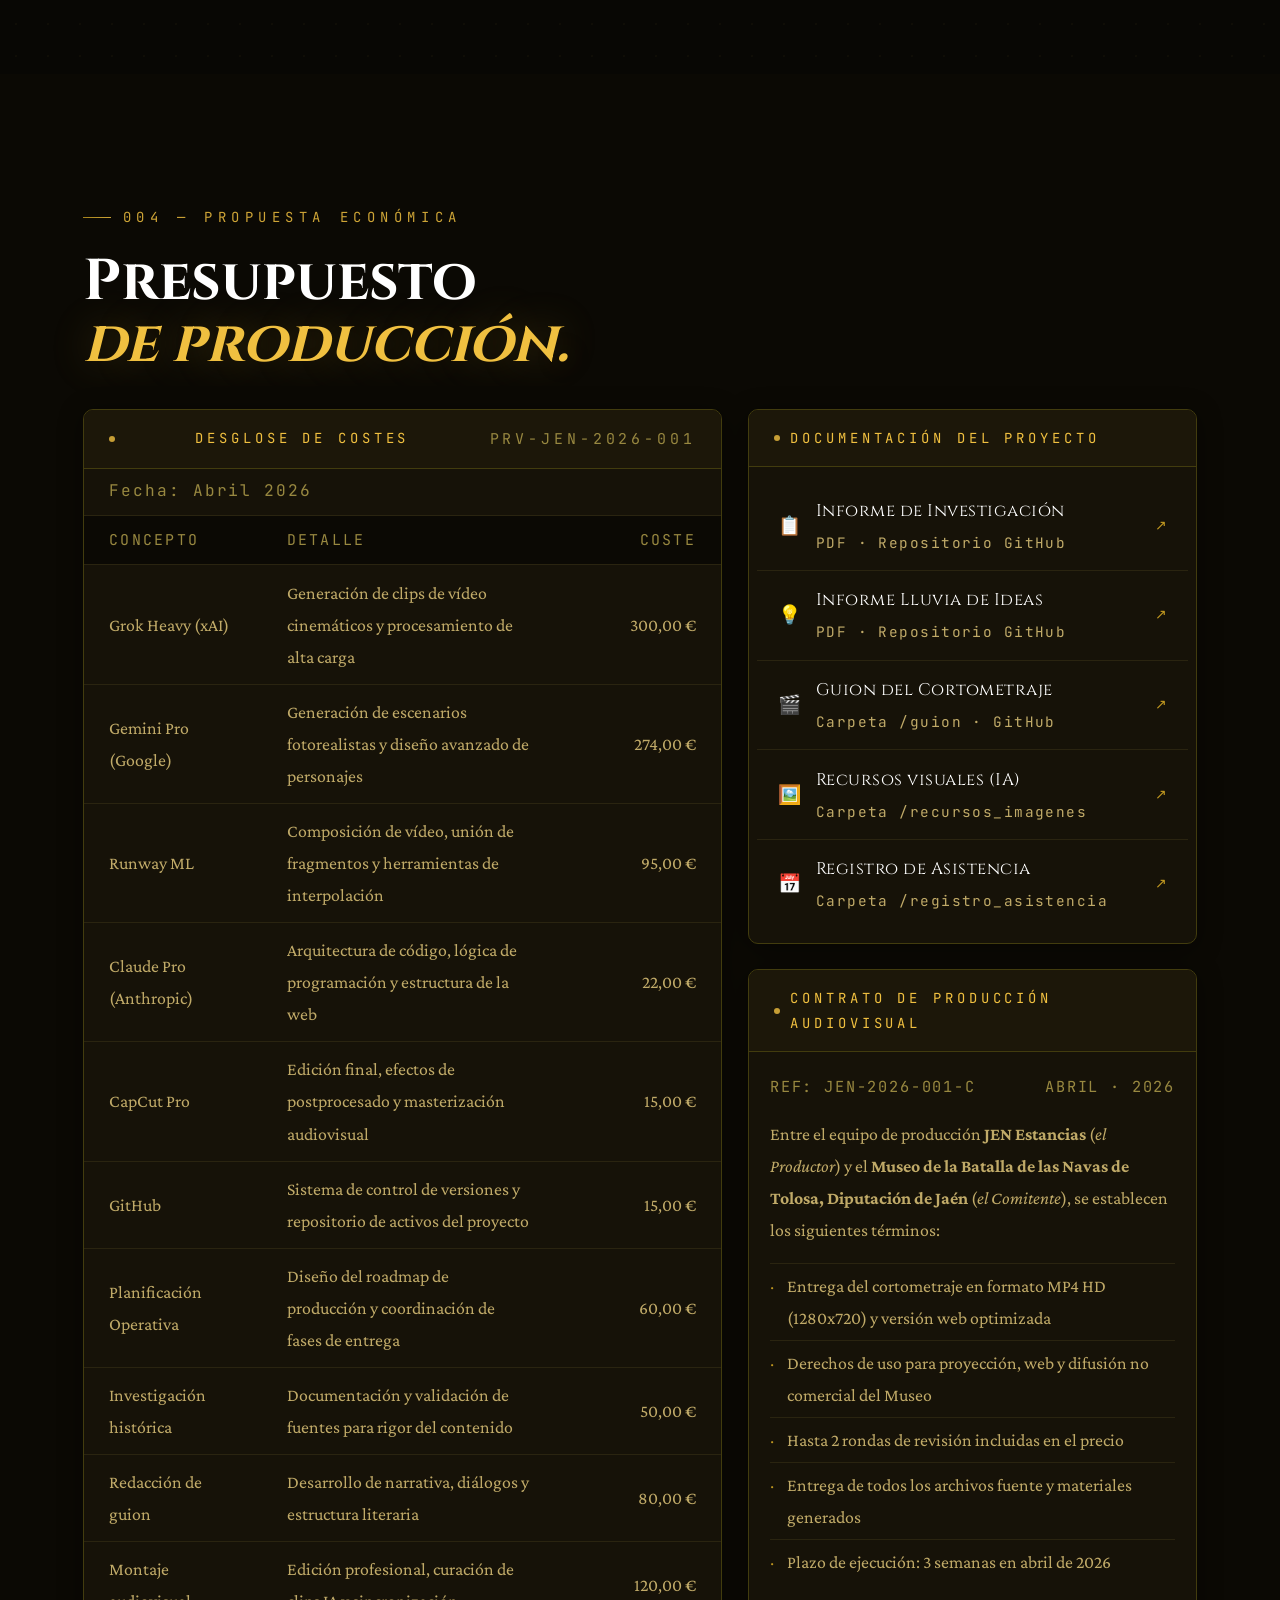
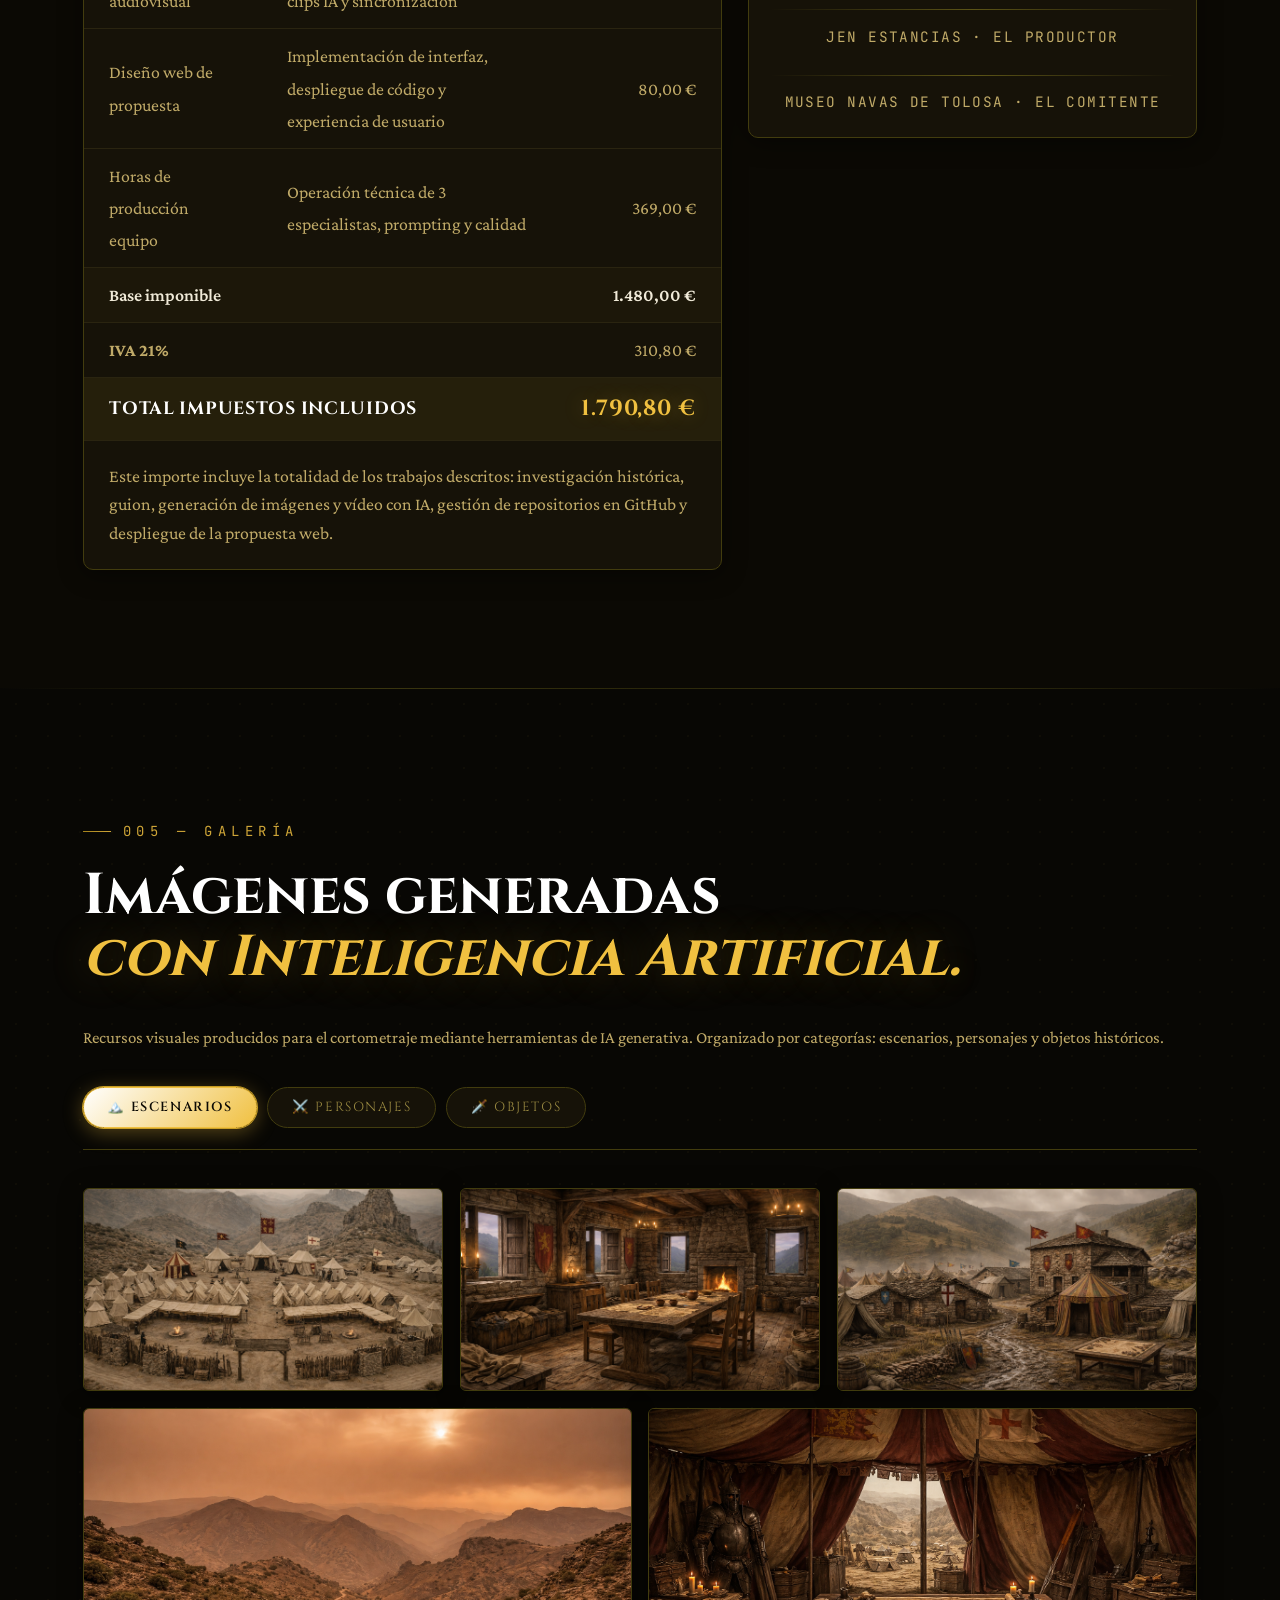
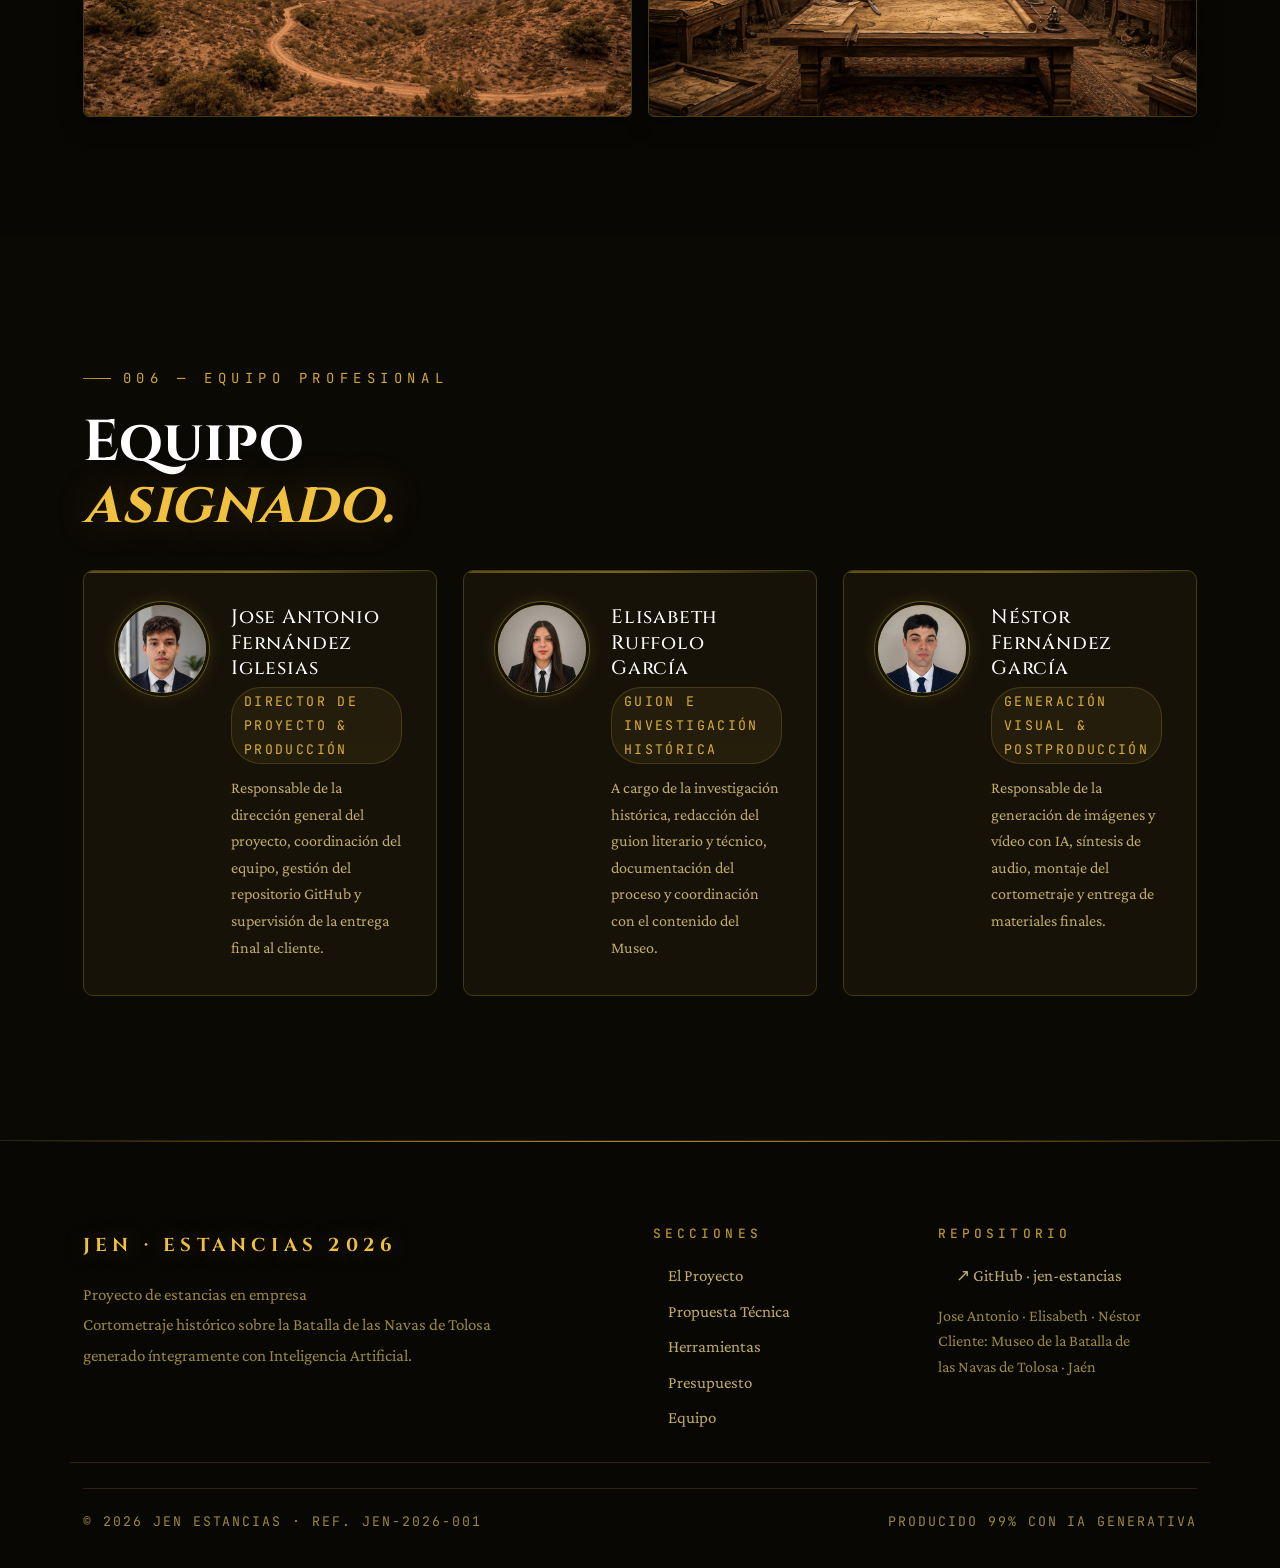
==== commit b32ec95a: "Pagina web v2.2 Arreglar imagenes con fondo y descripciones" ====
--- a/pagina_web/jen-estancias-web/web/index.html
+++ b/pagina_web/jen-estancias-web/web/index.html
@@ -7,28 +7,32 @@
   <title>Propuesta Técnica · Cortometraje IA · Navas de Tolosa 1212</title>
 
   <!-- ============ SEO BÁSICO ============ -->
-  <meta name="description" content="Propuesta técnica de JEN Productions para la producción de un cortometraje histórico generado íntegramente con Inteligencia Artificial sobre la Batalla de las Navas de Tolosa (1212). Recurso audiovisual para el Museo de la Batalla · Diputación de Jaén." />
-  <meta name="keywords" content="Navas de Tolosa, 1212, cortometraje IA, inteligencia artificial, JEN Productions, museo batalla, Diputación de Jaén, Santa Elena, reconquista, historia medieval, IA generativa, producción audiovisual" />
+  <meta name="description"
+    content="Propuesta técnica de JEN Productions para la producción de un cortometraje histórico generado íntegramente con Inteligencia Artificial sobre la Batalla de las Navas de Tolosa (1212). Recurso audiovisual para el Museo de la Batalla · Diputación de Jaén." />
+  <meta name="keywords"
+    content="Navas de Tolosa, 1212, cortometraje IA, inteligencia artificial, JEN Productions, museo batalla, Diputación de Jaén, Santa Elena, reconquista, historia medieval, IA generativa, producción audiovisual" />
   <meta name="author" content="JEN Productions — Jose Antonio Fernández, Elisabeth Ruffolo, Néstor Fernández" />
   <meta name="robots" content="index, follow" />
   <link rel="canonical" href="https://horseantonio84.github.io/jen-estancias/" />
 
   <!-- ============ OPEN GRAPH (Facebook / LinkedIn) ============ -->
-  <meta property="og:type"        content="website" />
-  <meta property="og:url"         content="https://horseantonio84.github.io/jen-estancias/" />
-  <meta property="og:title"       content="Navas de Tolosa 1212 · Cortometraje IA · JEN Productions" />
-  <meta property="og:description" content="Producción de un cortometraje histórico generado íntegramente con Inteligencia Artificial sobre la Batalla de las Navas de Tolosa. Propuesta técnica para el Museo · Diputación de Jaén." />
-  <meta property="og:image"       content="https://horseantonio84.github.io/jen-estancias/recursos_imagenes/og-cover.jpg" />
-  <meta property="og:image:width"  content="1200" />
+  <meta property="og:type" content="website" />
+  <meta property="og:url" content="https://horseantonio84.github.io/jen-estancias/" />
+  <meta property="og:title" content="Navas de Tolosa 1212 · Cortometraje IA · JEN Productions" />
+  <meta property="og:description"
+    content="Producción de un cortometraje histórico generado íntegramente con Inteligencia Artificial sobre la Batalla de las Navas de Tolosa. Propuesta técnica para el Museo · Diputación de Jaén." />
+  <meta property="og:image" content="https://horseantonio84.github.io/jen-estancias/recursos_imagenes/og-cover.jpg" />
+  <meta property="og:image:width" content="1200" />
   <meta property="og:image:height" content="630" />
-  <meta property="og:locale"      content="es_ES" />
-  <meta property="og:site_name"   content="JEN Productions" />
+  <meta property="og:locale" content="es_ES" />
+  <meta property="og:site_name" content="JEN Productions" />
 
   <!-- ============ TWITTER CARD ============ -->
-  <meta name="twitter:card"        content="summary_large_image" />
-  <meta name="twitter:title"       content="Navas de Tolosa 1212 · Cortometraje IA · JEN Productions" />
-  <meta name="twitter:description" content="Propuesta técnica: cortometraje histórico generado con IA para el Museo de la Batalla de las Navas de Tolosa · Diputación de Jaén." />
-  <meta name="twitter:image"       content="https://horseantonio84.github.io/jen-estancias/recursos_imagenes/og-cover.jpg" />
+  <meta name="twitter:card" content="summary_large_image" />
+  <meta name="twitter:title" content="Navas de Tolosa 1212 · Cortometraje IA · JEN Productions" />
+  <meta name="twitter:description"
+    content="Propuesta técnica: cortometraje histórico generado con IA para el Museo de la Batalla de las Navas de Tolosa · Diputación de Jaén." />
+  <meta name="twitter:image" content="https://horseantonio84.github.io/jen-estancias/recursos_imagenes/og-cover.jpg" />
 
   <!-- ============ DATOS ESTRUCTURADOS JSON-LD ============ -->
   <script type="application/ld+json">
@@ -64,8 +68,11 @@
   <link rel="preconnect" href="https://fonts.googleapis.com" />
   <link rel="preconnect" href="https://fonts.gstatic.com" crossorigin />
   <!-- Preload fuente crítica del hero -->
-  <link rel="preload" as="style" href="https://fonts.googleapis.com/css2?family=Cinzel:wght@400;600;700;900&family=Crimson+Pro:ital,wght@0,300;0,400;0,600;1,300;1,400&family=JetBrains+Mono:wght@400;500&display=swap" />
-  <link href="https://fonts.googleapis.com/css2?family=Cinzel:wght@400;600;700;900&family=Crimson+Pro:ital,wght@0,300;0,400;0,600;1,300;1,400&family=JetBrains+Mono:wght@400;500&display=swap" rel="stylesheet" />
+  <link rel="preload" as="style"
+    href="https://fonts.googleapis.com/css2?family=Cinzel:wght@400;600;700;900&family=Crimson+Pro:ital,wght@0,300;0,400;0,600;1,300;1,400&family=JetBrains+Mono:wght@400;500&display=swap" />
+  <link
+    href="https://fonts.googleapis.com/css2?family=Cinzel:wght@400;600;700;900&family=Crimson+Pro:ital,wght@0,300;0,400;0,600;1,300;1,400&family=JetBrains+Mono:wght@400;500&display=swap"
+    rel="stylesheet" />
   <link href="https://cdn.jsdelivr.net/npm/bootstrap@5.3.3/dist/css/bootstrap.min.css" rel="stylesheet" />
   <link rel="stylesheet" href="css/styles.css" />
 </head>
@@ -83,14 +90,8 @@
   <nav id="navbar" class="navbar navbar-expand-lg fixed-top" aria-label="Navegación principal">
     <div class="container-fluid px-3 px-lg-5">
       <a class="navbar-brand d-flex align-items-center gap-2" href="#" aria-label="JEN Productions — inicio">
-        <img
-          src="recursos_imagenes/logo/logo_JEN_productions.png"
-          alt="JEN Productions"
-          class="nav-logo-img"
-          width="48"
-          height="48"
-          loading="eager"
-        />
+        <img src="recursos_imagenes/logo/logo_JEN_productions.png" alt="JEN Productions" class="nav-logo-img" width="48"
+          height="48" loading="eager" />
         <span class="nav-sub">JEN | Estancias 2026</span>
       </a>
       <button class="navbar-toggler nav-toggler-custom" type="button" data-bs-toggle="collapse"
@@ -125,18 +126,10 @@
         preload="none" no descarga hasta que el IntersectionObserver lo activa.
         El JS carga y reproduce el vídeo solo cuando el hero entra en viewport.
       -->
-      <video
-        id="hero-video"
-        class="hero-video"
-        src="recursos_imagenes/videos/Escena17Parte2.mp4"
-        preload="none"
-        muted
-        loop
-        playsinline
-        aria-hidden="true"
-        poster="recursos_imagenes/escenarios/sierraMorena.png"
-      ></video>
-      <canvas id="embers-canvas" aria-hidden="true" style="position:absolute;inset:0;width:100%;height:100%;pointer-events:none;z-index:1;"></canvas>
+      <video id="hero-video" class="hero-video" src="recursos_imagenes/videos/Escena17Parte2.mp4" preload="none" muted
+        loop playsinline aria-hidden="true" poster="recursos_imagenes/escenarios/sierraMorena.png"></video>
+      <canvas id="embers-canvas" aria-hidden="true"
+        style="position:absolute;inset:0;width:100%;height:100%;pointer-events:none;z-index:1;"></canvas>
       <div class="hero-bg" aria-hidden="true"></div>
       <div class="hero-overlay" aria-hidden="true"></div>
       <div class="grain" aria-hidden="true"></div>
@@ -179,11 +172,12 @@
             <p>El 16 de julio de 1212, en Sierra Morena, las fuerzas de los reinos cristianos de Castilla, Aragón y
               Navarra se enfrentaron al ejército almohade del califa Muhammad an-Nasir en uno de los combates más
               decisivos de la historia de la Península Ibérica.</p>
-            <p>El equipo <strong>JEN Estancias</strong> propone al Museo de la Batalla de las Navas de Tolosa la
+            <p>El equipo <strong>JEN Productions</strong> propone al Museo de la Batalla de las Navas de Tolosa la
               producción de un cortometraje documental-histórico generado íntegramente con Inteligencia Artificial, que
               sirva como recurso audiovisual permanente del centro.</p>
             <p>El cortometraje combinará precisión histórica, rigor arqueológico y las tecnologías de IA generativa más
-              avanzadas del momento, creando un producto audiovisual de alto valor divulgativo, educativo y patrimonial.</p>
+              avanzadas del momento, creando un producto audiovisual de alto valor divulgativo, educativo y patrimonial.
+            </p>
           </div>
           <div class="col-12 col-lg-6">
             <!--
@@ -194,14 +188,38 @@
             <div class="info-card mb-4">
               <div class="info-card-header" id="ficha-heading">FICHA DEL PROYECTO</div>
               <dl class="info-dl" aria-labelledby="ficha-heading">
-                <div class="info-row"><dt class="info-key">Ref. Presupuesto</dt><dd class="info-val">JEN-2026-001</dd></div>
-                <div class="info-row"><dt class="info-key">Fecha</dt><dd class="info-val">Abril 2026</dd></div>
-                <div class="info-row"><dt class="info-key">Cliente</dt><dd class="info-val">Museo Navas de Tolosa</dd></div>
-                <div class="info-row"><dt class="info-key">Organismo</dt><dd class="info-val">Diputación de Jaén</dd></div>
-                <div class="info-row"><dt class="info-key">Formato</dt><dd class="info-val">MP4 · HD 1280x720</dd></div>
-                <div class="info-row"><dt class="info-key">Duración estimada</dt><dd class="info-val">3-6 minutos</dd></div>
-                <div class="info-row"><dt class="info-key">Tecnología</dt><dd class="info-val">99% IA Generativa</dd></div>
-                <div class="info-row info-row--highlight"><dt class="info-key">Equipo</dt><dd class="info-val">3 personas · JEN Estancias</dd></div>
+                <div class="info-row" title="Número de referencia presupuesto">
+                  <dt class="info-key">Ref. Presupuesto</dt>
+                  <dd class="info-val">JEN-2026-001</dd>
+                </div>
+                <div class="info-row">
+                  <dt class="info-key">Fecha</dt>
+                  <dd class="info-val">Abril 2026</dd>
+                </div>
+                <div class="info-row">
+                  <dt class="info-key">Cliente</dt>
+                  <dd class="info-val">Museo Navas de Tolosa</dd>
+                </div>
+                <div class="info-row">
+                  <dt class="info-key">Organismo</dt>
+                  <dd class="info-val">Diputación de Jaén</dd>
+                </div>
+                <div class="info-row">
+                  <dt class="info-key">Formato</dt>
+                  <dd class="info-val">MP4 · HD 1280x720</dd>
+                </div>
+                <div class="info-row">
+                  <dt class="info-key">Duración estimada</dt>
+                  <dd class="info-val">3-6 minutos</dd>
+                </div>
+                <div class="info-row">
+                  <dt class="info-key">Tecnología</dt>
+                  <dd class="info-val">99% IA Generativa</dd>
+                </div>
+                <div class="info-row info-row--highlight">
+                  <dt class="info-key">Equipo</dt>
+                  <dd class="info-val">3 personas · JEN Estancias</dd>
+                </div>
               </dl>
             </div>
             <div class="row g-3" aria-label="Estadísticas del proyecto">
@@ -244,7 +262,7 @@
             <div class="bloque-card reveal h-100">
               <div class="bloque-num" aria-hidden="true">01</div>
               <h3>Contenido audiovisual</h3>
-              <p>Producción de un cortometraje de entre 3 y 6 minutos que narra el contexto histórico, el desarrollo de la batalla y su importancia en la historia de España.</p>
+              <p>Producción de un cortometraje de entre 3 y 6 minutos que narra la batalla desde la perspectiva de un soldado.</p>
               <ul class="bloque-list">
                 <li>Imágenes generadas con Gemini Pro</li>
                 <li>Secuencias de vídeo con SuperGrok</li>
@@ -256,12 +274,11 @@
             <div class="bloque-card reveal h-100">
               <div class="bloque-num" aria-hidden="true">02</div>
               <h3>Rigor histórico</h3>
-              <p>Todo el contenido ha sido supervisado con fuentes documentales históricas sobre la batalla, garantizando la precisión en indumentaria, armas, geografía y cronología.</p>
+              <p>Todo el contenido ha sido supervisado con fuentes documentales históricas sobre la batalla,
+                garantizando la precisión en indumentaria, armas, geografía y cronología.</p>
               <ul class="bloque-list">
                 <li>Informe de investigación histórica</li>
                 <li>Consulta de fuentes primarias y secundarias</li>
-                <li>Coherencia con la exposición del Museo</li>
-                <li>Alineado con el discurso museográfico</li>
               </ul>
             </div>
           </div>
@@ -269,7 +286,8 @@
             <div class="bloque-card reveal h-100">
               <div class="bloque-num" aria-hidden="true">03</div>
               <h3>Integración en el Museo</h3>
-              <p>El material producido está pensado para integrarse de forma natural en los espacios y la comunicación del Museo.</p>
+              <p>El material producido está pensado para integrarse de forma natural en los espacios y la comunicación
+                del Museo.</p>
               <ul class="bloque-list">
                 <li>Proyección en sala del centro expositivo</li>
                 <li>Versión embebida para la web del Museo</li>
@@ -280,7 +298,8 @@
             <div class="bloque-card reveal h-100">
               <div class="bloque-num" aria-hidden="true">04</div>
               <h3>Entregables finales</h3>
-              <p>A la finalización del proyecto se realizará la entrega completa de todos los materiales generados, en formatos abiertos.</p>
+              <p>A la finalización del proyecto se realizará la entrega completa de todos los materiales generados, en
+                formatos abiertos.</p>
               <ul class="bloque-list">
                 <li>Cortometraje en MP4 HD y versión web</li>
                 <li>Guion completo del cortometraje</li>
@@ -307,10 +326,22 @@
               </tr>
             </thead>
             <tbody>
-              <tr class="ali-row"><td>Divulgación histórica</td><td>Cortometraje narrativo con rigor documental</td></tr>
-              <tr class="ali-row"><td>Atracción de público joven</td><td>Formato visual dinámico generado con IA</td></tr>
-              <tr class="ali-row"><td>Contenido educativo</td><td>Guion documentado y subtitulado</td></tr>
-              <tr class="ali-row"><td>Innovación tecnológica</td><td>Producción 99% con IA generativa</td></tr>
+              <tr class="ali-row">
+                <td>Divulgación histórica</td>
+                <td>Cortometraje narrativo con rigor documental</td>
+              </tr>
+              <tr class="ali-row">
+                <td>Atracción de público joven</td>
+                <td>Formato visual dinámico generado con IA</td>
+              </tr>
+              <tr class="ali-row">
+                <td>Contenido educativo</td>
+                <td>Guion documentado y subtitulado</td>
+              </tr>
+              <tr class="ali-row">
+                <td>Innovación tecnológica</td>
+                <td>Producción 99% con IA generativa</td>
+              </tr>
             </tbody>
           </table>
         </div>
@@ -332,16 +363,19 @@
               <div class="tools-cat-title"><span class="cat-icon" aria-hidden="true">🎨</span> Imagen</div>
               <div class="tool-item">
                 <div class="tool-name">Gemini Pro</div>
-                <div class="tool-desc">Generación de imágenes épicas de la batalla, personajes históricos y escenarios medievales con máxima calidad artística, ilustraciones complementarias y variantes de escenas para el cortometraje.</div>
+                <div class="tool-desc">Generación de imágenes épicas de la batalla, personajes históricos y escenarios
+                  medievales con máxima calidad artística, ilustraciones complementarias y variantes de escenas para el
+                  cortometraje.</div>
               </div>
             </div>
           </div>
           <div class="col-12 col-sm-6 col-lg-4">
             <div class="tools-cat reveal h-100">
-              <div class="tools-cat-title"><span class="cat-icon" aria-hidden="true">🎬</span> Vídeo</div>
+              <div class="tools-cat-title"><span class="cat-icon" aria-hidden="true">🎥</span> Vídeo</div>
               <div class="tool-item">
                 <div class="tool-name">SuperGrok</div>
-                <div class="tool-desc">Animación de escenas y generación de secuencias de vídeo a partir de imágenes estáticas para dar movimiento al cortometraje.</div>
+                <div class="tool-desc">Animación de escenas y generación de secuencias de vídeo a partir de imágenes
+                  estáticas para dar movimiento al cortometraje.</div>
               </div>
             </div>
           </div>
@@ -350,11 +384,13 @@
               <div class="tools-cat-title"><span class="cat-icon" aria-hidden="true">🎙️</span> Audio</div>
               <div class="tool-item">
                 <div class="tool-name">SuperGrok</div>
-                <div class="tool-desc">Síntesis de la voz en off con perfil dramático y épico. Accesibilidad y expresividad cinematográfica.</div>
+                <div class="tool-desc">Síntesis de la voz en off con perfil dramático y épico. Accesibilidad y
+                  expresividad cinematográfica.</div>
               </div>
               <div class="tool-item mt-3">
                 <div class="tool-name">Suno AI</div>
-                <div class="tool-desc">Composición de la banda sonora original del cortometraje: música medieval épica generada con IA.</div>
+                <div class="tool-desc">Composición de la banda sonora original del cortometraje: música medieval épica
+                  generada con IA.</div>
               </div>
             </div>
           </div>
@@ -363,29 +399,37 @@
               <div class="tools-cat-title"><span class="cat-icon" aria-hidden="true">✍️</span> Guion y texto</div>
               <div class="tool-item">
                 <div class="tool-name">ChatGPT</div>
-                <div class="tool-desc">Asistencia en la redacción del guion, diálogos, narrativa histórica y estructura dramática del cortometraje.</div>
+                <div class="tool-desc">Asistencia en la redacción del guion, diálogos, narrativa histórica y estructura
+                  dramática del cortometraje.</div>
               </div>
               <div class="tool-item mt-3">
                 <div class="tool-name">Claude (Anthropic)</div>
-                <div class="tool-desc">Investigación, análisis de fuentes históricas y estructuración del contenido documental del proyecto.</div>
+                <div class="tool-desc">Investigación, análisis de fuentes históricas y estructuración del contenido
+                  documental del proyecto.</div>
               </div>
             </div>
           </div>
           <div class="col-12 col-sm-6 col-lg-4">
             <div class="tools-cat reveal h-100">
-              <div class="tools-cat-title"><span class="cat-icon" aria-hidden="true">💻</span> Desarrollo y gestión</div>
+              <div class="tools-cat-title"><span class="cat-icon" aria-hidden="true">💻</span> Desarrollo y gestión
+              </div>
               <div class="tool-item">
                 <div class="tool-name">GitHub</div>
-                <div class="tool-desc">Control de versiones y repositorio del proyecto con toda la documentación, recursos e historial de cambios.</div>
+                <div class="tool-desc">Control de versiones y repositorio del proyecto con toda la documentación,
+                  recursos e historial de cambios.</div>
               </div>
             </div>
           </div>
           <div class="col-12 col-sm-6 col-lg-4">
             <div class="tools-cat reveal h-100">
-              <div class="tools-cat-title"><span class="cat-icon" aria-hidden="true">💬</span> Presentación web</div>
+              <div class="tools-cat-title"><span class="cat-icon" aria-hidden="true">🎬</span>Edición</div>
               <div class="tool-item">
-                <div class="tool-name">HTML5 / CSS3</div>
-                <div class="tool-desc">Desarrollo de la web de propuesta técnica: estructura semántica, diseño responsivo y presentación profesional del proyecto al cliente.</div>
+                <div class="tool-name">CapCut</div>
+                <div class="tool-desc">Software de cabecera para el montaje, unión de piezas gráficas y edición final de todo nuestro contenido audiovisual.</div>
+              </div>
+              <div class="tool-item mt-3">
+                <div class="tool-name">Runway ML</div>
+                <div class="tool-desc">Plataforma clave para la integración y unificación de todos los fragmentos generados con IA.</div>
               </div>
             </div>
           </div>
@@ -425,18 +469,66 @@
                   </tr>
                 </thead>
                 <tbody>
-                  <tr class="budget-row"><td>Grok Heavy (xAI)</td><td>Generación de clips de vídeo cinemáticos y procesamiento de alta carga</td><td>300,00 €</td></tr>
-                  <tr class="budget-row"><td>Gemini Pro (Google)</td><td>Generación de escenarios fotorealistas y diseño avanzado de personajes</td><td>274,00 €</td></tr>
-                  <tr class="budget-row"><td>Runway ML</td><td>Composición de vídeo, unión de fragmentos y herramientas de interpolación</td><td>95,00 €</td></tr>
-                  <tr class="budget-row"><td>Claude Pro (Anthropic)</td><td>Arquitectura de código, lógica de programación y estructura de la web</td><td>22,00 €</td></tr>
-                  <tr class="budget-row"><td>CapCut Pro</td><td>Edición final, efectos de postprocesado y masterización audiovisual</td><td>15,00 €</td></tr>
-                  <tr class="budget-row"><td>GitHub</td><td>Sistema de control de versiones y repositorio de activos del proyecto</td><td>15,00 €</td></tr>
-                  <tr class="budget-row"><td>Planificación Operativa</td><td>Diseño del roadmap de producción y coordinación de fases de entrega</td><td>60,00 €</td></tr>
-                  <tr class="budget-row"><td>Investigación histórica</td><td>Documentación y validación de fuentes para rigor del contenido</td><td>50,00 €</td></tr>
-                  <tr class="budget-row"><td>Redacción de guion</td><td>Desarrollo de narrativa, diálogos y estructura literaria</td><td>80,00 €</td></tr>
-                  <tr class="budget-row"><td>Montaje audiovisual</td><td>Edición profesional, curación de clips IA y sincronización</td><td>120,00 €</td></tr>
-                  <tr class="budget-row"><td>Diseño web de propuesta</td><td>Implementación de interfaz, despliegue de código y experiencia de usuario</td><td>80,00 €</td></tr>
-                  <tr class="budget-row"><td>Horas de producción equipo</td><td>Operación técnica de 3 especialistas, prompting y calidad</td><td>369,00 €</td></tr>
+                  <tr class="budget-row">
+                    <td>Grok Heavy (xAI)</td>
+                    <td>Generación de clips de vídeo cinemáticos y procesamiento de alta carga</td>
+                    <td>300,00 €</td>
+                  </tr>
+                  <tr class="budget-row">
+                    <td>Gemini Pro (Google)</td>
+                    <td>Generación de escenarios fotorealistas y diseño avanzado de personajes</td>
+                    <td>274,00 €</td>
+                  </tr>
+                  <tr class="budget-row">
+                    <td>Runway ML</td>
+                    <td>Composición de vídeo, unión de fragmentos y herramientas de interpolación</td>
+                    <td>95,00 €</td>
+                  </tr>
+                  <tr class="budget-row">
+                    <td>Claude Pro (Anthropic)</td>
+                    <td>Arquitectura de código, lógica de programación y estructura de la web</td>
+                    <td>22,00 €</td>
+                  </tr>
+                  <tr class="budget-row">
+                    <td>CapCut Pro</td>
+                    <td>Edición final, efectos de postprocesado y masterización audiovisual</td>
+                    <td>15,00 €</td>
+                  </tr>
+                  <tr class="budget-row">
+                    <td>GitHub</td>
+                    <td>Sistema de control de versiones y repositorio de activos del proyecto</td>
+                    <td>15,00 €</td>
+                  </tr>
+                  <tr class="budget-row">
+                    <td>Planificación Operativa</td>
+                    <td>Diseño del roadmap de producción y coordinación de fases de entrega</td>
+                    <td>60,00 €</td>
+                  </tr>
+                  <tr class="budget-row">
+                    <td>Investigación histórica</td>
+                    <td>Documentación y validación de fuentes para rigor del contenido</td>
+                    <td>50,00 €</td>
+                  </tr>
+                  <tr class="budget-row">
+                    <td>Redacción de guion</td>
+                    <td>Desarrollo de narrativa, diálogos y estructura literaria</td>
+                    <td>80,00 €</td>
+                  </tr>
+                  <tr class="budget-row">
+                    <td>Montaje audiovisual</td>
+                    <td>Edición profesional, curación de clips IA y sincronización</td>
+                    <td>120,00 €</td>
+                  </tr>
+                  <tr class="budget-row">
+                    <td>Diseño web de propuesta</td>
+                    <td>Implementación de interfaz, despliegue de código y experiencia de usuario</td>
+                    <td>80,00 €</td>
+                  </tr>
+                  <tr class="budget-row">
+                    <td>Horas de producción equipo</td>
+                    <td>Operación técnica de 3 especialistas, prompting y calidad</td>
+                    <td>369,00 €</td>
+                  </tr>
                 </tbody>
                 <tfoot>
                   <tr class="budget-subtotal">
@@ -455,7 +547,9 @@
               </table>
 
               <div class="presup-footer">
-                <p>Este importe incluye la totalidad de los trabajos descritos: investigación histórica, guion, generación de imágenes y vídeo con IA, gestión de repositorios en GitHub y despliegue de la propuesta web.</p>
+                <p>Este importe incluye la totalidad de los trabajos descritos: investigación histórica, guion,
+                  generación de imágenes y vídeo con IA, gestión de repositorios en GitHub y despliegue de la propuesta
+                  web.</p>
               </div>
             </div>
           </div>
@@ -464,7 +558,8 @@
               <div class="presup-card reveal">
                 <div class="presup-card-header" id="docs-heading">DOCUMENTACIÓN DEL PROYECTO</div>
                 <nav class="docs-list" aria-labelledby="docs-heading">
-                  <a href="https://github.com/horseantonio84/jen-estancias/blob/main/Informe%20De%20Investigaci%C3%B3n.pdf" target="_blank" rel="noopener noreferrer" class="doc-item">
+                  <a href="https://github.com/horseantonio84/jen-estancias/blob/main/Informe%20De%20Investigaci%C3%B3n.pdf"
+                    target="_blank" rel="noopener noreferrer" class="doc-item">
                     <div class="doc-icon" aria-hidden="true">📋</div>
                     <div class="doc-info">
                       <span class="doc-name">Informe de Investigación</span>
@@ -473,7 +568,8 @@
                     <span class="doc-arrow" aria-hidden="true">↗</span>
                     <span class="visually-hidden">(se abre en nueva pestaña)</span>
                   </a>
-                  <a href="https://github.com/horseantonio84/jen-estancias/blob/main/Informe%20Lluvia%20de%20Ideas.pdf" target="_blank" rel="noopener noreferrer" class="doc-item">
+                  <a href="https://github.com/horseantonio84/jen-estancias/blob/main/Informe%20Lluvia%20de%20Ideas.pdf"
+                    target="_blank" rel="noopener noreferrer" class="doc-item">
                     <div class="doc-icon" aria-hidden="true">💡</div>
                     <div class="doc-info">
                       <span class="doc-name">Informe Lluvia de Ideas</span>
@@ -482,7 +578,8 @@
                     <span class="doc-arrow" aria-hidden="true">↗</span>
                     <span class="visually-hidden">(se abre en nueva pestaña)</span>
                   </a>
-                  <a href="https://github.com/horseantonio84/jen-estancias/tree/main/guion" target="_blank" rel="noopener noreferrer" class="doc-item">
+                  <a href="https://github.com/horseantonio84/jen-estancias/tree/main/guion" target="_blank"
+                    rel="noopener noreferrer" class="doc-item">
                     <div class="doc-icon" aria-hidden="true">🎬</div>
                     <div class="doc-info">
                       <span class="doc-name">Guion del Cortometraje</span>
@@ -491,7 +588,8 @@
                     <span class="doc-arrow" aria-hidden="true">↗</span>
                     <span class="visually-hidden">(se abre en nueva pestaña)</span>
                   </a>
-                  <a href="https://github.com/horseantonio84/jen-estancias/tree/main/recursos_imagenes" target="_blank" rel="noopener noreferrer" class="doc-item">
+                  <a href="https://github.com/horseantonio84/jen-estancias/tree/main/recursos_imagenes" target="_blank"
+                    rel="noopener noreferrer" class="doc-item">
                     <div class="doc-icon" aria-hidden="true">🖼️</div>
                     <div class="doc-info">
                       <span class="doc-name">Recursos visuales (IA)</span>
@@ -500,7 +598,8 @@
                     <span class="doc-arrow" aria-hidden="true">↗</span>
                     <span class="visually-hidden">(se abre en nueva pestaña)</span>
                   </a>
-                  <a href="https://github.com/horseantonio84/jen-estancias/tree/main/registro_asistencia" target="_blank" rel="noopener noreferrer" class="doc-item">
+                  <a href="https://github.com/horseantonio84/jen-estancias/tree/main/registro_asistencia"
+                    target="_blank" rel="noopener noreferrer" class="doc-item">
                     <div class="doc-icon" aria-hidden="true">📅</div>
                     <div class="doc-info">
                       <span class="doc-name">Registro de Asistencia</span>
@@ -518,7 +617,9 @@
                     <span>REF: JEN-2026-001-C</span><span>ABRIL · 2026</span>
                   </div>
                   <p>Entre el equipo de producción <strong>JEN Estancias</strong> (<em>el Productor</em>) y el
-                    <strong>Museo de la Batalla de las Navas de Tolosa, Diputación de Jaén</strong> (<em>el Comitente</em>), se establecen los siguientes términos:</p>
+                    <strong>Museo de la Batalla de las Navas de Tolosa, Diputación de Jaén</strong> (<em>el
+                      Comitente</em>), se establecen los siguientes términos:
+                  </p>
                   <ul class="contrato-items">
                     <li>Entrega del cortometraje en formato MP4 HD (1280x720) y versión web optimizada</li>
                     <li>Derechos de uso para proyección, web y difusión no comercial del Museo</li>
@@ -527,8 +628,12 @@
                     <li>Plazo de ejecución: 3 semanas en abril de 2026</li>
                   </ul>
                   <div class="contrato-firmas d-flex gap-4 flex-wrap">
-                    <div class="firma-bloque flex-fill"><div class="firma-linea"></div><span>JEN Estancias · El Productor</span></div>
-                    <div class="firma-bloque flex-fill"><div class="firma-linea"></div><span>Museo Navas de Tolosa · El Comitente</span></div>
+                    <div class="firma-bloque flex-fill">
+                      <div class="firma-linea"></div><span>JEN Estancias · El Productor</span>
+                    </div>
+                    <div class="firma-bloque flex-fill">
+                      <div class="firma-linea"></div><span>Museo Navas de Tolosa · El Comitente</span>
+                    </div>
                   </div>
                 </div>
               </div>
@@ -543,7 +648,8 @@
       <div class="container">
         <div class="section-label" aria-hidden="true">005 — Galería</div>
         <h2 id="titulo-galeria" class="section-title">Imágenes generadas<br /><em>con Inteligencia Artificial.</em></h2>
-        <p class="section-desc">Recursos visuales producidos para el cortometraje mediante herramientas de IA generativa. Organizado por categorías: escenarios, personajes y objetos históricos.</p>
+        <p class="section-desc">Recursos visuales producidos para el cortometraje mediante herramientas de IA
+          generativa. Organizado por categorías: escenarios, personajes y objetos históricos.</p>
 
         <!--
           PESTAÑAS DE GALERÍA
@@ -553,23 +659,20 @@
         -->
         <ul class="nav gallery-tabs mb-0" id="galleryTabs" role="tablist" aria-label="Categorías de la galería">
           <li class="nav-item" role="presentation">
-            <button class="gallery-tab-btn active" id="tab-escenarios"
-              data-bs-target="#pane-escenarios" type="button"
+            <button class="gallery-tab-btn active" id="tab-escenarios" data-bs-target="#pane-escenarios" type="button"
               role="tab" aria-controls="pane-escenarios" aria-selected="true">
               <span aria-hidden="true">🏔️</span> Escenarios
             </button>
           </li>
           <li class="nav-item" role="presentation">
-            <button class="gallery-tab-btn" id="tab-personajes"
-              data-bs-target="#pane-personajes" type="button"
+            <button class="gallery-tab-btn" id="tab-personajes" data-bs-target="#pane-personajes" type="button"
               role="tab" aria-controls="pane-personajes" aria-selected="false">
               <span aria-hidden="true">⚔️</span> Personajes
             </button>
           </li>
           <li class="nav-item" role="presentation">
-            <button class="gallery-tab-btn" id="tab-objetos"
-              data-bs-target="#pane-objetos" type="button"
-              role="tab" aria-controls="pane-objetos" aria-selected="false">
+            <button class="gallery-tab-btn" id="tab-objetos" data-bs-target="#pane-objetos" type="button" role="tab"
+              aria-controls="pane-objetos" aria-selected="false">
               <span aria-hidden="true">🗡️</span> Objetos
             </button>
           </li>
@@ -582,32 +685,42 @@
             <div class="row g-3">
               <div class="col-12 col-sm-6 col-md-4">
                 <div class="gallery-item gallery-item--landscape">
-                  <img src="recursos_imagenes/escenarios/campamento.png" alt="Campamento medieval con tiendas de campaña" loading="lazy" />
-                  <div class="gallery-item-overlay" aria-hidden="true"><span class="gallery-item-label">Campamento</span></div>
+                  <img src="recursos_imagenes/escenarios/campamento.png"
+                    alt="Campamento medieval con tiendas de campaña" loading="lazy" />
+                  <div class="gallery-item-overlay" aria-hidden="true"><span
+                      class="gallery-item-label">Campamento</span></div>
                 </div>
               </div>
               <div class="col-12 col-sm-6 col-md-4">
                 <div class="gallery-item gallery-item--landscape">
-                  <img src="recursos_imagenes/escenarios/interiorCasa.png" alt="Interior de una casa medieval" loading="lazy" />
-                  <div class="gallery-item-overlay" aria-hidden="true"><span class="gallery-item-label">Interior de Casa</span></div>
+                  <img src="recursos_imagenes/escenarios/interiorCasa.png" alt="Interior de una casa medieval"
+                    loading="lazy" />
+                  <div class="gallery-item-overlay" aria-hidden="true"><span class="gallery-item-label">Interior de
+                      Casa</span></div>
                 </div>
               </div>
               <div class="col-12 col-sm-6 col-md-4">
                 <div class="gallery-item gallery-item--landscape">
-                  <img src="recursos_imagenes/escenarios/poblado.png" alt="Poblado medieval con casas de piedra" loading="lazy" />
-                  <div class="gallery-item-overlay" aria-hidden="true"><span class="gallery-item-label">Poblado Medieval</span></div>
+                  <img src="recursos_imagenes/escenarios/poblado.png" alt="Poblado medieval con casas de piedra"
+                    loading="lazy" />
+                  <div class="gallery-item-overlay" aria-hidden="true"><span class="gallery-item-label">Poblado
+                      Medieval</span></div>
                 </div>
               </div>
               <div class="col-12 col-sm-6 col-md-6">
                 <div class="gallery-item gallery-item--landscape">
-                  <img src="recursos_imagenes/escenarios/sierraMorena.png" alt="Paisaje de Sierra Morena con montañas y vegetación" loading="lazy" />
-                  <div class="gallery-item-overlay" aria-hidden="true"><span class="gallery-item-label">Sierra Morena</span></div>
+                  <img src="recursos_imagenes/escenarios/sierraMorena.png"
+                    alt="Paisaje de Sierra Morena con montañas y vegetación" loading="lazy" />
+                  <div class="gallery-item-overlay" aria-hidden="true"><span class="gallery-item-label">Sierra
+                      Morena</span></div>
                 </div>
               </div>
               <div class="col-12 col-sm-6 col-md-6">
                 <div class="gallery-item gallery-item--landscape">
-                  <img src="recursos_imagenes/escenarios/zonademando.png" alt="Zona de mando militar medieval con estandartes" loading="lazy" />
-                  <div class="gallery-item-overlay" aria-hidden="true"><span class="gallery-item-label">Zona de Mando</span></div>
+                  <img src="recursos_imagenes/escenarios/zonademando.png"
+                    alt="Zona de mando militar medieval con estandartes" loading="lazy" />
+                  <div class="gallery-item-overlay" aria-hidden="true"><span class="gallery-item-label">Zona de
+                      Mando</span></div>
                 </div>
               </div>
             </div>
@@ -624,14 +737,17 @@
                 <div class="personaje-bloque-icon" aria-hidden="true">🗡️</div>
                 <div>
                   <h3 class="personaje-bloque-nombre">Objetos <em>— Props del Cortometraje</em></h3>
-                  <p class="personaje-bloque-desc">Objetos históricos generados con IA para enriquecer la ambientación del cortometraje. Materiales de época con detalle arqueológico.</p>
+                  <p class="personaje-bloque-desc">Objetos históricos generados con IA para enriquecer la ambientación
+                    del cortometraje. Materiales de época con detalle arqueológico.</p>
                 </div>
               </div>
               <div class="row g-3">
                 <div class="col-12 col-sm-6 col-md-4">
                   <div class="gallery-item gallery-item--landscape">
-                    <img src="recursos_imagenes/objetos/panueloDeLino.png" alt="Pañuelo de lino medieval con bordado" loading="lazy" />
-                    <div class="gallery-item-overlay" aria-hidden="true"><span class="gallery-item-label">Pañuelo de Lino</span></div>
+                    <img src="recursos_imagenes/objetos/panueloDeLino.png" alt="Pañuelo de lino medieval con bordado"
+                      loading="lazy" />
+                    <div class="gallery-item-overlay" aria-hidden="true"><span class="gallery-item-label">Pañuelo de
+                        Lino</span></div>
                   </div>
                 </div>
               </div>
@@ -656,7 +772,8 @@
               <div class="team-info">
                 <h3>Jose Antonio Fernández Iglesias</h3>
                 <p class="team-role">Director de Proyecto &amp; Producción</p>
-                <p class="team-desc">Responsable de la dirección general del proyecto, coordinación del equipo, gestión del repositorio GitHub y supervisión de la entrega final al cliente.</p>
+                <p class="team-desc">Responsable de la dirección general del proyecto, coordinación del equipo, gestión
+                  del repositorio GitHub y supervisión de la entrega final al cliente.</p>
               </div>
             </div>
           </div>
@@ -668,7 +785,8 @@
               <div class="team-info">
                 <h3>Elisabeth Ruffolo García</h3>
                 <p class="team-role">Guion e Investigación Histórica</p>
-                <p class="team-desc">A cargo de la investigación histórica, redacción del guion literario y técnico, documentación del proceso y coordinación con el contenido del Museo.</p>
+                <p class="team-desc">A cargo de la investigación histórica, redacción del guion literario y técnico,
+                  documentación del proceso y coordinación con el contenido del Museo.</p>
               </div>
             </div>
           </div>
@@ -680,7 +798,8 @@
               <div class="team-info">
                 <h3>Néstor Fernández García</h3>
                 <p class="team-role">Generación Visual &amp; Postproducción</p>
-                <p class="team-desc">Responsable de la generación de imágenes y vídeo con IA, síntesis de audio, montaje del cortometraje y entrega de materiales finales.</p>
+                <p class="team-desc">Responsable de la generación de imágenes y vídeo con IA, síntesis de audio, montaje
+                  del cortometraje y entrega de materiales finales.</p>
               </div>
             </div>
           </div>
@@ -696,7 +815,8 @@
       <div class="row g-4 mb-4 pb-4 footer-grid-border">
         <div class="col-12 col-md-6 col-lg-5">
           <div class="footer-logo mb-3">JEN · ESTANCIAS 2026</div>
-          <p class="footer-brand-text">Proyecto de estancias en empresa<br />Cortometraje histórico sobre la Batalla de las Navas de Tolosa<br />generado íntegramente con Inteligencia Artificial.</p>
+          <p class="footer-brand-text">Proyecto de estancias en empresa<br />Cortometraje histórico sobre la Batalla de
+            las Navas de Tolosa<br />generado íntegramente con Inteligencia Artificial.</p>
         </div>
         <div class="col-6 col-lg-3 offset-lg-1">
           <h3 class="footer-heading">Secciones</h3>
@@ -710,7 +830,8 @@
         </div>
         <div class="col-6 col-lg-3">
           <h3 class="footer-heading">Repositorio</h3>
-          <a href="https://github.com/horseantonio84/jen-estancias" target="_blank" rel="noopener noreferrer" class="footer-link d-block mb-2">
+          <a href="https://github.com/horseantonio84/jen-estancias" target="_blank" rel="noopener noreferrer"
+            class="footer-link d-block mb-2">
             ↗ GitHub · jen-estancias
             <span class="visually-hidden">(se abre en nueva pestaña)</span>
           </a>
@@ -744,9 +865,24 @@
   <script src="https://cdn.jsdelivr.net/npm/bootstrap@5.3.3/dist/js/bootstrap.bundle.min.js"></script>
   <script src="js/main.js"></script>
   <noscript>
-    <style>.noscript-warn{position:fixed;bottom:0;left:0;right:0;background:#1e190a;border-top:1px solid #f0c040;color:#f5f0e0;padding:.75rem 1.5rem;font-size:.95rem;text-align:center;z-index:99999;}</style>
-    <div class="noscript-warn">⚠️ Esta página requiere JavaScript para mostrar la galería de personajes y otras funcionalidades interactivas.</div>
+    <style>
+      .noscript-warn {
+        position: fixed;
+        bottom: 0;
+        left: 0;
+        right: 0;
+        background: #1e190a;
+        border-top: 1px solid #f0c040;
+        color: #f5f0e0;
+        padding: .75rem 1.5rem;
+        font-size: .95rem;
+        text-align: center;
+        z-index: 99999;
+      }
+    </style>
+    <div class="noscript-warn">⚠️ Esta página requiere JavaScript para mostrar la galería de personajes y otras
+      funcionalidades interactivas.</div>
   </noscript>
 </body>
 
-</html>
+</html>
